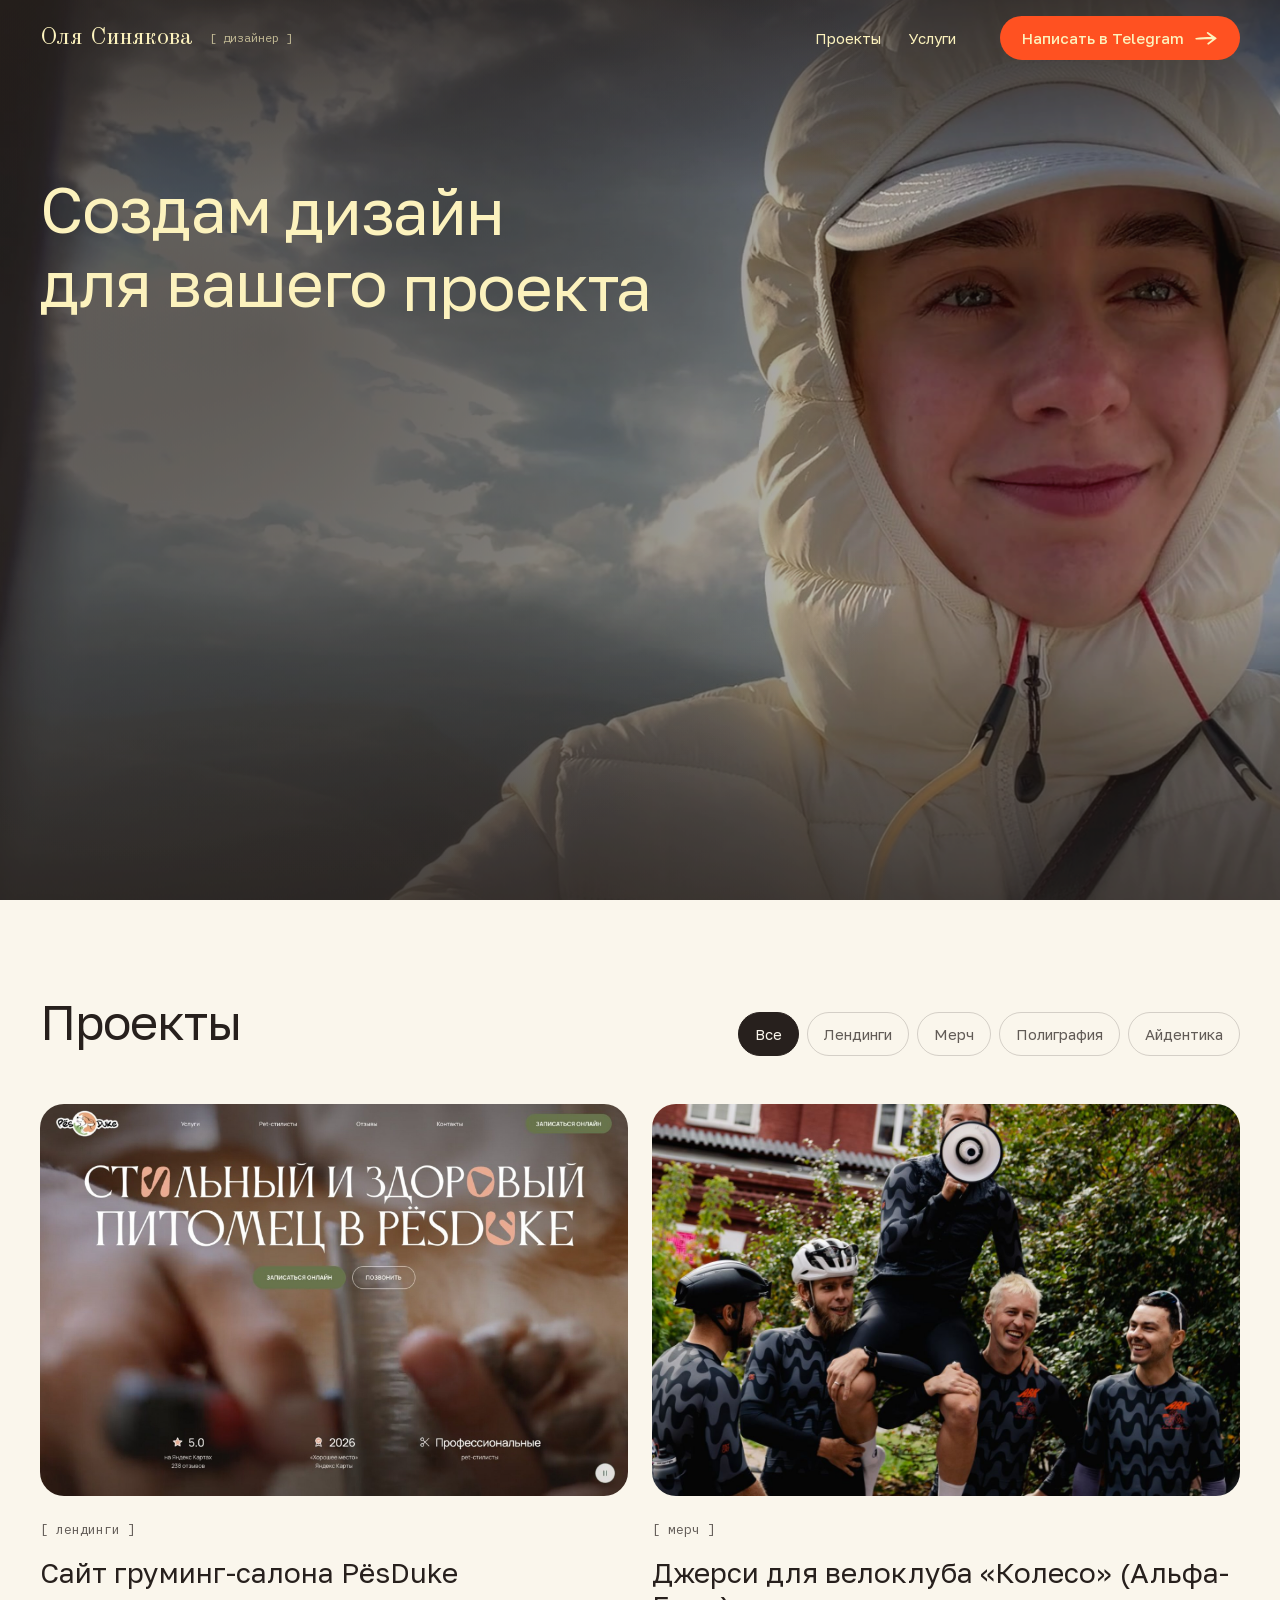
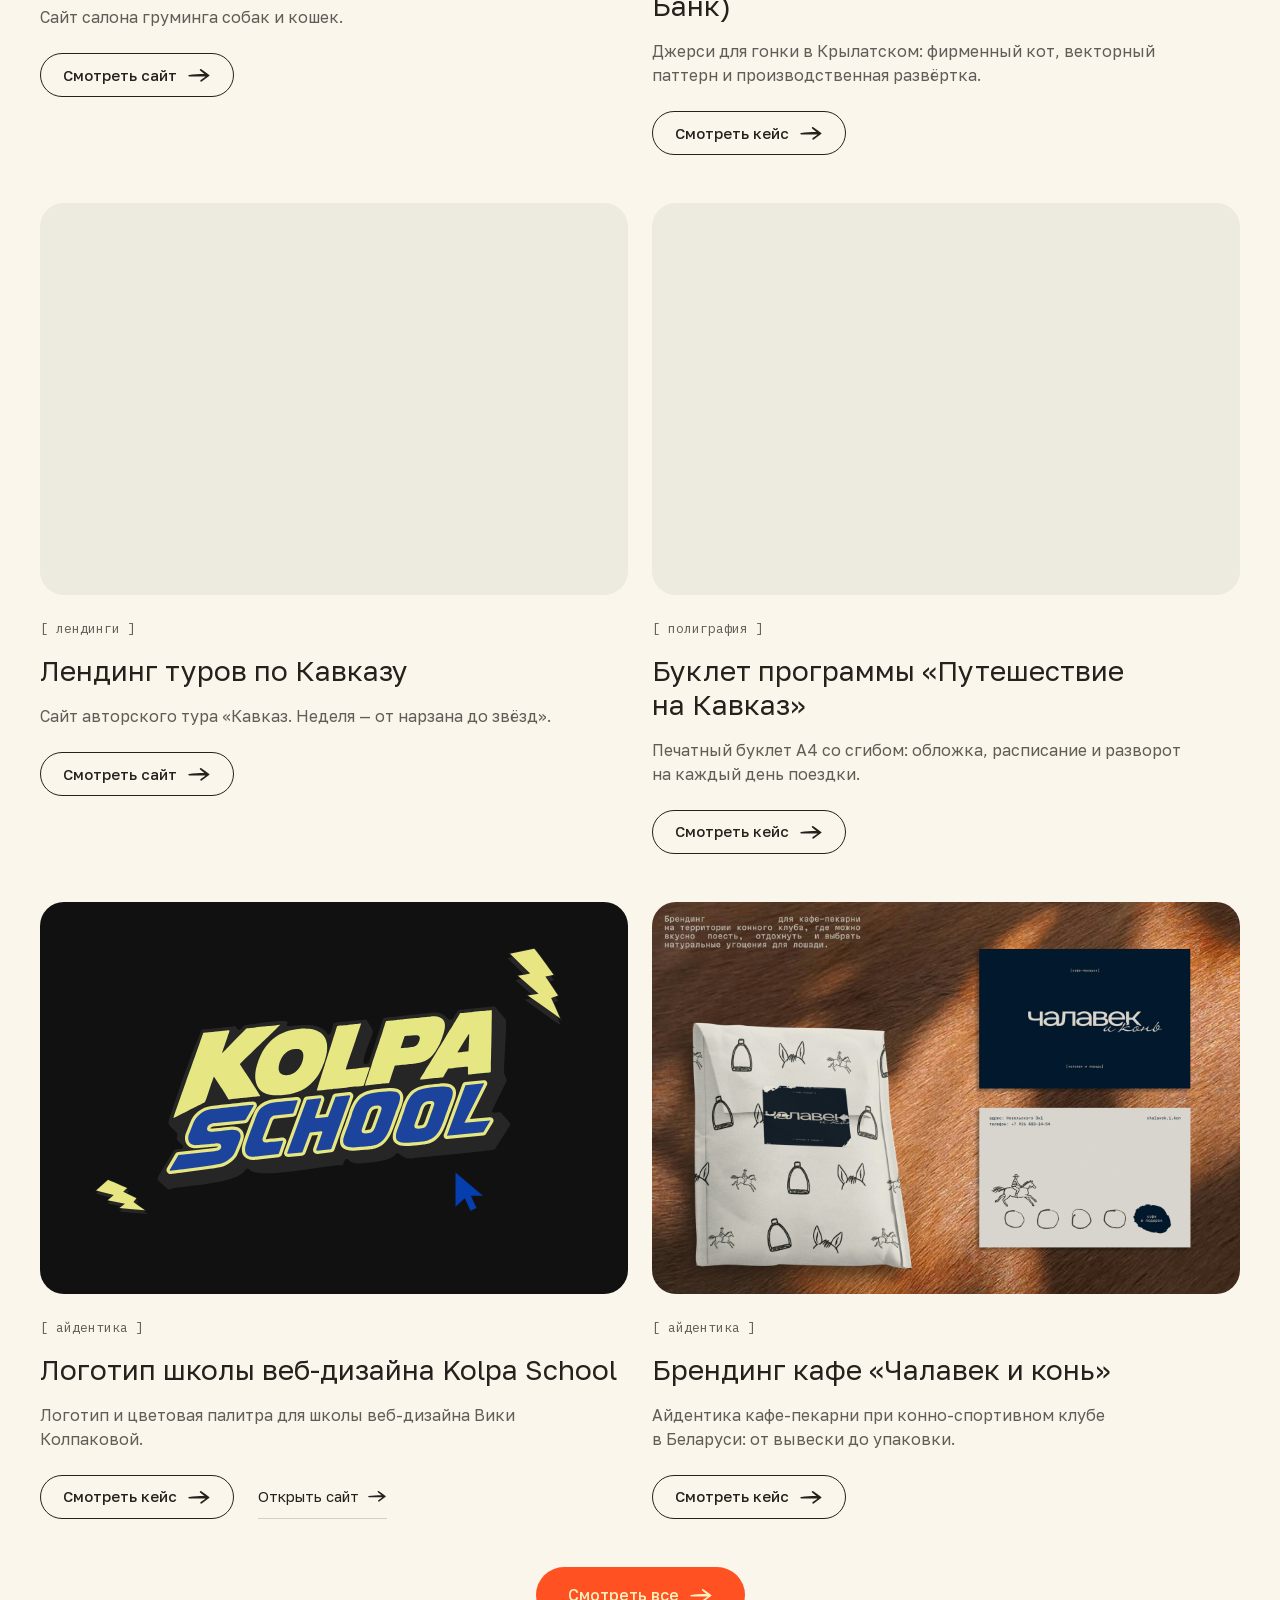
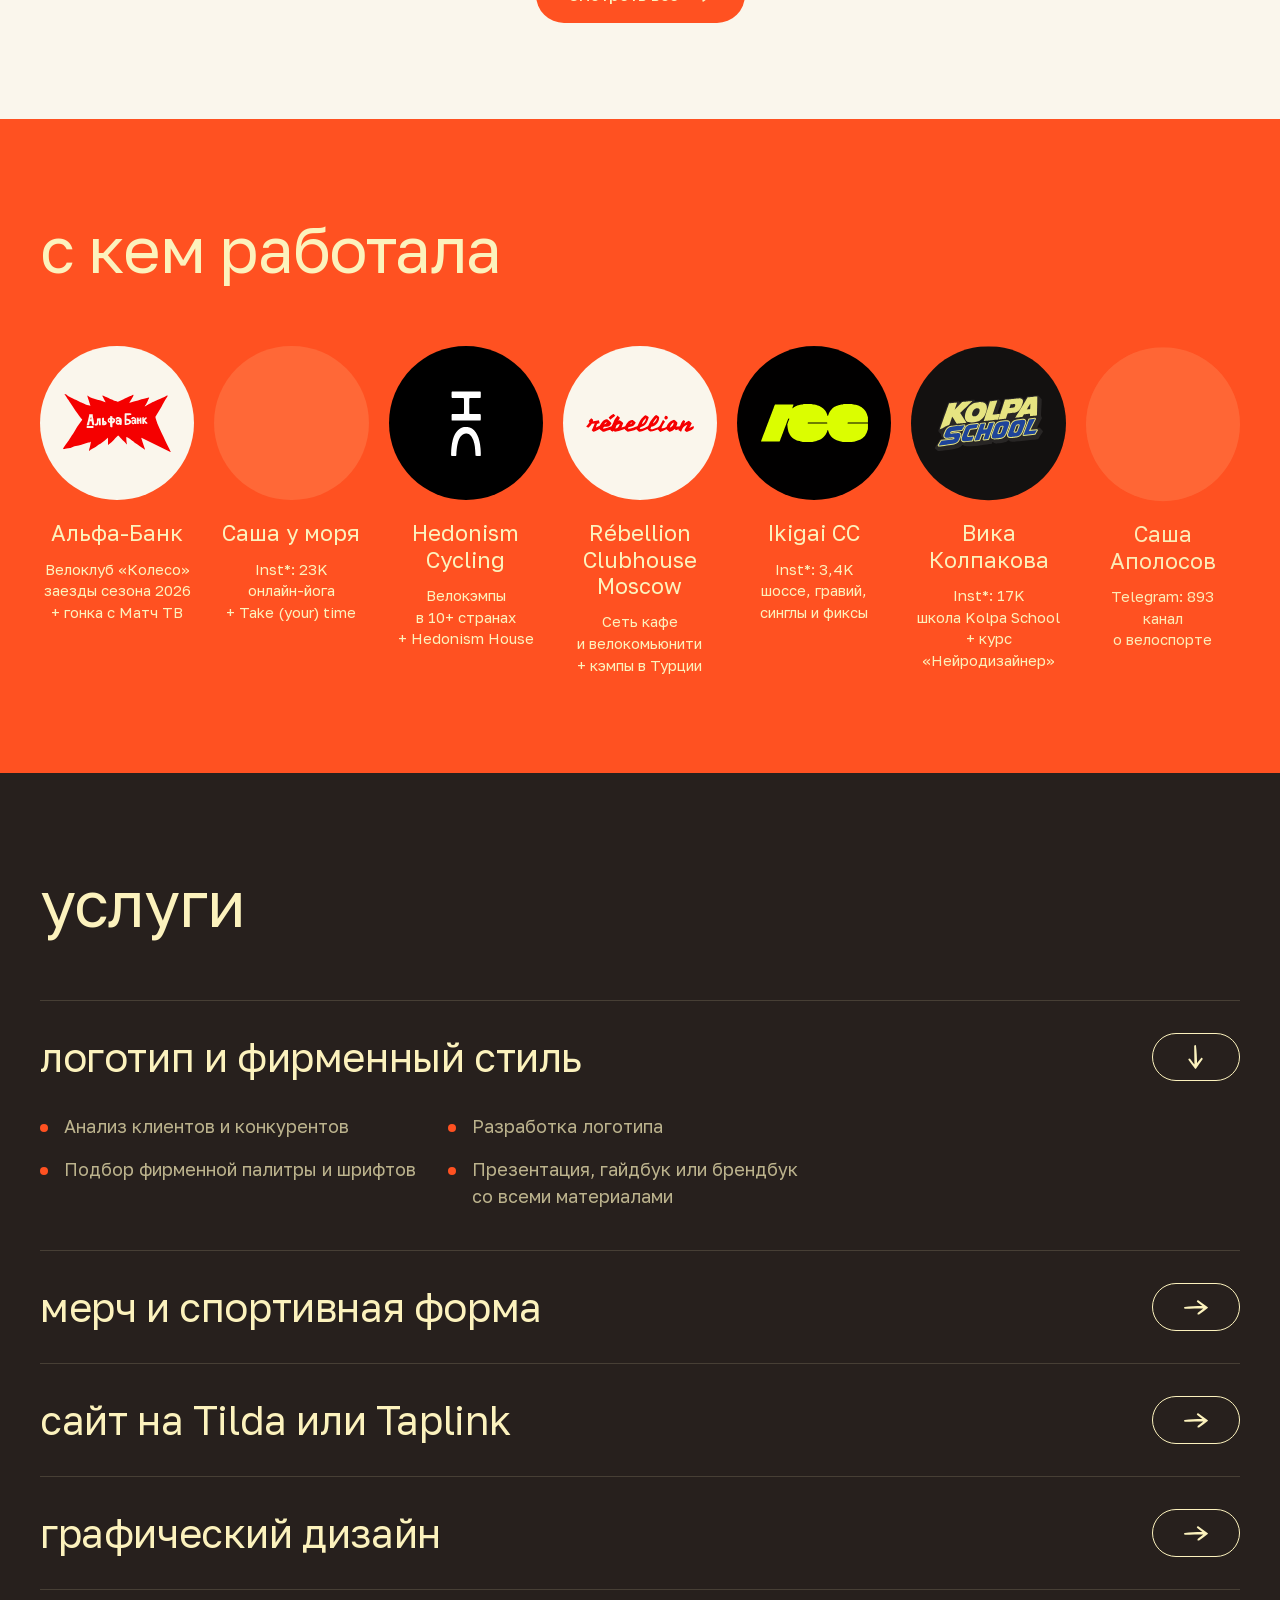
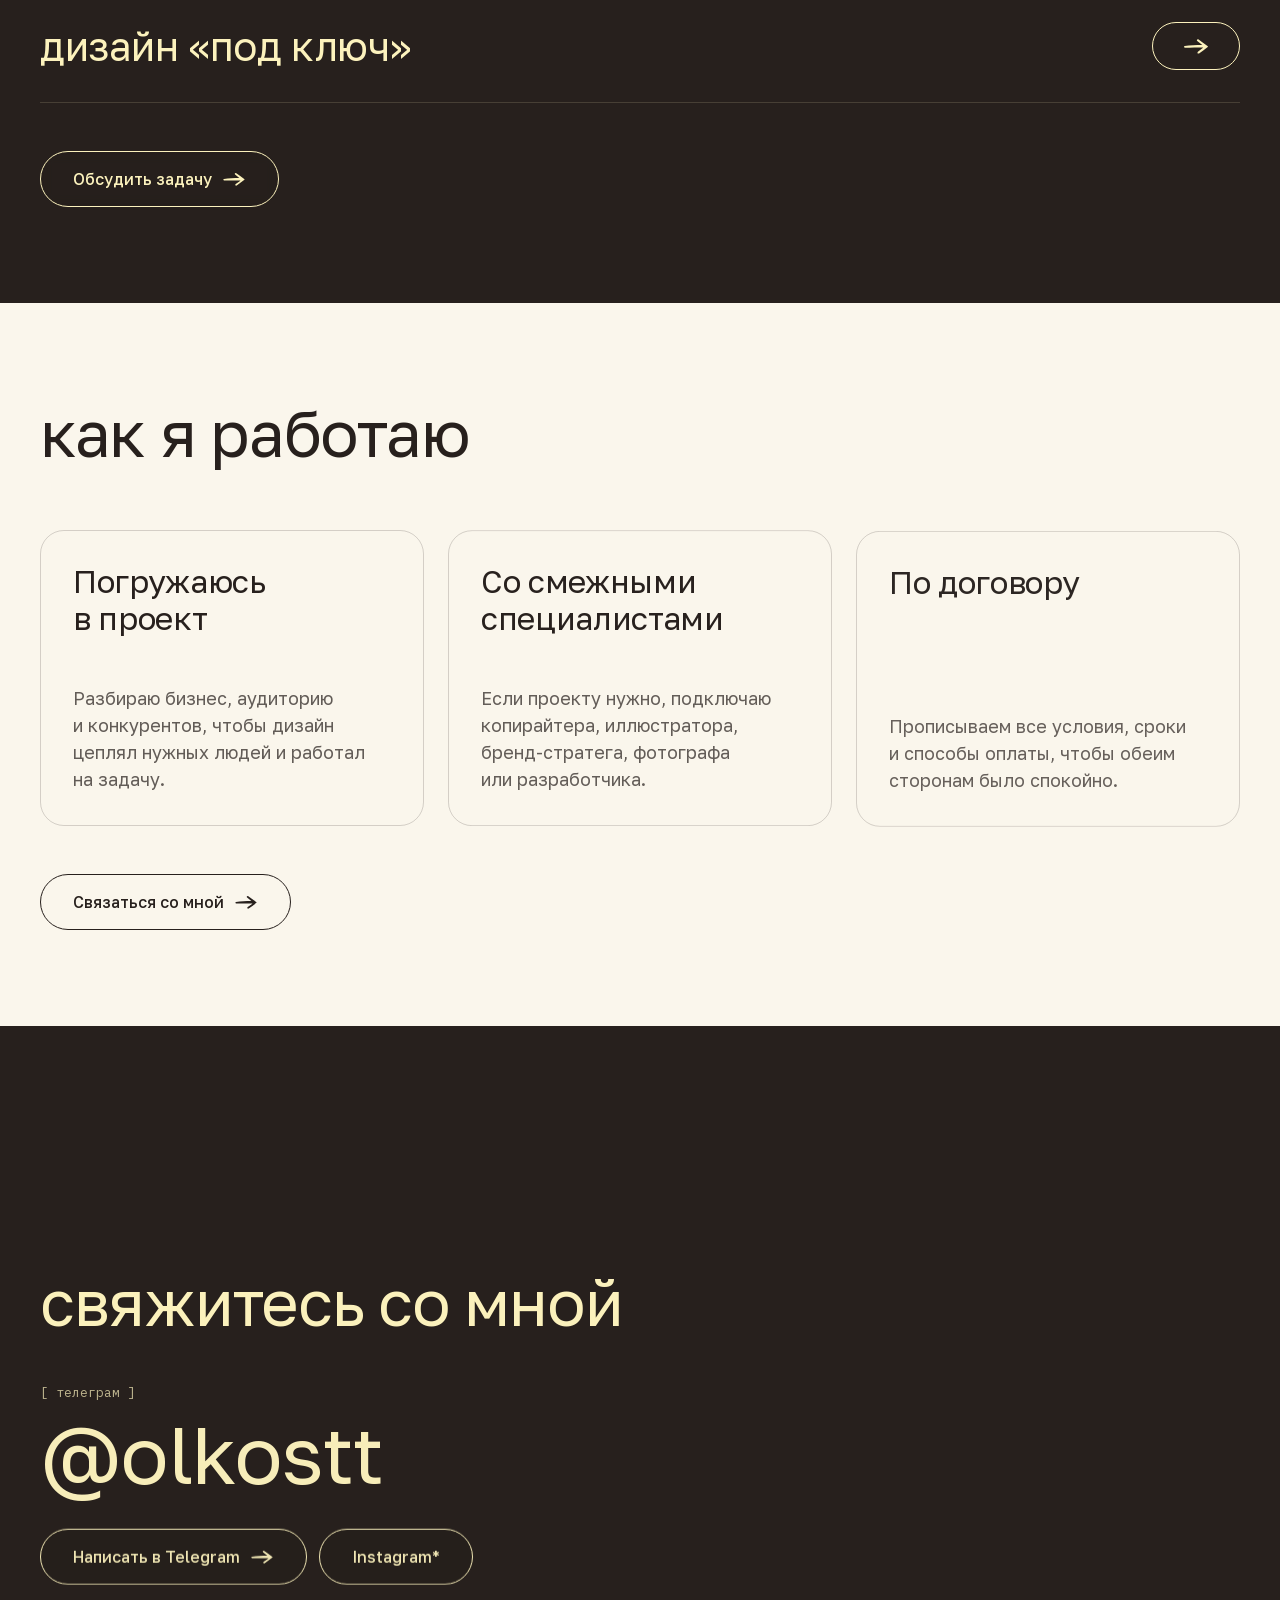
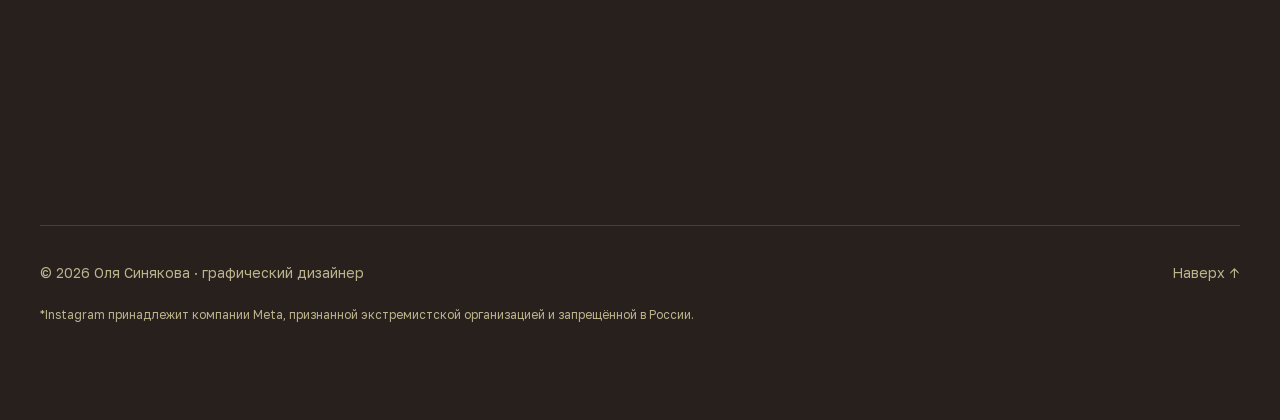
==== index.html @ 77bf0f52 "PёsDuke: первый в списке, обложка — первый экран сайта Co-Authored-By: Claude Sonnet 5.5 <noreply@an" ====
<!doctype html>
<html lang="ru">
<head>
<meta charset="utf-8">
<meta name="viewport" content="width=device-width, initial-scale=1">
<title>Оля Синякова — дизайнер</title>
<meta name="description" content="Логотип и фирменный стиль, сайты на Тильде и Таплинке, презентации, креативы и соцсети">
<meta name="theme-color" content="#27201D">
<script>
  /* Заставка «О пишется пером»: появляется, только если страница грузится дольше 0,4 с.
     Без JS и при «уменьшить движение» её нет. */
  (function () {
    try {
      if (matchMedia('(prefers-reduced-motion: reduce)').matches) return;
      var root = document.documentElement;
      setTimeout(function () {
        if (document.readyState === 'complete' || root.classList.contains('is-ready')) return;
        root.classList.add('is-loading');
        document.dispatchEvent(new Event('loader:show'));
        /* страховка: если что-то пошло не так, через 7 с заставка исчезнет сама */
        setTimeout(function () { root.classList.remove('is-loading'); }, 7000);
      }, 400);
    } catch (e) {}
  })();
</script>
<!-- Фавикон: буква «О», написанная перьевой ручкой -->
<link rel="icon" href="favicon.svg" type="image/svg+xml">
<link rel="icon" href="favicon.ico" sizes="48x48">
<link rel="apple-touch-icon" href="apple-touch-icon.png">
<!-- Шрифты и GSAP лежат в репозитории (assets/), чтобы сайт не зависел от сторонних серверов -->
<link rel="preload" href="assets/fonts/golos-text-400-cyrillic.woff2" as="font" type="font/woff2" crossorigin>
<link rel="stylesheet" href="assets/fonts/fonts.css">
<style>
  /* ===== Токены ===== */
  :root{
    --espresso:#27201D;  /* фон */
    --cream:#FCF2BD;     /* текст */
    --orange:#FF5121;    /* акцент, главная кнопка */
    --blue:#055DFF;      /* дополнительный, изредка */
    --milk:#FAF6EC;      /* нежно-сливочный: фон светлых секций */
    --cream-70:rgba(252,242,189,.7);  /* вторичный текст */
    --cream-15:rgba(252,242,189,.15); /* линии */

    --serif:'Old Standard TT',Georgia,serif;
    --sans:'Golos Text',system-ui,sans-serif;
    --mono:'IBM Plex Mono',ui-monospace,monospace;

    /* сетка: контейнер 1200, поля 40 / 32 / 20 */
    --container:1200px;
    --gutter:40px;
    --header-h:76px;
    --ease:cubic-bezier(.22,1,.36,1);
  }
  @media (max-width:1279px){:root{--gutter:32px}}
  @media (max-width:767px){:root{--gutter:20px;--header-h:64px}}

  *,*::before,*::after{box-sizing:border-box;margin:0;padding:0}
  html{scroll-behavior:smooth;scroll-padding-top:var(--header-h)}
  body{background:var(--espresso);color:var(--cream);font-family:var(--sans);font-size:16px;line-height:1.5;-webkit-font-smoothing:antialiased}
  a{color:inherit;text-decoration:none}
  button{font:inherit;color:inherit;background:none;border:0;cursor:pointer}
  :focus-visible{outline:2px solid var(--orange);outline-offset:4px;border-radius:4px}

  .container{max-width:calc(var(--container) + var(--gutter) * 2);margin:0 auto;padding:0 var(--gutter)}

  /* ===== Заставка ===== */
  .loader{display:none}
  html.is-loading{overflow:hidden}
  html.is-loading .loader{position:fixed;inset:0;z-index:200;display:flex;flex-direction:column;align-items:center;justify-content:center;gap:24px;background:var(--espresso);color:var(--cream)}
  .loader__mark{width:112px;height:134px;overflow:visible}
  .loader__name{font-family:var(--serif);font-size:28px;line-height:1.1;overflow:hidden}
  .loader__name span{display:inline-block}
  .loader__label{font-family:var(--mono);font-size:12px;color:var(--cream-70)}
  @media (max-width:767px){.loader__mark{width:88px;height:105px}.loader__name{font-size:24px}}

  .skip{position:absolute;left:var(--gutter);top:-100px;z-index:100;background:var(--cream);color:var(--espresso);padding:12px 16px;border-radius:999px;font-size:14px}
  .skip:focus{top:12px}

  /* ===== Блок 0. Шапка ===== */
  .header{position:fixed;inset:0 0 auto;z-index:50;height:var(--header-h);transition:background-color .3s var(--ease),border-color .3s var(--ease)}
  .header.is-scrolled{background:rgba(39,32,29,.86);-webkit-backdrop-filter:blur(14px);backdrop-filter:blur(14px);border-bottom:1px solid var(--cream-15)}
  .header__in{height:100%;display:flex;align-items:center;gap:32px}

  .logo{display:flex;align-items:baseline;gap:8px;font-family:var(--serif);font-size:24px;line-height:1;white-space:nowrap}
  .logo__tag{font-family:var(--mono);font-size:12px;color:var(--cream-70);margin-left:8px;align-self:center}

  .nav{margin-left:auto}
  .nav ul{display:flex;gap:4px;list-style:none}
  .nav a{position:relative;display:inline-flex;align-items:center;min-height:44px;padding:0 12px;font-size:15px}
  .nav a::after{content:"";position:absolute;left:12px;right:12px;bottom:8px;height:1px;background:var(--orange);transform:scaleX(0);transform-origin:right;transition:transform .35s var(--ease)}
  .nav a:hover::after,.nav a[aria-current="true"]::after{transform:scaleX(1);transform-origin:left}

  .btn{display:inline-flex;align-items:center;justify-content:center;gap:10px;min-height:44px;padding:0 22px;border-radius:999px;font-size:15px;font-weight:500;white-space:nowrap;transition:scale .25s var(--ease),background-color .25s var(--ease),color .25s var(--ease)}
  .btn--main{background:var(--orange);color:var(--cream)}
  .btn--main:hover,.btn--main:focus-visible{background:var(--cream);color:var(--espresso)}
  /* scale, а не transform: transform занят анимацией GSAP */
  .btn--main:active{scale:.97}
  /* кнопка с обводкой: спокойнее, не спорит с заголовком */
  .btn--outline{border:1px solid var(--cream);color:var(--cream);background:rgba(39,32,29,.2);-webkit-backdrop-filter:blur(6px);backdrop-filter:blur(6px)}
  .btn--outline:hover,.btn--outline:focus-visible{background:var(--cream);color:var(--espresso)}
  .btn--outline:active{scale:.97}
  .btn svg{width:16px;height:16px;flex:none}
  .btn .pen-arrow{width:24px;height:16px}

  .burger{display:none;width:44px;height:44px;margin-left:auto;border-radius:50%;border:1px solid var(--cream-15);position:relative}
  .burger span{position:absolute;left:13px;right:13px;height:1.5px;background:var(--cream);transition:transform .35s var(--ease),top .35s var(--ease)}
  .burger span:nth-child(1){top:18px}
  .burger span:nth-child(2){top:25px}
  .burger[aria-expanded="true"] span:nth-child(1){top:21px;transform:rotate(45deg)}
  .burger[aria-expanded="true"] span:nth-child(2){top:21px;transform:rotate(-45deg)}

  /* мобильное меню */
  .menu{position:fixed;inset:0;z-index:40;background:var(--espresso);padding:calc(var(--header-h) + 24px) var(--gutter) 32px;display:flex;flex-direction:column;visibility:hidden;opacity:0}
  .menu.is-open{visibility:visible;opacity:1}
  .menu__label{font-family:var(--mono);font-size:12px;color:var(--cream-70);margin-bottom:12px}
  .menu ul{list-style:none;border-top:1px solid var(--cream-15)}
  .menu li{border-bottom:1px solid var(--cream-15);overflow:hidden}
  .menu ul a{display:flex;justify-content:space-between;align-items:baseline;padding:16px 0;font-family:var(--serif);font-size:clamp(36px,11vw,52px);line-height:1.05}
  .menu ul a:active{color:var(--orange)}
  .menu ul a small{font-family:var(--mono);font-size:12px;color:var(--cream-70)}
  .menu__foot{margin-top:auto;display:grid;gap:16px}
  .menu__foot .btn{width:100%;min-height:52px;font-size:16px}
  .menu__social{display:flex;gap:24px;font-family:var(--mono);font-size:13px;color:var(--cream-70)}
  .menu__social a{min-height:44px;display:inline-flex;align-items:center}

  @media (max-width:1023px){.logo__tag{display:none}}
  @media (max-width:860px){
    .nav,.header__cta{display:none}
    .burger{display:block}
  }
  @media (min-width:861px){.menu{display:none}}
  body.menu-open{overflow:hidden}

  /* ===== Блок 1. Первый экран ===== */
  .hero{position:relative;min-height:100svh;padding:calc(var(--header-h) + 96px) 0 96px;overflow:hidden;isolation:isolate}
  /* фон: фото на весь экран + затемнение для читаемости */
  .hero__bg{position:absolute;inset:0;z-index:-1;background:var(--espresso)}
  /* видео во весь экран, но шире его на 30%: правый край обрезан, лицо смещается вправо из-под текста */
  .hero__video{position:absolute;top:0;left:0;width:130%;height:100%;object-fit:cover;object-position:50% 40%}
  .hero__bg::after{content:"";position:absolute;inset:0;background:radial-gradient(ellipse 55% 60% at 22% 38%,rgba(39,32,29,.4) 0%,rgba(39,32,29,0) 100%),linear-gradient(90deg,rgba(39,32,29,.55) 0%,rgba(39,32,29,.35) 40%,rgba(39,32,29,0) 70%),linear-gradient(0deg,rgba(39,32,29,.7) 0%,rgba(39,32,29,0) 35%),linear-gradient(180deg,rgba(39,32,29,.75) 0%,rgba(39,32,29,0) 22%)}

  .hero h1{font-family:var(--sans);font-weight:400;font-size:64px;line-height:1.1;letter-spacing:-.02em}
  .hero h1 .w{display:inline-block;overflow:hidden;vertical-align:top;padding-bottom:.1em;margin-bottom:-.1em}
  .hero h1 .w > span{display:inline-block}
  .hero__lead{margin-top:32px;max-width:28em;font-size:20px;line-height:1.5}
  .hero__actions{margin-top:32px}
  .btn--lg{min-height:56px;padding:0 32px;font-size:16px}

  @media (max-width:1279px){
    .hero{padding-top:calc(var(--header-h) + 64px)}
    .hero h1{font-size:56px}
  }
  @media (max-width:767px){
    .hero{padding:calc(var(--header-h) + 48px) 0 48px;display:flex;flex-direction:column}
    .hero h1{font-size:40px}
    .hero__lead{margin-top:24px;font-size:17px}
    .hero > .container{flex:1;display:flex;flex-direction:column}
    .hero__actions{margin-top:auto;padding-top:32px}
    .hero__actions .btn{width:100%}
    .hero__video{width:100%}
    .hero__bg::after{background:linear-gradient(180deg,rgba(39,32,29,.9) 0%,rgba(39,32,29,.75) 50%,rgba(39,32,29,.55) 75%,rgba(39,32,29,.85) 100%)}
  }
  @media (max-width:359px){.hero h1{font-size:36px}}

  /* ===== Общие стили секций ===== */
  .section{padding:96px 0}
  .section__head{display:flex;flex-wrap:wrap;align-items:baseline;justify-content:space-between;gap:16px 24px;margin-bottom:48px}
  .section__title{font-family:var(--sans);font-weight:400;font-size:48px;line-height:1.1;letter-spacing:-.02em}
  .label{font-family:var(--mono);font-size:13px;color:var(--cream-70)}
  @media (max-width:1279px){.section{padding:64px 0}.section__title{font-size:40px}}
  @media (max-width:767px){.section{padding:56px 0}.section__head{margin-bottom:32px}.section__title{font-size:32px}}

  /* ===== Светлая секция: сливочный фон, коричневый текст =====
     Цвета меняются местами внутри секции, поэтому кнопки, фильтр и подписи
     перекрашиваются сами. */
  .section--light{
    --cream:#27201D; --espresso:var(--milk);
    --cream-70:rgba(39,32,29,.72); --cream-15:rgba(39,32,29,.18);
    background:var(--espresso);color:var(--cream)
  }
  .section--light .btn--outline{background:transparent;-webkit-backdrop-filter:none;backdrop-filter:none}
  .section--light .card__media,.section--light .ph{background:rgba(39,32,29,.06)}

  /* ===== Блок 2. Проекты ===== */
  .filters{display:flex;flex-wrap:wrap;gap:8px;list-style:none}
  .chip{min-height:44px;padding:0 16px;border-radius:999px;border:1px solid var(--cream-15);font-size:15px;color:var(--cream-70);transition:border-color .25s var(--ease),color .25s var(--ease),background-color .25s var(--ease)}
  .chip:hover{border-color:var(--cream);color:var(--cream)}
  .chip[aria-pressed="true"]{background:var(--cream);border-color:var(--cream);color:var(--espresso)}

  .projects__grid{display:grid;grid-template-columns:repeat(12,1fr);gap:48px 24px}
  .card{grid-column:span 6;display:flex;flex-direction:column}
  .card[hidden]{display:none}
  .projects__more{margin-top:48px;display:flex;justify-content:center}
  .projects__more[hidden]{display:none}
  /* в светлой секции цвета перевёрнуты — возвращаем оранжевой кнопке сливочный текст */
  .section--light .btn--main{color:#FCF2BD}
  /* наведение в светлой секции: правило выше с прозрачным фоном перебивало заливку, и текст пропадал */
  .section--light .btn--outline:hover,.section--light .btn--outline:focus-visible{background:var(--cream);color:var(--espresso)}
  .section--light .btn--main:hover,.section--light .btn--main:focus-visible{background:var(--cream);color:#FCF2BD}
  .card--featured{grid-column:1 / -1;display:grid;grid-template-columns:repeat(12,1fr);column-gap:24px;align-items:end}
  .card--featured .card__media{grid-column:1 / 8}
  .card--featured .card__body{grid-column:8 / 13;margin-top:0}

  .card__media{position:relative;display:block;border-radius:24px;overflow:hidden;aspect-ratio:3/2;background:rgba(252,242,189,.06)}
  .card__media img,.card__media video{display:block;width:100%;height:100%;object-fit:cover;transition:scale .6s var(--ease)}
  .card__media:hover img,.card__media:hover video{scale:1.04}
  /* фото из кейса поверх видео: проявляется при наведении (только там, где есть мышь) */
  .card__media .card__hover{position:absolute;inset:0;opacity:0;transition:opacity .5s var(--ease),scale .6s var(--ease)}
  @media (hover:hover){
    .card__media:hover .card__hover,.card__media:focus-visible .card__hover{opacity:1}
  }
  .card__body{margin-top:24px;display:flex;flex-direction:column;gap:16px}
  .card__title{font-family:var(--sans);font-weight:400;font-size:28px;line-height:1.2}
  .card__text{color:var(--cream-70);max-width:34em}
  .card__actions{display:flex;flex-wrap:wrap;align-items:center;gap:8px 24px;margin-top:8px}

  .link{display:inline-flex;align-items:center;gap:8px;min-height:44px;font-size:15px;color:var(--cream);border-bottom:1px solid var(--cream-15);transition:border-color .25s var(--ease)}
  .link:hover{border-color:var(--cream)}
  .link svg{width:20px;height:14px}

  /* заглушка вместо фото: показывает, какой файл положить */
  .ph{width:100%;height:100%;display:grid;place-items:center;text-align:center;padding:24px;border:1px dashed var(--cream-15);border-radius:inherit;font-family:var(--mono);font-size:12px;line-height:1.6;color:var(--cream-70)}
  .ph b{display:block;font-family:var(--sans);font-weight:500;font-size:14px;color:var(--cream);margin-bottom:4px}

  @media (max-width:1279px){
    .projects__grid{grid-template-columns:repeat(8,1fr);gap:48px 20px}
    .card{grid-column:span 4}
    .card--featured{grid-template-columns:1fr}
    .card--featured .card__media,.card--featured .card__body{grid-column:auto}
    .card--featured .card__body{margin-top:24px}
    .card__title{font-size:24px}
  }
  @media (max-width:767px){
    .projects__grid{grid-template-columns:1fr;gap:48px}
    .card,.card--featured{grid-column:auto}
    .card__media{border-radius:16px}
    .card__body{margin-top:16px;gap:12px}
    .card__title{font-size:22px}
    .filters{flex-wrap:nowrap;overflow-x:auto;margin:0 calc(var(--gutter) * -1);padding:0 var(--gutter);scrollbar-width:none}
    .filters::-webkit-scrollbar{display:none}
    .chip{white-space:nowrap}
  }

  /* ===== Блок 3. С кем работала (как на референсе: оранжевый фон, круги в строку) ===== */
  .section--accent{background:var(--orange);color:var(--cream)}
  .clients__title{font-family:var(--sans);font-weight:400;font-size:64px;line-height:1.05;letter-spacing:-.02em;text-transform:lowercase;margin-bottom:64px}
  .people{list-style:none;display:grid;grid-template-columns:repeat(7,1fr);gap:48px 20px}
  .person__in{display:flex;flex-direction:column;align-items:center;text-align:center}
  .person__photo{width:100%;max-width:240px;aspect-ratio:1;border-radius:50%;overflow:hidden;background:rgba(252,242,189,.14);display:grid;place-items:center}
  .person__photo img{width:100%;height:100%;object-fit:cover;transition:scale .6s var(--ease)}
  .person__photo img.person__logo{width:70%;height:70%;object-fit:contain}
  .person__photo .ph{border-radius:50%;padding:32px;border-color:rgba(252,242,189,.4);color:var(--cream)}
  .person__name{margin-top:20px;font-family:var(--sans);font-weight:400;font-size:22px;line-height:1.2}
  .person__lines{margin-top:12px;font-size:15px;line-height:1.45}
  .person__lines span{display:block}
  a.person__in:hover .person__photo img,a.person__in:focus-visible .person__photo img{scale:1.06}

  @media (max-width:1279px){
    .clients__title{font-size:56px;margin-bottom:48px}
    .people{grid-template-columns:repeat(3,1fr)}
    .person__photo{max-width:200px}
  }
  @media (max-width:1023px){.people{grid-template-columns:repeat(2,1fr);gap:48px 20px}.person__photo{max-width:220px}}
  @media (max-width:767px){
    .clients__title{font-size:40px;margin-bottom:32px}
    .people{gap:40px 16px}
    .person__photo{max-width:160px}
    .person__photo .ph{padding:16px;font-size:10px}
    .person__photo .ph b{font-size:12px}
    .person__name{margin-top:16px;font-size:20px}
    .person__lines{margin-top:8px;font-size:14px}
  }

  /* ===== Блок 4. Услуги (как на референсе: строки-аккордеоны со стрелкой) ===== */
  .services{list-style:none;border-bottom:1px solid var(--cream-15)}
  .service{border-top:1px solid var(--cream-15)}
  .service__head{width:100%;display:flex;align-items:center;justify-content:space-between;gap:24px;padding:32px 0;text-align:left}
  .service__title{font-family:var(--sans);font-weight:400;font-size:40px;line-height:1.15;letter-spacing:-.01em}
  .service__toggle{flex:none;display:inline-flex;align-items:center;justify-content:center;width:88px;height:48px;border:1px solid var(--cream);border-radius:999px;transition:background-color .25s var(--ease),color .25s var(--ease)}
  .service__toggle svg{width:28px;height:18px;transition:rotate .4s var(--ease)}
  .service__head:hover .service__toggle,.service__head:focus-visible .service__toggle{background:var(--cream);color:var(--espresso)}
  .service__head[aria-expanded="true"] .service__toggle svg{rotate:90deg}
  .service__body{overflow:hidden}
  .service__body[hidden]{display:none}
  .service__inner{display:grid;grid-template-columns:repeat(12,1fr);column-gap:24px;padding-bottom:40px}
  .service__list{grid-column:1 / 9;list-style:none;display:grid;grid-template-columns:1fr 1fr;gap:16px 24px}
  .service__list li{position:relative;padding-left:24px;font-size:18px;line-height:1.5;color:var(--cream-70)}
  .service__list li::before{content:"";position:absolute;left:0;top:.6em;width:8px;height:8px;border-radius:50%;background:var(--orange)}
  .service__note{grid-column:9 / 13;align-self:end;font-family:var(--mono);font-size:13px;color:var(--cream-70)}
  .services__cta{margin-top:48px}

  @media (max-width:1279px){
    .service__title{font-size:32px}
    .service__inner{grid-template-columns:1fr;row-gap:24px}
    .service__list,.service__note{grid-column:auto}
  }
  @media (max-width:767px){
    .service__head{padding:24px 0;gap:16px}
    .service__title{font-size:24px}
    .service__toggle{width:64px;height:44px}
    .service__list{grid-template-columns:1fr;gap:12px}
    .service__list li{font-size:16px}
    .service__inner{padding-bottom:32px}
    .services__cta{margin-top:32px}
    .services__cta .btn{width:100%}
  }

  /* ===== Блок 5. Как я работаю (как на референсе: три карточки с обводкой) ===== */
  .ways{list-style:none;display:grid;grid-template-columns:repeat(3,1fr);gap:24px}
  .way{display:flex;flex-direction:column;justify-content:space-between;gap:48px;min-height:280px;padding:32px;border:1px solid var(--cream-15);border-radius:24px;transition:border-color .3s var(--ease),background-color .3s var(--ease)}
  .way:hover{border-color:var(--cream);background:rgba(39,32,29,.03)}
  .way__title{font-family:var(--sans);font-weight:400;font-size:32px;line-height:1.15;letter-spacing:-.01em}
  .way__text{font-size:18px;line-height:1.5;color:var(--cream-70)}
  .ways__cta{margin-top:48px}
  @media (max-width:1279px){.way{padding:24px;min-height:240px}.way__title{font-size:28px}.way__text{font-size:16px}}
  @media (max-width:1023px){.ways{grid-template-columns:1fr;gap:16px}.way{min-height:0;gap:32px}}
  @media (max-width:767px){.way{padding:20px;border-radius:16px;gap:24px}.way__title{font-size:24px}.ways__cta{margin-top:32px}.ways__cta .btn{width:100%}}

  /* ===== Блок 6. Контакты (как на референсе: крупный ник в Telegram, кнопки-таблетки, фото справа) ===== */
  .contacts__grid{display:grid;grid-template-columns:repeat(12,1fr);column-gap:24px;align-items:center}
  .contacts__text{grid-column:1 / 7}
  .contacts__photo{grid-column:8 / 13;border-radius:24px;overflow:hidden;aspect-ratio:4/5}
  .contacts__photo img{width:100%;height:100%;object-fit:cover}
  .contacts .clients__title{margin-bottom:48px}
  .tg{display:inline-block;margin-top:8px;font-family:var(--sans);font-weight:400;font-size:80px;line-height:1.05;letter-spacing:-.02em;background:linear-gradient(currentColor,currentColor) 0 100% / 0 2px no-repeat;transition:background-size .5s var(--ease),color .3s var(--ease)}
  .tg:hover,.tg:focus-visible{background-size:100% 2px}
  .contacts__links{margin-top:32px;display:flex;flex-wrap:wrap;gap:12px}
  .footer{margin-top:96px;padding-top:24px;border-top:1px solid var(--cream-15);display:flex;flex-wrap:wrap;align-items:center;justify-content:space-between;gap:12px 24px;font-size:14px;color:var(--cream-70)}
  .footer a{display:inline-flex;align-items:center;min-height:44px}
  .footer a:hover{color:var(--cream)}
  .footer__note{flex-basis:100%;font-size:12px;line-height:1.5}
  @media (max-width:1279px){.tg{font-size:64px}}
  @media (max-width:1023px){
    .contacts__grid{grid-template-columns:1fr;row-gap:48px}
    .contacts__text,.contacts__photo{grid-column:auto}
    .contacts__photo{aspect-ratio:4/5;max-width:480px}
  }
  @media (max-width:767px){
    .tg{font-size:44px}
    .contacts .clients__title{margin-bottom:32px}
    .contacts__links .btn{flex:1 1 auto}
    .contacts__photo{border-radius:16px}
    .footer{margin-top:64px;flex-direction:column;align-items:flex-start}
  }

  /* ===== Страница кейса (открывается поверх сайта) ===== */
  .case{position:fixed;inset:0;width:100%;height:100%;max-width:none;max-height:none;margin:0;padding:0;border:0;background:var(--espresso);color:var(--cream);overflow-y:auto;overscroll-behavior:contain}
  .case::backdrop{background:rgba(39,32,29,.6)}
  .case__bar{position:sticky;top:0;z-index:2;background:rgba(39,32,29,.86);-webkit-backdrop-filter:blur(14px);backdrop-filter:blur(14px);border-bottom:1px solid var(--cream-15)}
  .case__bar .container{height:var(--header-h);display:flex;align-items:center;justify-content:space-between;gap:16px}
  .case__close{width:44px;height:44px;border-radius:50%;border:1px solid var(--cream-15);position:relative;flex:none;transition:border-color .25s var(--ease)}
  .case__close:hover{border-color:var(--cream)}
  .case__close::before,.case__close::after{content:"";position:absolute;left:13px;right:13px;top:21px;height:1.5px;background:var(--cream)}
  .case__close::before{transform:rotate(45deg)}
  .case__close::after{transform:rotate(-45deg)}

  .case__intro{padding:64px 0 48px;display:grid;grid-template-columns:repeat(12,1fr);gap:32px 24px}
  .case__head{grid-column:1 / 8;display:flex;flex-direction:column;gap:24px}
  .case__title{font-family:var(--sans);font-weight:400;font-size:56px;line-height:1.1;letter-spacing:-.02em}
  .case__lead{font-size:18px;line-height:1.6;color:var(--cream-70);max-width:36em}
  .facts{grid-column:9 / 13;display:grid;gap:16px;align-content:start}
  .facts div{padding-top:16px;border-top:1px solid var(--cream-15)}
  .facts dt{font-family:var(--mono);font-size:12px;color:var(--cream-70);margin-bottom:4px}
  .case__cover{border-radius:24px;overflow:hidden;aspect-ratio:16/9;background:rgba(252,242,189,.06)}
  .case__cover:has(img){aspect-ratio:3/2}
  .case__cover img,.case__cover video{display:block;width:100%;height:100%;object-fit:cover}

  .steps{list-style:none;padding:96px 0;display:grid;gap:96px;counter-reset:step}
  .step{display:grid;grid-template-columns:repeat(12,1fr);gap:24px}
  .step__text{grid-column:1 / 5;display:flex;flex-direction:column;gap:16px;align-self:start;position:sticky;top:calc(var(--header-h) + 32px)}
  .step__num{font-family:var(--mono);font-size:13px;color:var(--cream-70)}
  .step__title{font-family:var(--sans);font-weight:400;font-size:28px;line-height:1.2}
  .step__desc{color:var(--cream-70)}
  .step__gallery{grid-column:6 / 13;display:grid;grid-template-columns:1fr 1fr;gap:24px}
  .shot{margin:0}
  .shot--wide{grid-column:1 / -1}
  .shot__img{border-radius:16px;overflow:hidden;aspect-ratio:3/2;background:rgba(252,242,189,.06)}
  .shot__img:has(video){aspect-ratio:16/9}
  .shot--tall .shot__img{aspect-ratio:4/5}
  .shot--tall:only-child{grid-column:1 / -1;max-width:560px}
  .shot--spread .shot__img{aspect-ratio:853/606}
  .shot__img img,.shot__img video{display:block;width:100%;height:100%;object-fit:cover}
  .step--text .step__text{grid-column:1 / 8;position:static}
  .shot figcaption{margin-top:8px;font-size:14px;color:var(--cream-70)}
  .case__foot{padding:0 0 96px;display:flex;flex-wrap:wrap;gap:16px}

  @media (max-width:1279px){
    .case__intro{grid-template-columns:1fr}
    .case__head,.facts{grid-column:auto}
    .facts{grid-template-columns:repeat(2,1fr);gap:16px 20px}
    .case__title{font-size:44px}
    .steps{padding:64px 0;gap:64px}
    .step{grid-template-columns:1fr}
    .step__text,.step__gallery{grid-column:auto}
    .step__text{position:static}
  }
  @media (max-width:767px){
    .case__intro{padding:32px 0}
    .case__title{font-size:36px}
    .case__lead{font-size:16px}
    .facts{grid-template-columns:1fr}
    .case__cover{border-radius:16px;aspect-ratio:4/3}
    .steps{padding:48px 0;gap:56px}
    .step__title{font-size:22px}
    .step__gallery{grid-template-columns:1fr;gap:16px}
    .case__foot{padding-bottom:64px}
    .case__foot .btn{width:100%}
  }
  body.case-open{overflow:hidden}


  @media (prefers-reduced-motion:reduce){
    html{scroll-behavior:auto}
    *,*::before,*::after{transition-duration:.01ms!important;animation-duration:.01ms!important}
  }
</style>
</head>
<body>
<!-- Заставка: буква «О» пишется пером, капля чернил, имя -->
<div class="loader" aria-hidden="true">
  <svg class="loader__mark" viewBox="14 8 42 50">
    <defs>
      <mask id="loader-pen" maskUnits="userSpaceOnUse" x="0" y="0" width="64" height="64">
        <path class="loader__stroke" transform="rotate(-10 31 34)" d="M35.28,18.03 L35.85,18.33 L36.41,18.68 L36.96,19.06 L37.50,19.48 L38.02,19.93 L38.52,20.42 L39.01,20.95 L39.47,21.50 L39.92,22.08 L40.34,22.70 L40.74,23.34 L41.11,24.01 L41.46,24.70 L41.79,25.41 L42.09,26.15 L42.36,26.91 L42.60,27.68 L42.82,28.47 L43.01,29.27 L43.16,30.08 L43.29,30.90 L43.39,31.73 L43.46,32.57 L43.49,33.41 L43.50,34.25 L43.47,35.09 L43.42,35.92 L43.33,36.76 L43.22,37.58 L43.07,38.40 L42.90,39.21 L42.70,40.00 L42.46,40.78 L42.20,41.54 L41.92,42.28 L41.60,43.01 L41.26,43.71 L40.89,44.39 L40.51,45.04 L40.09,45.67 L39.66,46.26 L39.20,46.83 L38.72,47.37 L38.23,47.87 L37.72,48.34 L37.19,48.77 L36.64,49.17 L36.08,49.53 L35.51,49.85 L34.93,50.14 L34.34,50.38 L33.74,50.59 L33.13,50.75 L32.52,50.87 L31.91,50.96 L31.29,51.00 L30.67,50.99 L30.06,50.95 L29.44,50.87 L28.83,50.74 L28.22,50.58 L27.62,50.37 L27.03,50.12 L26.45,49.84 L25.88,49.51 L25.33,49.15 L24.78,48.75 L24.25,48.31 L23.74,47.84 L23.25,47.34 L22.77,46.80 L22.32,46.23 L21.88,45.63 L21.47,45.00 L21.08,44.35 L20.72,43.67 L20.38,42.97 L20.07,42.24 L19.78,41.50 L19.52,40.73 L19.29,39.95 L19.09,39.16 L18.92,38.35 L18.77,37.53 L18.66,36.71 L18.58,35.88 L18.52,35.04 L18.50,34.20 L18.51,33.36 L18.55,32.52 L18.62,31.68 L18.72,30.85 L18.85,30.03 L19.00,29.22 L19.19,28.42 L19.41,27.63 L19.66,26.86 L19.93,26.11 L20.23,25.37 L20.56,24.66 L20.91,23.97 L21.29,23.30 L21.69,22.66 L22.11,22.05 L22.56,21.47 L23.02,20.91 L23.51,20.39 L24.01,19.91 L24.53,19.45 L25.07,19.04 L25.62,18.66 L26.18,18.31 L26.76,18.01 L27.35,17.74 L27.94,17.52 L28.54,17.33 L29.15,17.19 L29.77,17.08 L30.38,17.02 L31.00,17.00" fill="none" stroke="#fff" stroke-width="12" stroke-linecap="round"/>
      </mask>
    </defs>
    <path class="loader__ink" fill="currentColor" mask="url(#loader-pen)" transform="rotate(-10 31 34)" d="M35.41,17.76 L35.71,17.91 L36.00,18.07 L36.38,18.09 L36.86,18.00 L37.38,17.87 L37.94,17.74 L38.53,17.60 L39.15,17.49 L39.76,17.41 L40.37,17.39 L40.96,17.42 L41.50,17.52 L41.98,17.71 L42.37,17.98 L42.69,18.33 L42.99,18.69 L43.28,19.07 L43.55,19.46 L43.82,19.85 L44.08,20.25 L44.32,20.66 L44.56,21.08 L44.78,21.50 L45.00,21.93 L45.20,22.37 L45.39,22.81 L45.58,23.26 L45.75,23.71 L45.91,24.17 L46.06,24.63 L46.20,25.10 L46.33,25.56 L46.45,26.04 L46.56,26.51 L46.66,26.99 L46.75,27.47 L46.82,27.95 L46.89,28.44 L46.95,28.92 L47.00,29.41 L47.04,29.90 L47.06,30.39 L47.08,30.88 L47.09,31.37 L47.08,31.85 L47.07,32.34 L47.05,32.83 L47.01,33.32 L46.97,33.80 L46.91,34.28 L46.85,34.76 L46.78,35.24 L46.69,35.72 L46.60,36.19 L46.50,36.66 L46.39,37.13 L46.27,37.59 L46.13,38.05 L45.99,38.50 L45.84,38.95 L45.68,39.39 L45.52,39.83 L45.34,40.26 L45.15,40.68 L44.96,41.10 L44.75,41.51 L44.54,41.91 L44.32,42.31 L44.09,42.70 L43.85,43.08 L43.60,43.45 L43.35,43.81 L43.09,44.16 L42.82,44.51 L42.54,44.84 L42.26,45.16 L41.97,45.47 L41.67,45.78 L41.37,46.06 L41.06,46.34 L40.75,46.61 L40.43,46.86 L40.11,47.10 L39.78,47.32 L39.53,47.60 L39.27,47.88 L39.01,48.15 L38.75,48.41 L38.48,48.66 L38.21,48.90 L37.93,49.14 L37.65,49.36 L37.36,49.58 L37.07,49.79 L36.77,49.98 L36.47,50.17 L36.20,50.41 L35.96,50.70 L35.70,50.98 L35.43,51.25 L35.16,51.52 L34.87,51.78 L34.57,52.03 L34.26,52.27 L33.93,52.50 L33.60,52.72 L33.25,52.93 L32.90,53.13 L32.53,53.31 L32.16,53.48 L31.77,53.64 L31.38,53.78 L30.98,53.90 L30.57,54.01 L30.15,54.09 L29.72,54.17 L29.30,54.22 L28.86,54.25 L28.43,54.26 L27.99,54.26 L27.55,54.23 L27.10,54.19 L26.66,54.12 L26.22,54.04 L25.79,53.94 L25.35,53.82 L24.92,53.68 L24.50,53.52 L24.08,53.34 L23.66,53.15 L23.25,52.94 L22.85,52.72 L22.46,52.47 L22.07,52.22 L21.70,51.95 L21.33,51.66 L20.97,51.36 L20.62,51.05 L20.29,50.73 L19.96,50.40 L19.64,50.05 L19.33,49.69 L19.03,49.33 L18.74,48.95 L18.46,48.57 L18.19,48.17 L17.94,47.77 L17.69,47.36 L17.46,46.95 L17.23,46.52 L17.02,46.09 L16.81,45.66 L16.62,45.21 L16.43,44.77 L16.26,44.32 L16.10,43.86 L15.95,43.40 L15.81,42.93 L15.68,42.46 L15.56,41.99 L15.45,41.52 L15.35,41.04 L15.26,40.56 L15.18,40.07 L15.11,39.59 L15.05,39.10 L15.00,38.62 L14.97,38.13 L14.94,37.64 L14.92,37.15 L14.91,36.66 L14.92,36.17 L14.93,35.69 L14.95,35.20 L14.99,34.71 L15.03,34.23 L15.08,33.74 L15.14,33.26 L15.22,32.79 L15.30,32.31 L15.39,31.84 L15.49,31.37 L15.61,30.90 L15.73,30.44 L15.86,29.98 L16.00,29.53 L16.15,29.08 L16.31,28.64 L16.47,28.20 L16.65,27.77 L16.84,27.34 L17.03,26.93 L17.24,26.51 L17.45,26.11 L17.67,25.71 L17.90,25.32 L18.14,24.94 L18.38,24.57 L18.64,24.21 L18.90,23.86 L19.16,23.51 L19.44,23.18 L19.72,22.86 L20.01,22.54 L20.31,22.24 L20.61,21.95 L20.92,21.68 L21.24,21.41 L21.56,21.17 L21.89,20.93 L22.23,20.71 L22.50,20.45 L22.77,20.19 L23.04,19.94 L23.32,19.69 L23.60,19.46 L23.89,19.24 L24.19,19.03 L24.48,18.84 L24.78,18.65 L25.09,18.47 L25.39,18.31 L25.70,18.15 L26.00,17.98 L26.28,17.80 L26.58,17.64 L26.88,17.50 L27.19,17.38 L27.51,17.28 L27.83,17.19 L28.15,17.12 L28.46,17.04 L28.78,16.96 L29.09,16.89 L29.41,16.83 L29.73,16.79 L30.04,16.75 L30.36,16.72 L30.68,16.71 L31.00,16.70 L31.00,17.30 L30.70,17.31 L30.40,17.32 L30.10,17.35 L29.81,17.38 L29.51,17.43 L29.21,17.48 L28.92,17.55 L28.62,17.62 L28.33,17.72 L28.05,17.84 L27.77,17.97 L27.50,18.11 L27.22,18.24 L26.94,18.37 L26.66,18.51 L26.37,18.64 L26.10,18.81 L25.84,19.00 L25.60,19.21 L25.35,19.42 L25.11,19.65 L24.88,19.87 L24.64,20.11 L24.42,20.35 L24.19,20.60 L23.97,20.85 L23.75,21.11 L23.54,21.37 L23.34,21.66 L23.22,22.00 L23.10,22.34 L22.98,22.68 L22.87,23.03 L22.76,23.37 L22.66,23.71 L22.56,24.06 L22.47,24.41 L22.38,24.76 L22.29,25.11 L22.22,25.46 L22.14,25.82 L22.08,26.17 L22.02,26.53 L21.96,26.89 L21.91,27.25 L21.86,27.61 L21.82,27.97 L21.79,28.34 L21.76,28.70 L21.73,29.07 L21.72,29.43 L21.70,29.80 L21.70,30.17 L21.69,30.53 L21.70,30.90 L21.71,31.27 L21.72,31.63 L21.74,32.00 L21.76,32.36 L21.80,32.73 L21.83,33.09 L21.87,33.45 L21.92,33.81 L21.97,34.17 L22.03,34.52 L22.09,34.88 L22.16,35.23 L22.24,35.58 L22.31,35.92 L22.40,36.26 L22.49,36.60 L22.58,36.94 L22.68,37.27 L22.78,37.60 L22.89,37.92 L23.00,38.24 L23.12,38.56 L23.24,38.87 L23.36,39.17 L23.49,39.48 L23.62,39.77 L23.75,40.06 L23.89,40.35 L24.03,40.62 L24.18,40.90 L24.33,41.17 L24.48,41.43 L24.63,41.68 L24.78,41.93 L24.94,42.18 L25.09,42.41 L25.25,42.64 L25.41,42.87 L25.57,43.09 L25.73,43.30 L25.89,43.51 L26.05,43.71 L26.22,43.90 L26.38,44.09 L26.54,44.27 L26.70,44.45 L26.86,44.63 L27.02,44.80 L27.17,44.96 L27.33,45.12 L27.49,45.28 L27.64,45.43 L27.80,45.58 L27.95,45.73 L28.10,45.87 L28.26,46.01 L28.41,46.15 L28.56,46.29 L28.72,46.43 L28.87,46.56 L29.03,46.70 L29.18,46.83 L29.34,46.96 L29.51,47.09 L29.67,47.22 L29.84,47.35 L30.02,47.48 L30.20,47.61 L30.39,47.74 L30.58,47.86 L30.78,47.98 L30.99,48.10 L31.20,48.21 L31.43,48.32 L31.66,48.43 L31.90,48.53 L32.15,48.62 L32.40,48.70 L32.67,48.78 L32.94,48.85 L33.23,48.90 L33.52,48.95 L33.81,48.99 L34.12,49.01 L34.43,49.02 L34.75,49.02 L35.07,49.01 L35.40,48.98 L35.70,48.89 L35.96,48.72 L36.22,48.55 L36.47,48.37 L36.73,48.18 L36.98,47.98 L37.23,47.77 L37.47,47.55 L37.71,47.33 L37.94,47.10 L38.18,46.85 L38.40,46.60 L38.62,46.34 L38.75,46.00 L38.88,45.67 L39.00,45.33 L39.12,44.99 L39.23,44.65 L39.34,44.31 L39.44,43.96 L39.53,43.61 L39.62,43.26 L39.70,42.91 L39.78,42.56 L39.85,42.21 L39.92,41.85 L39.98,41.49 L40.04,41.13 L40.09,40.77 L40.13,40.41 L40.17,40.05 L40.21,39.68 L40.24,39.32 L40.26,38.95 L40.28,38.59 L40.30,38.22 L40.30,37.85 L40.31,37.49 L40.30,37.12 L40.30,36.75 L40.28,36.39 L40.26,36.02 L40.24,35.66 L40.21,35.29 L40.17,34.93 L40.13,34.57 L40.08,34.21 L40.03,33.85 L39.97,33.50 L39.91,33.14 L39.84,32.79 L39.77,32.44 L39.69,32.10 L39.61,31.76 L39.52,31.42 L39.43,31.08 L39.33,30.75 L39.23,30.42 L39.12,30.10 L39.01,29.78 L38.89,29.46 L38.77,29.15 L38.65,28.84 L38.52,28.54 L38.39,28.25 L38.25,27.96 L38.12,27.67 L37.97,27.39 L37.83,27.12 L37.68,26.85 L37.53,26.59 L37.38,26.33 L37.23,26.08 L37.07,25.84 L36.92,25.60 L36.76,25.37 L36.60,25.15 L36.44,24.93 L36.28,24.71 L36.12,24.51 L35.95,24.31 L35.79,24.11 L35.64,23.91 L35.56,23.66 L35.55,23.32 L35.59,22.93 L35.67,22.48 L35.76,21.99 L35.85,21.47 L35.93,20.93 L35.99,20.38 L36.00,19.86 L35.97,19.36 L35.88,18.91 L35.70,18.59 L35.42,18.44 L35.14,18.29 Z"/>
    <circle class="loader__drop" cx="49" cy="15" r="4" fill="#FF5121"/>
  </svg>
  <p class="loader__name"><span>Оля Синякова</span></p>
  <p class="loader__label">[ графический дизайнер ]</p>
</div>
<a class="skip" href="#main">Перейти к&nbsp;содержимому</a>

<!-- ===== Блок 0. Шапка ===== -->
<header class="header" id="header">
  <div class="header__in container">
    <a class="logo" href="#top" aria-label="Оля Синякова, на&nbsp;главную">
      Оля Синякова
      <span class="logo__tag">[ дизайнер ]</span>
    </a>

    <nav class="nav" aria-label="Основная навигация">
      <ul>
        <li><a href="#projects">Проекты</a></li>
        <li><a href="#services">Услуги</a></li>
      </ul>
    </nav>

    <a class="btn btn--main header__cta" href="https://t.me/olkostt" target="_blank" rel="noopener">
      Написать в&nbsp;Telegram
      <svg class="pen-arrow" viewBox="0 0 24 16" aria-hidden="true"><path fill="currentColor" d="M1.6 9C1.2 8.6 1.5 8 2 8C7 7.4 13.2 7 19.4 7.1L19.6 9.4C13.4 9.4 7.2 9.6 2.3 9.6C2 9.6 1.7 9.3 1.6 9ZM12.8 2.6C13.1 2 13.8 1.9 14.3 2.3C16.9 4.2 19.5 6.1 22.2 7.9L20.6 9.4C18 7.5 15.4 5.5 13.1 3.6C12.8 3.3 12.7 2.9 12.8 2.6ZM22.2 7.9L22.7 8.6C20.1 10.7 17.4 12.7 14.7 14.6C14.1 15 13.3 14.6 13.3 13.9C13.3 13.6 13.5 13.3 13.7 13.1C16.2 11.3 18.6 9.4 20.9 7.4Z"/></svg>
    </a>

    <button class="burger" type="button" aria-label="Открыть меню" aria-expanded="false" aria-controls="menu">
      <span></span><span></span>
    </button>
  </div>
</header>

<div class="menu" id="menu" aria-label="Меню">
  <p class="menu__label">[ меню ]</p>
  <ul>
    <li><a href="#projects">Проекты <small>[ работы ]</small></a></li>
    <li><a href="#services">Услуги <small>[ что&nbsp;делаю ]</small></a></li>
    <li><a href="#contacts">Контакты <small>[ связаться ]</small></a></li>
  </ul>
  <div class="menu__foot">
    <a class="btn btn--main" href="https://t.me/olkostt" target="_blank" rel="noopener">Написать в&nbsp;Telegram</a>
    <div class="menu__social">
      <a href="https://instagram.com/olkostt" target="_blank" rel="noopener">Instagram*</a>
      <!-- TODO: добавить WhatsApp или убрать -->
    </div>
  </div>
</div>

<main id="main">
  <!-- ===== Блок 1. Первый экран ===== -->
  <section class="hero" id="top" aria-labelledby="hero-title">
    <!-- Фон: видео. Файл выбирается скриптом: hero.mp4 для компьютера, hero-mobile.mp4 для телефона -->
    <div class="hero__bg">
      <video class="hero__video" muted loop playsinline preload="none" poster="video/hero-poster.jpg" aria-hidden="true"></video>
    </div>

    <div class="container">
      <h1 id="hero-title">Создам дизайн<br>для&nbsp;вашего проекта</h1>
      <p class="hero__lead">Разработаю логотип, фирменный стиль, презентации и&nbsp;сайт на&nbsp;Тильде (а&nbsp;можно и&nbsp;без&nbsp;неё) для&nbsp;вашего бизнеса /&nbsp;продукта /&nbsp;онлайн&#8209;курса и&nbsp;мероприятия</p>
      <div class="hero__actions">
            <a class="btn btn--outline btn--lg" href="https://t.me/olkostt" target="_blank" rel="noopener">
          Обсудить проект
          <svg class="pen-arrow" viewBox="0 0 24 16" aria-hidden="true"><path fill="currentColor" d="M1.6 9C1.2 8.6 1.5 8 2 8C7 7.4 13.2 7 19.4 7.1L19.6 9.4C13.4 9.4 7.2 9.6 2.3 9.6C2 9.6 1.7 9.3 1.6 9ZM12.8 2.6C13.1 2 13.8 1.9 14.3 2.3C16.9 4.2 19.5 6.1 22.2 7.9L20.6 9.4C18 7.5 15.4 5.5 13.1 3.6C12.8 3.3 12.7 2.9 12.8 2.6ZM22.2 7.9L22.7 8.6C20.1 10.7 17.4 12.7 14.7 14.6C14.1 15 13.3 14.6 13.3 13.9C13.3 13.6 13.5 13.3 13.7 13.1C16.2 11.3 18.6 9.4 20.9 7.4Z"/></svg>
        </a>
      </div>
    </div>
  </section>
  <!-- ===== Блок 2. Проекты =====
       Карточки собираются из списка PROJECTS в скрипте внизу страницы.
       Чтобы добавить проект — допиши туда запись и положи фото в папку projects/<id>/ -->
  <section class="section section--light" id="projects" aria-labelledby="projects-title">
    <div class="container">
      <div class="section__head">
        <h2 class="section__title" id="projects-title">Проекты</h2>
        <ul class="filters" aria-label="Фильтр проектов"></ul>
      </div>
      <div class="projects__grid" id="projects-grid">
        <noscript><p class="card__text">Чтобы посмотреть проекты, включите JavaScript.</p></noscript>
      </div>
      <div class="projects__more" hidden>
        <button class="btn btn--main btn--lg" type="button" aria-controls="projects-grid">Смотреть все</button>
      </div>
    </div>
  </section>
  <!-- ===== Блок 3. С кем работала =====
       Карточки собираются из CLIENTS в скрипте внизу страницы -->
  <section class="section section--accent" id="clients" aria-labelledby="clients-title">
    <div class="container">
      <h2 class="clients__title" id="clients-title">С&nbsp;кем работала</h2>
      <ul class="people" id="clients-list"></ul>
    </div>
  </section>
  <!-- ===== Блок 4. Услуги =====
       Строки собираются из SERVICES в скрипте внизу страницы -->
  <section class="section" id="services" aria-labelledby="services-title">
    <div class="container">
      <h2 class="clients__title" id="services-title">Услуги</h2>
      <ul class="services" id="services-list"></ul>
      <div class="services__cta">
        <a class="btn btn--outline btn--lg" href="https://t.me/olkostt" target="_blank" rel="noopener" data-arrow>Обсудить задачу</a>
      </div>
    </div>
  </section>
  <!-- ===== Блок 5. Как я работаю =====
       Карточки собираются из WAYS в скрипте внизу страницы -->
  <section class="section section--light" id="process" aria-labelledby="process-title">
    <div class="container">
      <h2 class="clients__title" id="process-title">Как&nbsp;я&nbsp;работаю</h2>
      <ul class="ways" id="ways-list"></ul>
      <div class="ways__cta">
        <a class="btn btn--outline btn--lg" href="https://t.me/olkostt" target="_blank" rel="noopener" data-arrow>Связаться со&nbsp;мной</a>
      </div>
    </div>
  </section>
  <!-- ===== Блок 6. Контакты ===== -->
  <section class="section contacts" id="contacts" aria-labelledby="contacts-title">
    <div class="container">
      <div class="contacts__grid">
        <div class="contacts__text">
          <h2 class="clients__title" id="contacts-title">Свяжитесь со&nbsp;мной</h2>
          <p class="label">[ телеграм ]</p>
          <a class="tg" href="https://t.me/olkostt" target="_blank" rel="noopener">@olkostt</a>
          <div class="contacts__links">
            <a class="btn btn--outline btn--lg" href="https://t.me/olkostt" target="_blank" rel="noopener" data-arrow>Написать в&nbsp;Telegram</a>
            <a class="btn btn--outline btn--lg" href="https://instagram.com/olkostt" target="_blank" rel="noopener">Instagram*</a>
          </div>
        </div>
        <div class="contacts__photo">
          <img src="photo/contact.jpg" alt="Оля Синякова с чашкой кофе" loading="lazy" decoding="async">
        </div>
      </div>
      <footer class="footer">
        <span>©&nbsp;2026&nbsp;Оля Синякова · графический дизайнер</span>
        <a href="#top">Наверх ↑</a>
        <p class="footer__note">*Instagram принадлежит компании Meta, признанной экстремистской организацией и&nbsp;запрещённой в&nbsp;России.</p>
      </footer>
    </div>
  </section>
</main>

<!-- Страница кейса: наполняется из PROJECTS при открытии -->
<dialog class="case" id="case" aria-labelledby="case-title">
  <div class="case__bar">
    <div class="container">
      <span class="label" id="case-label"></span>
      <button class="case__close" type="button" aria-label="Закрыть кейс"></button>
    </div>
  </div>
  <div class="container" id="case-body"></div>
</dialog>

<script>
/* ==========================================================================
   ДАННЫЕ ПРОЕКТОВ — правь только этот список.

   Как добавить проект:
   1. Скопируй любую запись целиком и поменяй тексты.
   2. Положи фото и видео в папку projects/<id>/ с теми именами, что указаны в записи.
      Пока файла нет, на его месте видна заглушка с подсказкой, что положить.
   3. Порядок записей = порядок карточек на сайте.

   Поля:
   id        — латиницей, имя папки и адрес кейса (сайт.ру/#koleso)
   show      — false: проект скрыт с сайта (удобно для черновиков)
   caseless  — true: без страницы кейса, карточка и кнопка «Смотреть сайт» ведут на site
   type      — тип работы, по нему работает фильтр над карточками
   featured  — true: карточка на всю ширину (для главного проекта)
   year      — год или null
   title, summary — название и одна-две фразы для карточки
   cover     — обложка карточки, горизонтальная 3:2, от 1600×1067
   coverVideo — видео вместо обложки (mp4); cover тогда служит заставкой
   hover     — фото, которое проявляется поверх видео при наведении на карточку
   site      — ссылка на готовый сайт (или null, тогда кнопки нет)
   lead      — вступление на странице кейса
   facts     — короткие факты: [подпись, значение]
   steps     — разделы кейса; в каждом заголовок, текст и медиа
               медиа: { src: 'фото.jpg' или 'видео.mp4', poster, caption, wide: true — на всю ширину, tall: true — вертикальное 4:5 }
   ========================================================================== */
const PROJECTS = [
  {
    id: 'pesduke',
    caseless: true, // без страницы кейса: карточка ведёт сразу на сайт
    type: 'Лендинги',
    year: null,
    title: 'Сайт груминг-салона PёsDuke',
    summary: 'Сайт салона груминга собак и кошек.',
    cover: 'projects/pesduke/cover.jpg',
    site: 'https://pesdukegroom.ru/'
  },
  {
    id: 'koleso',
    type: 'Мерч',
    year: null,
    title: 'Джерси для велоклуба «Колесо» (Альфа-Банк)',
    summary: 'Джерси для гонки в Крылатском: фирменный кот, векторный паттерн и производственная развёртка.',
    cover: 'projects/koleso/cover.jpg',
    site: null,
    lead: '«Альфа Велоклуб Колесо» — спортивное сообщество сотрудников и клиентов Альфа-Банка. Я подготовила дизайн джерси для гонки на велотрассе в Крылатском, организованной совместно с Федерацией велосипедного спорта России и Матч ТВ.',
    facts: [
      ['Клиент', 'Альфа Велоклуб Колесо, Альфа-Банк'],
      ['Что сделала', 'Иллюстрация кота, векторный паттерн, производственная развёртка'],
      ['Событие', 'Гонка в Крылатском с ФВСР и Матч ТВ']
    ],
    steps: [
      { title: 'Задача', text: 'Дизайн джерси придумала команда велоклуба при помощи ИИ. Нужно было превратить идею в форму, которую можно отдать в производство.',
        images: [{ src: 'projects/koleso/team.jpg', tall: true }, { src: 'projects/koleso/megaphone.jpg', tall: true }] },
      { title: 'Что сделала', text: 'Отрисовала фирменного кота и векторный паттерн и встроила графику в производственную развёртку с учётом непрокрашиваемых деталей и размерного ряда. Кота разместила так, будто он выглядывает из заднего кармана джерси.',
        images: [{ src: 'projects/koleso/cat-pocket.jpg', tall: true }, { src: 'projects/koleso/pattern.jpg', tall: true }] },
      { title: 'Результат', text: 'Форма стала не разовым корпоративным мерчем: участники продолжают носить её на коферайдах и обычных тренировках.',
        images: [{ src: 'projects/koleso/video.mp4', poster: 'projects/koleso/video-poster.jpg', wide: true }] }
    ]
  },
  {
    id: 'kavkaz',
    caseless: true, // без страницы кейса: карточка ведёт сразу на сайт
    type: 'Лендинги',
    year: null,
    title: 'Лендинг туров по Кавказу',
    summary: 'Сайт авторского тура «Кавказ. Неделя — от нарзана до звёзд».',
    cover: 'projects/kavkaz/cover.jpg',
    site: 'https://orsinyakova.github.io/kavkaz-nedelya/'
  },
  {
    id: 'kavkaz-booklet',
    type: 'Полиграфия',
    year: null,
    title: 'Буклет программы «Путешествие на Кавказ»',
    summary: 'Печатный буклет А4 со сгибом: обложка, расписание и разворот на каждый день поездки.',
    cover: 'projects/kavkaz-booklet/cover.jpg',
    site: null,
    lead: 'Буклет с программой осеннего путешествия по Кавказским Минеральным Водам и йога-диджитал детокса на Эльбрусе. Формат — А4 со сгибом пополам: обложка, общее расписание и разворот на каждый день с планом по часам и важными деталями — транспорт, адреса, запасные варианты на случай погоды. Я разработала дизайн буклета.',
    facts: [
      ['Проект', 'Путешествие на Кавказ'],
      ['Формат', 'А4 со сгибом пополам'],
      ['Что сделала', 'Дизайн буклета']
    ],
    steps: [
      { title: 'Обложка', text: 'Крупный заголовок, фото Эльбруса и год поездки. Обложка сразу говорит, что внутри, и задаёт настроение путешествия.',
        images: [{ src: 'projects/kavkaz-booklet/front.jpg', tall: true }, { src: 'projects/kavkaz-booklet/day-2.jpg', tall: true }] },
      { title: 'Расписание и дни', text: 'Сначала общее расписание, затем у каждого дня свой разворот: слева короткое описание и план по часам, справа детали — электрички, адреса, телефоны и запасной вариант. Крупный номер дня помогает быстро найти нужную страницу прямо в поездке.',
        images: [
          { src: 'projects/kavkaz-booklet/spread-schedule-day2.jpg', wide: true, spread: true },
          { src: 'projects/kavkaz-booklet/spread-day3.jpg', wide: true, spread: true },
          { src: 'projects/kavkaz-booklet/spread-day4.jpg', wide: true, spread: true }
        ] },
      { title: 'Буклет в руках', text: 'Напечатанный буклет: плотная бумага, один сгиб — удобно держать в сумке и доставать в дороге.',
        images: [{ src: 'projects/kavkaz-booklet/reel.mp4', poster: 'projects/kavkaz-booklet/reel-poster.jpg', tall: true }] }
    ]
  },
  {
    id: 'kolpa-school',
    type: 'Айдентика',
    year: null,
    title: 'Логотип школы веб-дизайна Kolpa School',
    summary: 'Логотип и цветовая палитра для школы веб-дизайна Вики Колпаковой.',
    cover: 'projects/kolpa-school/cover.svg',
    site: 'https://neuro.kolpadesign.ru/',
    lead: 'Kolpa School — школа веб-дизайна Вики Колпаковой (17K в Instagram*). Её курс «Нейродизайнер» учит собирать сайты с нейросетями и Claude Code. Я разработала логотип школы и по пожеланиям заказчицы подобрала цветовую палитру для фирменного стиля.',
    facts: [
      ['Клиент', 'Kolpa School, Вика Колпакова'],
      ['Что сделала', 'Логотип, цветовая палитра фирменного стиля']
    ],
    steps: [
      { title: 'Логотип', text: 'Разработала логотип школы: объёмные наклонные буквы с тенью, как у надписей на скейтах и комиксах. Он держится и на светлом, и на тёмном фоне.',
        images: [{ src: 'projects/kolpa-school/01-logo-light.svg', wide: true }] },
      { title: 'Логотип на фирменных цветах', text: 'Проверила, как знак работает на основных цветах стиля — лаймовом и синем.',
        images: [{ src: 'projects/kolpa-school/02-logo-colors.svg', wide: true }] },
      { title: 'Цветовая палитра', text: 'По пожеланиям заказчицы подобрала палитру для фирменного стиля: яркие лайм и синий для акцентов, чёрный и графит для фона, молочный и серый для текста.',
        images: [{ src: 'projects/kolpa-school/03-palette.svg', wide: true }] },
      { title: 'Логотип и графика сайта', text: 'Логотип работает вместе с графикой школы — молнией и курсором, которые встречаются на сайте курса «Нейродизайнер».',
        images: [{ src: 'projects/kolpa-school/04-elements.svg', wide: true }] }
    ]
  },
  {
    id: 'chalavek-i-kon',
    type: 'Айдентика',
    year: null,
    title: 'Брендинг кафе «Чалавек и конь»',
    summary: 'Айдентика кафе-пекарни при конно-спортивном клубе в Беларуси: от вывески до упаковки.',
    cover: 'projects/chalavek-i-kon/01.jpg',
    site: null,
    lead: '«Чалавек и конь» — кафе-пекарня на территории конно-спортивного клуба в Беларуси. Здесь можно поесть, выпить кофе, с комфортом дождаться детей и близких с тренировки, а также купить натуральные угощения для лошади.',
    facts: [
      ['Клиент', 'Кафе-пекарня «Чалавек и конь»'],
      ['Что сделала', 'Айдентика, носители, меню, упаковка']
    ],
    steps: [
      { title: 'Идея', text: 'В основе проекта — эмоциональная связь человека и лошади. Она раскрывается через сочетание современной типографики, живых рукописных элементов и наивных иллюстраций. Айдентика объединяет два характера бренда: функциональность городского кафе и тёплую атмосферу конного клуба.',
        images: [{ src: 'projects/chalavek-i-kon/02.jpg', wide: true }] },
      { title: 'Цель', text: 'Создать узнаваемый и целостный образ кафе, который выделит его среди других заведений, сформирует доверие к продукту и сделает пространство привлекательным и для постоянных гостей клуба, и для новых посетителей.',
        images: [{ src: 'projects/chalavek-i-kon/03.jpg', wide: true }] },
      { title: 'Задача', text: 'Разработать гибкую айдентику, которая работает во всех точках контакта с гостем: от вывески и интерьера до меню, упаковки, стаканов и соцсетей. Важно было сохранить баланс между премиальностью, естественностью и дружелюбным характером бренда.',
        images: [{ src: 'projects/chalavek-i-kon/04.jpg', wide: true }] }
    ]
  },
  {
    id: 'cream-brew',
    type: 'Мерч',
    year: null,
    title: 'Джерси для велоклуба Cream Brew',
    summary: 'Джерси с нуля для личного велоклуба пары: иллюстрация, маршруты из Strava и производство.',
    cover: 'projects/cream-brew/01.jpg',
    site: null,
    lead: 'С нуля создала дизайн джерси для личного велоклуба пары, познакомившейся на велотреке.',
    facts: [
      ['Клиент', 'Велоклуб Cream Brew'],
      ['Что сделала', 'Иллюстрация, векторная развёртка, контроль производства']
    ],
    steps: [
      { title: 'Идея', text: 'В основе иллюстрации — прозвища пары, Динозавр и Клещ, а фраза Remember to eat напоминает о поддержке во время долгих гонок.',
        images: [{ src: 'projects/cream-brew/02.jpg', wide: true }] },
      { title: 'Маршруты на рукавах', text: 'На рукавах изобразила маршруты их первого совместного велопутешествия по Турции: оцифровала их из тренировок в Strava и перевела в векторный рисунок.',
        images: [{ src: 'projects/cream-brew/video.mp4', poster: 'projects/cream-brew/video-poster.jpg', wide: true }] },
      { title: 'Производство и результат', text: 'Подготовила векторную развёртку и курировала производство. Джерси понравилось не только заказчикам, но и другим велосипедистам, которые тоже приобрели такие джерси.',
        images: [{ src: 'projects/cream-brew/03.jpg', wide: true }] }
    ]
  },
  {
    id: 'team-of-power',
    type: 'Мерч',
    year: null,
    title: 'Велоформа для Team of Power',
    summary: 'Командная велоформа с насыщенными градиентами, которая выделяется в пелотоне.',
    cover: 'projects/team-of-power/cover.jpg',
    site: null,
    lead: 'Team of Power — любительская шоссейная команда, объединяющая сильных спортсменов, среди которых Александр Аполосов. Главная задача — создать форму, которая выделяется в пелотоне.',
    facts: [
      ['Клиент', 'Team of Power, любительская шоссейная команда'],
      ['Что сделала', 'Дизайн велоформы, градиенты в векторе, подготовка к печати']
    ],
    steps: [
      { title: 'Задача', text: 'Создать форму, которая выделяется в пелотоне и узнаётся издалека.',
        images: [{ src: 'projects/team-of-power/01.jpg', wide: true }] },
      { title: 'Цвет и градиенты', text: 'В основе дизайна — насыщенные цветовые градиенты: джерси смотрятся ярко, выразительно и динамично и подчёркивают энергию команды.',
        images: [{ src: 'projects/team-of-power/05.jpg', tall: true }, { src: 'projects/team-of-power/02.jpg', tall: true }] },
      { title: 'Подготовка к печати', text: 'Продумала все нюансы печати у подрядчика: расположение швов и переходы между панелями. Учитывали, как элементы читаются в аэро-посадке и на скорости. Все градиенты сделала в векторе, как требовал подрядчик.',
        images: [{ src: 'projects/team-of-power/04.jpg', wide: true }] }
    ]
  },
  {
    id: 'equicenter',
    type: 'Лендинги',
    year: null,
    title: 'Ребрендинг сайта конной школы Equicenter',
    summary: 'Пересобрала сайт школы верховой езды так, чтобы он вызывал доверие и доводил до пробного занятия.',
    cover: 'projects/equicenter/after-poster.jpg',
    site: null,
    lead: 'Equicenter — конноспортивная школа в Москве, занятие стоит от 6000 ₽. Её выбирают родители для детей и взрослые новички, и решение держится на доверии: безопасны ли лошади, кто тренеры, можно ли сначала попробовать. Сайт должен отвечать на эти вопросы и доводить человека до заявки на пробное занятие.',
    facts: [
      ['Клиент', 'Конноспортивная школа Equicenter, Москва'],
      ['Что сделала', 'Структура, тексты, дизайн сайта'],
      ['Цель сайта', 'Заявка на пробное занятие']
    ],
    steps: [
      { title: 'Было', text: 'Старый сайт на WordPress выглядел как бесплатный шаблон и не тянул на школу с такими ценами. Прайс стоял сразу под шапкой: посетитель видел 6000–9000 ₽ раньше, чем понимал, что за эти деньги получает. Тренеров и условия приходилось искать в самом низу, а телефона и мессенджера в шапке не было.',
        images: [{ src: 'projects/equicenter/before.mp4', poster: 'projects/equicenter/before-poster.jpg', caption: 'До', wide: true }] },
      { title: 'Новая структура', text: 'Перестроила порядок страницы: первый экран с фотографией из манежа и понятным обещанием, дальше — что даёт верховая езда и кому подходит, затем тренеры и только потом цены. К прайсу человек подходит уже прогретым. Телефон и WhatsApp вынесла в шапку, меню собрала из разделов, которые нужны при выборе школы.',
        images: [] },
      { title: 'Стало', text: 'Визуальный слой пересобрала заново: крупная типографика, спокойная светлая палитра, живые фотографии вместо стоковых плашек, тексты под голос школы без восклицаний и опечаток. Теперь сайт выглядит как школа уровня своих цен.',
        images: [{ src: 'projects/equicenter/after.mp4', poster: 'projects/equicenter/after-poster.jpg', caption: 'После', wide: true }] }
    ]
  },
  {
    id: 'kontur',
    type: 'Лендинги',
    year: null,
    title: 'Лендинг для строительной компании «Контур»',
    summary: 'Лендинг для компании, которая строит дома из газобетона под ключ, с записью на просмотр объектов.',
    cover: 'projects/kontur/scroll-poster.jpg',
    site: null,
    lead: 'Для компании, которая строит дома из газобетона под ключ, сделала лендинг с главным целевым действием — записью на просмотр готовых объектов.',
    facts: [
      ['Клиент', 'Строительная компания «Контур»'],
      ['Что сделала', 'Структура, дизайн в Figma, адаптивы, сборка на Тильде']
    ],
    steps: [
      { title: 'Как делали', text: 'Вместе с заказчиком выбрали понятную структуру и сдержанный визуальный стиль, передающий надёжность, премиальность и прозрачность. Разработала дизайн в Figma, подготовила адаптивы и собрала сайт на Тильде, дополнив материалы ИИ-рендерами и обработанными изображениями заказчика.',
        images: [{ src: 'projects/kontur/scroll.mp4', poster: 'projects/kontur/scroll-poster.jpg', wide: true }] }
    ]
  },
  {
    id: 'hedonism',
    type: 'Мерч',
    year: null,
    title: 'Лонгсливы для Hedonism Cycling',
    summary: 'Базовый лонгслив велосообщества, который носят и в городе, и на заездах.',
    cover: 'projects/hedonism/01.jpg',
    site: null,
    lead: 'Hedonism Cycling — международное велосообщество и lifestyle-проект вокруг шоссейных и гравийных путешествий. Команда организует кэмпы и заезды по всему миру, выпускает мерч и проводит райды с Café du Cycliste, Pas Normal Studios и MAAP.',
    facts: [
      ['Клиент', 'Hedonism Cycling'],
      ['Что сделала', 'Дизайн базового лонгслива']
    ],
    steps: [
      { title: 'Что сделала', text: 'Вместе с командой Hedonism Cycling мы создали дизайн базового лонгслива, который можно носить и в городе, и во время велозаездов. На белой основе соединила небольшую надпись спереди с крупной композицией из ценностей сообщества на спине — она хорошо читается даже в движении.',
        images: [{ src: 'projects/hedonism/02.jpg', wide: true }] },
      { title: 'Результат', text: 'Лонг стал узнаваемым знаком велокомьюнити: участники носят его по всему миру, замечают друг друга на улицах, знакомятся и начинают кататься вместе.',
        images: [{ src: 'projects/hedonism/03.jpg', wide: true }, { src: 'projects/hedonism/video.mp4', poster: 'projects/hedonism/video-poster.jpg', wide: true }] }
    ]
  }
];

/* ==========================================================================
   КЛИЕНТЫ — блок «С кем работала».
   name  — название
   lines — 1–3 короткие строки под названием (цифры, факты)
   logo  — логотип (лучше svg): ставится по центру круга
   bg    — цвет круга под логотипом
   photo — вместо логотипа можно квадратное фото, от 600×600: заполняет весь круг
   case  — id проекта из PROJECTS: карточка станет ссылкой на кейс (или null)
   ========================================================================== */
const CLIENTS = [
  { name: 'Альфа-Банк', lines: ['Велоклуб «Колесо»', 'заезды сезона 2026', '+ гонка с Матч\u00a0ТВ'], logo: 'clients/alfa-bank.svg', bg: '#FAF6EC', case: 'koleso' },
  { name: 'Саша у моря', lines: ['Inst*: 23K', 'онлайн-йога', '+ Take (your) time'], photo: 'clients/sasha-u-morya.jpg', case: null },
  { name: 'Hedonism Cycling', lines: ['Велокэмпы', 'в 10+ странах', '+ Hedonism House'], logo: 'clients/hedonism.svg', bg: '#000000', case: 'hedonism' },
  { name: 'Rébellion Clubhouse Moscow', lines: ['Сеть кафе', 'и велокомьюнити', '+ кэмпы в Турции'], logo: 'clients/rebellion.svg', bg: '#FAF6EC', case: null },
  { name: 'Ikigai CC', lines: ['Inst*: 3,4K', 'шоссе, гравий,', 'синглы и фиксы'], logo: 'clients/ikigai-cc.svg', bg: '#000000', case: null },
  { name: 'Вика Колпакова', lines: ['Inst*: 17K', 'школа Kolpa School', '+ курс «Нейродизайнер»'], logo: 'clients/kolpa-school.svg', bg: '#111111', case: 'kolpa-school' },
  { name: 'Саша Аполосов', lines: ['Telegram: 893', 'канал', 'о велоспорте'], photo: 'clients/apolosov.jpg', case: 'team-of-power' }
];

/* ==========================================================================
   УСЛУГИ — блок «Услуги». Строки раскрываются по клику.
   title — название, items — что входит, note — подпись мелким шрифтом (или null)
   open  — true: строка раскрыта при загрузке
   ========================================================================== */
const SERVICES = [
  { title: 'логотип и фирменный стиль', open: true, items: [
      'Анализ клиентов и конкурентов',
      'Разработка логотипа',
      'Подбор фирменной палитры и шрифтов',
      'Презентация, гайдбук или брендбук со всеми материалами'
    ], note: null },
  { title: 'мерч и спортивная форма', items: [
      'Иллюстрации и паттерны',
      'Дизайн джерси, лонгсливов и футболок',
      'Производственная развёртка с учётом размерного ряда',
      'Контроль производства'
    ], note: null },
  { title: 'сайт на Tilda или Taplink', items: [
      'Анализ клиентов и конкурентов',
      'Карта сайта и дизайн-макет',
      'Сборка сайта на Tilda или Taplink',
      'Адаптация под все устройства, подключение сервисов и форм'
    ], note: null },
  { title: 'графический дизайн', items: [
      'Рекламные креативы',
      'Печатная продукция: флайеры, баннеры, визитки, листовки',
      'Презентации: КП, для вебинаров и выступлений',
      'Оформление соцсетей: Instagram*, YouTube, VK',
      'ИИ-графика и видео'
    ], note: null },
  { title: 'дизайн «под ключ»', items: [
      'Мероприятие или выставка: фирменный стиль, сайт, афиши, презентация, каталог',
      'Упаковка проекта: фирменный стиль, сайт, оформление одной из соцсетей',
      'Выступление: презентация и рекламные креативы'
    ], note: '[ возможны другие варианты пакета — по согласованию ]' }
];

/* ==========================================================================
   КАК Я РАБОТАЮ — карточки блока. title — заголовок, text — пояснение
   ========================================================================== */
const WAYS = [
  { title: 'Погружаюсь в проект', text: 'Разбираю бизнес, аудиторию и конкурентов, чтобы дизайн цеплял нужных людей и работал на задачу.' },
  { title: 'Со смежными специалистами', text: 'Если проекту нужно, подключаю копирайтера, иллюстратора, бренд-стратега, фотографа или разработчика.' },
  { title: 'По договору', text: 'Прописываем все условия, сроки и способы оплаты, чтобы обеим сторонам было спокойно.' }
];
</script>

<script src="assets/js/gsap.min.js"></script>
<script>
(() => {
  const reduce = window.matchMedia('(prefers-reduced-motion: reduce)').matches;
  const hasGsap = typeof gsap !== 'undefined';
  const animate = hasGsap && !reduce;

  /* --- Заставка: если страница загрузилась быстро — её не будет; иначе пишем «О», ждём загрузку (не дольше 3,5 с) и уезжаем вверх --- */
  const root = document.documentElement;
  const loaderDone = new Promise((resolve) => {
    const loader = document.querySelector('.loader');
    const pageLoaded = new Promise((r) => (document.readyState === 'complete' ? r() : window.addEventListener('load', r, { once: true })));
    const finish = () => { root.classList.add('is-ready'); resolve(); };
    if (!animate || !loader) { root.classList.remove('is-loading'); finish(); return; }
    const run = () => {
      const stroke = loader.querySelector('.loader__stroke');
      const len = stroke.getTotalLength();
      gsap.set(stroke, { strokeDasharray: len, strokeDashoffset: len });
      const cap = new Promise((r) => setTimeout(r, 3500));
      const intro = gsap.timeline({ defaults: { ease: 'power2.inOut' } })
        .to(stroke, { strokeDashoffset: 0, duration: 1 })
        .from('.loader__drop', { scale: 0, transformOrigin: '50% 50%', duration: .3, ease: 'back.out(3)' }, '-=.1')
        .from('.loader__name span', { yPercent: 110, duration: .5, ease: 'power3.out' }, '-=.2')
        .from('.loader__label', { opacity: 0, y: 8, duration: .35, ease: 'power2.out' }, '-=.3');
      Promise.all([intro.then(), Promise.race([pageLoaded, cap])]).then(() => {
        gsap.to(loader, {
          yPercent: -100, duration: .9, ease: 'power4.inOut', delay: .1,
          onComplete: () => { root.classList.remove('is-loading'); gsap.set(loader, { clearProps: 'all' }); }
        });
        setTimeout(finish, 450); // первый экран начинает появляться, пока заставка уезжает
      });
    };
    if (root.classList.contains('is-loading')) run();
    else {
      document.addEventListener('loader:show', run, { once: true });
      /* загрузилась раньше, чем заставка успела появиться — сразу к сайту */
      pageLoaded.then(() => { if (!root.classList.contains('is-loading')) { document.removeEventListener('loader:show', run); finish(); } });
    }
  });

  const header = document.getElementById('header');
  const burger = header.querySelector('.burger');
  const menu = document.getElementById('menu');
  const menuItems = menu.querySelectorAll('li, .menu__foot');

  /* --- Появление шапки при загрузке --- */
  if (animate) {
    const headerIntro = gsap.from('.logo, .nav li, .header__cta, .burger', {
      y: -16, opacity: 0, duration: .7, ease: 'power3.out', stagger: .06, delay: .1, paused: true,
      clearProps: 'transform,opacity'
    });
    loaderDone.then(() => headerIntro.play());
  }

  /* --- Фон при прокрутке и прятанье шапки при скролле вниз --- */
  let lastY = window.scrollY;
  let hidden = false;
  const setHidden = (hide) => {
    if (hide === hidden) return;
    hidden = hide;
    if (animate) gsap.to(header, { yPercent: hide ? -100 : 0, duration: .45, ease: 'power3.out' });
  };
  const onScroll = () => {
    const y = window.scrollY;
    header.classList.toggle('is-scrolled', y > 8);
    if (!menu.classList.contains('is-open')) setHidden(y > lastY && y > 200);
    lastY = y;
  };
  window.addEventListener('scroll', onScroll, { passive: true });
  onScroll();

  /* --- Активный пункт меню --- */
  const links = document.querySelectorAll('.nav a');
  const io = new IntersectionObserver((entries) => {
    entries.forEach((e) => {
      if (!e.isIntersecting) return;
      links.forEach((a) => a.setAttribute('aria-current', a.hash === '#' + e.target.id ? 'true' : 'false'));
    });
  }, { rootMargin: '-45% 0px -50% 0px' });
  document.querySelectorAll('main section[id]').forEach((s) => io.observe(s));

  /* --- Мобильное меню --- */
  const openMenu = () => {
    menu.classList.add('is-open');
    document.body.classList.add('menu-open');
    burger.setAttribute('aria-expanded', 'true');
    burger.setAttribute('aria-label', 'Закрыть меню');
    setHidden(false);
    if (animate) {
      gsap.fromTo(menu, { opacity: 0 }, { opacity: 1, duration: .3, ease: 'power2.out' });
      gsap.fromTo(menuItems, { y: 32, opacity: 0 }, { y: 0, opacity: 1, duration: .6, ease: 'power3.out', stagger: .05, delay: .05 });
    }
    menu.querySelector('a').focus({ preventScroll: true });
  };
  const closeMenu = (returnFocus = true) => {
    const done = () => {
      menu.classList.remove('is-open');
      gsap && animate && gsap.set(menu, { clearProps: 'opacity' });
    };
    document.body.classList.remove('menu-open');
    burger.setAttribute('aria-expanded', 'false');
    burger.setAttribute('aria-label', 'Открыть меню');
    if (animate) gsap.to(menu, { opacity: 0, duration: .2, ease: 'power2.in', onComplete: done });
    else done();
    if (returnFocus) burger.focus();
  };
  burger.addEventListener('click', () => (menu.classList.contains('is-open') ? closeMenu() : openMenu()));
  menu.querySelectorAll('ul a').forEach((a) => a.addEventListener('click', () => closeMenu(false)));
  document.addEventListener('keydown', (e) => {
    if (e.key === 'Escape' && menu.classList.contains('is-open')) closeMenu();
  });
  window.matchMedia('(min-width: 861px)').addEventListener('change', (e) => {
    if (e.matches && menu.classList.contains('is-open')) closeMenu(false);
  });

  /* ===== Блок 1. Первый экран ===== */
  /* Фоновое видео: лёгкая версия на телефоне; при «уменьшить движение» остаётся только кадр-заставка */
  const heroVideo = document.querySelector('.hero__video');
  if (heroVideo && !reduce) {
    heroVideo.src = window.matchMedia('(max-width: 767px)').matches ? 'video/hero-mobile.mp4' : 'video/hero.mp4';
    heroVideo.preload = 'auto';
    const play = () => heroVideo.play().catch(() => {});
    play();
    /* не крутим видео, когда первый экран ушёл за край */
    new IntersectionObserver(([e]) => (e.isIntersecting ? play() : heroVideo.pause())).observe(heroVideo);
  }

  if (animate) {
    const hero = document.querySelector('.hero');
    const title = hero.querySelector('h1');

    /* Заголовок по словам: каждое слово выезжает из-под маски */
    const walker = document.createTreeWalker(title, NodeFilter.SHOW_TEXT);
    const textNodes = [];
    while (walker.nextNode()) textNodes.push(walker.currentNode);
    textNodes.forEach((node) => {
      const frag = document.createDocumentFragment();
      node.textContent.split(/( )/).forEach((part) => {
        if (part === ' ' || part === '') { frag.append(part); return; }
        const w = document.createElement('span');
        w.className = 'w';
        w.innerHTML = '<span></span>';
        w.firstChild.textContent = part;
        frag.append(w);
      });
      node.replaceWith(frag);
    });

    const heroIntro = gsap.timeline({ delay: .3, paused: true, defaults: { ease: 'power4.out' } })
      .from('.hero__bg', { scale: 1.08, opacity: 0, duration: 1.8, ease: 'power2.out', clearProps: 'transform,opacity' }, 0)
      .from(title.querySelectorAll('.w > span'), { yPercent: 110, duration: 1, stagger: .06 }, .2)
      .from('.hero__lead, .hero__actions', { y: 24, opacity: 0, duration: .8, stagger: .12, clearProps: 'transform,opacity' }, '-=.6');
    loaderDone.then(() => heroIntro.play());
  }

  /* ===== Блок 2. Проекты ===== */
  /* неразрывные пробелы после коротких слов и перед тире — чтобы не следить за ними в данных */
  /* неразрывные пробелы: после коротких слов и предлогов, перед частицами и тире, после чисел */
  const SHORT_WORDS = '[А-Яа-яЁёA-Za-z]{1,2}|для|без|над|под|при|про|или|как|что|это|все|всё|его|их|чем|где|так';
  const typo = (s) => String(s || '')
    .replace(new RegExp('(?<=^|[\\s(«"/])(' + SHORT_WORDS + ')\\s+(?=\\S)', 'giu'), '$1 ')
    .replace(/\s+(бы|ли|же)(?=[\s,.!?;:)»]|$)/giu, ' $1')
    .replace(/\s+([—–])/g, ' $1')
    .replace(/(\d)\s+(?=\S)/g, '$1 ');

  const el = (tag, cls, text) => {
    const n = document.createElement(tag);
    if (cls) n.className = cls;
    if (text != null) n.textContent = typo(text);
    return n;
  };
  const penArrow = () => document.querySelector('.pen-arrow').cloneNode(true);

  /* фото или заглушка с подсказкой, какой файл положить */
  const placeholder = (src, hint) => {
    const p = el('div', 'ph');
    const inner = el('span');
    inner.append(el('b', null, hint || 'Фото'), document.createTextNode(src));
    p.append(inner);
    return p;
  };
  const tag = (p) => '[ ' + [p.type.toLowerCase(), p.year].filter(Boolean).join(' · ') + ' ]';
  /* видео: без звука, по кругу; играет, только пока на экране; при «уменьшить движение» — только заставка */
  const videoIO = new IntersectionObserver((entries) => entries.forEach((e) => {
    if (e.isIntersecting) e.target.play().catch(() => {}); else e.target.pause();
  }), { threshold: .25 });
  const clip = (src, poster, hint) => {
    const v = document.createElement('video');
    v.muted = true; v.loop = true; v.playsInline = true;
    v.setAttribute('muted', ''); v.setAttribute('playsinline', '');
    v.preload = 'metadata';
    if (poster) v.poster = poster;
    v.src = src;
    v.addEventListener('error', () => v.replaceWith(placeholder(src, hint)));
    if (!reduce) videoIO.observe(v); else v.controls = true;
    return v;
  };
  const picture = (src, alt, hint, poster) => {
    if (!src) return placeholder('', hint);
    if (/\.(mp4|webm|mov)$/i.test(src)) return clip(src, poster, hint);
    const img = new Image();
    img.src = src;
    img.alt = alt || '';
    img.loading = 'lazy';
    img.decoding = 'async';
    img.addEventListener('error', () => img.replaceWith(placeholder(src, hint)));
    return img;
  };

  const grid = document.getElementById('projects-grid');
  const filters = document.querySelector('.filters');

  /* карточки */
  const LIST = PROJECTS.filter((p) => p.show !== false);
  const CASES = LIST.filter((p) => !p.caseless);
  const cards = LIST.map((p) => {
    const card = el('article', 'card' + (p.featured ? ' card--featured' : ''));
    card.dataset.type = p.type;

    const media = el('a', 'card__media');
    if (p.caseless) {
      media.href = p.site; media.target = '_blank'; media.rel = 'noopener';
      media.setAttribute('aria-label', 'Открыть сайт: ' + p.title);
    } else {
      media.href = '#' + p.id;
      media.setAttribute('aria-label', 'Открыть кейс: ' + p.title);
    }
    media.append(p.coverVideo ? picture(p.coverVideo, '', 'Видео-обложка', p.cover) : picture(p.cover, '', 'Обложка 3:2, от 1600×1067'));
    if (p.coverVideo && p.hover) {
      const hover = new Image();
      hover.src = p.hover; hover.alt = ''; hover.loading = 'lazy'; hover.decoding = 'async';
      hover.className = 'card__hover';
      hover.addEventListener('error', () => hover.remove());
      media.append(hover);
    }

    const body = el('div', 'card__body');
    body.append(el('p', 'label', tag(p)));
    body.append(el('h3', 'card__title', p.title));
    body.append(el('p', 'card__text', p.summary));

    const actions = el('div', 'card__actions');
    if (p.caseless) {
      const site = el('a', 'btn btn--outline', 'Смотреть сайт');
      site.href = p.site; site.target = '_blank'; site.rel = 'noopener';
      site.append(penArrow());
      actions.append(site);
    } else {
      const open = el('a', 'btn btn--outline', 'Смотреть кейс');
      open.href = '#' + p.id;
      open.append(penArrow());
      actions.append(open);
    }
    if (p.site && !p.caseless) {
      const site = el('a', 'link', 'Открыть сайт');
      site.href = p.site; site.target = '_blank'; site.rel = 'noopener';
      site.append(penArrow());
      actions.append(site);
    }
    body.append(actions);
    card.append(media, body);
    grid.append(card);
    return card;
  });

  /* сначала видно PREVIEW проектов, остальные открываются кнопкой «Показать ещё» */
  const PREVIEW = 6;
  const moreBox = document.querySelector('.projects__more');
  const moreBtn = moreBox.querySelector('button');
  let expanded = false;
  let currentType = 'Все';
  const applyView = () => {
    const shown = [];
    let index = 0;
    cards.forEach((c) => {
      const match = currentType === 'Все' || c.dataset.type === currentType;
      const capped = currentType === 'Все' && !expanded && index >= PREVIEW;
      if (match) index++;
      c.hidden = !match || capped;
      if (!c.hidden) shown.push(c);
    });
    const rest = cards.length - PREVIEW;
    moreBox.hidden = currentType !== 'Все' || expanded || rest <= 0;
    return shown;
  };
  moreBtn.append(penArrow());
  applyView();
  moreBtn.addEventListener('click', () => {
    const before = cards.filter((c) => !c.hidden);
    expanded = true;
    const added = applyView().filter((c) => !before.includes(c));
    if (added[0]) added[0].querySelector('a').focus({ preventScroll: true });
    if (animate) gsap.fromTo(added, { y: 24, opacity: 0 }, { y: 0, opacity: 1, duration: .6, ease: 'power3.out', stagger: .08, clearProps: 'transform,opacity' });
  });

  /* фильтр: «Все» + типы работ в порядке появления */
  const types = ['Все', ...new Set(LIST.map((p) => p.type))];
  types.forEach((t, i) => {
    const li = el('li');
    const b = el('button', 'chip', t);
    b.type = 'button';
    b.setAttribute('aria-pressed', i === 0 ? 'true' : 'false');
    b.addEventListener('click', () => {
      filters.querySelectorAll('.chip').forEach((c) => c.setAttribute('aria-pressed', c === b ? 'true' : 'false'));
      currentType = t;
      const shown = applyView();
      if (animate) gsap.fromTo(shown, { y: 24, opacity: 0 }, { y: 0, opacity: 1, duration: .5, ease: 'power3.out', stagger: .06, clearProps: 'transform,opacity' });
    });
    li.append(b);
    filters.append(li);
  });

  /* появление карточек при прокрутке */
  if (animate) {
    gsap.set(cards, { y: 48, opacity: 0 });
    const cardIO = new IntersectionObserver((entries) => {
      entries.forEach((e) => {
        if (!e.isIntersecting) return;
        cardIO.unobserve(e.target);
        gsap.to(e.target, { y: 0, opacity: 1, duration: .9, ease: 'power3.out', clearProps: 'transform,opacity' });
      });
    }, { rootMargin: '0px 0px -10% 0px' });
    cards.forEach((c) => cardIO.observe(c));
  }

  /* ----- страница кейса ----- */
  const dialog = document.getElementById('case');
  const caseBody = document.getElementById('case-body');
  const caseLabel = document.getElementById('case-label');
  let opener = null;

  const renderCase = (p) => {
    caseBody.replaceChildren();
    caseLabel.textContent = tag(p);

    const intro = el('header', 'case__intro');
    const head = el('div', 'case__head');
    const h = el('h2', 'case__title', p.title);
    h.id = 'case-title';
    head.append(h, el('p', 'case__lead', p.lead || p.summary));
    const facts = el('dl', 'facts');
    (p.facts || []).forEach(([k, v]) => {
      const row = el('div');
      row.append(el('dt', null, k), el('dd', null, v));
      facts.append(row);
    });
    intro.append(head, facts);

    const cover = el('div', 'case__cover');
    cover.append(p.coverVideo ? picture(p.coverVideo, p.title, 'Видео-обложка', p.cover) : picture(p.cover, p.title, 'Обложка'));

    const steps = el('ol', 'steps');
    (p.steps || []).forEach((s, i) => {
      const li = el('li', 'step');
      const text = el('div', 'step__text');
      text.append(el('span', 'step__num', 'Этап ' + (i + 1)), el('h3', 'step__title', s.title), el('p', 'step__desc', s.text));
      const gallery = el('div', 'step__gallery');
      (s.images || []).forEach((im) => {
        const fig = el('figure', 'shot' + (im.wide ? ' shot--wide' : '') + (im.tall ? ' shot--tall' : '') + (im.spread ? ' shot--spread' : ''));
        const box = el('div', 'shot__img');
        box.append(picture(im.src, im.caption, im.wide ? 'Фото 3:2, от 2000×1333' : 'Фото 3:2, от 1200×800', im.poster));
        fig.append(box);
        if (im.caption) fig.append(el('figcaption', null, im.caption));
        gallery.append(fig);
      });
      if (gallery.children.length) li.append(text, gallery); else { li.classList.add('step--text'); li.append(text); }
      steps.append(li);
    });

    const foot = el('div', 'case__foot');
    if (p.site) {
      const site = el('a', 'btn btn--outline btn--lg', 'Открыть сайт');
      site.href = p.site; site.target = '_blank'; site.rel = 'noopener';
      site.append(penArrow());
      foot.append(site);
    }
    const talk = el('a', 'btn btn--main btn--lg', 'Обсудить похожий проект');
    talk.href = document.querySelector('.header__cta').href;
    talk.target = '_blank'; talk.rel = 'noopener';
    talk.append(penArrow());
    foot.append(talk);

    caseBody.append(intro, cover, steps, foot);
  };

  const openCase = (id, fromHash) => {
    const p = CASES.find((x) => x.id === id);
    if (!p) return;
    opener = document.activeElement;
    renderCase(p);
    if (!dialog.open) dialog.showModal();
    dialog.scrollTop = 0;
    document.body.classList.add('case-open');
    if (!fromHash) history.pushState(null, '', '#' + id);
    if (animate) gsap.fromTo(caseBody, { y: 40, opacity: 0 }, { y: 0, opacity: 1, duration: .7, ease: 'power3.out', clearProps: 'transform,opacity' });
  };
  const closeCase = (fromHash) => {
    if (!dialog.open) return;
    dialog.close();
  };
  dialog.addEventListener('close', () => {
    document.body.classList.remove('case-open');
    if (CASES.some((p) => '#' + p.id === location.hash)) history.pushState(null, '', '#projects');
    if (opener && opener.focus) opener.focus({ preventScroll: true });
  });
  dialog.querySelector('.case__close').addEventListener('click', () => closeCase());

  grid.addEventListener('click', (e) => {
    const a = e.target.closest('a[href^="#"]');
    if (!a) return;
    e.preventDefault();
    openCase(a.hash.slice(1));
  });

  /* прямая ссылка на кейс (сайт.ру/#jersey) и кнопка «назад» */
  const syncHash = () => {
    const id = location.hash.slice(1);
    if (CASES.some((p) => p.id === id)) openCase(id, true);
    else closeCase(true);
  };
  window.addEventListener('popstate', syncHash);
  syncHash();

  /* ===== Блок 3. С кем работала ===== */
  const clientsList = document.getElementById('clients-list');
  const clientItems = CLIENTS.map((c) => {
    const li = el('li', 'person');
    const hasCase = c.case && CASES.some((p) => p.id === c.case);
    const box = el(hasCase ? 'a' : 'div', 'person__in');
    const photo = el('div', 'person__photo');
    if (c.bg) photo.style.background = c.bg;
    if (c.logo) {
      const logo = picture(c.logo, c.name, 'Логотип');
      if (logo.tagName === 'IMG') logo.classList.add('person__logo');
      logo.addEventListener('error', () => { photo.style.background = ''; });
      photo.append(logo);
    } else {
      photo.append(picture(c.photo, c.name, 'Фото 1:1'));
    }
    const text = el('div');
    const lines = el('p', 'person__lines');
    (c.lines || []).forEach((l) => lines.append(el('span', null, l)));
    text.append(el('h3', 'person__name', c.name), lines);
    box.append(photo, text);
    if (hasCase) {
      box.href = '#' + c.case;
      box.setAttribute('aria-label', c.name + ': открыть кейс');
      box.addEventListener('click', (e) => { e.preventDefault(); openCase(c.case); });
    }
    li.append(box);
    clientsList.append(li);
    return li;
  });
  if (animate) {
    gsap.set(clientItems, { y: 32, opacity: 0 });
    const clientIO = new IntersectionObserver((entries) => {
      if (!entries.some((e) => e.isIntersecting)) return;
      clientIO.disconnect();
      gsap.to(clientItems, { y: 0, opacity: 1, duration: .8, ease: 'power3.out', stagger: .1, clearProps: 'transform,opacity' });
    }, { rootMargin: '0px 0px -15% 0px' });
    clientIO.observe(clientsList);
  }

  /* ===== Блок 4. Услуги ===== */
  const servicesList = document.getElementById('services-list');
  document.querySelectorAll('[data-arrow]').forEach((a) => a.append(penArrow()));
  const serviceRows = SERVICES.map((s, i) => {
    const li = el('li', 'service');
    const head = el('button', 'service__head');
    head.type = 'button';
    head.id = 'service-head-' + i;
    head.setAttribute('aria-controls', 'service-body-' + i);
    head.setAttribute('aria-expanded', s.open ? 'true' : 'false');
    const h = el('span', 'service__title', s.title);
    const toggle = el('span', 'service__toggle');
    toggle.setAttribute('aria-hidden', 'true');
    toggle.append(penArrow());
    head.append(h, toggle);

    const body = el('div', 'service__body');
    body.id = 'service-body-' + i;
    body.setAttribute('role', 'region');
    body.setAttribute('aria-labelledby', head.id);
    body.hidden = !s.open;
    const inner = el('div', 'service__inner');
    const list = el('ul', 'service__list');
    s.items.forEach((it) => list.append(el('li', null, it)));
    inner.append(list);
    if (s.note) inner.append(el('p', 'service__note', s.note));
    body.append(inner);

    head.addEventListener('click', () => {
      const open = head.getAttribute('aria-expanded') === 'true';
      head.setAttribute('aria-expanded', open ? 'false' : 'true');
      if (!animate) { body.hidden = open; return; }
      if (open) {
        gsap.to(body, { height: 0, duration: .4, ease: 'power2.inOut', onComplete: () => { body.hidden = true; gsap.set(body, { clearProps: 'height' }); } });
      } else {
        body.hidden = false;
        gsap.fromTo(body, { height: 0 }, { height: 'auto', duration: .5, ease: 'power3.out', clearProps: 'height' });
        gsap.fromTo(list.children, { y: 12, opacity: 0 }, { y: 0, opacity: 1, duration: .4, stagger: .04, delay: .1, clearProps: 'transform,opacity' });
      }
    });
    const heading = el('h3');
    heading.append(head);
    li.append(heading, body);
    servicesList.append(li);
    return li;
  });
  if (animate) {
    gsap.set(serviceRows, { y: 24, opacity: 0 });
    const servIO = new IntersectionObserver((entries) => {
      if (!entries.some((e) => e.isIntersecting)) return;
      servIO.disconnect();
      gsap.to(serviceRows, { y: 0, opacity: 1, duration: .7, ease: 'power3.out', stagger: .08, clearProps: 'transform,opacity' });
    }, { rootMargin: '0px 0px -15% 0px' });
    servIO.observe(servicesList);
  }

  /* ===== Блок 5. Как я работаю ===== */
  const waysList = document.getElementById('ways-list');
  const wayCards = WAYS.map((w) => {
    const li = el('li', 'way');
    li.append(el('h3', 'way__title', w.title), el('p', 'way__text', w.text));
    waysList.append(li);
    return li;
  });
  if (animate) {
    gsap.set(wayCards, { y: 32, opacity: 0 });
    const wayIO = new IntersectionObserver((entries) => {
      if (!entries.some((e) => e.isIntersecting)) return;
      wayIO.disconnect();
      gsap.to(wayCards, { y: 0, opacity: 1, duration: .8, ease: 'power3.out', stagger: .12, clearProps: 'transform,opacity' });
    }, { rootMargin: '0px 0px -15% 0px' });
    wayIO.observe(waysList);
  }

  /* ===== Блок 6. Контакты ===== */
  if (animate) {
    const contacts = document.getElementById('contacts');
    const parts = contacts.querySelectorAll('.contacts__text > *');
    gsap.set(parts, { y: 32, opacity: 0 });
    gsap.set('.contacts__photo', { clipPath: 'inset(100% 0 0 0 round 24px)' });
    const contIO = new IntersectionObserver((entries) => {
      if (!entries.some((e) => e.isIntersecting)) return;
      contIO.disconnect();
      gsap.to(parts, { y: 0, opacity: 1, duration: .8, ease: 'power3.out', stagger: .1, clearProps: 'transform,opacity' });
      gsap.to('.contacts__photo', { clipPath: 'inset(0% 0 0 0 round 24px)', duration: 1.2, ease: 'power3.inOut', clearProps: 'clipPath' });
    }, { rootMargin: '0px 0px -20% 0px' });
    contIO.observe(contacts.querySelector('.contacts__grid'));
  }
})();
</script>
</body>
</html>
---- assets/fonts/fonts.css ----
/* Шрифты лежат в репозитории сайта, чтобы не зависеть от Google Fonts */
/* cyrillic-ext */
@font-face {
  font-family: 'Golos Text';
  font-style: normal;
  font-weight: 400;
  font-display: swap;
  src: url(golos-text-400-cyrillic-ext.woff2) format('woff2');
  unicode-range: U+0460-052F, U+1C80-1C8A, U+20B4, U+2DE0-2DFF, U+A640-A69F, U+FE2E-FE2F;
}
/* cyrillic */
@font-face {
  font-family: 'Golos Text';
  font-style: normal;
  font-weight: 400;
  font-display: swap;
  src: url(golos-text-400-cyrillic.woff2) format('woff2');
  unicode-range: U+0301, U+0400-045F, U+0490-0491, U+04B0-04B1, U+2116;
}
/* latin-ext */
@font-face {
  font-family: 'Golos Text';
  font-style: normal;
  font-weight: 400;
  font-display: swap;
  src: url(golos-text-400-latin-ext.woff2) format('woff2');
  unicode-range: U+0100-02BA, U+02BD-02C5, U+02C7-02CC, U+02CE-02D7, U+02DD-02FF, U+0304, U+0308, U+0329, U+1D00-1DBF, U+1E00-1E9F, U+1EF2-1EFF, U+2020, U+20A0-20AB, U+20AD-20C4, U+2113, U+2C60-2C7F, U+A720-A7FF;
}
/* latin */
@font-face {
  font-family: 'Golos Text';
  font-style: normal;
  font-weight: 400;
  font-display: swap;
  src: url(golos-text-400-latin.woff2) format('woff2');
  unicode-range: U+0000-00FF, U+0131, U+0152-0153, U+02BB-02BC, U+02C6, U+02DA, U+02DC, U+0304, U+0308, U+0329, U+2000-206F, U+20AC, U+2122, U+2191, U+2193, U+2212, U+2215, U+FEFF, U+FFFD;
}
/* cyrillic-ext */
@font-face {
  font-family: 'Golos Text';
  font-style: normal;
  font-weight: 500;
  font-display: swap;
  src: url(golos-text-500-cyrillic-ext.woff2) format('woff2');
  unicode-range: U+0460-052F, U+1C80-1C8A, U+20B4, U+2DE0-2DFF, U+A640-A69F, U+FE2E-FE2F;
}
/* cyrillic */
@font-face {
  font-family: 'Golos Text';
  font-style: normal;
  font-weight: 500;
  font-display: swap;
  src: url(golos-text-500-cyrillic.woff2) format('woff2');
  unicode-range: U+0301, U+0400-045F, U+0490-0491, U+04B0-04B1, U+2116;
}
/* latin-ext */
@font-face {
  font-family: 'Golos Text';
  font-style: normal;
  font-weight: 500;
  font-display: swap;
  src: url(golos-text-500-latin-ext.woff2) format('woff2');
  unicode-range: U+0100-02BA, U+02BD-02C5, U+02C7-02CC, U+02CE-02D7, U+02DD-02FF, U+0304, U+0308, U+0329, U+1D00-1DBF, U+1E00-1E9F, U+1EF2-1EFF, U+2020, U+20A0-20AB, U+20AD-20C4, U+2113, U+2C60-2C7F, U+A720-A7FF;
}
/* latin */
@font-face {
  font-family: 'Golos Text';
  font-style: normal;
  font-weight: 500;
  font-display: swap;
  src: url(golos-text-500-latin.woff2) format('woff2');
  unicode-range: U+0000-00FF, U+0131, U+0152-0153, U+02BB-02BC, U+02C6, U+02DA, U+02DC, U+0304, U+0308, U+0329, U+2000-206F, U+20AC, U+2122, U+2191, U+2193, U+2212, U+2215, U+FEFF, U+FFFD;
}
/* cyrillic-ext */
@font-face {
  font-family: 'IBM Plex Mono';
  font-style: normal;
  font-weight: 400;
  font-display: swap;
  src: url(ibm-plex-mono-400-cyrillic-ext.woff2) format('woff2');
  unicode-range: U+0460-052F, U+1C80-1C8A, U+20B4, U+2DE0-2DFF, U+A640-A69F, U+FE2E-FE2F;
}
/* cyrillic */
@font-face {
  font-family: 'IBM Plex Mono';
  font-style: normal;
  font-weight: 400;
  font-display: swap;
  src: url(ibm-plex-mono-400-cyrillic.woff2) format('woff2');
  unicode-range: U+0301, U+0400-045F, U+0490-0491, U+04B0-04B1, U+2116;
}
/* latin-ext */
@font-face {
  font-family: 'IBM Plex Mono';
  font-style: normal;
  font-weight: 400;
  font-display: swap;
  src: url(ibm-plex-mono-400-latin-ext.woff2) format('woff2');
  unicode-range: U+0100-02BA, U+02BD-02C5, U+02C7-02CC, U+02CE-02D7, U+02DD-02FF, U+0304, U+0308, U+0329, U+1D00-1DBF, U+1E00-1E9F, U+1EF2-1EFF, U+2020, U+20A0-20AB, U+20AD-20C4, U+2113, U+2C60-2C7F, U+A720-A7FF;
}
/* latin */
@font-face {
  font-family: 'IBM Plex Mono';
  font-style: normal;
  font-weight: 400;
  font-display: swap;
  src: url(ibm-plex-mono-400-latin.woff2) format('woff2');
  unicode-range: U+0000-00FF, U+0131, U+0152-0153, U+02BB-02BC, U+02C6, U+02DA, U+02DC, U+0304, U+0308, U+0329, U+2000-206F, U+20AC, U+2122, U+2191, U+2193, U+2212, U+2215, U+FEFF, U+FFFD;
}
/* cyrillic-ext */
@font-face {
  font-family: 'Old Standard TT';
  font-style: normal;
  font-weight: 400;
  font-display: swap;
  src: url(old-standard-tt-400-cyrillic-ext.woff2) format('woff2');
  unicode-range: U+0460-052F, U+1C80-1C8A, U+20B4, U+2DE0-2DFF, U+A640-A69F, U+FE2E-FE2F;
}
/* cyrillic */
@font-face {
  font-family: 'Old Standard TT';
  font-style: normal;
  font-weight: 400;
  font-display: swap;
  src: url(old-standard-tt-400-cyrillic.woff2) format('woff2');
  unicode-range: U+0301, U+0400-045F, U+0490-0491, U+04B0-04B1, U+2116;
}
/* latin-ext */
@font-face {
  font-family: 'Old Standard TT';
  font-style: normal;
  font-weight: 400;
  font-display: swap;
  src: url(old-standard-tt-400-latin-ext.woff2) format('woff2');
  unicode-range: U+0100-02BA, U+02BD-02C5, U+02C7-02CC, U+02CE-02D7, U+02DD-02FF, U+0304, U+0308, U+0329, U+1D00-1DBF, U+1E00-1E9F, U+1EF2-1EFF, U+2020, U+20A0-20AB, U+20AD-20C4, U+2113, U+2C60-2C7F, U+A720-A7FF;
}
/* latin */
@font-face {
  font-family: 'Old Standard TT';
  font-style: normal;
  font-weight: 400;
  font-display: swap;
  src: url(old-standard-tt-400-latin.woff2) format('woff2');
  unicode-range: U+0000-00FF, U+0131, U+0152-0153, U+02BB-02BC, U+02C6, U+02DA, U+02DC, U+0304, U+0308, U+0329, U+2000-206F, U+20AC, U+2122, U+2191, U+2193, U+2212, U+2215, U+FEFF, U+FFFD;
}
/* cyrillic-ext */
@font-face {
  font-family: 'Old Standard TT';
  font-style: normal;
  font-weight: 700;
  font-display: swap;
  src: url(old-standard-tt-700-cyrillic-ext.woff2) format('woff2');
  unicode-range: U+0460-052F, U+1C80-1C8A, U+20B4, U+2DE0-2DFF, U+A640-A69F, U+FE2E-FE2F;
}
/* cyrillic */
@font-face {
  font-family: 'Old Standard TT';
  font-style: normal;
  font-weight: 700;
  font-display: swap;
  src: url(old-standard-tt-700-cyrillic.woff2) format('woff2');
  unicode-range: U+0301, U+0400-045F, U+0490-0491, U+04B0-04B1, U+2116;
}
/* latin-ext */
@font-face {
  font-family: 'Old Standard TT';
  font-style: normal;
  font-weight: 700;
  font-display: swap;
  src: url(old-standard-tt-700-latin-ext.woff2) format('woff2');
  unicode-range: U+0100-02BA, U+02BD-02C5, U+02C7-02CC, U+02CE-02D7, U+02DD-02FF, U+0304, U+0308, U+0329, U+1D00-1DBF, U+1E00-1E9F, U+1EF2-1EFF, U+2020, U+20A0-20AB, U+20AD-20C4, U+2113, U+2C60-2C7F, U+A720-A7FF;
}
/* latin */
@font-face {
  font-family: 'Old Standard TT';
  font-style: normal;
  font-weight: 700;
  font-display: swap;
  src: url(old-standard-tt-700-latin.woff2) format('woff2');
  unicode-range: U+0000-00FF, U+0131, U+0152-0153, U+02BB-02BC, U+02C6, U+02DA, U+02DC, U+0304, U+0308, U+0329, U+2000-206F, U+20AC, U+2122, U+2191, U+2193, U+2212, U+2215, U+FEFF, U+FFFD;
}
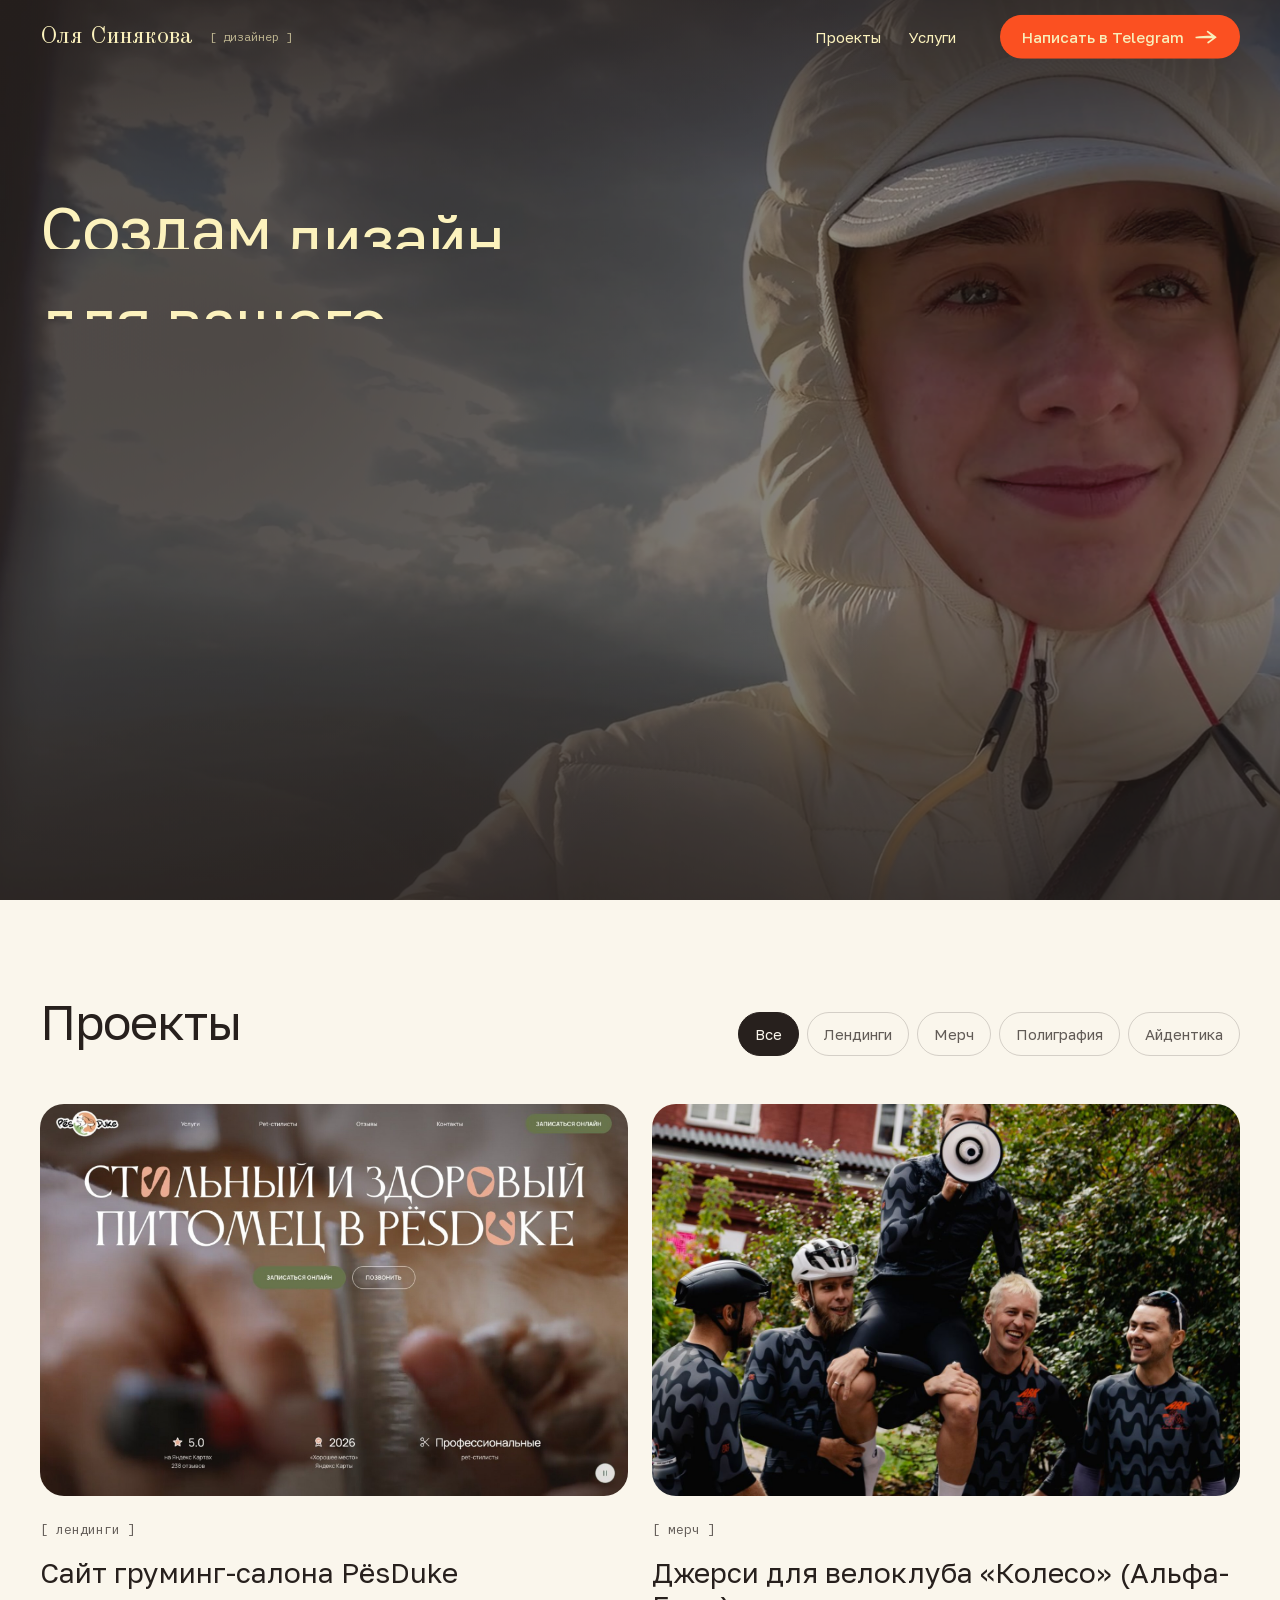
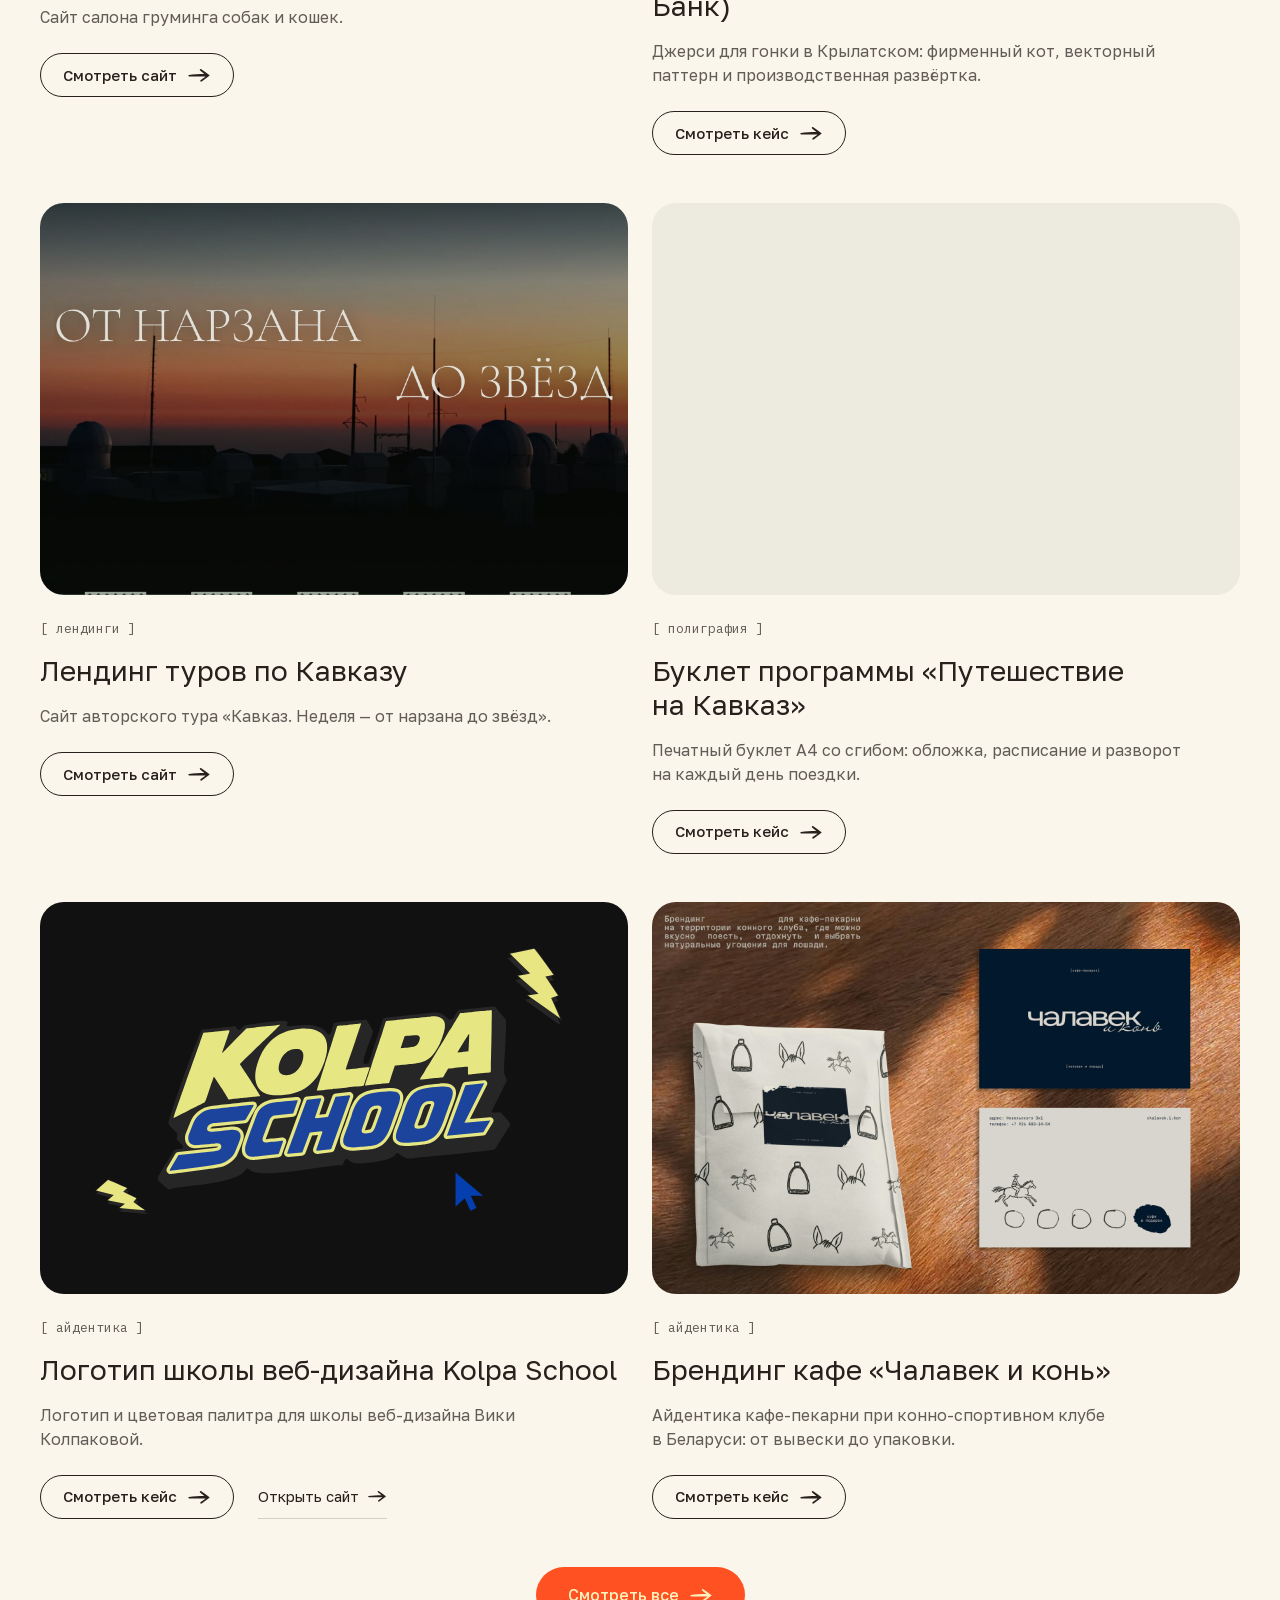
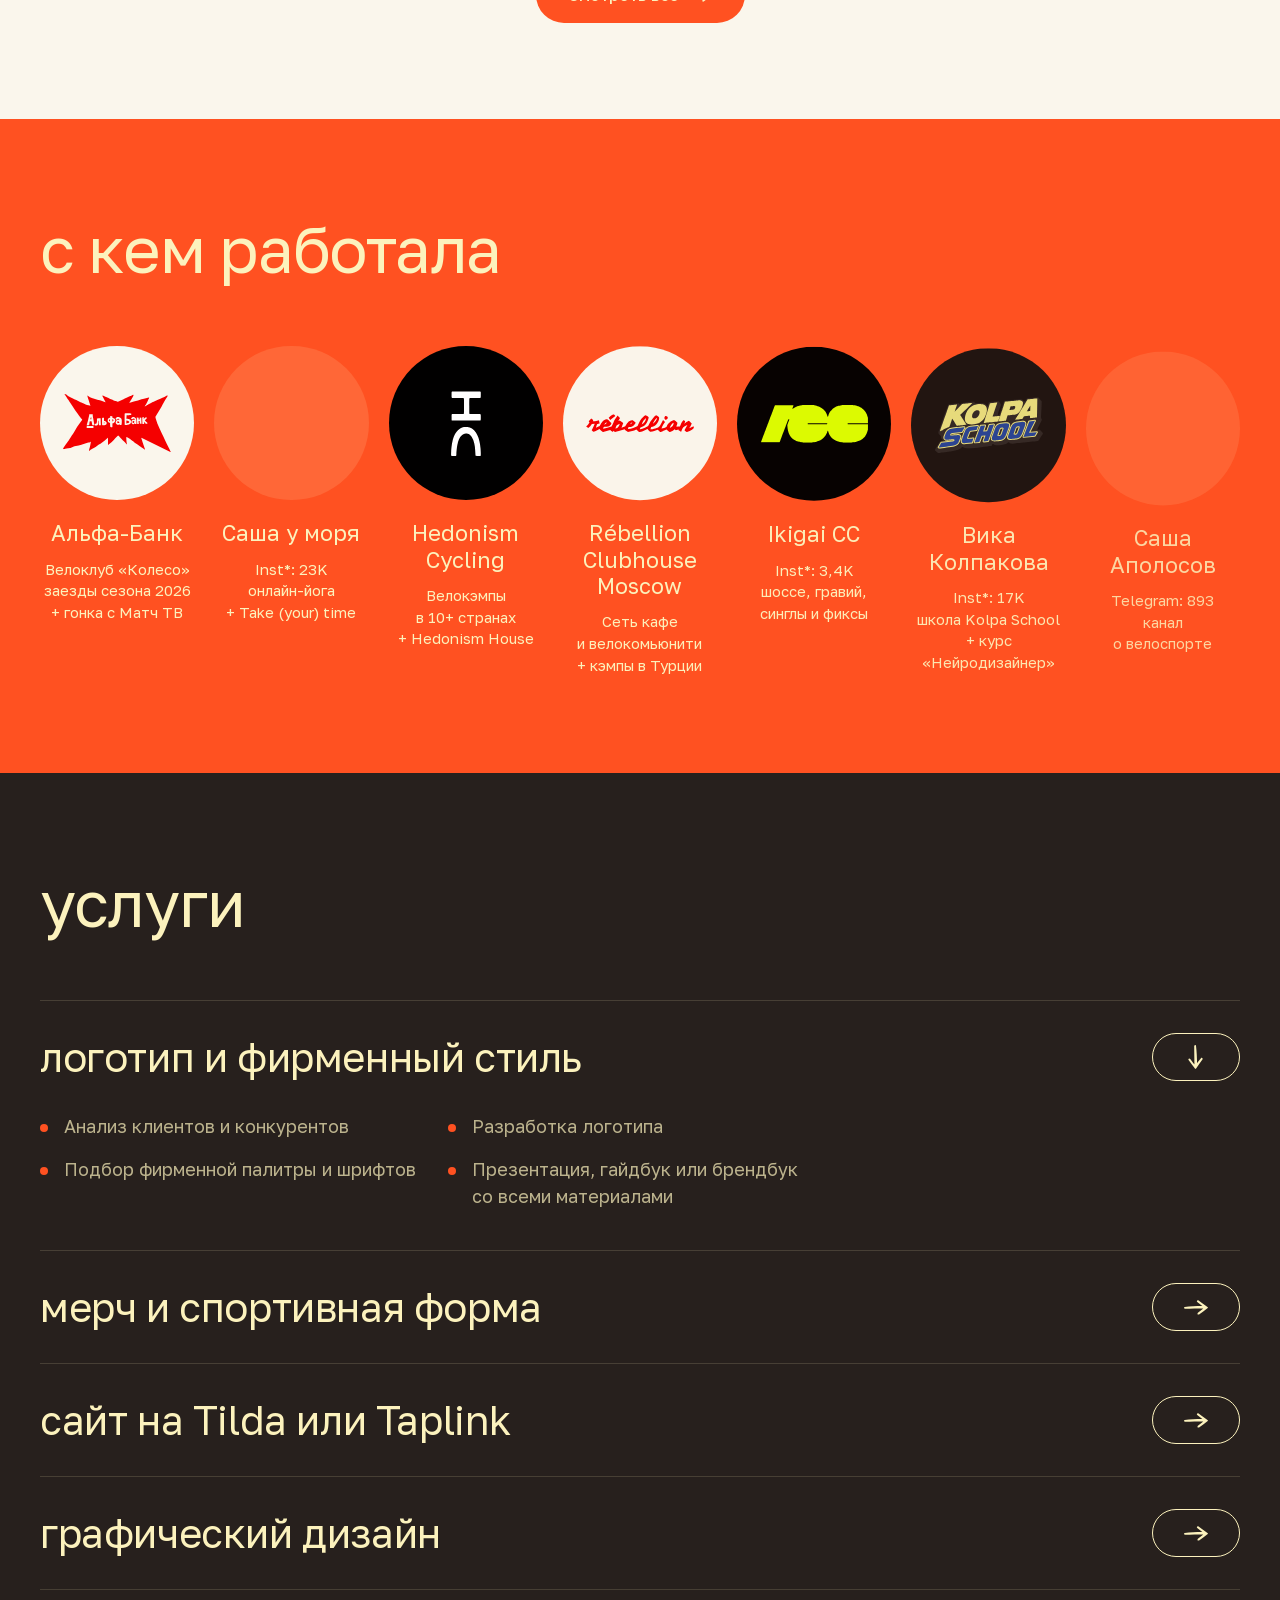
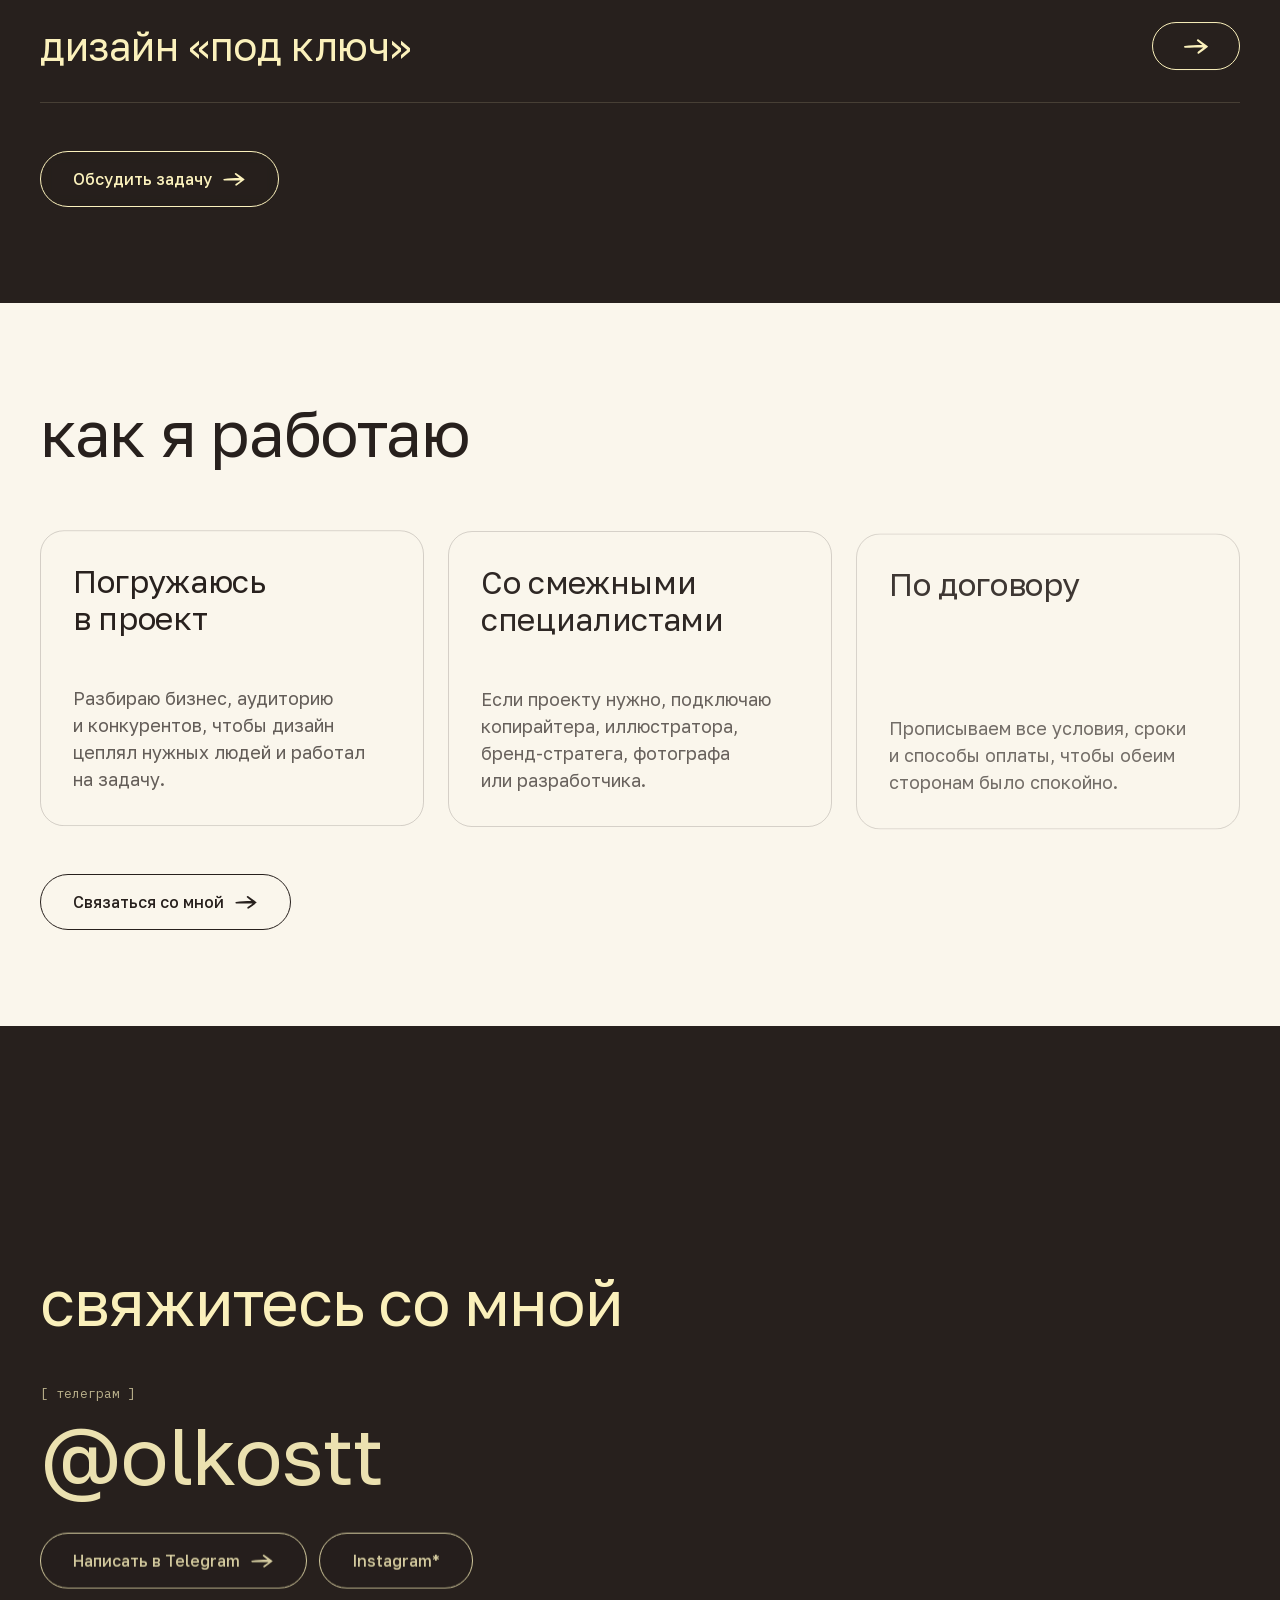
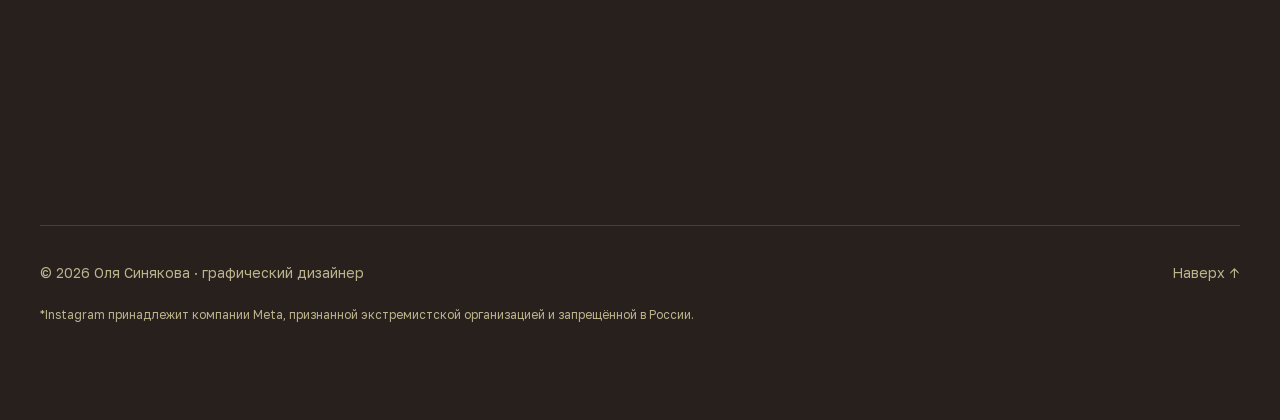
==== commit bc0879f6: "Кейс Контура: ссылка на новую версию лендинга на коде Co-Authored-By: Claude Opus 5.5 <noreply@anthr" ====
--- a/index.html
+++ b/index.html
@@ -795,14 +795,14 @@
     title: 'Лендинг для строительной компании «Контур»',
     summary: 'Лендинг для компании, которая строит дома из газобетона под ключ, с записью на просмотр объектов.',
     cover: 'projects/kontur/scroll-poster.jpg',
-    site: null,
+    site: 'https://portfolio.sinyakova.art/kontur-landing/',
     lead: 'Для компании, которая строит дома из газобетона под ключ, сделала лендинг с главным целевым действием — записью на просмотр готовых объектов.',
     facts: [
       ['Клиент', 'Строительная компания «Контур»'],
-      ['Что сделала', 'Структура, дизайн в Figma, адаптивы, сборка на Тильде']
+      ['Что сделала', 'Структура, дизайн в Figma, адаптивы, вёрстка кодом']
     ],
     steps: [
-      { title: 'Как делали', text: 'Вместе с заказчиком выбрали понятную структуру и сдержанный визуальный стиль, передающий надёжность, премиальность и прозрачность. Разработала дизайн в Figma, подготовила адаптивы и собрала сайт на Тильде, дополнив материалы ИИ-рендерами и обработанными изображениями заказчика.',
+      { title: 'Как делали', text: 'Вместе с заказчиком выбрали понятную структуру и сдержанный визуальный стиль, передающий надёжность, премиальность и прозрачность. Разработала дизайн в Figma, подготовила адаптивы и сверстала сайт кодом, дополнив материалы ИИ-рендерами и обработанными изображениями заказчика.',
         images: [{ src: 'projects/kontur/scroll.mp4', poster: 'projects/kontur/scroll-poster.jpg', wide: true }] }
     ]
   },
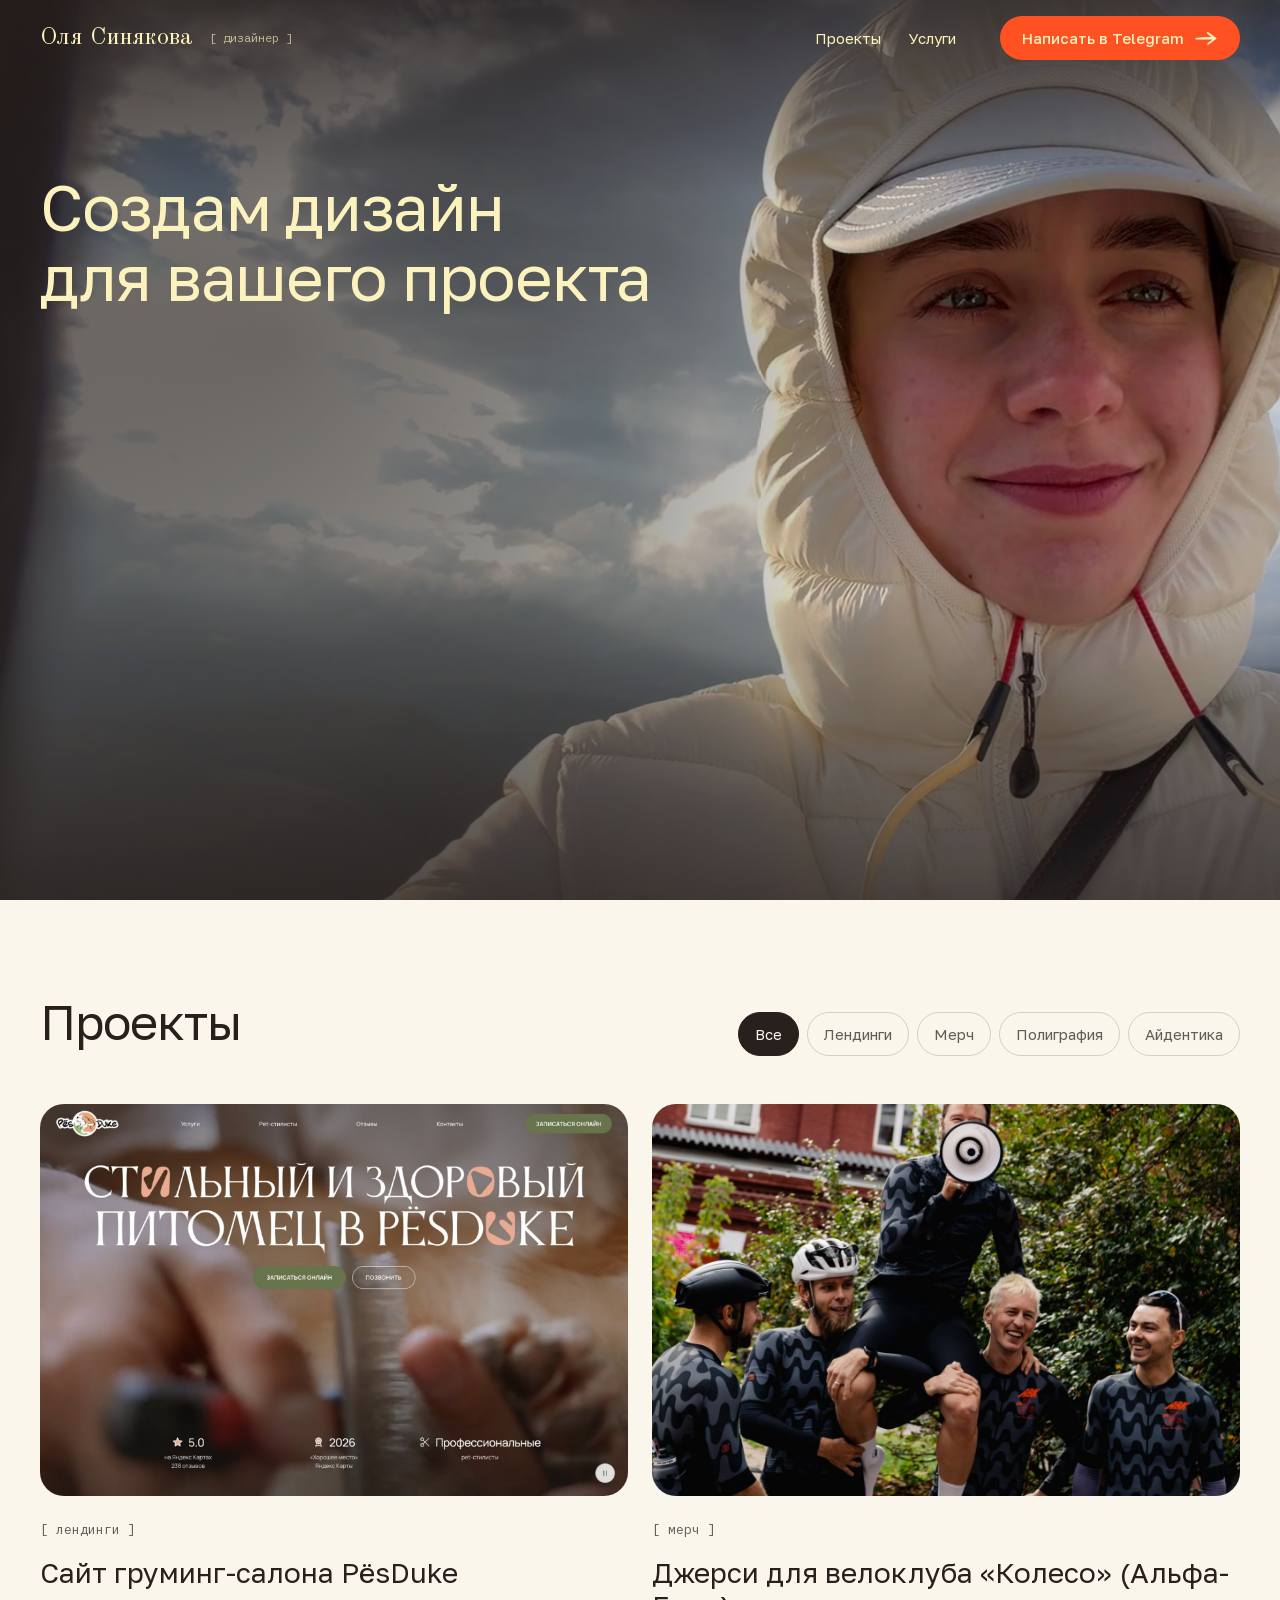
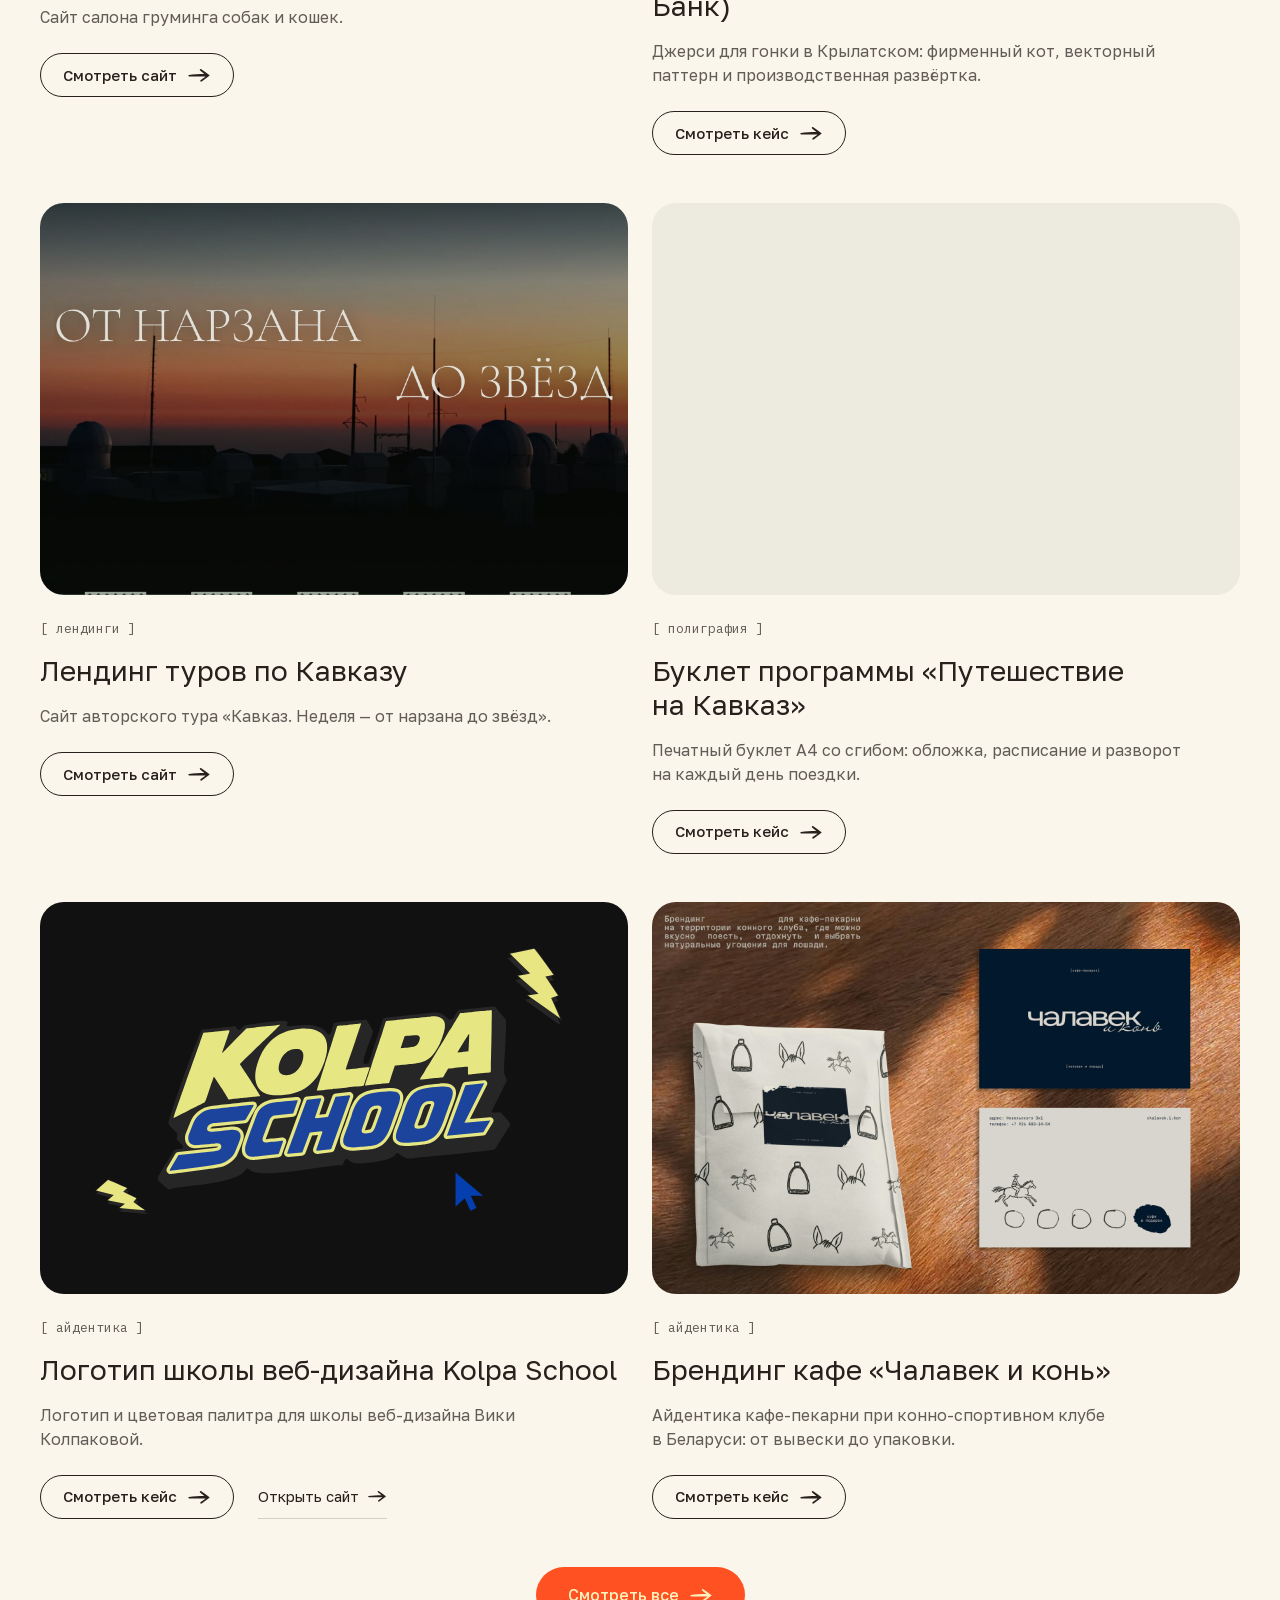
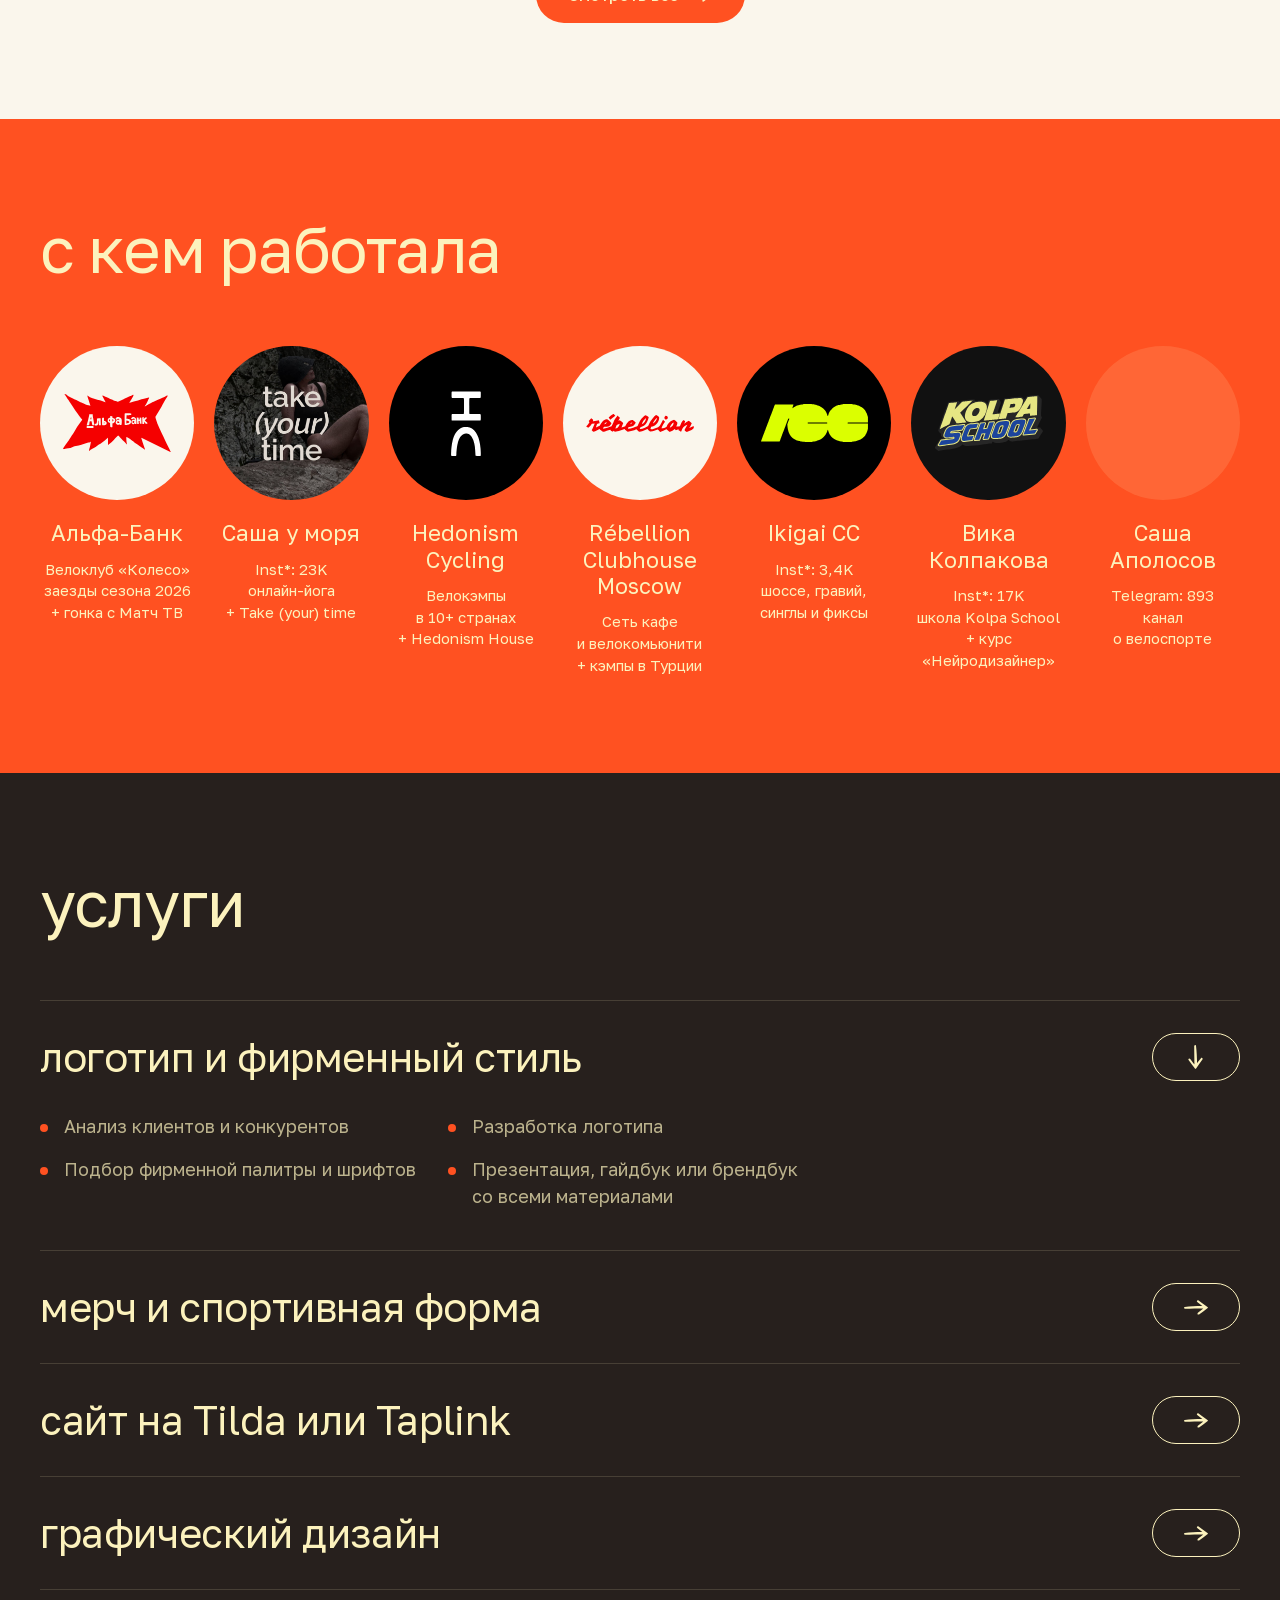
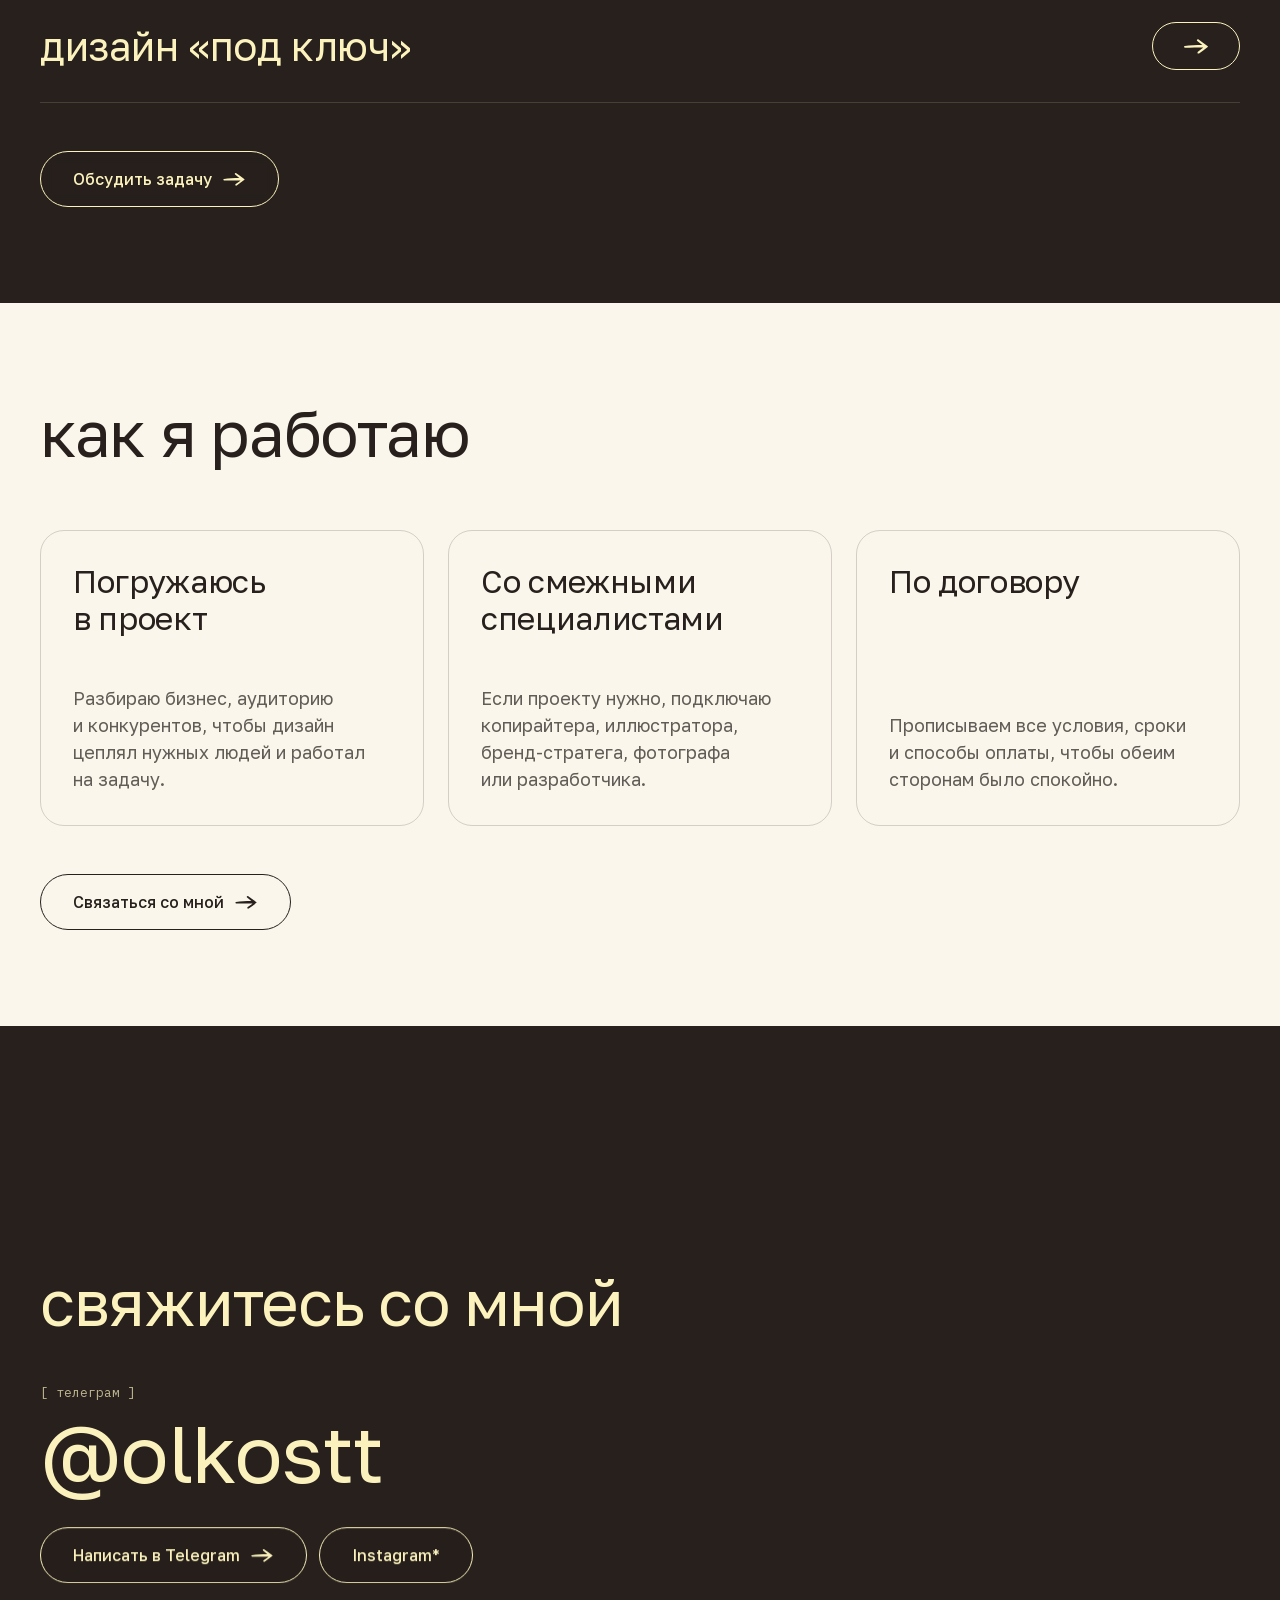
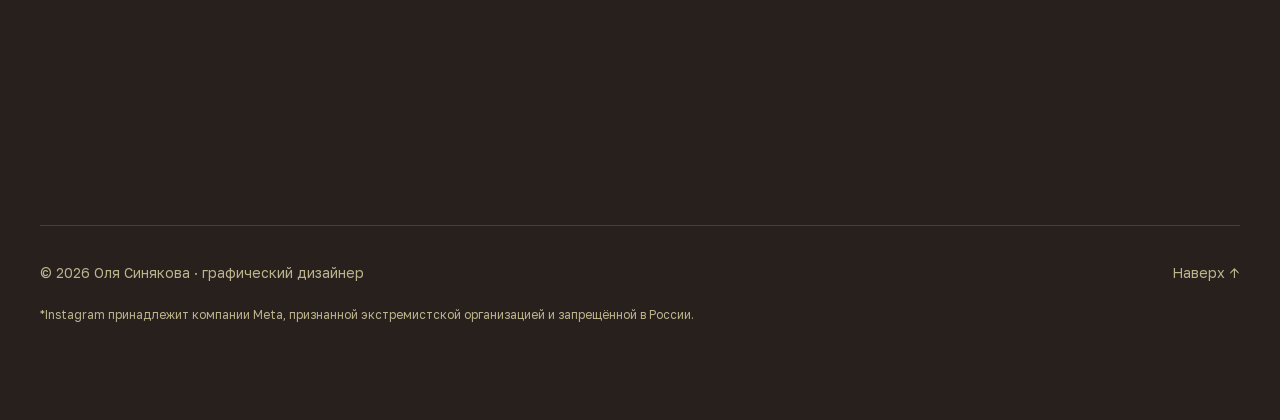
==== commit d70d04cd: "Контур: карточка ведёт сразу на сайт, новая обложка Co-Authored-By: Claude Opus 5.5 <noreply@anthrop" ====
--- a/index.html
+++ b/index.html
@@ -790,11 +790,12 @@
   },
   {
     id: 'kontur',
+    caseless: true, // без страницы кейса: карточка ведёт сразу на сайт
     type: 'Лендинги',
     year: null,
     title: 'Лендинг для строительной компании «Контур»',
     summary: 'Лендинг для компании, которая строит дома из газобетона под ключ, с записью на просмотр объектов.',
-    cover: 'projects/kontur/scroll-poster.jpg',
+    cover: 'projects/kontur/cover.jpg',
     site: 'https://portfolio.sinyakova.art/kontur-landing/',
     lead: 'Для компании, которая строит дома из газобетона под ключ, сделала лендинг с главным целевым действием — записью на просмотр готовых объектов.',
     facts: [
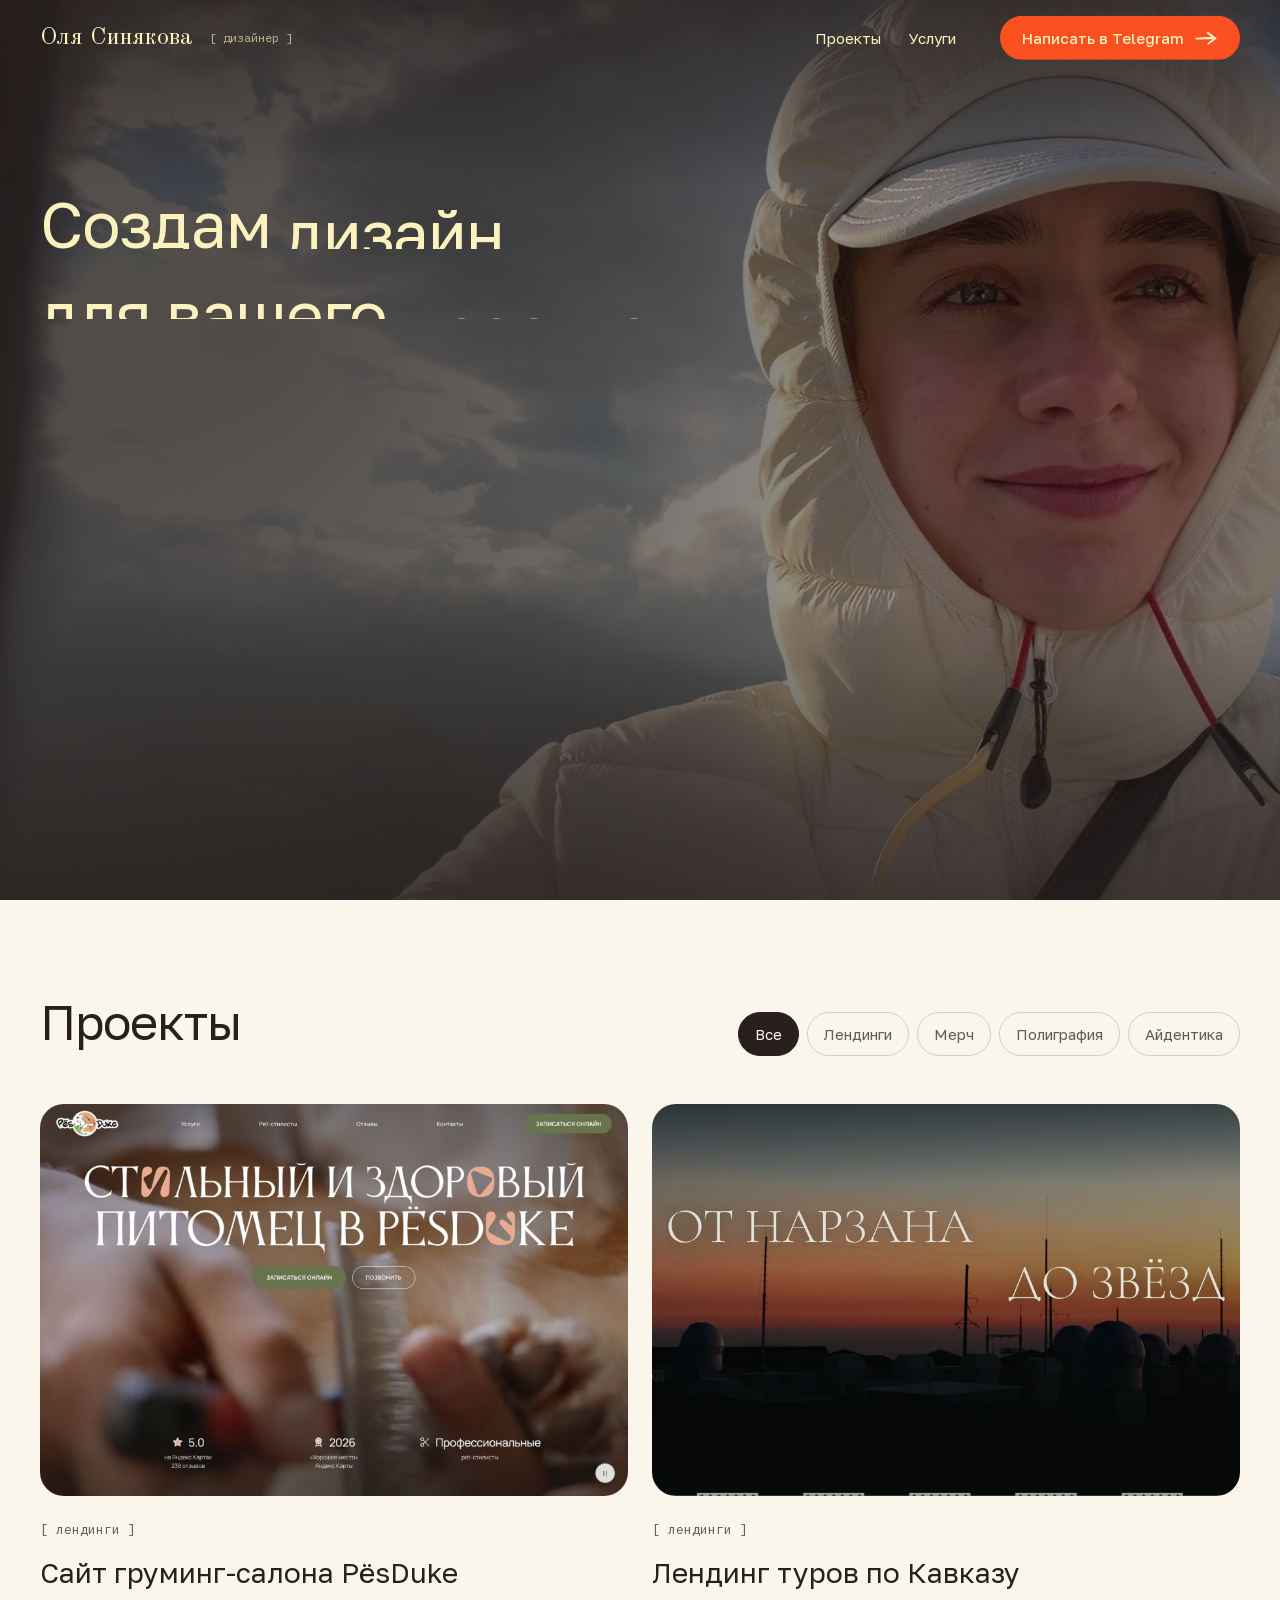
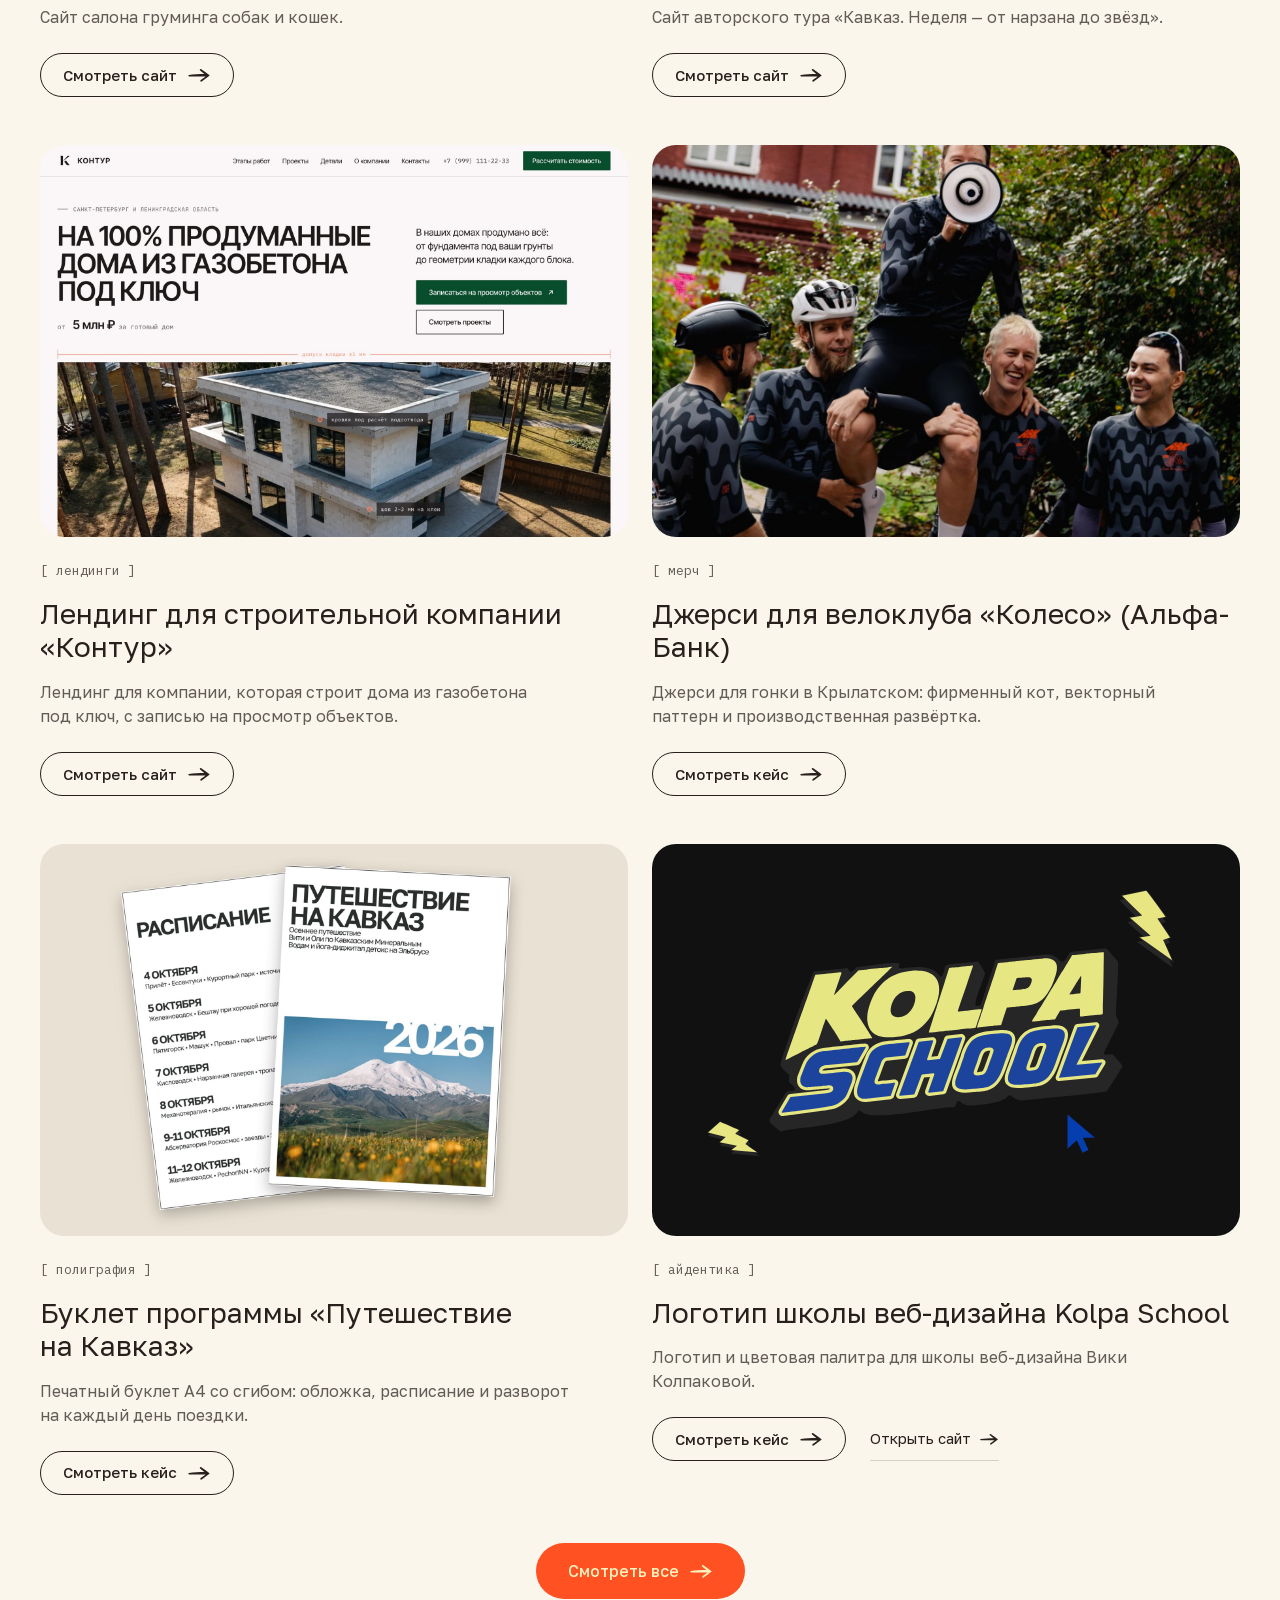
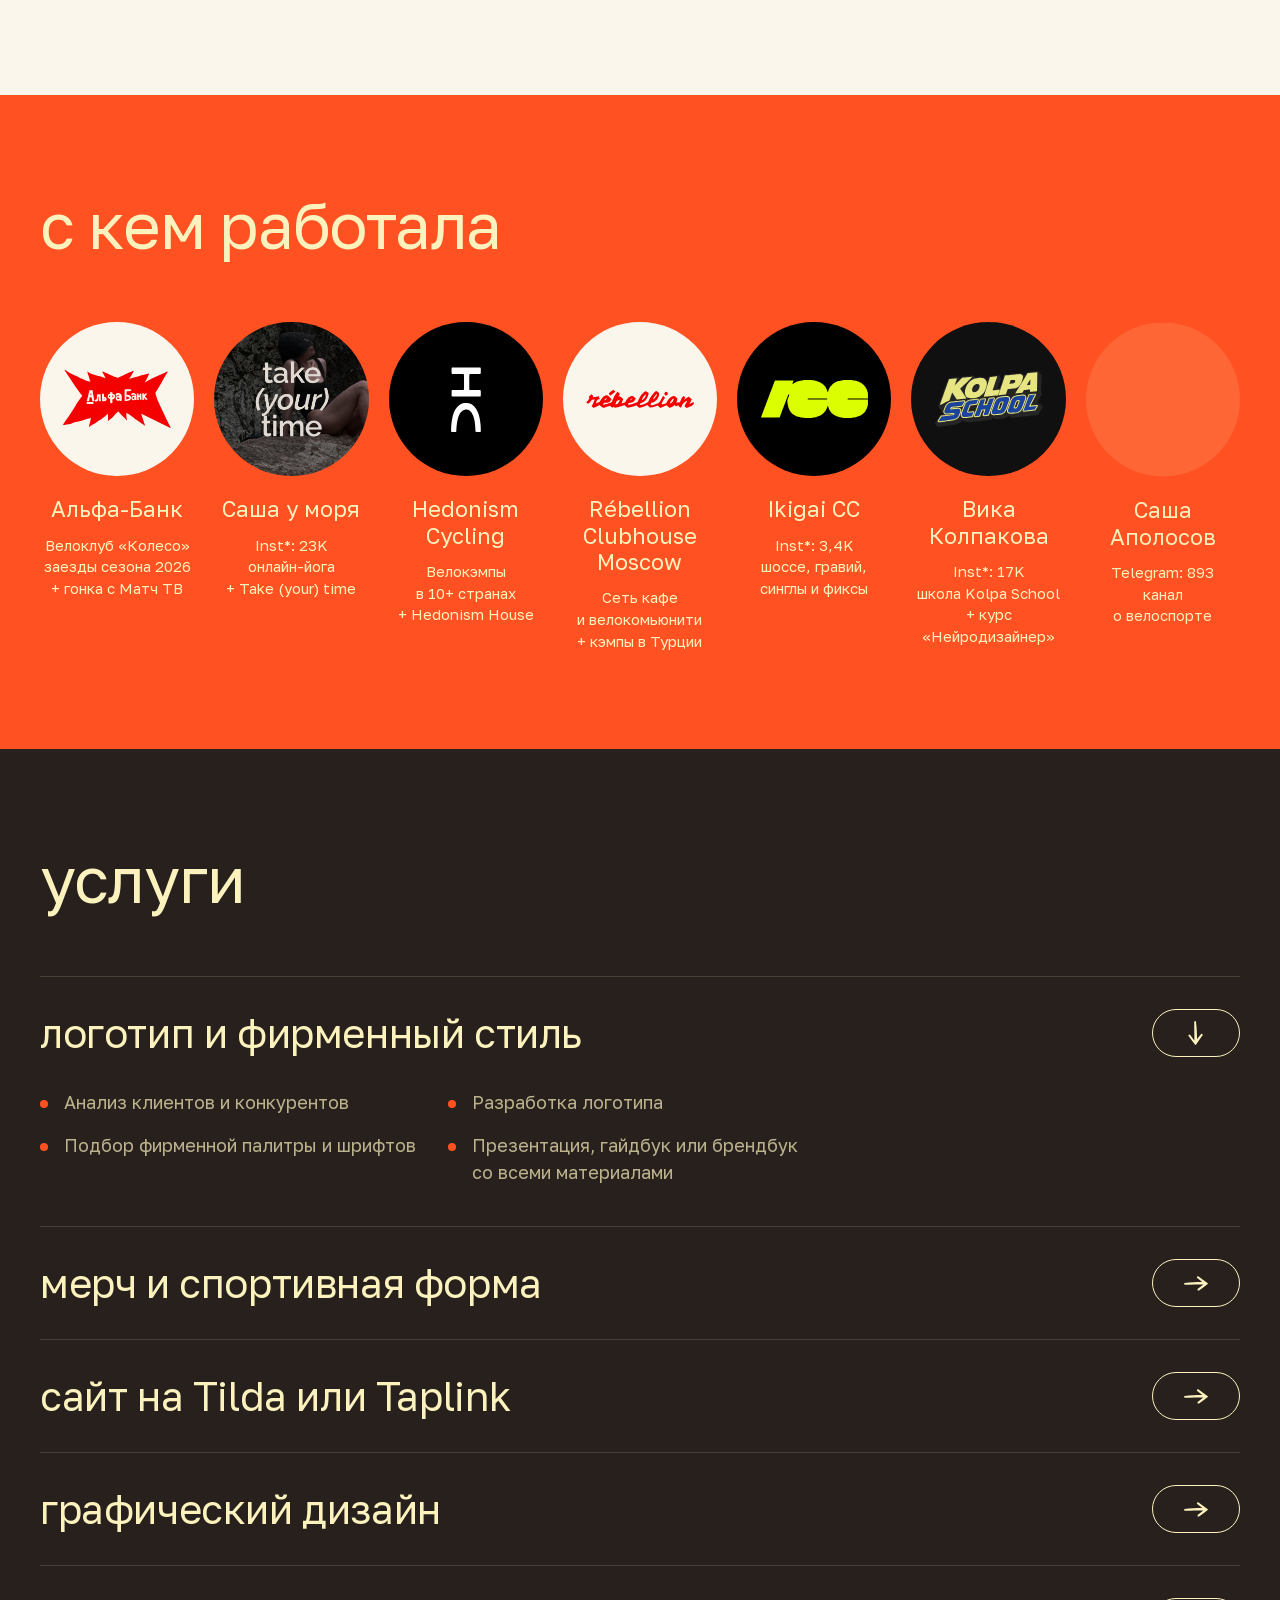
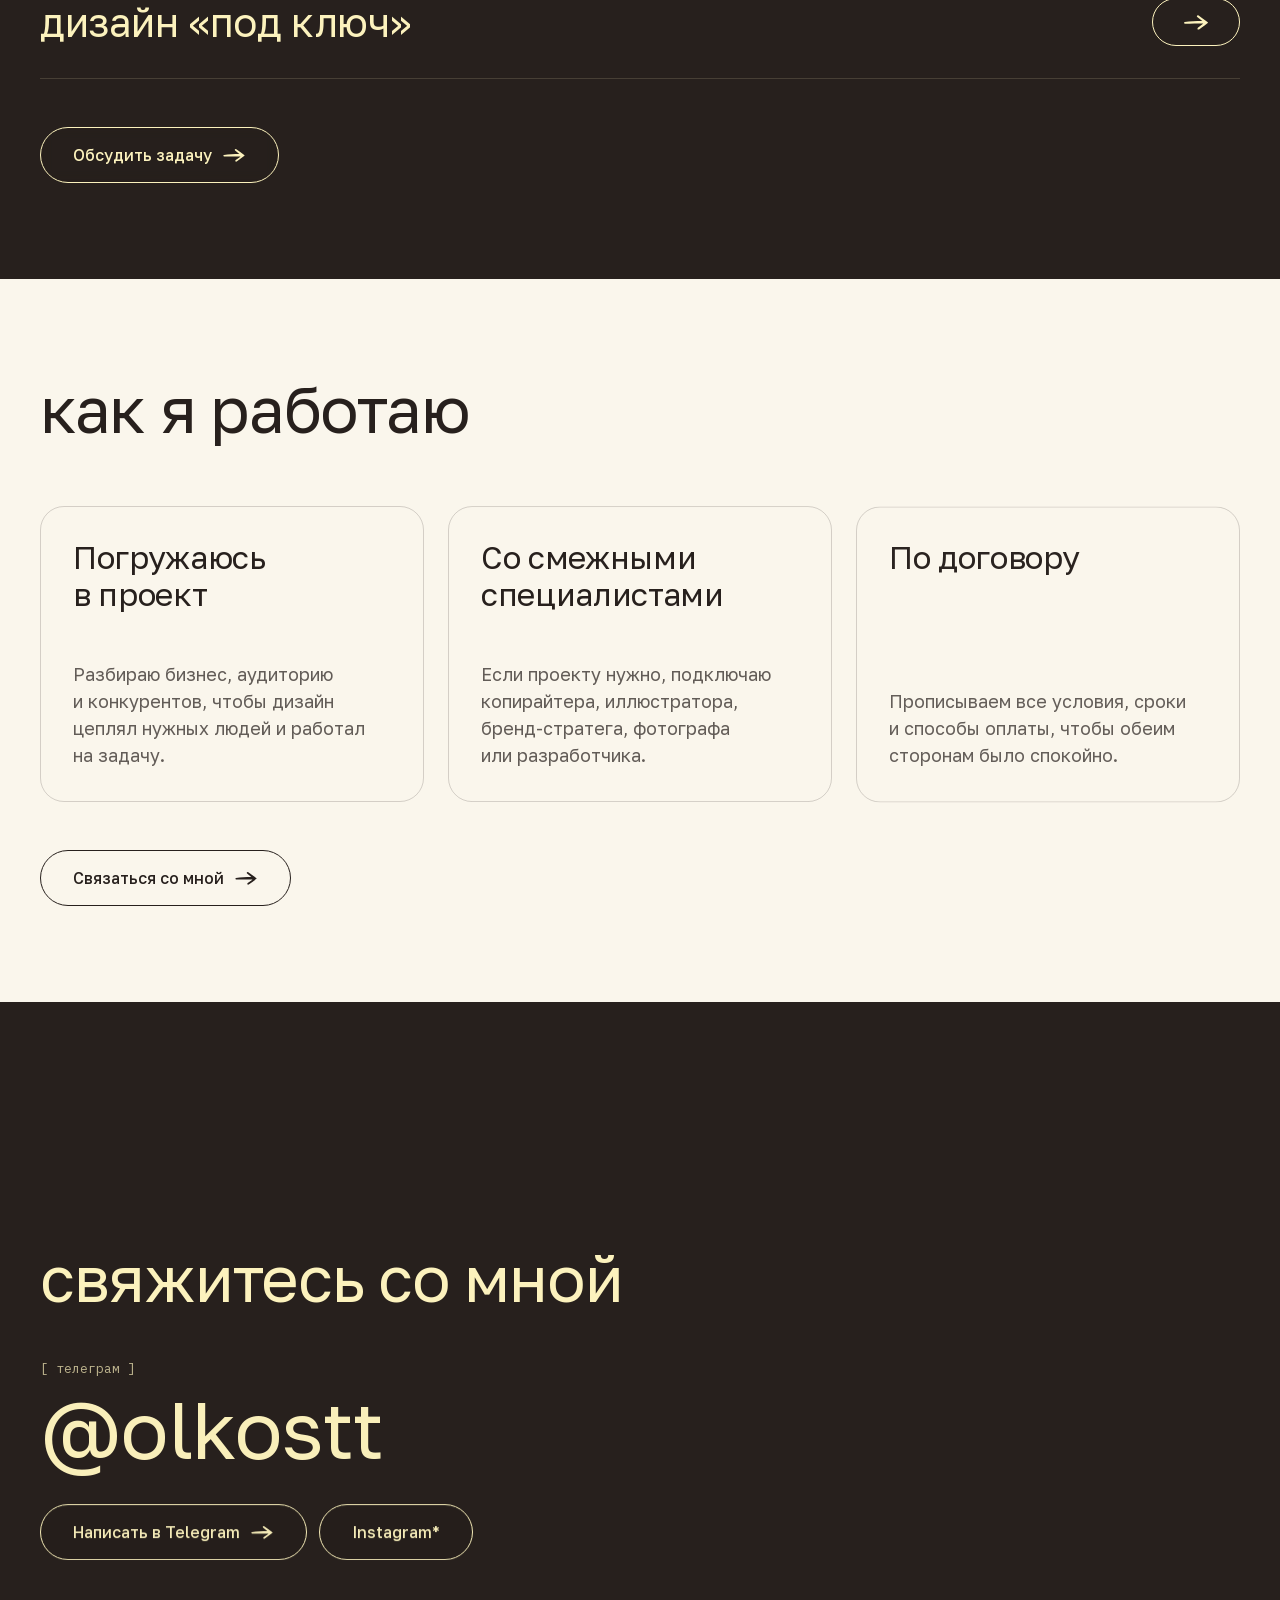
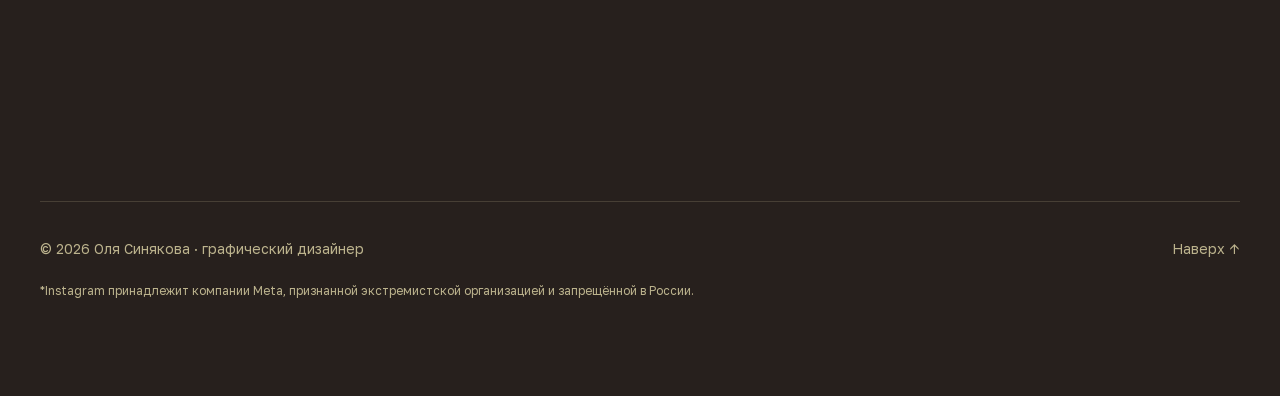
==== commit 892375da: "Проекты: первые три — сайты (PёsDuke, Кавказ, Контур) Co-Authored-By: Claude Sonnet 5.5 <noreply@ant" ====
--- a/index.html
+++ b/index.html
@@ -616,6 +616,35 @@
     site: 'https://pesdukegroom.ru/'
   },
   {
+    id: 'kavkaz',
+    caseless: true, // без страницы кейса: карточка ведёт сразу на сайт
+    type: 'Лендинги',
+    year: null,
+    title: 'Лендинг туров по Кавказу',
+    summary: 'Сайт авторского тура «Кавказ. Неделя — от нарзана до звёзд».',
+    cover: 'projects/kavkaz/cover.jpg',
+    site: 'https://orsinyakova.github.io/kavkaz-nedelya/'
+  },
+  {
+    id: 'kontur',
+    caseless: true, // без страницы кейса: карточка ведёт сразу на сайт
+    type: 'Лендинги',
+    year: null,
+    title: 'Лендинг для строительной компании «Контур»',
+    summary: 'Лендинг для компании, которая строит дома из газобетона под ключ, с записью на просмотр объектов.',
+    cover: 'projects/kontur/cover.jpg',
+    site: 'https://portfolio.sinyakova.art/kontur-landing/',
+    lead: 'Для компании, которая строит дома из газобетона под ключ, сделала лендинг с главным целевым действием — записью на просмотр готовых объектов.',
+    facts: [
+      ['Клиент', 'Строительная компания «Контур»'],
+      ['Что сделала', 'Структура, дизайн в Figma, адаптивы, вёрстка кодом']
+    ],
+    steps: [
+      { title: 'Как делали', text: 'Вместе с заказчиком выбрали понятную структуру и сдержанный визуальный стиль, передающий надёжность, премиальность и прозрачность. Разработала дизайн в Figma, подготовила адаптивы и сверстала сайт кодом, дополнив материалы ИИ-рендерами и обработанными изображениями заказчика.',
+        images: [{ src: 'projects/kontur/scroll.mp4', poster: 'projects/kontur/scroll-poster.jpg', wide: true }] }
+    ]
+  },
+  {
     id: 'koleso',
     type: 'Мерч',
     year: null,
@@ -637,16 +666,6 @@
       { title: 'Результат', text: 'Форма стала не разовым корпоративным мерчем: участники продолжают носить её на коферайдах и обычных тренировках.',
         images: [{ src: 'projects/koleso/video.mp4', poster: 'projects/koleso/video-poster.jpg', wide: true }] }
     ]
-  },
-  {
-    id: 'kavkaz',
-    caseless: true, // без страницы кейса: карточка ведёт сразу на сайт
-    type: 'Лендинги',
-    year: null,
-    title: 'Лендинг туров по Кавказу',
-    summary: 'Сайт авторского тура «Кавказ. Неделя — от нарзана до звёзд».',
-    cover: 'projects/kavkaz/cover.jpg',
-    site: 'https://orsinyakova.github.io/kavkaz-nedelya/'
   },
   {
     id: 'kavkaz-booklet',
@@ -789,25 +808,6 @@
     ]
   },
   {
-    id: 'kontur',
-    caseless: true, // без страницы кейса: карточка ведёт сразу на сайт
-    type: 'Лендинги',
-    year: null,
-    title: 'Лендинг для строительной компании «Контур»',
-    summary: 'Лендинг для компании, которая строит дома из газобетона под ключ, с записью на просмотр объектов.',
-    cover: 'projects/kontur/cover.jpg',
-    site: 'https://portfolio.sinyakova.art/kontur-landing/',
-    lead: 'Для компании, которая строит дома из газобетона под ключ, сделала лендинг с главным целевым действием — записью на просмотр готовых объектов.',
-    facts: [
-      ['Клиент', 'Строительная компания «Контур»'],
-      ['Что сделала', 'Структура, дизайн в Figma, адаптивы, вёрстка кодом']
-    ],
-    steps: [
-      { title: 'Как делали', text: 'Вместе с заказчиком выбрали понятную структуру и сдержанный визуальный стиль, передающий надёжность, премиальность и прозрачность. Разработала дизайн в Figma, подготовила адаптивы и сверстала сайт кодом, дополнив материалы ИИ-рендерами и обработанными изображениями заказчика.',
-        images: [{ src: 'projects/kontur/scroll.mp4', poster: 'projects/kontur/scroll-poster.jpg', wide: true }] }
-    ]
-  },
-  {
     id: 'hedonism',
     type: 'Мерч',
     year: null,
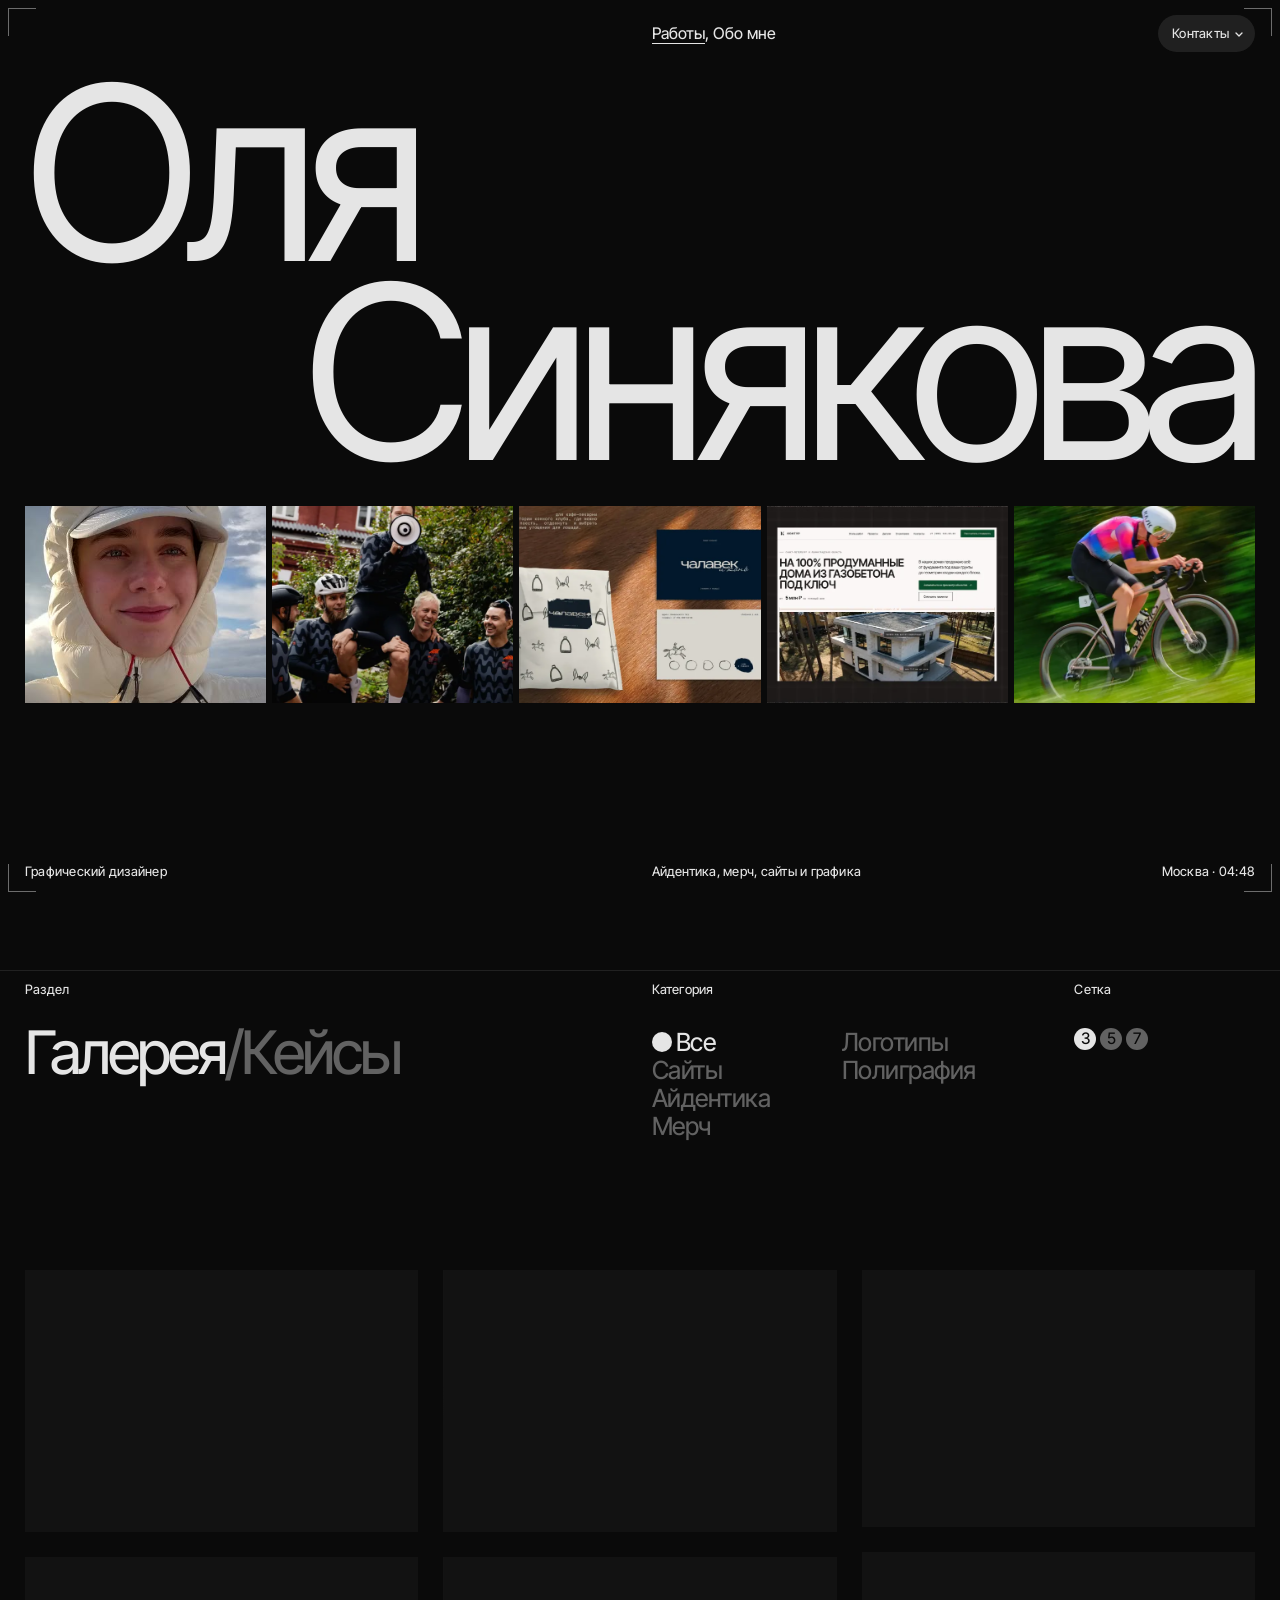
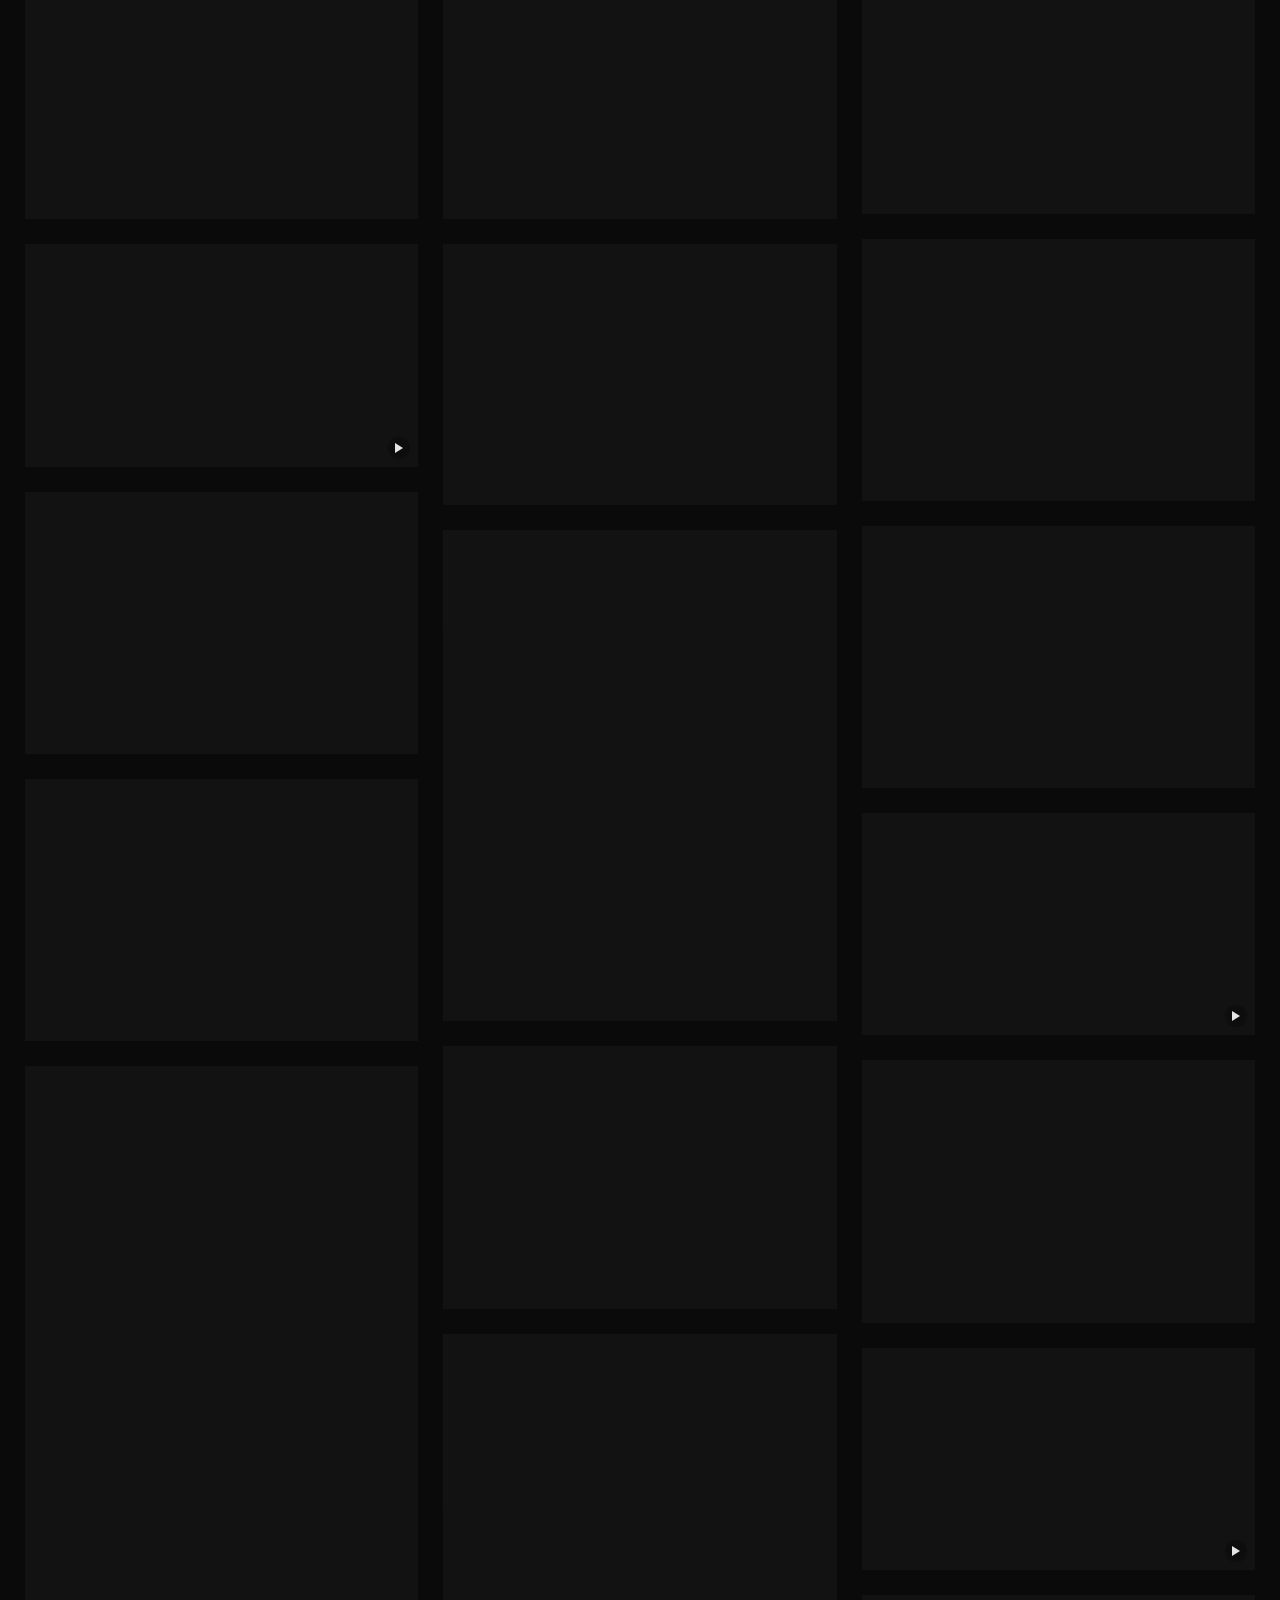
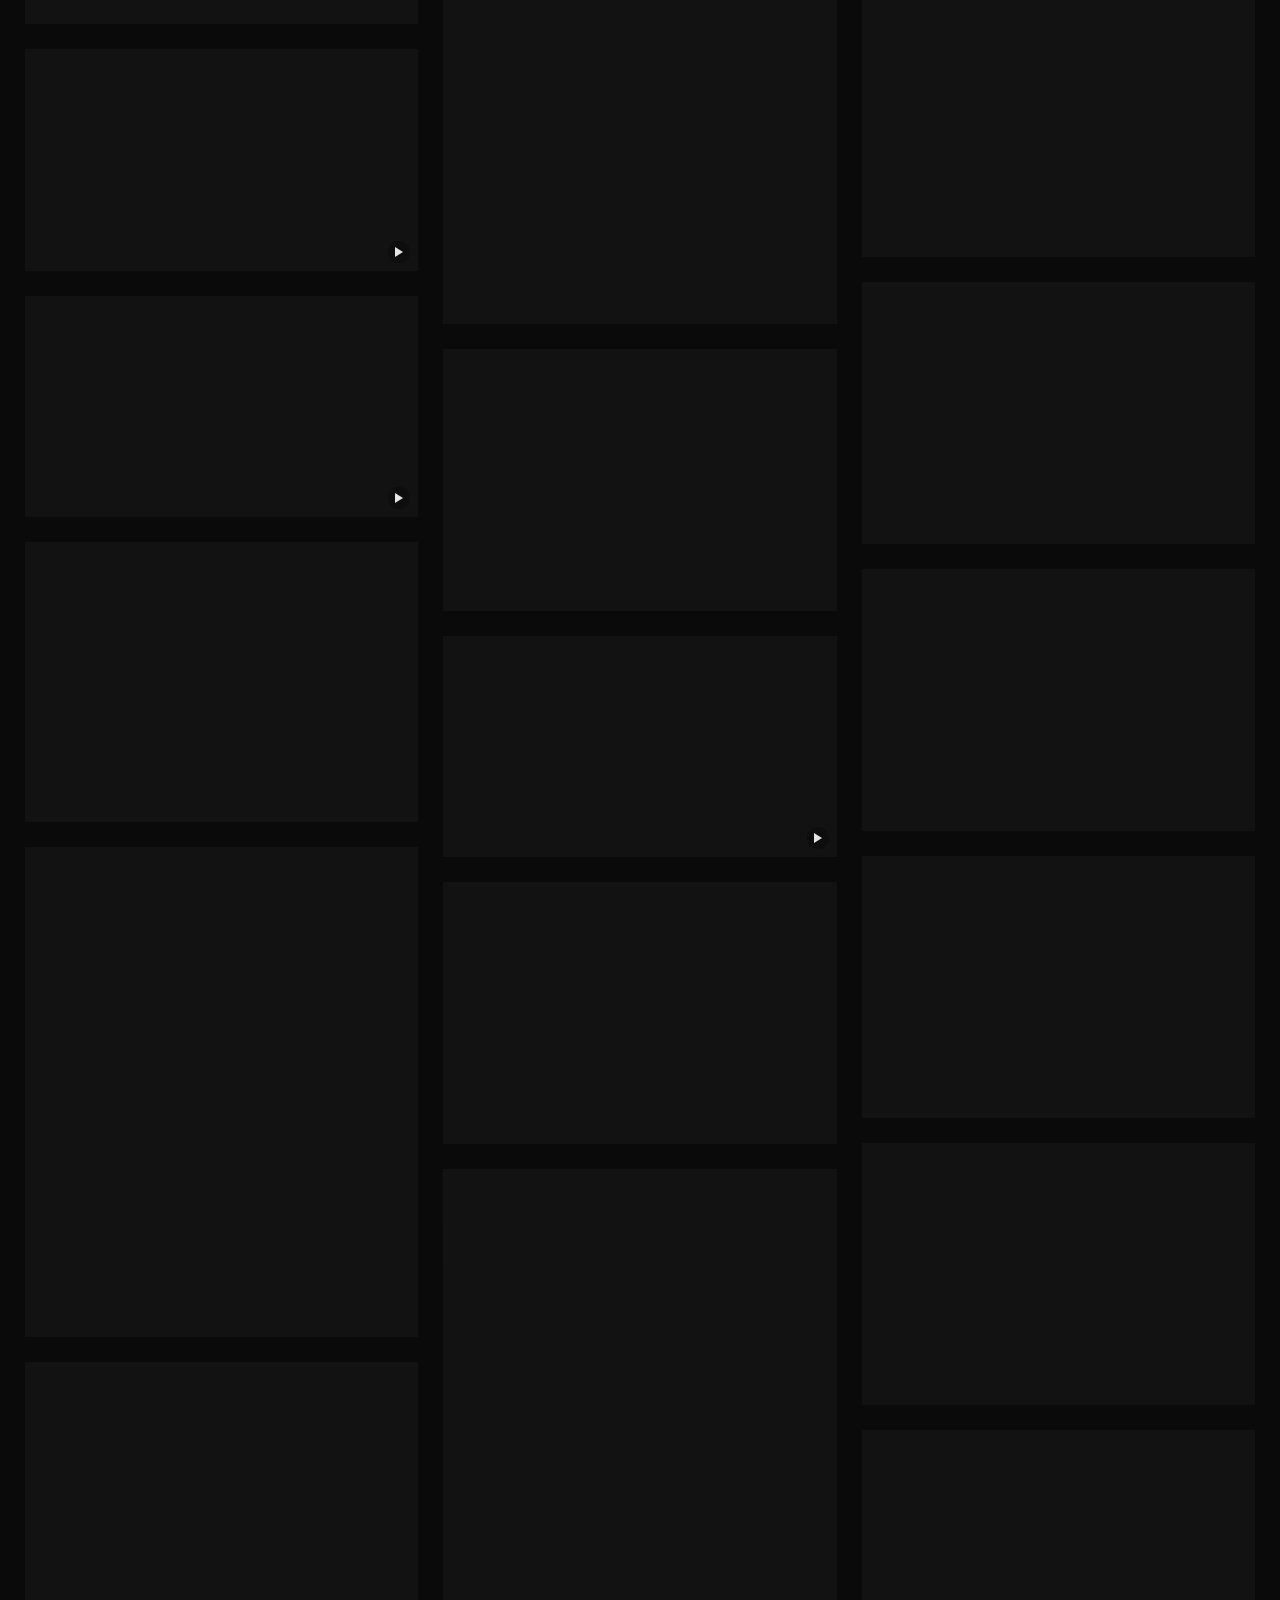
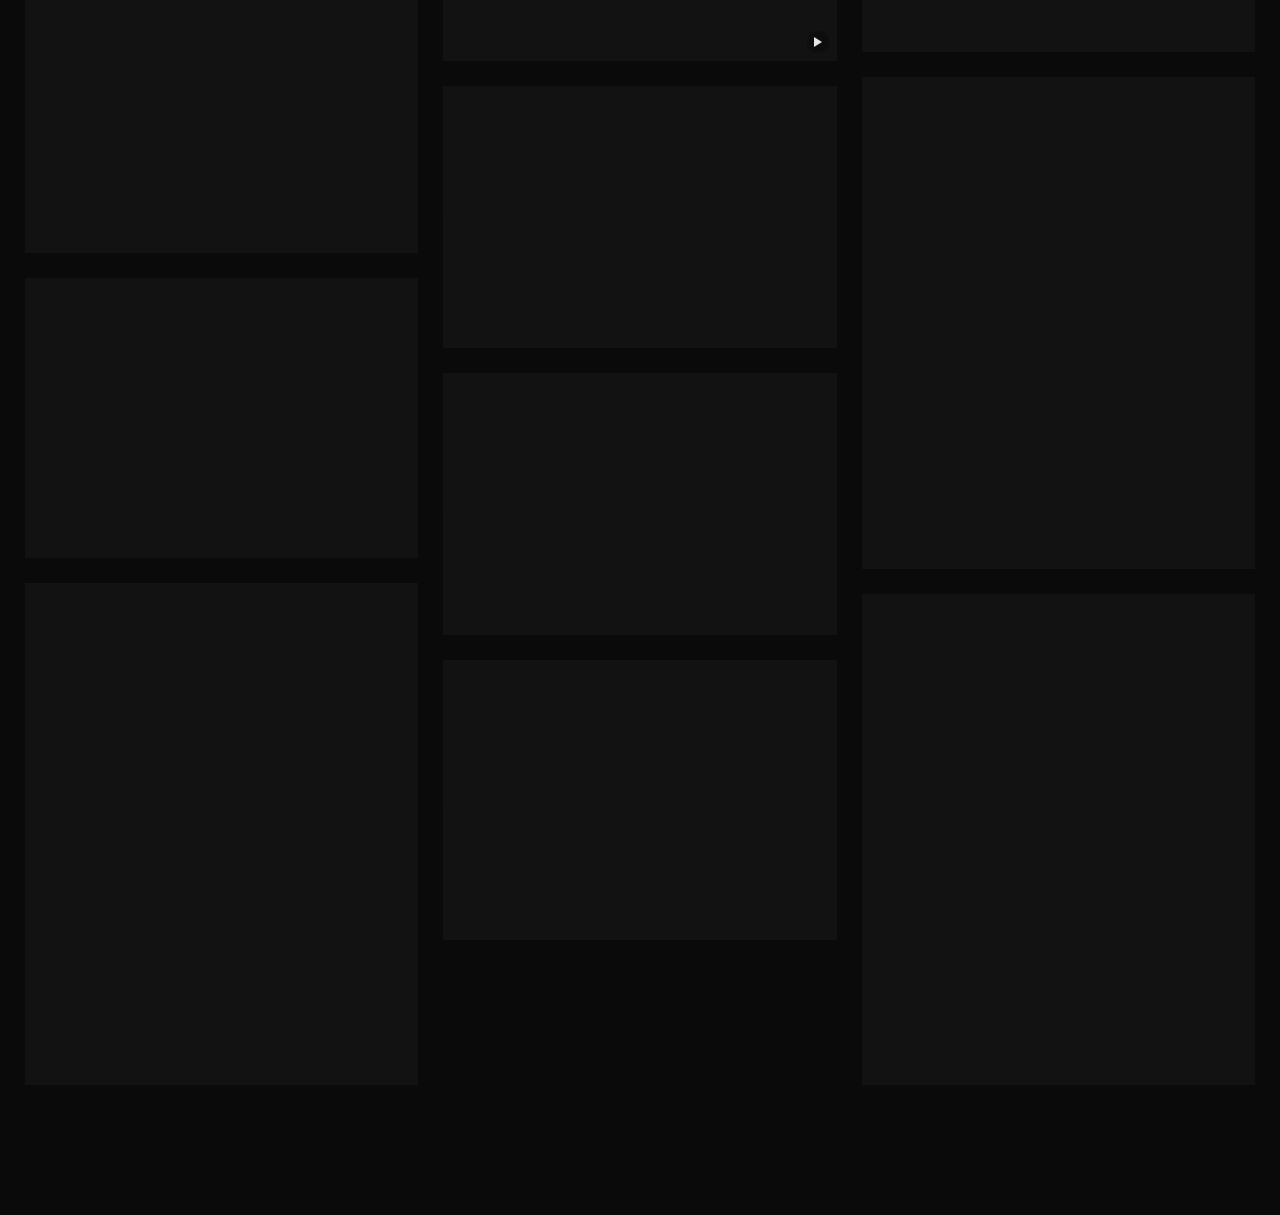
==== commit 0823e79b: "Новое портфолио: галерея, кейсы, первый экран, админка Co-Authored-By: Claude Opus 5.5 <noreply@anth" ====
--- a/index.html
+++ b/index.html
@@ -1,1453 +1,208 @@
-<!doctype html>
+<!DOCTYPE html>
 <html lang="ru">
 <head>
-<meta charset="utf-8">
-<meta name="viewport" content="width=device-width, initial-scale=1">
-<title>Оля Синякова — дизайнер</title>
-<meta name="description" content="Логотип и фирменный стиль, сайты на Тильде и Таплинке, презентации, креативы и соцсети">
-<meta name="theme-color" content="#27201D">
-<script>
-  /* Заставка «О пишется пером»: появляется, только если страница грузится дольше 0,4 с.
-     Без JS и при «уменьшить движение» её нет. */
-  (function () {
-    try {
-      if (matchMedia('(prefers-reduced-motion: reduce)').matches) return;
-      var root = document.documentElement;
-      setTimeout(function () {
-        if (document.readyState === 'complete' || root.classList.contains('is-ready')) return;
-        root.classList.add('is-loading');
-        document.dispatchEvent(new Event('loader:show'));
-        /* страховка: если что-то пошло не так, через 7 с заставка исчезнет сама */
-        setTimeout(function () { root.classList.remove('is-loading'); }, 7000);
-      }, 400);
-    } catch (e) {}
-  })();
-</script>
-<!-- Фавикон: буква «О», написанная перьевой ручкой -->
-<link rel="icon" href="favicon.svg" type="image/svg+xml">
-<link rel="icon" href="favicon.ico" sizes="48x48">
-<link rel="apple-touch-icon" href="apple-touch-icon.png">
-<!-- Шрифты и GSAP лежат в репозитории (assets/), чтобы сайт не зависел от сторонних серверов -->
-<link rel="preload" href="assets/fonts/golos-text-400-cyrillic.woff2" as="font" type="font/woff2" crossorigin>
-<link rel="stylesheet" href="assets/fonts/fonts.css">
-<style>
-  /* ===== Токены ===== */
-  :root{
-    --espresso:#27201D;  /* фон */
-    --cream:#FCF2BD;     /* текст */
-    --orange:#FF5121;    /* акцент, главная кнопка */
-    --blue:#055DFF;      /* дополнительный, изредка */
-    --milk:#FAF6EC;      /* нежно-сливочный: фон светлых секций */
-    --cream-70:rgba(252,242,189,.7);  /* вторичный текст */
-    --cream-15:rgba(252,242,189,.15); /* линии */
-
-    --serif:'Old Standard TT',Georgia,serif;
-    --sans:'Golos Text',system-ui,sans-serif;
-    --mono:'IBM Plex Mono',ui-monospace,monospace;
-
-    /* сетка: контейнер 1200, поля 40 / 32 / 20 */
-    --container:1200px;
-    --gutter:40px;
-    --header-h:76px;
-    --ease:cubic-bezier(.22,1,.36,1);
-  }
-  @media (max-width:1279px){:root{--gutter:32px}}
-  @media (max-width:767px){:root{--gutter:20px;--header-h:64px}}
-
-  *,*::before,*::after{box-sizing:border-box;margin:0;padding:0}
-  html{scroll-behavior:smooth;scroll-padding-top:var(--header-h)}
-  body{background:var(--espresso);color:var(--cream);font-family:var(--sans);font-size:16px;line-height:1.5;-webkit-font-smoothing:antialiased}
-  a{color:inherit;text-decoration:none}
-  button{font:inherit;color:inherit;background:none;border:0;cursor:pointer}
-  :focus-visible{outline:2px solid var(--orange);outline-offset:4px;border-radius:4px}
-
-  .container{max-width:calc(var(--container) + var(--gutter) * 2);margin:0 auto;padding:0 var(--gutter)}
-
-  /* ===== Заставка ===== */
-  .loader{display:none}
-  html.is-loading{overflow:hidden}
-  html.is-loading .loader{position:fixed;inset:0;z-index:200;display:flex;flex-direction:column;align-items:center;justify-content:center;gap:24px;background:var(--espresso);color:var(--cream)}
-  .loader__mark{width:112px;height:134px;overflow:visible}
-  .loader__name{font-family:var(--serif);font-size:28px;line-height:1.1;overflow:hidden}
-  .loader__name span{display:inline-block}
-  .loader__label{font-family:var(--mono);font-size:12px;color:var(--cream-70)}
-  @media (max-width:767px){.loader__mark{width:88px;height:105px}.loader__name{font-size:24px}}
-
-  .skip{position:absolute;left:var(--gutter);top:-100px;z-index:100;background:var(--cream);color:var(--espresso);padding:12px 16px;border-radius:999px;font-size:14px}
-  .skip:focus{top:12px}
-
-  /* ===== Блок 0. Шапка ===== */
-  .header{position:fixed;inset:0 0 auto;z-index:50;height:var(--header-h);transition:background-color .3s var(--ease),border-color .3s var(--ease)}
-  .header.is-scrolled{background:rgba(39,32,29,.86);-webkit-backdrop-filter:blur(14px);backdrop-filter:blur(14px);border-bottom:1px solid var(--cream-15)}
-  .header__in{height:100%;display:flex;align-items:center;gap:32px}
-
-  .logo{display:flex;align-items:baseline;gap:8px;font-family:var(--serif);font-size:24px;line-height:1;white-space:nowrap}
-  .logo__tag{font-family:var(--mono);font-size:12px;color:var(--cream-70);margin-left:8px;align-self:center}
-
-  .nav{margin-left:auto}
-  .nav ul{display:flex;gap:4px;list-style:none}
-  .nav a{position:relative;display:inline-flex;align-items:center;min-height:44px;padding:0 12px;font-size:15px}
-  .nav a::after{content:"";position:absolute;left:12px;right:12px;bottom:8px;height:1px;background:var(--orange);transform:scaleX(0);transform-origin:right;transition:transform .35s var(--ease)}
-  .nav a:hover::after,.nav a[aria-current="true"]::after{transform:scaleX(1);transform-origin:left}
-
-  .btn{display:inline-flex;align-items:center;justify-content:center;gap:10px;min-height:44px;padding:0 22px;border-radius:999px;font-size:15px;font-weight:500;white-space:nowrap;transition:scale .25s var(--ease),background-color .25s var(--ease),color .25s var(--ease)}
-  .btn--main{background:var(--orange);color:var(--cream)}
-  .btn--main:hover,.btn--main:focus-visible{background:var(--cream);color:var(--espresso)}
-  /* scale, а не transform: transform занят анимацией GSAP */
-  .btn--main:active{scale:.97}
-  /* кнопка с обводкой: спокойнее, не спорит с заголовком */
-  .btn--outline{border:1px solid var(--cream);color:var(--cream);background:rgba(39,32,29,.2);-webkit-backdrop-filter:blur(6px);backdrop-filter:blur(6px)}
-  .btn--outline:hover,.btn--outline:focus-visible{background:var(--cream);color:var(--espresso)}
-  .btn--outline:active{scale:.97}
-  .btn svg{width:16px;height:16px;flex:none}
-  .btn .pen-arrow{width:24px;height:16px}
-
-  .burger{display:none;width:44px;height:44px;margin-left:auto;border-radius:50%;border:1px solid var(--cream-15);position:relative}
-  .burger span{position:absolute;left:13px;right:13px;height:1.5px;background:var(--cream);transition:transform .35s var(--ease),top .35s var(--ease)}
-  .burger span:nth-child(1){top:18px}
-  .burger span:nth-child(2){top:25px}
-  .burger[aria-expanded="true"] span:nth-child(1){top:21px;transform:rotate(45deg)}
-  .burger[aria-expanded="true"] span:nth-child(2){top:21px;transform:rotate(-45deg)}
-
-  /* мобильное меню */
-  .menu{position:fixed;inset:0;z-index:40;background:var(--espresso);padding:calc(var(--header-h) + 24px) var(--gutter) 32px;display:flex;flex-direction:column;visibility:hidden;opacity:0}
-  .menu.is-open{visibility:visible;opacity:1}
-  .menu__label{font-family:var(--mono);font-size:12px;color:var(--cream-70);margin-bottom:12px}
-  .menu ul{list-style:none;border-top:1px solid var(--cream-15)}
-  .menu li{border-bottom:1px solid var(--cream-15);overflow:hidden}
-  .menu ul a{display:flex;justify-content:space-between;align-items:baseline;padding:16px 0;font-family:var(--serif);font-size:clamp(36px,11vw,52px);line-height:1.05}
-  .menu ul a:active{color:var(--orange)}
-  .menu ul a small{font-family:var(--mono);font-size:12px;color:var(--cream-70)}
-  .menu__foot{margin-top:auto;display:grid;gap:16px}
-  .menu__foot .btn{width:100%;min-height:52px;font-size:16px}
-  .menu__social{display:flex;gap:24px;font-family:var(--mono);font-size:13px;color:var(--cream-70)}
-  .menu__social a{min-height:44px;display:inline-flex;align-items:center}
-
-  @media (max-width:1023px){.logo__tag{display:none}}
-  @media (max-width:860px){
-    .nav,.header__cta{display:none}
-    .burger{display:block}
-  }
-  @media (min-width:861px){.menu{display:none}}
-  body.menu-open{overflow:hidden}
-
-  /* ===== Блок 1. Первый экран ===== */
-  .hero{position:relative;min-height:100svh;padding:calc(var(--header-h) + 96px) 0 96px;overflow:hidden;isolation:isolate}
-  /* фон: фото на весь экран + затемнение для читаемости */
-  .hero__bg{position:absolute;inset:0;z-index:-1;background:var(--espresso)}
-  /* видео во весь экран, но шире его на 30%: правый край обрезан, лицо смещается вправо из-под текста */
-  .hero__video{position:absolute;top:0;left:0;width:130%;height:100%;object-fit:cover;object-position:50% 40%}
-  .hero__bg::after{content:"";position:absolute;inset:0;background:radial-gradient(ellipse 55% 60% at 22% 38%,rgba(39,32,29,.4) 0%,rgba(39,32,29,0) 100%),linear-gradient(90deg,rgba(39,32,29,.55) 0%,rgba(39,32,29,.35) 40%,rgba(39,32,29,0) 70%),linear-gradient(0deg,rgba(39,32,29,.7) 0%,rgba(39,32,29,0) 35%),linear-gradient(180deg,rgba(39,32,29,.75) 0%,rgba(39,32,29,0) 22%)}
-
-  .hero h1{font-family:var(--sans);font-weight:400;font-size:64px;line-height:1.1;letter-spacing:-.02em}
-  .hero h1 .w{display:inline-block;overflow:hidden;vertical-align:top;padding-bottom:.1em;margin-bottom:-.1em}
-  .hero h1 .w > span{display:inline-block}
-  .hero__lead{margin-top:32px;max-width:28em;font-size:20px;line-height:1.5}
-  .hero__actions{margin-top:32px}
-  .btn--lg{min-height:56px;padding:0 32px;font-size:16px}
-
-  @media (max-width:1279px){
-    .hero{padding-top:calc(var(--header-h) + 64px)}
-    .hero h1{font-size:56px}
-  }
-  @media (max-width:767px){
-    .hero{padding:calc(var(--header-h) + 48px) 0 48px;display:flex;flex-direction:column}
-    .hero h1{font-size:40px}
-    .hero__lead{margin-top:24px;font-size:17px}
-    .hero > .container{flex:1;display:flex;flex-direction:column}
-    .hero__actions{margin-top:auto;padding-top:32px}
-    .hero__actions .btn{width:100%}
-    .hero__video{width:100%}
-    .hero__bg::after{background:linear-gradient(180deg,rgba(39,32,29,.9) 0%,rgba(39,32,29,.75) 50%,rgba(39,32,29,.55) 75%,rgba(39,32,29,.85) 100%)}
-  }
-  @media (max-width:359px){.hero h1{font-size:36px}}
-
-  /* ===== Общие стили секций ===== */
-  .section{padding:96px 0}
-  .section__head{display:flex;flex-wrap:wrap;align-items:baseline;justify-content:space-between;gap:16px 24px;margin-bottom:48px}
-  .section__title{font-family:var(--sans);font-weight:400;font-size:48px;line-height:1.1;letter-spacing:-.02em}
-  .label{font-family:var(--mono);font-size:13px;color:var(--cream-70)}
-  @media (max-width:1279px){.section{padding:64px 0}.section__title{font-size:40px}}
-  @media (max-width:767px){.section{padding:56px 0}.section__head{margin-bottom:32px}.section__title{font-size:32px}}
-
-  /* ===== Светлая секция: сливочный фон, коричневый текст =====
-     Цвета меняются местами внутри секции, поэтому кнопки, фильтр и подписи
-     перекрашиваются сами. */
-  .section--light{
-    --cream:#27201D; --espresso:var(--milk);
-    --cream-70:rgba(39,32,29,.72); --cream-15:rgba(39,32,29,.18);
-    background:var(--espresso);color:var(--cream)
-  }
-  .section--light .btn--outline{background:transparent;-webkit-backdrop-filter:none;backdrop-filter:none}
-  .section--light .card__media,.section--light .ph{background:rgba(39,32,29,.06)}
-
-  /* ===== Блок 2. Проекты ===== */
-  .filters{display:flex;flex-wrap:wrap;gap:8px;list-style:none}
-  .chip{min-height:44px;padding:0 16px;border-radius:999px;border:1px solid var(--cream-15);font-size:15px;color:var(--cream-70);transition:border-color .25s var(--ease),color .25s var(--ease),background-color .25s var(--ease)}
-  .chip:hover{border-color:var(--cream);color:var(--cream)}
-  .chip[aria-pressed="true"]{background:var(--cream);border-color:var(--cream);color:var(--espresso)}
-
-  .projects__grid{display:grid;grid-template-columns:repeat(12,1fr);gap:48px 24px}
-  .card{grid-column:span 6;display:flex;flex-direction:column}
-  .card[hidden]{display:none}
-  .projects__more{margin-top:48px;display:flex;justify-content:center}
-  .projects__more[hidden]{display:none}
-  /* в светлой секции цвета перевёрнуты — возвращаем оранжевой кнопке сливочный текст */
-  .section--light .btn--main{color:#FCF2BD}
-  /* наведение в светлой секции: правило выше с прозрачным фоном перебивало заливку, и текст пропадал */
-  .section--light .btn--outline:hover,.section--light .btn--outline:focus-visible{background:var(--cream);color:var(--espresso)}
-  .section--light .btn--main:hover,.section--light .btn--main:focus-visible{background:var(--cream);color:#FCF2BD}
-  .card--featured{grid-column:1 / -1;display:grid;grid-template-columns:repeat(12,1fr);column-gap:24px;align-items:end}
-  .card--featured .card__media{grid-column:1 / 8}
-  .card--featured .card__body{grid-column:8 / 13;margin-top:0}
-
-  .card__media{position:relative;display:block;border-radius:24px;overflow:hidden;aspect-ratio:3/2;background:rgba(252,242,189,.06)}
-  .card__media img,.card__media video{display:block;width:100%;height:100%;object-fit:cover;transition:scale .6s var(--ease)}
-  .card__media:hover img,.card__media:hover video{scale:1.04}
-  /* фото из кейса поверх видео: проявляется при наведении (только там, где есть мышь) */
-  .card__media .card__hover{position:absolute;inset:0;opacity:0;transition:opacity .5s var(--ease),scale .6s var(--ease)}
-  @media (hover:hover){
-    .card__media:hover .card__hover,.card__media:focus-visible .card__hover{opacity:1}
-  }
-  .card__body{margin-top:24px;display:flex;flex-direction:column;gap:16px}
-  .card__title{font-family:var(--sans);font-weight:400;font-size:28px;line-height:1.2}
-  .card__text{color:var(--cream-70);max-width:34em}
-  .card__actions{display:flex;flex-wrap:wrap;align-items:center;gap:8px 24px;margin-top:8px}
-
-  .link{display:inline-flex;align-items:center;gap:8px;min-height:44px;font-size:15px;color:var(--cream);border-bottom:1px solid var(--cream-15);transition:border-color .25s var(--ease)}
-  .link:hover{border-color:var(--cream)}
-  .link svg{width:20px;height:14px}
-
-  /* заглушка вместо фото: показывает, какой файл положить */
-  .ph{width:100%;height:100%;display:grid;place-items:center;text-align:center;padding:24px;border:1px dashed var(--cream-15);border-radius:inherit;font-family:var(--mono);font-size:12px;line-height:1.6;color:var(--cream-70)}
-  .ph b{display:block;font-family:var(--sans);font-weight:500;font-size:14px;color:var(--cream);margin-bottom:4px}
-
-  @media (max-width:1279px){
-    .projects__grid{grid-template-columns:repeat(8,1fr);gap:48px 20px}
-    .card{grid-column:span 4}
-    .card--featured{grid-template-columns:1fr}
-    .card--featured .card__media,.card--featured .card__body{grid-column:auto}
-    .card--featured .card__body{margin-top:24px}
-    .card__title{font-size:24px}
-  }
-  @media (max-width:767px){
-    .projects__grid{grid-template-columns:1fr;gap:48px}
-    .card,.card--featured{grid-column:auto}
-    .card__media{border-radius:16px}
-    .card__body{margin-top:16px;gap:12px}
-    .card__title{font-size:22px}
-    .filters{flex-wrap:nowrap;overflow-x:auto;margin:0 calc(var(--gutter) * -1);padding:0 var(--gutter);scrollbar-width:none}
-    .filters::-webkit-scrollbar{display:none}
-    .chip{white-space:nowrap}
-  }
-
-  /* ===== Блок 3. С кем работала (как на референсе: оранжевый фон, круги в строку) ===== */
-  .section--accent{background:var(--orange);color:var(--cream)}
-  .clients__title{font-family:var(--sans);font-weight:400;font-size:64px;line-height:1.05;letter-spacing:-.02em;text-transform:lowercase;margin-bottom:64px}
-  .people{list-style:none;display:grid;grid-template-columns:repeat(7,1fr);gap:48px 20px}
-  .person__in{display:flex;flex-direction:column;align-items:center;text-align:center}
-  .person__photo{width:100%;max-width:240px;aspect-ratio:1;border-radius:50%;overflow:hidden;background:rgba(252,242,189,.14);display:grid;place-items:center}
-  .person__photo img{width:100%;height:100%;object-fit:cover;transition:scale .6s var(--ease)}
-  .person__photo img.person__logo{width:70%;height:70%;object-fit:contain}
-  .person__photo .ph{border-radius:50%;padding:32px;border-color:rgba(252,242,189,.4);color:var(--cream)}
-  .person__name{margin-top:20px;font-family:var(--sans);font-weight:400;font-size:22px;line-height:1.2}
-  .person__lines{margin-top:12px;font-size:15px;line-height:1.45}
-  .person__lines span{display:block}
-  a.person__in:hover .person__photo img,a.person__in:focus-visible .person__photo img{scale:1.06}
-
-  @media (max-width:1279px){
-    .clients__title{font-size:56px;margin-bottom:48px}
-    .people{grid-template-columns:repeat(3,1fr)}
-    .person__photo{max-width:200px}
-  }
-  @media (max-width:1023px){.people{grid-template-columns:repeat(2,1fr);gap:48px 20px}.person__photo{max-width:220px}}
-  @media (max-width:767px){
-    .clients__title{font-size:40px;margin-bottom:32px}
-    .people{gap:40px 16px}
-    .person__photo{max-width:160px}
-    .person__photo .ph{padding:16px;font-size:10px}
-    .person__photo .ph b{font-size:12px}
-    .person__name{margin-top:16px;font-size:20px}
-    .person__lines{margin-top:8px;font-size:14px}
-  }
-
-  /* ===== Блок 4. Услуги (как на референсе: строки-аккордеоны со стрелкой) ===== */
-  .services{list-style:none;border-bottom:1px solid var(--cream-15)}
-  .service{border-top:1px solid var(--cream-15)}
-  .service__head{width:100%;display:flex;align-items:center;justify-content:space-between;gap:24px;padding:32px 0;text-align:left}
-  .service__title{font-family:var(--sans);font-weight:400;font-size:40px;line-height:1.15;letter-spacing:-.01em}
-  .service__toggle{flex:none;display:inline-flex;align-items:center;justify-content:center;width:88px;height:48px;border:1px solid var(--cream);border-radius:999px;transition:background-color .25s var(--ease),color .25s var(--ease)}
-  .service__toggle svg{width:28px;height:18px;transition:rotate .4s var(--ease)}
-  .service__head:hover .service__toggle,.service__head:focus-visible .service__toggle{background:var(--cream);color:var(--espresso)}
-  .service__head[aria-expanded="true"] .service__toggle svg{rotate:90deg}
-  .service__body{overflow:hidden}
-  .service__body[hidden]{display:none}
-  .service__inner{display:grid;grid-template-columns:repeat(12,1fr);column-gap:24px;padding-bottom:40px}
-  .service__list{grid-column:1 / 9;list-style:none;display:grid;grid-template-columns:1fr 1fr;gap:16px 24px}
-  .service__list li{position:relative;padding-left:24px;font-size:18px;line-height:1.5;color:var(--cream-70)}
-  .service__list li::before{content:"";position:absolute;left:0;top:.6em;width:8px;height:8px;border-radius:50%;background:var(--orange)}
-  .service__note{grid-column:9 / 13;align-self:end;font-family:var(--mono);font-size:13px;color:var(--cream-70)}
-  .services__cta{margin-top:48px}
-
-  @media (max-width:1279px){
-    .service__title{font-size:32px}
-    .service__inner{grid-template-columns:1fr;row-gap:24px}
-    .service__list,.service__note{grid-column:auto}
-  }
-  @media (max-width:767px){
-    .service__head{padding:24px 0;gap:16px}
-    .service__title{font-size:24px}
-    .service__toggle{width:64px;height:44px}
-    .service__list{grid-template-columns:1fr;gap:12px}
-    .service__list li{font-size:16px}
-    .service__inner{padding-bottom:32px}
-    .services__cta{margin-top:32px}
-    .services__cta .btn{width:100%}
-  }
-
-  /* ===== Блок 5. Как я работаю (как на референсе: три карточки с обводкой) ===== */
-  .ways{list-style:none;display:grid;grid-template-columns:repeat(3,1fr);gap:24px}
-  .way{display:flex;flex-direction:column;justify-content:space-between;gap:48px;min-height:280px;padding:32px;border:1px solid var(--cream-15);border-radius:24px;transition:border-color .3s var(--ease),background-color .3s var(--ease)}
-  .way:hover{border-color:var(--cream);background:rgba(39,32,29,.03)}
-  .way__title{font-family:var(--sans);font-weight:400;font-size:32px;line-height:1.15;letter-spacing:-.01em}
-  .way__text{font-size:18px;line-height:1.5;color:var(--cream-70)}
-  .ways__cta{margin-top:48px}
-  @media (max-width:1279px){.way{padding:24px;min-height:240px}.way__title{font-size:28px}.way__text{font-size:16px}}
-  @media (max-width:1023px){.ways{grid-template-columns:1fr;gap:16px}.way{min-height:0;gap:32px}}
-  @media (max-width:767px){.way{padding:20px;border-radius:16px;gap:24px}.way__title{font-size:24px}.ways__cta{margin-top:32px}.ways__cta .btn{width:100%}}
-
-  /* ===== Блок 6. Контакты (как на референсе: крупный ник в Telegram, кнопки-таблетки, фото справа) ===== */
-  .contacts__grid{display:grid;grid-template-columns:repeat(12,1fr);column-gap:24px;align-items:center}
-  .contacts__text{grid-column:1 / 7}
-  .contacts__photo{grid-column:8 / 13;border-radius:24px;overflow:hidden;aspect-ratio:4/5}
-  .contacts__photo img{width:100%;height:100%;object-fit:cover}
-  .contacts .clients__title{margin-bottom:48px}
-  .tg{display:inline-block;margin-top:8px;font-family:var(--sans);font-weight:400;font-size:80px;line-height:1.05;letter-spacing:-.02em;background:linear-gradient(currentColor,currentColor) 0 100% / 0 2px no-repeat;transition:background-size .5s var(--ease),color .3s var(--ease)}
-  .tg:hover,.tg:focus-visible{background-size:100% 2px}
-  .contacts__links{margin-top:32px;display:flex;flex-wrap:wrap;gap:12px}
-  .footer{margin-top:96px;padding-top:24px;border-top:1px solid var(--cream-15);display:flex;flex-wrap:wrap;align-items:center;justify-content:space-between;gap:12px 24px;font-size:14px;color:var(--cream-70)}
-  .footer a{display:inline-flex;align-items:center;min-height:44px}
-  .footer a:hover{color:var(--cream)}
-  .footer__note{flex-basis:100%;font-size:12px;line-height:1.5}
-  @media (max-width:1279px){.tg{font-size:64px}}
-  @media (max-width:1023px){
-    .contacts__grid{grid-template-columns:1fr;row-gap:48px}
-    .contacts__text,.contacts__photo{grid-column:auto}
-    .contacts__photo{aspect-ratio:4/5;max-width:480px}
-  }
-  @media (max-width:767px){
-    .tg{font-size:44px}
-    .contacts .clients__title{margin-bottom:32px}
-    .contacts__links .btn{flex:1 1 auto}
-    .contacts__photo{border-radius:16px}
-    .footer{margin-top:64px;flex-direction:column;align-items:flex-start}
-  }
-
-  /* ===== Страница кейса (открывается поверх сайта) ===== */
-  .case{position:fixed;inset:0;width:100%;height:100%;max-width:none;max-height:none;margin:0;padding:0;border:0;background:var(--espresso);color:var(--cream);overflow-y:auto;overscroll-behavior:contain}
-  .case::backdrop{background:rgba(39,32,29,.6)}
-  .case__bar{position:sticky;top:0;z-index:2;background:rgba(39,32,29,.86);-webkit-backdrop-filter:blur(14px);backdrop-filter:blur(14px);border-bottom:1px solid var(--cream-15)}
-  .case__bar .container{height:var(--header-h);display:flex;align-items:center;justify-content:space-between;gap:16px}
-  .case__close{width:44px;height:44px;border-radius:50%;border:1px solid var(--cream-15);position:relative;flex:none;transition:border-color .25s var(--ease)}
-  .case__close:hover{border-color:var(--cream)}
-  .case__close::before,.case__close::after{content:"";position:absolute;left:13px;right:13px;top:21px;height:1.5px;background:var(--cream)}
-  .case__close::before{transform:rotate(45deg)}
-  .case__close::after{transform:rotate(-45deg)}
-
-  .case__intro{padding:64px 0 48px;display:grid;grid-template-columns:repeat(12,1fr);gap:32px 24px}
-  .case__head{grid-column:1 / 8;display:flex;flex-direction:column;gap:24px}
-  .case__title{font-family:var(--sans);font-weight:400;font-size:56px;line-height:1.1;letter-spacing:-.02em}
-  .case__lead{font-size:18px;line-height:1.6;color:var(--cream-70);max-width:36em}
-  .facts{grid-column:9 / 13;display:grid;gap:16px;align-content:start}
-  .facts div{padding-top:16px;border-top:1px solid var(--cream-15)}
-  .facts dt{font-family:var(--mono);font-size:12px;color:var(--cream-70);margin-bottom:4px}
-  .case__cover{border-radius:24px;overflow:hidden;aspect-ratio:16/9;background:rgba(252,242,189,.06)}
-  .case__cover:has(img){aspect-ratio:3/2}
-  .case__cover img,.case__cover video{display:block;width:100%;height:100%;object-fit:cover}
-
-  .steps{list-style:none;padding:96px 0;display:grid;gap:96px;counter-reset:step}
-  .step{display:grid;grid-template-columns:repeat(12,1fr);gap:24px}
-  .step__text{grid-column:1 / 5;display:flex;flex-direction:column;gap:16px;align-self:start;position:sticky;top:calc(var(--header-h) + 32px)}
-  .step__num{font-family:var(--mono);font-size:13px;color:var(--cream-70)}
-  .step__title{font-family:var(--sans);font-weight:400;font-size:28px;line-height:1.2}
-  .step__desc{color:var(--cream-70)}
-  .step__gallery{grid-column:6 / 13;display:grid;grid-template-columns:1fr 1fr;gap:24px}
-  .shot{margin:0}
-  .shot--wide{grid-column:1 / -1}
-  .shot__img{border-radius:16px;overflow:hidden;aspect-ratio:3/2;background:rgba(252,242,189,.06)}
-  .shot__img:has(video){aspect-ratio:16/9}
-  .shot--tall .shot__img{aspect-ratio:4/5}
-  .shot--tall:only-child{grid-column:1 / -1;max-width:560px}
-  .shot--spread .shot__img{aspect-ratio:853/606}
-  .shot__img img,.shot__img video{display:block;width:100%;height:100%;object-fit:cover}
-  .step--text .step__text{grid-column:1 / 8;position:static}
-  .shot figcaption{margin-top:8px;font-size:14px;color:var(--cream-70)}
-  .case__foot{padding:0 0 96px;display:flex;flex-wrap:wrap;gap:16px}
-
-  @media (max-width:1279px){
-    .case__intro{grid-template-columns:1fr}
-    .case__head,.facts{grid-column:auto}
-    .facts{grid-template-columns:repeat(2,1fr);gap:16px 20px}
-    .case__title{font-size:44px}
-    .steps{padding:64px 0;gap:64px}
-    .step{grid-template-columns:1fr}
-    .step__text,.step__gallery{grid-column:auto}
-    .step__text{position:static}
-  }
-  @media (max-width:767px){
-    .case__intro{padding:32px 0}
-    .case__title{font-size:36px}
-    .case__lead{font-size:16px}
-    .facts{grid-template-columns:1fr}
-    .case__cover{border-radius:16px;aspect-ratio:4/3}
-    .steps{padding:48px 0;gap:56px}
-    .step__title{font-size:22px}
-    .step__gallery{grid-template-columns:1fr;gap:16px}
-    .case__foot{padding-bottom:64px}
-    .case__foot .btn{width:100%}
-  }
-  body.case-open{overflow:hidden}
-
-
-  @media (prefers-reduced-motion:reduce){
-    html{scroll-behavior:auto}
-    *,*::before,*::after{transition-duration:.01ms!important;animation-duration:.01ms!important}
-  }
-</style>
+  <meta charset="utf-8">
+  <meta name="viewport" content="width=device-width, initial-scale=1, viewport-fit=cover">
+  <title>Оля Синякова — портфолио</title>
+  <meta name="description" content="Оля Синякова — графический дизайнер: айдентика, логотипы, мерч, сайты, графика.">
+  <meta name="theme-color" content="#0a0a0a">
+  <link rel="preload" href="assets/fonts/InterTight-Variable.ttf" as="font" type="font/ttf" crossorigin>
+  <link rel="stylesheet" href="assets/css/style.css">
 </head>
 <body>
-<!-- Заставка: буква «О» пишется пером, капля чернил, имя -->
-<div class="loader" aria-hidden="true">
-  <svg class="loader__mark" viewBox="14 8 42 50">
-    <defs>
-      <mask id="loader-pen" maskUnits="userSpaceOnUse" x="0" y="0" width="64" height="64">
-        <path class="loader__stroke" transform="rotate(-10 31 34)" d="M35.28,18.03 L35.85,18.33 L36.41,18.68 L36.96,19.06 L37.50,19.48 L38.02,19.93 L38.52,20.42 L39.01,20.95 L39.47,21.50 L39.92,22.08 L40.34,22.70 L40.74,23.34 L41.11,24.01 L41.46,24.70 L41.79,25.41 L42.09,26.15 L42.36,26.91 L42.60,27.68 L42.82,28.47 L43.01,29.27 L43.16,30.08 L43.29,30.90 L43.39,31.73 L43.46,32.57 L43.49,33.41 L43.50,34.25 L43.47,35.09 L43.42,35.92 L43.33,36.76 L43.22,37.58 L43.07,38.40 L42.90,39.21 L42.70,40.00 L42.46,40.78 L42.20,41.54 L41.92,42.28 L41.60,43.01 L41.26,43.71 L40.89,44.39 L40.51,45.04 L40.09,45.67 L39.66,46.26 L39.20,46.83 L38.72,47.37 L38.23,47.87 L37.72,48.34 L37.19,48.77 L36.64,49.17 L36.08,49.53 L35.51,49.85 L34.93,50.14 L34.34,50.38 L33.74,50.59 L33.13,50.75 L32.52,50.87 L31.91,50.96 L31.29,51.00 L30.67,50.99 L30.06,50.95 L29.44,50.87 L28.83,50.74 L28.22,50.58 L27.62,50.37 L27.03,50.12 L26.45,49.84 L25.88,49.51 L25.33,49.15 L24.78,48.75 L24.25,48.31 L23.74,47.84 L23.25,47.34 L22.77,46.80 L22.32,46.23 L21.88,45.63 L21.47,45.00 L21.08,44.35 L20.72,43.67 L20.38,42.97 L20.07,42.24 L19.78,41.50 L19.52,40.73 L19.29,39.95 L19.09,39.16 L18.92,38.35 L18.77,37.53 L18.66,36.71 L18.58,35.88 L18.52,35.04 L18.50,34.20 L18.51,33.36 L18.55,32.52 L18.62,31.68 L18.72,30.85 L18.85,30.03 L19.00,29.22 L19.19,28.42 L19.41,27.63 L19.66,26.86 L19.93,26.11 L20.23,25.37 L20.56,24.66 L20.91,23.97 L21.29,23.30 L21.69,22.66 L22.11,22.05 L22.56,21.47 L23.02,20.91 L23.51,20.39 L24.01,19.91 L24.53,19.45 L25.07,19.04 L25.62,18.66 L26.18,18.31 L26.76,18.01 L27.35,17.74 L27.94,17.52 L28.54,17.33 L29.15,17.19 L29.77,17.08 L30.38,17.02 L31.00,17.00" fill="none" stroke="#fff" stroke-width="12" stroke-linecap="round"/>
-      </mask>
-    </defs>
-    <path class="loader__ink" fill="currentColor" mask="url(#loader-pen)" transform="rotate(-10 31 34)" d="M35.41,17.76 L35.71,17.91 L36.00,18.07 L36.38,18.09 L36.86,18.00 L37.38,17.87 L37.94,17.74 L38.53,17.60 L39.15,17.49 L39.76,17.41 L40.37,17.39 L40.96,17.42 L41.50,17.52 L41.98,17.71 L42.37,17.98 L42.69,18.33 L42.99,18.69 L43.28,19.07 L43.55,19.46 L43.82,19.85 L44.08,20.25 L44.32,20.66 L44.56,21.08 L44.78,21.50 L45.00,21.93 L45.20,22.37 L45.39,22.81 L45.58,23.26 L45.75,23.71 L45.91,24.17 L46.06,24.63 L46.20,25.10 L46.33,25.56 L46.45,26.04 L46.56,26.51 L46.66,26.99 L46.75,27.47 L46.82,27.95 L46.89,28.44 L46.95,28.92 L47.00,29.41 L47.04,29.90 L47.06,30.39 L47.08,30.88 L47.09,31.37 L47.08,31.85 L47.07,32.34 L47.05,32.83 L47.01,33.32 L46.97,33.80 L46.91,34.28 L46.85,34.76 L46.78,35.24 L46.69,35.72 L46.60,36.19 L46.50,36.66 L46.39,37.13 L46.27,37.59 L46.13,38.05 L45.99,38.50 L45.84,38.95 L45.68,39.39 L45.52,39.83 L45.34,40.26 L45.15,40.68 L44.96,41.10 L44.75,41.51 L44.54,41.91 L44.32,42.31 L44.09,42.70 L43.85,43.08 L43.60,43.45 L43.35,43.81 L43.09,44.16 L42.82,44.51 L42.54,44.84 L42.26,45.16 L41.97,45.47 L41.67,45.78 L41.37,46.06 L41.06,46.34 L40.75,46.61 L40.43,46.86 L40.11,47.10 L39.78,47.32 L39.53,47.60 L39.27,47.88 L39.01,48.15 L38.75,48.41 L38.48,48.66 L38.21,48.90 L37.93,49.14 L37.65,49.36 L37.36,49.58 L37.07,49.79 L36.77,49.98 L36.47,50.17 L36.20,50.41 L35.96,50.70 L35.70,50.98 L35.43,51.25 L35.16,51.52 L34.87,51.78 L34.57,52.03 L34.26,52.27 L33.93,52.50 L33.60,52.72 L33.25,52.93 L32.90,53.13 L32.53,53.31 L32.16,53.48 L31.77,53.64 L31.38,53.78 L30.98,53.90 L30.57,54.01 L30.15,54.09 L29.72,54.17 L29.30,54.22 L28.86,54.25 L28.43,54.26 L27.99,54.26 L27.55,54.23 L27.10,54.19 L26.66,54.12 L26.22,54.04 L25.79,53.94 L25.35,53.82 L24.92,53.68 L24.50,53.52 L24.08,53.34 L23.66,53.15 L23.25,52.94 L22.85,52.72 L22.46,52.47 L22.07,52.22 L21.70,51.95 L21.33,51.66 L20.97,51.36 L20.62,51.05 L20.29,50.73 L19.96,50.40 L19.64,50.05 L19.33,49.69 L19.03,49.33 L18.74,48.95 L18.46,48.57 L18.19,48.17 L17.94,47.77 L17.69,47.36 L17.46,46.95 L17.23,46.52 L17.02,46.09 L16.81,45.66 L16.62,45.21 L16.43,44.77 L16.26,44.32 L16.10,43.86 L15.95,43.40 L15.81,42.93 L15.68,42.46 L15.56,41.99 L15.45,41.52 L15.35,41.04 L15.26,40.56 L15.18,40.07 L15.11,39.59 L15.05,39.10 L15.00,38.62 L14.97,38.13 L14.94,37.64 L14.92,37.15 L14.91,36.66 L14.92,36.17 L14.93,35.69 L14.95,35.20 L14.99,34.71 L15.03,34.23 L15.08,33.74 L15.14,33.26 L15.22,32.79 L15.30,32.31 L15.39,31.84 L15.49,31.37 L15.61,30.90 L15.73,30.44 L15.86,29.98 L16.00,29.53 L16.15,29.08 L16.31,28.64 L16.47,28.20 L16.65,27.77 L16.84,27.34 L17.03,26.93 L17.24,26.51 L17.45,26.11 L17.67,25.71 L17.90,25.32 L18.14,24.94 L18.38,24.57 L18.64,24.21 L18.90,23.86 L19.16,23.51 L19.44,23.18 L19.72,22.86 L20.01,22.54 L20.31,22.24 L20.61,21.95 L20.92,21.68 L21.24,21.41 L21.56,21.17 L21.89,20.93 L22.23,20.71 L22.50,20.45 L22.77,20.19 L23.04,19.94 L23.32,19.69 L23.60,19.46 L23.89,19.24 L24.19,19.03 L24.48,18.84 L24.78,18.65 L25.09,18.47 L25.39,18.31 L25.70,18.15 L26.00,17.98 L26.28,17.80 L26.58,17.64 L26.88,17.50 L27.19,17.38 L27.51,17.28 L27.83,17.19 L28.15,17.12 L28.46,17.04 L28.78,16.96 L29.09,16.89 L29.41,16.83 L29.73,16.79 L30.04,16.75 L30.36,16.72 L30.68,16.71 L31.00,16.70 L31.00,17.30 L30.70,17.31 L30.40,17.32 L30.10,17.35 L29.81,17.38 L29.51,17.43 L29.21,17.48 L28.92,17.55 L28.62,17.62 L28.33,17.72 L28.05,17.84 L27.77,17.97 L27.50,18.11 L27.22,18.24 L26.94,18.37 L26.66,18.51 L26.37,18.64 L26.10,18.81 L25.84,19.00 L25.60,19.21 L25.35,19.42 L25.11,19.65 L24.88,19.87 L24.64,20.11 L24.42,20.35 L24.19,20.60 L23.97,20.85 L23.75,21.11 L23.54,21.37 L23.34,21.66 L23.22,22.00 L23.10,22.34 L22.98,22.68 L22.87,23.03 L22.76,23.37 L22.66,23.71 L22.56,24.06 L22.47,24.41 L22.38,24.76 L22.29,25.11 L22.22,25.46 L22.14,25.82 L22.08,26.17 L22.02,26.53 L21.96,26.89 L21.91,27.25 L21.86,27.61 L21.82,27.97 L21.79,28.34 L21.76,28.70 L21.73,29.07 L21.72,29.43 L21.70,29.80 L21.70,30.17 L21.69,30.53 L21.70,30.90 L21.71,31.27 L21.72,31.63 L21.74,32.00 L21.76,32.36 L21.80,32.73 L21.83,33.09 L21.87,33.45 L21.92,33.81 L21.97,34.17 L22.03,34.52 L22.09,34.88 L22.16,35.23 L22.24,35.58 L22.31,35.92 L22.40,36.26 L22.49,36.60 L22.58,36.94 L22.68,37.27 L22.78,37.60 L22.89,37.92 L23.00,38.24 L23.12,38.56 L23.24,38.87 L23.36,39.17 L23.49,39.48 L23.62,39.77 L23.75,40.06 L23.89,40.35 L24.03,40.62 L24.18,40.90 L24.33,41.17 L24.48,41.43 L24.63,41.68 L24.78,41.93 L24.94,42.18 L25.09,42.41 L25.25,42.64 L25.41,42.87 L25.57,43.09 L25.73,43.30 L25.89,43.51 L26.05,43.71 L26.22,43.90 L26.38,44.09 L26.54,44.27 L26.70,44.45 L26.86,44.63 L27.02,44.80 L27.17,44.96 L27.33,45.12 L27.49,45.28 L27.64,45.43 L27.80,45.58 L27.95,45.73 L28.10,45.87 L28.26,46.01 L28.41,46.15 L28.56,46.29 L28.72,46.43 L28.87,46.56 L29.03,46.70 L29.18,46.83 L29.34,46.96 L29.51,47.09 L29.67,47.22 L29.84,47.35 L30.02,47.48 L30.20,47.61 L30.39,47.74 L30.58,47.86 L30.78,47.98 L30.99,48.10 L31.20,48.21 L31.43,48.32 L31.66,48.43 L31.90,48.53 L32.15,48.62 L32.40,48.70 L32.67,48.78 L32.94,48.85 L33.23,48.90 L33.52,48.95 L33.81,48.99 L34.12,49.01 L34.43,49.02 L34.75,49.02 L35.07,49.01 L35.40,48.98 L35.70,48.89 L35.96,48.72 L36.22,48.55 L36.47,48.37 L36.73,48.18 L36.98,47.98 L37.23,47.77 L37.47,47.55 L37.71,47.33 L37.94,47.10 L38.18,46.85 L38.40,46.60 L38.62,46.34 L38.75,46.00 L38.88,45.67 L39.00,45.33 L39.12,44.99 L39.23,44.65 L39.34,44.31 L39.44,43.96 L39.53,43.61 L39.62,43.26 L39.70,42.91 L39.78,42.56 L39.85,42.21 L39.92,41.85 L39.98,41.49 L40.04,41.13 L40.09,40.77 L40.13,40.41 L40.17,40.05 L40.21,39.68 L40.24,39.32 L40.26,38.95 L40.28,38.59 L40.30,38.22 L40.30,37.85 L40.31,37.49 L40.30,37.12 L40.30,36.75 L40.28,36.39 L40.26,36.02 L40.24,35.66 L40.21,35.29 L40.17,34.93 L40.13,34.57 L40.08,34.21 L40.03,33.85 L39.97,33.50 L39.91,33.14 L39.84,32.79 L39.77,32.44 L39.69,32.10 L39.61,31.76 L39.52,31.42 L39.43,31.08 L39.33,30.75 L39.23,30.42 L39.12,30.10 L39.01,29.78 L38.89,29.46 L38.77,29.15 L38.65,28.84 L38.52,28.54 L38.39,28.25 L38.25,27.96 L38.12,27.67 L37.97,27.39 L37.83,27.12 L37.68,26.85 L37.53,26.59 L37.38,26.33 L37.23,26.08 L37.07,25.84 L36.92,25.60 L36.76,25.37 L36.60,25.15 L36.44,24.93 L36.28,24.71 L36.12,24.51 L35.95,24.31 L35.79,24.11 L35.64,23.91 L35.56,23.66 L35.55,23.32 L35.59,22.93 L35.67,22.48 L35.76,21.99 L35.85,21.47 L35.93,20.93 L35.99,20.38 L36.00,19.86 L35.97,19.36 L35.88,18.91 L35.70,18.59 L35.42,18.44 L35.14,18.29 Z"/>
-    <circle class="loader__drop" cx="49" cy="15" r="4" fill="#FF5121"/>
-  </svg>
-  <p class="loader__name"><span>Оля Синякова</span></p>
-  <p class="loader__label">[ графический дизайнер ]</p>
-</div>
-<a class="skip" href="#main">Перейти к&nbsp;содержимому</a>
-
-<!-- ===== Блок 0. Шапка ===== -->
-<header class="header" id="header">
-  <div class="header__in container">
-    <a class="logo" href="#top" aria-label="Оля Синякова, на&nbsp;главную">
-      Оля Синякова
-      <span class="logo__tag">[ дизайнер ]</span>
-    </a>
-
-    <nav class="nav" aria-label="Основная навигация">
-      <ul>
-        <li><a href="#projects">Проекты</a></li>
-        <li><a href="#services">Услуги</a></li>
-      </ul>
-    </nav>
-
-    <a class="btn btn--main header__cta" href="https://t.me/olkostt" target="_blank" rel="noopener">
-      Написать в&nbsp;Telegram
-      <svg class="pen-arrow" viewBox="0 0 24 16" aria-hidden="true"><path fill="currentColor" d="M1.6 9C1.2 8.6 1.5 8 2 8C7 7.4 13.2 7 19.4 7.1L19.6 9.4C13.4 9.4 7.2 9.6 2.3 9.6C2 9.6 1.7 9.3 1.6 9ZM12.8 2.6C13.1 2 13.8 1.9 14.3 2.3C16.9 4.2 19.5 6.1 22.2 7.9L20.6 9.4C18 7.5 15.4 5.5 13.1 3.6C12.8 3.3 12.7 2.9 12.8 2.6ZM22.2 7.9L22.7 8.6C20.1 10.7 17.4 12.7 14.7 14.6C14.1 15 13.3 14.6 13.3 13.9C13.3 13.6 13.5 13.3 13.7 13.1C16.2 11.3 18.6 9.4 20.9 7.4Z"/></svg>
-    </a>
-
-    <button class="burger" type="button" aria-label="Открыть меню" aria-expanded="false" aria-controls="menu">
-      <span></span><span></span>
-    </button>
+  <div class="page has-hero">
+
+    <header class="site-header">
+      <!-- Десктоп: имя / навигация / контакты -->
+      <div class="layout-grid-3 header-inner desktop-only">
+        <a class="header-logo interactive-opacity" href="index.html">Оля Синякова</a>
+
+        <nav class="header-nav" aria-label="Основная навигация">
+          <span class="header-nav-item"><a class="animated-underline animated-underline-active" aria-current="page" href="index.html">Работы</a><span class="header-nav-comma">,</span></span>
+          <a class="animated-underline" href="about.html">Обо&nbsp;мне</a>
+        </nav>
+
+        <div class="contacts">
+          <button type="button" class="pill interactive-pill contacts-button" aria-expanded="false" aria-haspopup="true" aria-controls="contacts-dropdown">
+            <span>Контакты</span>
+            <svg class="pill-chevron" width="16" height="16" viewBox="0 0 16 16" aria-hidden="true"><path d="M5 7l3 3 3-3" fill="none" stroke="currentColor" stroke-width="1.3" stroke-linecap="round" stroke-linejoin="round"/></svg>
+          </button>
+
+          <div class="dropdown" id="contacts-dropdown" role="dialog" aria-label="Контакты">
+            <div class="menu-content">
+              <div class="menu-intro">
+                <svg class="menu-deco" width="55" height="30" viewBox="0 0 55 30" aria-hidden="true">
+                  <path d="M3 4h28a3 3 0 0 1 3 3v12a3 3 0 0 1-3 3H15l-7 6v-6H3a3 3 0 0 1-3-3V7a3 3 0 0 1 3-3z" fill="currentColor"/>
+                  <path d="M39 26l13-13" stroke="currentColor" stroke-width="2.4" stroke-linecap="round"/>
+                  <path d="M47 4l1.2 3.3L51.5 8.5l-3.3 1.2L47 13l-1.2-3.3L42.5 8.5l3.3-1.2z" fill="currentColor"/>
+                </svg>
+                <p class="menu-heading">Без&nbsp;брифа,<br>просто напишите</p>
+              </div>
+              <div class="menu-sections">
+                <div class="menu-section">
+                  <p class="menu-label">Контакты</p>
+                  <div class="menu-links">
+                    <a class="animated-underline" href="https://t.me/olkostt" target="_blank" rel="noreferrer">Telegram</a>
+                  </div>
+                </div>
+                <div class="menu-section">
+                  <p class="menu-label">Соцсети</p>
+                  <div class="menu-links">
+                    <a class="animated-underline" href="https://instagram.com/olkostt" target="_blank" rel="noreferrer">Instagram*</a>
+                  </div>
+                </div>
+                <p class="menu-note">*Instagram принадлежит компании Meta, признанной экстремистской организацией и&nbsp;запрещённой в&nbsp;России</p>
+              </div>
+            </div>
+          </div>
+        </div>
+      </div>
+
+      <!-- Мобильная шапка -->
+      <div class="mobile-bar mobile-only">
+        <a class="header-logo" href="index.html">Оля Синякова</a>
+        <button type="button" class="pill menu-button" aria-expanded="false" aria-haspopup="dialog" aria-controls="mobile-menu">
+          <svg class="menu-icon" width="10" height="10" viewBox="0 0 10 10" aria-hidden="true"><circle cx="2" cy="2" r="2"/><circle cx="8" cy="2" r="2"/><circle cx="2" cy="8" r="2"/><circle cx="8" cy="8" r="2"/></svg>
+          <span>Меню</span>
+        </button>
+      </div>
+      <!-- Маленькое видео под именем -->
+      <div class="header-video">
+        <video class="header-video-media" src="assets/video/me.mp4" poster="assets/video/me-poster.jpg"
+               width="360" height="450" muted loop playsinline autoplay preload="metadata"
+               aria-label="Оля Синякова, видео-селфи в горах"></video>
+      </div>
+    </header>
+
+    <!-- Мобильное меню -->
+    <div class="overlay" id="mobile-menu" role="dialog" aria-modal="true" aria-label="Меню">
+      <div class="overlay-top">
+        <a class="header-logo" href="index.html">Оля Синякова</a>
+      </div>
+      <div class="overlay-scroll">
+        <div class="menu-content overlay-panel">
+          <div class="menu-intro">
+            <svg class="menu-deco" width="55" height="30" viewBox="0 0 55 30" aria-hidden="true">
+              <path d="M3 4h28a3 3 0 0 1 3 3v12a3 3 0 0 1-3 3H15l-7 6v-6H3a3 3 0 0 1-3-3V7a3 3 0 0 1 3-3z" fill="currentColor"/>
+              <path d="M39 26l13-13" stroke="currentColor" stroke-width="2.4" stroke-linecap="round"/>
+              <path d="M47 4l1.2 3.3L51.5 8.5l-3.3 1.2L47 13l-1.2-3.3L42.5 8.5l3.3-1.2z" fill="currentColor"/>
+            </svg>
+            <p class="menu-heading">Без&nbsp;брифа,<br>просто напишите</p>
+          </div>
+          <div class="menu-sections">
+            <div class="menu-section">
+              <p class="menu-label">Разделы</p>
+              <div class="menu-links menu-links--big">
+                <a class="animated-underline animated-underline-active" aria-current="page" href="index.html">Работы</a>
+                <a class="animated-underline" href="about.html">Обо&nbsp;мне</a>
+              </div>
+            </div>
+            <div class="menu-section">
+              <p class="menu-label">Контакты</p>
+              <div class="menu-links">
+                <a class="animated-underline" href="https://t.me/olkostt" target="_blank" rel="noreferrer">Telegram</a>
+              </div>
+            </div>
+            <div class="menu-section">
+              <p class="menu-label">Соцсети</p>
+              <div class="menu-links">
+                <a class="animated-underline" href="https://instagram.com/olkostt" target="_blank" rel="noreferrer">Instagram*</a>
+              </div>
+            </div>
+            <p class="menu-note">*Instagram принадлежит компании Meta, признанной экстремистской организацией и&nbsp;запрещённой в&nbsp;России</p>
+          </div>
+        </div>
+      </div>
+    </div>
+
+    <!-- Первый экран -->
+    <section class="hero" data-hero aria-label="Оля Синякова, графический дизайнер">
+      <div class="hero-corners" aria-hidden="true"><i></i><i></i><i></i><i></i></div>
+      <div class="hero-name" data-hero-name role="img" aria-label="Оля Синякова">
+        <span class="hero-line hero-line--1" aria-hidden="true">Оля</span>
+        <span class="hero-line hero-line--2" aria-hidden="true">Синякова</span>
+      </div>
+      <div class="hero-strip" data-hero-strip></div>
+      <div class="hero-meta layout-grid-3">
+        <p class="caption">Графический дизайнер</p>
+        <p class="caption hero-meta-center">Айдентика, мерч, сайты и&nbsp;графика</p>
+        <p class="caption hero-meta-right"><span>Москва</span> · <time data-clock>—:—</time></p>
+      </div>
+    </section>
+
+    <!-- Заставка: буквенная сетка (только при первом заходе) -->
+    <div class="intro" data-intro aria-hidden="true"></div>
+
+    <main class="main" id="main">
+      <div class="gallery">
+
+        <!-- Фильтры: десктоп -->
+        <div class="filters desktop-only">
+          <div class="separator"></div>
+          <section class="layout-grid-3 controls">
+            <div class="control">
+              <p class="caption">Раздел</p>
+              <h1 class="display-title"><a class="title-active" href="index.html" aria-current="page">Галерея</a><span class="title-muted">/</span><a class="title-muted interactive-muted" href="cases.html">Кейсы</a></h1>
+            </div>
+            <div class="control">
+              <p class="caption">Категория</p>
+              <div class="cat-columns" data-categories></div>
+            </div>
+            <div class="control">
+              <p class="caption">Сетка</p>
+              <div class="grid-options" role="group" aria-label="Количество колонок">
+                <button type="button" data-cols="3" aria-pressed="false">3</button>
+                <button type="button" data-cols="5" aria-pressed="false">5</button>
+                <button type="button" data-cols="7" aria-pressed="false">7</button>
+              </div>
+            </div>
+          </section>
+        </div>
+
+        <!-- Фильтры: мобильные -->
+        <div class="filters-mobile mobile-only">
+          <div class="separator-block">
+            <div class="separator"></div>
+            <div class="control control--pad">
+              <p class="caption">Раздел</p>
+              <h1 class="display-title"><a class="title-active" href="index.html" aria-current="page">Галерея</a><span class="title-muted">/</span><a class="title-muted interactive-muted" href="cases.html">Кейсы</a></h1>
+            </div>
+          </div>
+          <div class="separator-block">
+            <div class="separator"></div>
+            <div class="control control--pad">
+              <p class="caption">Категория</p>
+              <div class="cat-columns" data-categories></div>
+            </div>
+          </div>
+        </div>
+
+        <!-- Сетка работ -->
+        <div class="masonry" data-masonry aria-live="polite"></div>
+      </div>
+    </main>
+
+    <!-- Просмотр работы -->
+    <div class="viewer" id="viewer" role="dialog" aria-modal="true" aria-labelledby="viewer-title" hidden>
+      <div class="viewer-layout">
+        <div class="viewer-media">
+          <button type="button" class="round-btn viewer-back" aria-label="Закрыть просмотр">
+            <svg width="40" height="40" viewBox="0 0 40 40" aria-hidden="true"><path d="M22 14l-6 6 6 6" fill="none" stroke="currentColor" stroke-width="1.4" stroke-linecap="round" stroke-linejoin="round"/></svg>
+          </button>
+          <div class="viewer-stage" data-stage></div>
+          <div class="viewer-related-mobile mobile-only" data-related-mobile></div>
+          <button type="button" class="round-btn viewer-expand desktop-only" aria-label="Развернуть изображение" aria-pressed="false">
+            <svg width="22" height="22" viewBox="0 0 22 22" aria-hidden="true"><path d="M13 4h5v5M9 18H4v-5M18 4l-6 6M4 18l6-6" fill="none" stroke="currentColor" stroke-width="1.3" stroke-linecap="round" stroke-linejoin="round"/></svg>
+          </button>
+        </div>
+        <aside class="viewer-panel" data-panel></aside>
+      </div>
+    </div>
+
   </div>
-</header>
-
-<div class="menu" id="menu" aria-label="Меню">
-  <p class="menu__label">[ меню ]</p>
-  <ul>
-    <li><a href="#projects">Проекты <small>[ работы ]</small></a></li>
-    <li><a href="#services">Услуги <small>[ что&nbsp;делаю ]</small></a></li>
-    <li><a href="#contacts">Контакты <small>[ связаться ]</small></a></li>
-  </ul>
-  <div class="menu__foot">
-    <a class="btn btn--main" href="https://t.me/olkostt" target="_blank" rel="noopener">Написать в&nbsp;Telegram</a>
-    <div class="menu__social">
-      <a href="https://instagram.com/olkostt" target="_blank" rel="noopener">Instagram*</a>
-      <!-- TODO: добавить WhatsApp или убрать -->
-    </div>
-  </div>
-</div>
-
-<main id="main">
-  <!-- ===== Блок 1. Первый экран ===== -->
-  <section class="hero" id="top" aria-labelledby="hero-title">
-    <!-- Фон: видео. Файл выбирается скриптом: hero.mp4 для компьютера, hero-mobile.mp4 для телефона -->
-    <div class="hero__bg">
-      <video class="hero__video" muted loop playsinline preload="none" poster="video/hero-poster.jpg" aria-hidden="true"></video>
-    </div>
-
-    <div class="container">
-      <h1 id="hero-title">Создам дизайн<br>для&nbsp;вашего проекта</h1>
-      <p class="hero__lead">Разработаю логотип, фирменный стиль, презентации и&nbsp;сайт на&nbsp;Тильде (а&nbsp;можно и&nbsp;без&nbsp;неё) для&nbsp;вашего бизнеса /&nbsp;продукта /&nbsp;онлайн&#8209;курса и&nbsp;мероприятия</p>
-      <div class="hero__actions">
-            <a class="btn btn--outline btn--lg" href="https://t.me/olkostt" target="_blank" rel="noopener">
-          Обсудить проект
-          <svg class="pen-arrow" viewBox="0 0 24 16" aria-hidden="true"><path fill="currentColor" d="M1.6 9C1.2 8.6 1.5 8 2 8C7 7.4 13.2 7 19.4 7.1L19.6 9.4C13.4 9.4 7.2 9.6 2.3 9.6C2 9.6 1.7 9.3 1.6 9ZM12.8 2.6C13.1 2 13.8 1.9 14.3 2.3C16.9 4.2 19.5 6.1 22.2 7.9L20.6 9.4C18 7.5 15.4 5.5 13.1 3.6C12.8 3.3 12.7 2.9 12.8 2.6ZM22.2 7.9L22.7 8.6C20.1 10.7 17.4 12.7 14.7 14.6C14.1 15 13.3 14.6 13.3 13.9C13.3 13.6 13.5 13.3 13.7 13.1C16.2 11.3 18.6 9.4 20.9 7.4Z"/></svg>
-        </a>
-      </div>
-    </div>
-  </section>
-  <!-- ===== Блок 2. Проекты =====
-       Карточки собираются из списка PROJECTS в скрипте внизу страницы.
-       Чтобы добавить проект — допиши туда запись и положи фото в папку projects/<id>/ -->
-  <section class="section section--light" id="projects" aria-labelledby="projects-title">
-    <div class="container">
-      <div class="section__head">
-        <h2 class="section__title" id="projects-title">Проекты</h2>
-        <ul class="filters" aria-label="Фильтр проектов"></ul>
-      </div>
-      <div class="projects__grid" id="projects-grid">
-        <noscript><p class="card__text">Чтобы посмотреть проекты, включите JavaScript.</p></noscript>
-      </div>
-      <div class="projects__more" hidden>
-        <button class="btn btn--main btn--lg" type="button" aria-controls="projects-grid">Смотреть все</button>
-      </div>
-    </div>
-  </section>
-  <!-- ===== Блок 3. С кем работала =====
-       Карточки собираются из CLIENTS в скрипте внизу страницы -->
-  <section class="section section--accent" id="clients" aria-labelledby="clients-title">
-    <div class="container">
-      <h2 class="clients__title" id="clients-title">С&nbsp;кем работала</h2>
-      <ul class="people" id="clients-list"></ul>
-    </div>
-  </section>
-  <!-- ===== Блок 4. Услуги =====
-       Строки собираются из SERVICES в скрипте внизу страницы -->
-  <section class="section" id="services" aria-labelledby="services-title">
-    <div class="container">
-      <h2 class="clients__title" id="services-title">Услуги</h2>
-      <ul class="services" id="services-list"></ul>
-      <div class="services__cta">
-        <a class="btn btn--outline btn--lg" href="https://t.me/olkostt" target="_blank" rel="noopener" data-arrow>Обсудить задачу</a>
-      </div>
-    </div>
-  </section>
-  <!-- ===== Блок 5. Как я работаю =====
-       Карточки собираются из WAYS в скрипте внизу страницы -->
-  <section class="section section--light" id="process" aria-labelledby="process-title">
-    <div class="container">
-      <h2 class="clients__title" id="process-title">Как&nbsp;я&nbsp;работаю</h2>
-      <ul class="ways" id="ways-list"></ul>
-      <div class="ways__cta">
-        <a class="btn btn--outline btn--lg" href="https://t.me/olkostt" target="_blank" rel="noopener" data-arrow>Связаться со&nbsp;мной</a>
-      </div>
-    </div>
-  </section>
-  <!-- ===== Блок 6. Контакты ===== -->
-  <section class="section contacts" id="contacts" aria-labelledby="contacts-title">
-    <div class="container">
-      <div class="contacts__grid">
-        <div class="contacts__text">
-          <h2 class="clients__title" id="contacts-title">Свяжитесь со&nbsp;мной</h2>
-          <p class="label">[ телеграм ]</p>
-          <a class="tg" href="https://t.me/olkostt" target="_blank" rel="noopener">@olkostt</a>
-          <div class="contacts__links">
-            <a class="btn btn--outline btn--lg" href="https://t.me/olkostt" target="_blank" rel="noopener" data-arrow>Написать в&nbsp;Telegram</a>
-            <a class="btn btn--outline btn--lg" href="https://instagram.com/olkostt" target="_blank" rel="noopener">Instagram*</a>
-          </div>
-        </div>
-        <div class="contacts__photo">
-          <img src="photo/contact.jpg" alt="Оля Синякова с чашкой кофе" loading="lazy" decoding="async">
-        </div>
-      </div>
-      <footer class="footer">
-        <span>©&nbsp;2026&nbsp;Оля Синякова · графический дизайнер</span>
-        <a href="#top">Наверх ↑</a>
-        <p class="footer__note">*Instagram принадлежит компании Meta, признанной экстремистской организацией и&nbsp;запрещённой в&nbsp;России.</p>
-      </footer>
-    </div>
-  </section>
-</main>
-
-<!-- Страница кейса: наполняется из PROJECTS при открытии -->
-<dialog class="case" id="case" aria-labelledby="case-title">
-  <div class="case__bar">
-    <div class="container">
-      <span class="label" id="case-label"></span>
-      <button class="case__close" type="button" aria-label="Закрыть кейс"></button>
-    </div>
-  </div>
-  <div class="container" id="case-body"></div>
-</dialog>
-
-<script>
-/* ==========================================================================
-   ДАННЫЕ ПРОЕКТОВ — правь только этот список.
-
-   Как добавить проект:
-   1. Скопируй любую запись целиком и поменяй тексты.
-   2. Положи фото и видео в папку projects/<id>/ с теми именами, что указаны в записи.
-      Пока файла нет, на его месте видна заглушка с подсказкой, что положить.
-   3. Порядок записей = порядок карточек на сайте.
-
-   Поля:
-   id        — латиницей, имя папки и адрес кейса (сайт.ру/#koleso)
-   show      — false: проект скрыт с сайта (удобно для черновиков)
-   caseless  — true: без страницы кейса, карточка и кнопка «Смотреть сайт» ведут на site
-   type      — тип работы, по нему работает фильтр над карточками
-   featured  — true: карточка на всю ширину (для главного проекта)
-   year      — год или null
-   title, summary — название и одна-две фразы для карточки
-   cover     — обложка карточки, горизонтальная 3:2, от 1600×1067
-   coverVideo — видео вместо обложки (mp4); cover тогда служит заставкой
-   hover     — фото, которое проявляется поверх видео при наведении на карточку
-   site      — ссылка на готовый сайт (или null, тогда кнопки нет)
-   lead      — вступление на странице кейса
-   facts     — короткие факты: [подпись, значение]
-   steps     — разделы кейса; в каждом заголовок, текст и медиа
-               медиа: { src: 'фото.jpg' или 'видео.mp4', poster, caption, wide: true — на всю ширину, tall: true — вертикальное 4:5 }
-   ========================================================================== */
-const PROJECTS = [
-  {
-    id: 'pesduke',
-    caseless: true, // без страницы кейса: карточка ведёт сразу на сайт
-    type: 'Лендинги',
-    year: null,
-    title: 'Сайт груминг-салона PёsDuke',
-    summary: 'Сайт салона груминга собак и кошек.',
-    cover: 'projects/pesduke/cover.jpg',
-    site: 'https://pesdukegroom.ru/'
-  },
-  {
-    id: 'kavkaz',
-    caseless: true, // без страницы кейса: карточка ведёт сразу на сайт
-    type: 'Лендинги',
-    year: null,
-    title: 'Лендинг туров по Кавказу',
-    summary: 'Сайт авторского тура «Кавказ. Неделя — от нарзана до звёзд».',
-    cover: 'projects/kavkaz/cover.jpg',
-    site: 'https://orsinyakova.github.io/kavkaz-nedelya/'
-  },
-  {
-    id: 'kontur',
-    caseless: true, // без страницы кейса: карточка ведёт сразу на сайт
-    type: 'Лендинги',
-    year: null,
-    title: 'Лендинг для строительной компании «Контур»',
-    summary: 'Лендинг для компании, которая строит дома из газобетона под ключ, с записью на просмотр объектов.',
-    cover: 'projects/kontur/cover.jpg',
-    site: 'https://portfolio.sinyakova.art/kontur-landing/',
-    lead: 'Для компании, которая строит дома из газобетона под ключ, сделала лендинг с главным целевым действием — записью на просмотр готовых объектов.',
-    facts: [
-      ['Клиент', 'Строительная компания «Контур»'],
-      ['Что сделала', 'Структура, дизайн в Figma, адаптивы, вёрстка кодом']
-    ],
-    steps: [
-      { title: 'Как делали', text: 'Вместе с заказчиком выбрали понятную структуру и сдержанный визуальный стиль, передающий надёжность, премиальность и прозрачность. Разработала дизайн в Figma, подготовила адаптивы и сверстала сайт кодом, дополнив материалы ИИ-рендерами и обработанными изображениями заказчика.',
-        images: [{ src: 'projects/kontur/scroll.mp4', poster: 'projects/kontur/scroll-poster.jpg', wide: true }] }
-    ]
-  },
-  {
-    id: 'koleso',
-    type: 'Мерч',
-    year: null,
-    title: 'Джерси для велоклуба «Колесо» (Альфа-Банк)',
-    summary: 'Джерси для гонки в Крылатском: фирменный кот, векторный паттерн и производственная развёртка.',
-    cover: 'projects/koleso/cover.jpg',
-    site: null,
-    lead: '«Альфа Велоклуб Колесо» — спортивное сообщество сотрудников и клиентов Альфа-Банка. Я подготовила дизайн джерси для гонки на велотрассе в Крылатском, организованной совместно с Федерацией велосипедного спорта России и Матч ТВ.',
-    facts: [
-      ['Клиент', 'Альфа Велоклуб Колесо, Альфа-Банк'],
-      ['Что сделала', 'Иллюстрация кота, векторный паттерн, производственная развёртка'],
-      ['Событие', 'Гонка в Крылатском с ФВСР и Матч ТВ']
-    ],
-    steps: [
-      { title: 'Задача', text: 'Дизайн джерси придумала команда велоклуба при помощи ИИ. Нужно было превратить идею в форму, которую можно отдать в производство.',
-        images: [{ src: 'projects/koleso/team.jpg', tall: true }, { src: 'projects/koleso/megaphone.jpg', tall: true }] },
-      { title: 'Что сделала', text: 'Отрисовала фирменного кота и векторный паттерн и встроила графику в производственную развёртку с учётом непрокрашиваемых деталей и размерного ряда. Кота разместила так, будто он выглядывает из заднего кармана джерси.',
-        images: [{ src: 'projects/koleso/cat-pocket.jpg', tall: true }, { src: 'projects/koleso/pattern.jpg', tall: true }] },
-      { title: 'Результат', text: 'Форма стала не разовым корпоративным мерчем: участники продолжают носить её на коферайдах и обычных тренировках.',
-        images: [{ src: 'projects/koleso/video.mp4', poster: 'projects/koleso/video-poster.jpg', wide: true }] }
-    ]
-  },
-  {
-    id: 'kavkaz-booklet',
-    type: 'Полиграфия',
-    year: null,
-    title: 'Буклет программы «Путешествие на Кавказ»',
-    summary: 'Печатный буклет А4 со сгибом: обложка, расписание и разворот на каждый день поездки.',
-    cover: 'projects/kavkaz-booklet/cover.jpg',
-    site: null,
-    lead: 'Буклет с программой осеннего путешествия по Кавказским Минеральным Водам и йога-диджитал детокса на Эльбрусе. Формат — А4 со сгибом пополам: обложка, общее расписание и разворот на каждый день с планом по часам и важными деталями — транспорт, адреса, запасные варианты на случай погоды. Я разработала дизайн буклета.',
-    facts: [
-      ['Проект', 'Путешествие на Кавказ'],
-      ['Формат', 'А4 со сгибом пополам'],
-      ['Что сделала', 'Дизайн буклета']
-    ],
-    steps: [
-      { title: 'Обложка', text: 'Крупный заголовок, фото Эльбруса и год поездки. Обложка сразу говорит, что внутри, и задаёт настроение путешествия.',
-        images: [{ src: 'projects/kavkaz-booklet/front.jpg', tall: true }, { src: 'projects/kavkaz-booklet/day-2.jpg', tall: true }] },
-      { title: 'Расписание и дни', text: 'Сначала общее расписание, затем у каждого дня свой разворот: слева короткое описание и план по часам, справа детали — электрички, адреса, телефоны и запасной вариант. Крупный номер дня помогает быстро найти нужную страницу прямо в поездке.',
-        images: [
-          { src: 'projects/kavkaz-booklet/spread-schedule-day2.jpg', wide: true, spread: true },
-          { src: 'projects/kavkaz-booklet/spread-day3.jpg', wide: true, spread: true },
-          { src: 'projects/kavkaz-booklet/spread-day4.jpg', wide: true, spread: true }
-        ] },
-      { title: 'Буклет в руках', text: 'Напечатанный буклет: плотная бумага, один сгиб — удобно держать в сумке и доставать в дороге.',
-        images: [{ src: 'projects/kavkaz-booklet/reel.mp4', poster: 'projects/kavkaz-booklet/reel-poster.jpg', tall: true }] }
-    ]
-  },
-  {
-    id: 'kolpa-school',
-    type: 'Айдентика',
-    year: null,
-    title: 'Логотип школы веб-дизайна Kolpa School',
-    summary: 'Логотип и цветовая палитра для школы веб-дизайна Вики Колпаковой.',
-    cover: 'projects/kolpa-school/cover.svg',
-    site: 'https://neuro.kolpadesign.ru/',
-    lead: 'Kolpa School — школа веб-дизайна Вики Колпаковой (17K в Instagram*). Её курс «Нейродизайнер» учит собирать сайты с нейросетями и Claude Code. Я разработала логотип школы и по пожеланиям заказчицы подобрала цветовую палитру для фирменного стиля.',
-    facts: [
-      ['Клиент', 'Kolpa School, Вика Колпакова'],
-      ['Что сделала', 'Логотип, цветовая палитра фирменного стиля']
-    ],
-    steps: [
-      { title: 'Логотип', text: 'Разработала логотип школы: объёмные наклонные буквы с тенью, как у надписей на скейтах и комиксах. Он держится и на светлом, и на тёмном фоне.',
-        images: [{ src: 'projects/kolpa-school/01-logo-light.svg', wide: true }] },
-      { title: 'Логотип на фирменных цветах', text: 'Проверила, как знак работает на основных цветах стиля — лаймовом и синем.',
-        images: [{ src: 'projects/kolpa-school/02-logo-colors.svg', wide: true }] },
-      { title: 'Цветовая палитра', text: 'По пожеланиям заказчицы подобрала палитру для фирменного стиля: яркие лайм и синий для акцентов, чёрный и графит для фона, молочный и серый для текста.',
-        images: [{ src: 'projects/kolpa-school/03-palette.svg', wide: true }] },
-      { title: 'Логотип и графика сайта', text: 'Логотип работает вместе с графикой школы — молнией и курсором, которые встречаются на сайте курса «Нейродизайнер».',
-        images: [{ src: 'projects/kolpa-school/04-elements.svg', wide: true }] }
-    ]
-  },
-  {
-    id: 'chalavek-i-kon',
-    type: 'Айдентика',
-    year: null,
-    title: 'Брендинг кафе «Чалавек и конь»',
-    summary: 'Айдентика кафе-пекарни при конно-спортивном клубе в Беларуси: от вывески до упаковки.',
-    cover: 'projects/chalavek-i-kon/01.jpg',
-    site: null,
-    lead: '«Чалавек и конь» — кафе-пекарня на территории конно-спортивного клуба в Беларуси. Здесь можно поесть, выпить кофе, с комфортом дождаться детей и близких с тренировки, а также купить натуральные угощения для лошади.',
-    facts: [
-      ['Клиент', 'Кафе-пекарня «Чалавек и конь»'],
-      ['Что сделала', 'Айдентика, носители, меню, упаковка']
-    ],
-    steps: [
-      { title: 'Идея', text: 'В основе проекта — эмоциональная связь человека и лошади. Она раскрывается через сочетание современной типографики, живых рукописных элементов и наивных иллюстраций. Айдентика объединяет два характера бренда: функциональность городского кафе и тёплую атмосферу конного клуба.',
-        images: [{ src: 'projects/chalavek-i-kon/02.jpg', wide: true }] },
-      { title: 'Цель', text: 'Создать узнаваемый и целостный образ кафе, который выделит его среди других заведений, сформирует доверие к продукту и сделает пространство привлекательным и для постоянных гостей клуба, и для новых посетителей.',
-        images: [{ src: 'projects/chalavek-i-kon/03.jpg', wide: true }] },
-      { title: 'Задача', text: 'Разработать гибкую айдентику, которая работает во всех точках контакта с гостем: от вывески и интерьера до меню, упаковки, стаканов и соцсетей. Важно было сохранить баланс между премиальностью, естественностью и дружелюбным характером бренда.',
-        images: [{ src: 'projects/chalavek-i-kon/04.jpg', wide: true }] }
-    ]
-  },
-  {
-    id: 'cream-brew',
-    type: 'Мерч',
-    year: null,
-    title: 'Джерси для велоклуба Cream Brew',
-    summary: 'Джерси с нуля для личного велоклуба пары: иллюстрация, маршруты из Strava и производство.',
-    cover: 'projects/cream-brew/01.jpg',
-    site: null,
-    lead: 'С нуля создала дизайн джерси для личного велоклуба пары, познакомившейся на велотреке.',
-    facts: [
-      ['Клиент', 'Велоклуб Cream Brew'],
-      ['Что сделала', 'Иллюстрация, векторная развёртка, контроль производства']
-    ],
-    steps: [
-      { title: 'Идея', text: 'В основе иллюстрации — прозвища пары, Динозавр и Клещ, а фраза Remember to eat напоминает о поддержке во время долгих гонок.',
-        images: [{ src: 'projects/cream-brew/02.jpg', wide: true }] },
-      { title: 'Маршруты на рукавах', text: 'На рукавах изобразила маршруты их первого совместного велопутешествия по Турции: оцифровала их из тренировок в Strava и перевела в векторный рисунок.',
-        images: [{ src: 'projects/cream-brew/video.mp4', poster: 'projects/cream-brew/video-poster.jpg', wide: true }] },
-      { title: 'Производство и результат', text: 'Подготовила векторную развёртку и курировала производство. Джерси понравилось не только заказчикам, но и другим велосипедистам, которые тоже приобрели такие джерси.',
-        images: [{ src: 'projects/cream-brew/03.jpg', wide: true }] }
-    ]
-  },
-  {
-    id: 'team-of-power',
-    type: 'Мерч',
-    year: null,
-    title: 'Велоформа для Team of Power',
-    summary: 'Командная велоформа с насыщенными градиентами, которая выделяется в пелотоне.',
-    cover: 'projects/team-of-power/cover.jpg',
-    site: null,
-    lead: 'Team of Power — любительская шоссейная команда, объединяющая сильных спортсменов, среди которых Александр Аполосов. Главная задача — создать форму, которая выделяется в пелотоне.',
-    facts: [
-      ['Клиент', 'Team of Power, любительская шоссейная команда'],
-      ['Что сделала', 'Дизайн велоформы, градиенты в векторе, подготовка к печати']
-    ],
-    steps: [
-      { title: 'Задача', text: 'Создать форму, которая выделяется в пелотоне и узнаётся издалека.',
-        images: [{ src: 'projects/team-of-power/01.jpg', wide: true }] },
-      { title: 'Цвет и градиенты', text: 'В основе дизайна — насыщенные цветовые градиенты: джерси смотрятся ярко, выразительно и динамично и подчёркивают энергию команды.',
-        images: [{ src: 'projects/team-of-power/05.jpg', tall: true }, { src: 'projects/team-of-power/02.jpg', tall: true }] },
-      { title: 'Подготовка к печати', text: 'Продумала все нюансы печати у подрядчика: расположение швов и переходы между панелями. Учитывали, как элементы читаются в аэро-посадке и на скорости. Все градиенты сделала в векторе, как требовал подрядчик.',
-        images: [{ src: 'projects/team-of-power/04.jpg', wide: true }] }
-    ]
-  },
-  {
-    id: 'equicenter',
-    type: 'Лендинги',
-    year: null,
-    title: 'Ребрендинг сайта конной школы Equicenter',
-    summary: 'Пересобрала сайт школы верховой езды так, чтобы он вызывал доверие и доводил до пробного занятия.',
-    cover: 'projects/equicenter/after-poster.jpg',
-    site: null,
-    lead: 'Equicenter — конноспортивная школа в Москве, занятие стоит от 6000 ₽. Её выбирают родители для детей и взрослые новички, и решение держится на доверии: безопасны ли лошади, кто тренеры, можно ли сначала попробовать. Сайт должен отвечать на эти вопросы и доводить человека до заявки на пробное занятие.',
-    facts: [
-      ['Клиент', 'Конноспортивная школа Equicenter, Москва'],
-      ['Что сделала', 'Структура, тексты, дизайн сайта'],
-      ['Цель сайта', 'Заявка на пробное занятие']
-    ],
-    steps: [
-      { title: 'Было', text: 'Старый сайт на WordPress выглядел как бесплатный шаблон и не тянул на школу с такими ценами. Прайс стоял сразу под шапкой: посетитель видел 6000–9000 ₽ раньше, чем понимал, что за эти деньги получает. Тренеров и условия приходилось искать в самом низу, а телефона и мессенджера в шапке не было.',
-        images: [{ src: 'projects/equicenter/before.mp4', poster: 'projects/equicenter/before-poster.jpg', caption: 'До', wide: true }] },
-      { title: 'Новая структура', text: 'Перестроила порядок страницы: первый экран с фотографией из манежа и понятным обещанием, дальше — что даёт верховая езда и кому подходит, затем тренеры и только потом цены. К прайсу человек подходит уже прогретым. Телефон и WhatsApp вынесла в шапку, меню собрала из разделов, которые нужны при выборе школы.',
-        images: [] },
-      { title: 'Стало', text: 'Визуальный слой пересобрала заново: крупная типографика, спокойная светлая палитра, живые фотографии вместо стоковых плашек, тексты под голос школы без восклицаний и опечаток. Теперь сайт выглядит как школа уровня своих цен.',
-        images: [{ src: 'projects/equicenter/after.mp4', poster: 'projects/equicenter/after-poster.jpg', caption: 'После', wide: true }] }
-    ]
-  },
-  {
-    id: 'hedonism',
-    type: 'Мерч',
-    year: null,
-    title: 'Лонгсливы для Hedonism Cycling',
-    summary: 'Базовый лонгслив велосообщества, который носят и в городе, и на заездах.',
-    cover: 'projects/hedonism/01.jpg',
-    site: null,
-    lead: 'Hedonism Cycling — международное велосообщество и lifestyle-проект вокруг шоссейных и гравийных путешествий. Команда организует кэмпы и заезды по всему миру, выпускает мерч и проводит райды с Café du Cycliste, Pas Normal Studios и MAAP.',
-    facts: [
-      ['Клиент', 'Hedonism Cycling'],
-      ['Что сделала', 'Дизайн базового лонгслива']
-    ],
-    steps: [
-      { title: 'Что сделала', text: 'Вместе с командой Hedonism Cycling мы создали дизайн базового лонгслива, который можно носить и в городе, и во время велозаездов. На белой основе соединила небольшую надпись спереди с крупной композицией из ценностей сообщества на спине — она хорошо читается даже в движении.',
-        images: [{ src: 'projects/hedonism/02.jpg', wide: true }] },
-      { title: 'Результат', text: 'Лонг стал узнаваемым знаком велокомьюнити: участники носят его по всему миру, замечают друг друга на улицах, знакомятся и начинают кататься вместе.',
-        images: [{ src: 'projects/hedonism/03.jpg', wide: true }, { src: 'projects/hedonism/video.mp4', poster: 'projects/hedonism/video-poster.jpg', wide: true }] }
-    ]
-  }
-];
-
-/* ==========================================================================
-   КЛИЕНТЫ — блок «С кем работала».
-   name  — название
-   lines — 1–3 короткие строки под названием (цифры, факты)
-   logo  — логотип (лучше svg): ставится по центру круга
-   bg    — цвет круга под логотипом
-   photo — вместо логотипа можно квадратное фото, от 600×600: заполняет весь круг
-   case  — id проекта из PROJECTS: карточка станет ссылкой на кейс (или null)
-   ========================================================================== */
-const CLIENTS = [
-  { name: 'Альфа-Банк', lines: ['Велоклуб «Колесо»', 'заезды сезона 2026', '+ гонка с Матч\u00a0ТВ'], logo: 'clients/alfa-bank.svg', bg: '#FAF6EC', case: 'koleso' },
-  { name: 'Саша у моря', lines: ['Inst*: 23K', 'онлайн-йога', '+ Take (your) time'], photo: 'clients/sasha-u-morya.jpg', case: null },
-  { name: 'Hedonism Cycling', lines: ['Велокэмпы', 'в 10+ странах', '+ Hedonism House'], logo: 'clients/hedonism.svg', bg: '#000000', case: 'hedonism' },
-  { name: 'Rébellion Clubhouse Moscow', lines: ['Сеть кафе', 'и велокомьюнити', '+ кэмпы в Турции'], logo: 'clients/rebellion.svg', bg: '#FAF6EC', case: null },
-  { name: 'Ikigai CC', lines: ['Inst*: 3,4K', 'шоссе, гравий,', 'синглы и фиксы'], logo: 'clients/ikigai-cc.svg', bg: '#000000', case: null },
-  { name: 'Вика Колпакова', lines: ['Inst*: 17K', 'школа Kolpa School', '+ курс «Нейродизайнер»'], logo: 'clients/kolpa-school.svg', bg: '#111111', case: 'kolpa-school' },
-  { name: 'Саша Аполосов', lines: ['Telegram: 893', 'канал', 'о велоспорте'], photo: 'clients/apolosov.jpg', case: 'team-of-power' }
-];
-
-/* ==========================================================================
-   УСЛУГИ — блок «Услуги». Строки раскрываются по клику.
-   title — название, items — что входит, note — подпись мелким шрифтом (или null)
-   open  — true: строка раскрыта при загрузке
-   ========================================================================== */
-const SERVICES = [
-  { title: 'логотип и фирменный стиль', open: true, items: [
-      'Анализ клиентов и конкурентов',
-      'Разработка логотипа',
-      'Подбор фирменной палитры и шрифтов',
-      'Презентация, гайдбук или брендбук со всеми материалами'
-    ], note: null },
-  { title: 'мерч и спортивная форма', items: [
-      'Иллюстрации и паттерны',
-      'Дизайн джерси, лонгсливов и футболок',
-      'Производственная развёртка с учётом размерного ряда',
-      'Контроль производства'
-    ], note: null },
-  { title: 'сайт на Tilda или Taplink', items: [
-      'Анализ клиентов и конкурентов',
-      'Карта сайта и дизайн-макет',
-      'Сборка сайта на Tilda или Taplink',
-      'Адаптация под все устройства, подключение сервисов и форм'
-    ], note: null },
-  { title: 'графический дизайн', items: [
-      'Рекламные креативы',
-      'Печатная продукция: флайеры, баннеры, визитки, листовки',
-      'Презентации: КП, для вебинаров и выступлений',
-      'Оформление соцсетей: Instagram*, YouTube, VK',
-      'ИИ-графика и видео'
-    ], note: null },
-  { title: 'дизайн «под ключ»', items: [
-      'Мероприятие или выставка: фирменный стиль, сайт, афиши, презентация, каталог',
-      'Упаковка проекта: фирменный стиль, сайт, оформление одной из соцсетей',
-      'Выступление: презентация и рекламные креативы'
-    ], note: '[ возможны другие варианты пакета — по согласованию ]' }
-];
-
-/* ==========================================================================
-   КАК Я РАБОТАЮ — карточки блока. title — заголовок, text — пояснение
-   ========================================================================== */
-const WAYS = [
-  { title: 'Погружаюсь в проект', text: 'Разбираю бизнес, аудиторию и конкурентов, чтобы дизайн цеплял нужных людей и работал на задачу.' },
-  { title: 'Со смежными специалистами', text: 'Если проекту нужно, подключаю копирайтера, иллюстратора, бренд-стратега, фотографа или разработчика.' },
-  { title: 'По договору', text: 'Прописываем все условия, сроки и способы оплаты, чтобы обеим сторонам было спокойно.' }
-];
-</script>
-
-<script src="assets/js/gsap.min.js"></script>
-<script>
-(() => {
-  const reduce = window.matchMedia('(prefers-reduced-motion: reduce)').matches;
-  const hasGsap = typeof gsap !== 'undefined';
-  const animate = hasGsap && !reduce;
-
-  /* --- Заставка: если страница загрузилась быстро — её не будет; иначе пишем «О», ждём загрузку (не дольше 3,5 с) и уезжаем вверх --- */
-  const root = document.documentElement;
-  const loaderDone = new Promise((resolve) => {
-    const loader = document.querySelector('.loader');
-    const pageLoaded = new Promise((r) => (document.readyState === 'complete' ? r() : window.addEventListener('load', r, { once: true })));
-    const finish = () => { root.classList.add('is-ready'); resolve(); };
-    if (!animate || !loader) { root.classList.remove('is-loading'); finish(); return; }
-    const run = () => {
-      const stroke = loader.querySelector('.loader__stroke');
-      const len = stroke.getTotalLength();
-      gsap.set(stroke, { strokeDasharray: len, strokeDashoffset: len });
-      const cap = new Promise((r) => setTimeout(r, 3500));
-      const intro = gsap.timeline({ defaults: { ease: 'power2.inOut' } })
-        .to(stroke, { strokeDashoffset: 0, duration: 1 })
-        .from('.loader__drop', { scale: 0, transformOrigin: '50% 50%', duration: .3, ease: 'back.out(3)' }, '-=.1')
-        .from('.loader__name span', { yPercent: 110, duration: .5, ease: 'power3.out' }, '-=.2')
-        .from('.loader__label', { opacity: 0, y: 8, duration: .35, ease: 'power2.out' }, '-=.3');
-      Promise.all([intro.then(), Promise.race([pageLoaded, cap])]).then(() => {
-        gsap.to(loader, {
-          yPercent: -100, duration: .9, ease: 'power4.inOut', delay: .1,
-          onComplete: () => { root.classList.remove('is-loading'); gsap.set(loader, { clearProps: 'all' }); }
-        });
-        setTimeout(finish, 450); // первый экран начинает появляться, пока заставка уезжает
-      });
-    };
-    if (root.classList.contains('is-loading')) run();
-    else {
-      document.addEventListener('loader:show', run, { once: true });
-      /* загрузилась раньше, чем заставка успела появиться — сразу к сайту */
-      pageLoaded.then(() => { if (!root.classList.contains('is-loading')) { document.removeEventListener('loader:show', run); finish(); } });
-    }
-  });
-
-  const header = document.getElementById('header');
-  const burger = header.querySelector('.burger');
-  const menu = document.getElementById('menu');
-  const menuItems = menu.querySelectorAll('li, .menu__foot');
-
-  /* --- Появление шапки при загрузке --- */
-  if (animate) {
-    const headerIntro = gsap.from('.logo, .nav li, .header__cta, .burger', {
-      y: -16, opacity: 0, duration: .7, ease: 'power3.out', stagger: .06, delay: .1, paused: true,
-      clearProps: 'transform,opacity'
-    });
-    loaderDone.then(() => headerIntro.play());
-  }
-
-  /* --- Фон при прокрутке и прятанье шапки при скролле вниз --- */
-  let lastY = window.scrollY;
-  let hidden = false;
-  const setHidden = (hide) => {
-    if (hide === hidden) return;
-    hidden = hide;
-    if (animate) gsap.to(header, { yPercent: hide ? -100 : 0, duration: .45, ease: 'power3.out' });
-  };
-  const onScroll = () => {
-    const y = window.scrollY;
-    header.classList.toggle('is-scrolled', y > 8);
-    if (!menu.classList.contains('is-open')) setHidden(y > lastY && y > 200);
-    lastY = y;
-  };
-  window.addEventListener('scroll', onScroll, { passive: true });
-  onScroll();
-
-  /* --- Активный пункт меню --- */
-  const links = document.querySelectorAll('.nav a');
-  const io = new IntersectionObserver((entries) => {
-    entries.forEach((e) => {
-      if (!e.isIntersecting) return;
-      links.forEach((a) => a.setAttribute('aria-current', a.hash === '#' + e.target.id ? 'true' : 'false'));
-    });
-  }, { rootMargin: '-45% 0px -50% 0px' });
-  document.querySelectorAll('main section[id]').forEach((s) => io.observe(s));
-
-  /* --- Мобильное меню --- */
-  const openMenu = () => {
-    menu.classList.add('is-open');
-    document.body.classList.add('menu-open');
-    burger.setAttribute('aria-expanded', 'true');
-    burger.setAttribute('aria-label', 'Закрыть меню');
-    setHidden(false);
-    if (animate) {
-      gsap.fromTo(menu, { opacity: 0 }, { opacity: 1, duration: .3, ease: 'power2.out' });
-      gsap.fromTo(menuItems, { y: 32, opacity: 0 }, { y: 0, opacity: 1, duration: .6, ease: 'power3.out', stagger: .05, delay: .05 });
-    }
-    menu.querySelector('a').focus({ preventScroll: true });
-  };
-  const closeMenu = (returnFocus = true) => {
-    const done = () => {
-      menu.classList.remove('is-open');
-      gsap && animate && gsap.set(menu, { clearProps: 'opacity' });
-    };
-    document.body.classList.remove('menu-open');
-    burger.setAttribute('aria-expanded', 'false');
-    burger.setAttribute('aria-label', 'Открыть меню');
-    if (animate) gsap.to(menu, { opacity: 0, duration: .2, ease: 'power2.in', onComplete: done });
-    else done();
-    if (returnFocus) burger.focus();
-  };
-  burger.addEventListener('click', () => (menu.classList.contains('is-open') ? closeMenu() : openMenu()));
-  menu.querySelectorAll('ul a').forEach((a) => a.addEventListener('click', () => closeMenu(false)));
-  document.addEventListener('keydown', (e) => {
-    if (e.key === 'Escape' && menu.classList.contains('is-open')) closeMenu();
-  });
-  window.matchMedia('(min-width: 861px)').addEventListener('change', (e) => {
-    if (e.matches && menu.classList.contains('is-open')) closeMenu(false);
-  });
-
-  /* ===== Блок 1. Первый экран ===== */
-  /* Фоновое видео: лёгкая версия на телефоне; при «уменьшить движение» остаётся только кадр-заставка */
-  const heroVideo = document.querySelector('.hero__video');
-  if (heroVideo && !reduce) {
-    heroVideo.src = window.matchMedia('(max-width: 767px)').matches ? 'video/hero-mobile.mp4' : 'video/hero.mp4';
-    heroVideo.preload = 'auto';
-    const play = () => heroVideo.play().catch(() => {});
-    play();
-    /* не крутим видео, когда первый экран ушёл за край */
-    new IntersectionObserver(([e]) => (e.isIntersecting ? play() : heroVideo.pause())).observe(heroVideo);
-  }
-
-  if (animate) {
-    const hero = document.querySelector('.hero');
-    const title = hero.querySelector('h1');
-
-    /* Заголовок по словам: каждое слово выезжает из-под маски */
-    const walker = document.createTreeWalker(title, NodeFilter.SHOW_TEXT);
-    const textNodes = [];
-    while (walker.nextNode()) textNodes.push(walker.currentNode);
-    textNodes.forEach((node) => {
-      const frag = document.createDocumentFragment();
-      node.textContent.split(/( )/).forEach((part) => {
-        if (part === ' ' || part === '') { frag.append(part); return; }
-        const w = document.createElement('span');
-        w.className = 'w';
-        w.innerHTML = '<span></span>';
-        w.firstChild.textContent = part;
-        frag.append(w);
-      });
-      node.replaceWith(frag);
-    });
-
-    const heroIntro = gsap.timeline({ delay: .3, paused: true, defaults: { ease: 'power4.out' } })
-      .from('.hero__bg', { scale: 1.08, opacity: 0, duration: 1.8, ease: 'power2.out', clearProps: 'transform,opacity' }, 0)
-      .from(title.querySelectorAll('.w > span'), { yPercent: 110, duration: 1, stagger: .06 }, .2)
-      .from('.hero__lead, .hero__actions', { y: 24, opacity: 0, duration: .8, stagger: .12, clearProps: 'transform,opacity' }, '-=.6');
-    loaderDone.then(() => heroIntro.play());
-  }
-
-  /* ===== Блок 2. Проекты ===== */
-  /* неразрывные пробелы после коротких слов и перед тире — чтобы не следить за ними в данных */
-  /* неразрывные пробелы: после коротких слов и предлогов, перед частицами и тире, после чисел */
-  const SHORT_WORDS = '[А-Яа-яЁёA-Za-z]{1,2}|для|без|над|под|при|про|или|как|что|это|все|всё|его|их|чем|где|так';
-  const typo = (s) => String(s || '')
-    .replace(new RegExp('(?<=^|[\\s(«"/])(' + SHORT_WORDS + ')\\s+(?=\\S)', 'giu'), '$1 ')
-    .replace(/\s+(бы|ли|же)(?=[\s,.!?;:)»]|$)/giu, ' $1')
-    .replace(/\s+([—–])/g, ' $1')
-    .replace(/(\d)\s+(?=\S)/g, '$1 ');
-
-  const el = (tag, cls, text) => {
-    const n = document.createElement(tag);
-    if (cls) n.className = cls;
-    if (text != null) n.textContent = typo(text);
-    return n;
-  };
-  const penArrow = () => document.querySelector('.pen-arrow').cloneNode(true);
-
-  /* фото или заглушка с подсказкой, какой файл положить */
-  const placeholder = (src, hint) => {
-    const p = el('div', 'ph');
-    const inner = el('span');
-    inner.append(el('b', null, hint || 'Фото'), document.createTextNode(src));
-    p.append(inner);
-    return p;
-  };
-  const tag = (p) => '[ ' + [p.type.toLowerCase(), p.year].filter(Boolean).join(' · ') + ' ]';
-  /* видео: без звука, по кругу; играет, только пока на экране; при «уменьшить движение» — только заставка */
-  const videoIO = new IntersectionObserver((entries) => entries.forEach((e) => {
-    if (e.isIntersecting) e.target.play().catch(() => {}); else e.target.pause();
-  }), { threshold: .25 });
-  const clip = (src, poster, hint) => {
-    const v = document.createElement('video');
-    v.muted = true; v.loop = true; v.playsInline = true;
-    v.setAttribute('muted', ''); v.setAttribute('playsinline', '');
-    v.preload = 'metadata';
-    if (poster) v.poster = poster;
-    v.src = src;
-    v.addEventListener('error', () => v.replaceWith(placeholder(src, hint)));
-    if (!reduce) videoIO.observe(v); else v.controls = true;
-    return v;
-  };
-  const picture = (src, alt, hint, poster) => {
-    if (!src) return placeholder('', hint);
-    if (/\.(mp4|webm|mov)$/i.test(src)) return clip(src, poster, hint);
-    const img = new Image();
-    img.src = src;
-    img.alt = alt || '';
-    img.loading = 'lazy';
-    img.decoding = 'async';
-    img.addEventListener('error', () => img.replaceWith(placeholder(src, hint)));
-    return img;
-  };
-
-  const grid = document.getElementById('projects-grid');
-  const filters = document.querySelector('.filters');
-
-  /* карточки */
-  const LIST = PROJECTS.filter((p) => p.show !== false);
-  const CASES = LIST.filter((p) => !p.caseless);
-  const cards = LIST.map((p) => {
-    const card = el('article', 'card' + (p.featured ? ' card--featured' : ''));
-    card.dataset.type = p.type;
-
-    const media = el('a', 'card__media');
-    if (p.caseless) {
-      media.href = p.site; media.target = '_blank'; media.rel = 'noopener';
-      media.setAttribute('aria-label', 'Открыть сайт: ' + p.title);
-    } else {
-      media.href = '#' + p.id;
-      media.setAttribute('aria-label', 'Открыть кейс: ' + p.title);
-    }
-    media.append(p.coverVideo ? picture(p.coverVideo, '', 'Видео-обложка', p.cover) : picture(p.cover, '', 'Обложка 3:2, от 1600×1067'));
-    if (p.coverVideo && p.hover) {
-      const hover = new Image();
-      hover.src = p.hover; hover.alt = ''; hover.loading = 'lazy'; hover.decoding = 'async';
-      hover.className = 'card__hover';
-      hover.addEventListener('error', () => hover.remove());
-      media.append(hover);
-    }
-
-    const body = el('div', 'card__body');
-    body.append(el('p', 'label', tag(p)));
-    body.append(el('h3', 'card__title', p.title));
-    body.append(el('p', 'card__text', p.summary));
-
-    const actions = el('div', 'card__actions');
-    if (p.caseless) {
-      const site = el('a', 'btn btn--outline', 'Смотреть сайт');
-      site.href = p.site; site.target = '_blank'; site.rel = 'noopener';
-      site.append(penArrow());
-      actions.append(site);
-    } else {
-      const open = el('a', 'btn btn--outline', 'Смотреть кейс');
-      open.href = '#' + p.id;
-      open.append(penArrow());
-      actions.append(open);
-    }
-    if (p.site && !p.caseless) {
-      const site = el('a', 'link', 'Открыть сайт');
-      site.href = p.site; site.target = '_blank'; site.rel = 'noopener';
-      site.append(penArrow());
-      actions.append(site);
-    }
-    body.append(actions);
-    card.append(media, body);
-    grid.append(card);
-    return card;
-  });
-
-  /* сначала видно PREVIEW проектов, остальные открываются кнопкой «Показать ещё» */
-  const PREVIEW = 6;
-  const moreBox = document.querySelector('.projects__more');
-  const moreBtn = moreBox.querySelector('button');
-  let expanded = false;
-  let currentType = 'Все';
-  const applyView = () => {
-    const shown = [];
-    let index = 0;
-    cards.forEach((c) => {
-      const match = currentType === 'Все' || c.dataset.type === currentType;
-      const capped = currentType === 'Все' && !expanded && index >= PREVIEW;
-      if (match) index++;
-      c.hidden = !match || capped;
-      if (!c.hidden) shown.push(c);
-    });
-    const rest = cards.length - PREVIEW;
-    moreBox.hidden = currentType !== 'Все' || expanded || rest <= 0;
-    return shown;
-  };
-  moreBtn.append(penArrow());
-  applyView();
-  moreBtn.addEventListener('click', () => {
-    const before = cards.filter((c) => !c.hidden);
-    expanded = true;
-    const added = applyView().filter((c) => !before.includes(c));
-    if (added[0]) added[0].querySelector('a').focus({ preventScroll: true });
-    if (animate) gsap.fromTo(added, { y: 24, opacity: 0 }, { y: 0, opacity: 1, duration: .6, ease: 'power3.out', stagger: .08, clearProps: 'transform,opacity' });
-  });
-
-  /* фильтр: «Все» + типы работ в порядке появления */
-  const types = ['Все', ...new Set(LIST.map((p) => p.type))];
-  types.forEach((t, i) => {
-    const li = el('li');
-    const b = el('button', 'chip', t);
-    b.type = 'button';
-    b.setAttribute('aria-pressed', i === 0 ? 'true' : 'false');
-    b.addEventListener('click', () => {
-      filters.querySelectorAll('.chip').forEach((c) => c.setAttribute('aria-pressed', c === b ? 'true' : 'false'));
-      currentType = t;
-      const shown = applyView();
-      if (animate) gsap.fromTo(shown, { y: 24, opacity: 0 }, { y: 0, opacity: 1, duration: .5, ease: 'power3.out', stagger: .06, clearProps: 'transform,opacity' });
-    });
-    li.append(b);
-    filters.append(li);
-  });
-
-  /* появление карточек при прокрутке */
-  if (animate) {
-    gsap.set(cards, { y: 48, opacity: 0 });
-    const cardIO = new IntersectionObserver((entries) => {
-      entries.forEach((e) => {
-        if (!e.isIntersecting) return;
-        cardIO.unobserve(e.target);
-        gsap.to(e.target, { y: 0, opacity: 1, duration: .9, ease: 'power3.out', clearProps: 'transform,opacity' });
-      });
-    }, { rootMargin: '0px 0px -10% 0px' });
-    cards.forEach((c) => cardIO.observe(c));
-  }
-
-  /* ----- страница кейса ----- */
-  const dialog = document.getElementById('case');
-  const caseBody = document.getElementById('case-body');
-  const caseLabel = document.getElementById('case-label');
-  let opener = null;
-
-  const renderCase = (p) => {
-    caseBody.replaceChildren();
-    caseLabel.textContent = tag(p);
-
-    const intro = el('header', 'case__intro');
-    const head = el('div', 'case__head');
-    const h = el('h2', 'case__title', p.title);
-    h.id = 'case-title';
-    head.append(h, el('p', 'case__lead', p.lead || p.summary));
-    const facts = el('dl', 'facts');
-    (p.facts || []).forEach(([k, v]) => {
-      const row = el('div');
-      row.append(el('dt', null, k), el('dd', null, v));
-      facts.append(row);
-    });
-    intro.append(head, facts);
-
-    const cover = el('div', 'case__cover');
-    cover.append(p.coverVideo ? picture(p.coverVideo, p.title, 'Видео-обложка', p.cover) : picture(p.cover, p.title, 'Обложка'));
-
-    const steps = el('ol', 'steps');
-    (p.steps || []).forEach((s, i) => {
-      const li = el('li', 'step');
-      const text = el('div', 'step__text');
-      text.append(el('span', 'step__num', 'Этап ' + (i + 1)), el('h3', 'step__title', s.title), el('p', 'step__desc', s.text));
-      const gallery = el('div', 'step__gallery');
-      (s.images || []).forEach((im) => {
-        const fig = el('figure', 'shot' + (im.wide ? ' shot--wide' : '') + (im.tall ? ' shot--tall' : '') + (im.spread ? ' shot--spread' : ''));
-        const box = el('div', 'shot__img');
-        box.append(picture(im.src, im.caption, im.wide ? 'Фото 3:2, от 2000×1333' : 'Фото 3:2, от 1200×800', im.poster));
-        fig.append(box);
-        if (im.caption) fig.append(el('figcaption', null, im.caption));
-        gallery.append(fig);
-      });
-      if (gallery.children.length) li.append(text, gallery); else { li.classList.add('step--text'); li.append(text); }
-      steps.append(li);
-    });
-
-    const foot = el('div', 'case__foot');
-    if (p.site) {
-      const site = el('a', 'btn btn--outline btn--lg', 'Открыть сайт');
-      site.href = p.site; site.target = '_blank'; site.rel = 'noopener';
-      site.append(penArrow());
-      foot.append(site);
-    }
-    const talk = el('a', 'btn btn--main btn--lg', 'Обсудить похожий проект');
-    talk.href = document.querySelector('.header__cta').href;
-    talk.target = '_blank'; talk.rel = 'noopener';
-    talk.append(penArrow());
-    foot.append(talk);
-
-    caseBody.append(intro, cover, steps, foot);
-  };
-
-  const openCase = (id, fromHash) => {
-    const p = CASES.find((x) => x.id === id);
-    if (!p) return;
-    opener = document.activeElement;
-    renderCase(p);
-    if (!dialog.open) dialog.showModal();
-    dialog.scrollTop = 0;
-    document.body.classList.add('case-open');
-    if (!fromHash) history.pushState(null, '', '#' + id);
-    if (animate) gsap.fromTo(caseBody, { y: 40, opacity: 0 }, { y: 0, opacity: 1, duration: .7, ease: 'power3.out', clearProps: 'transform,opacity' });
-  };
-  const closeCase = (fromHash) => {
-    if (!dialog.open) return;
-    dialog.close();
-  };
-  dialog.addEventListener('close', () => {
-    document.body.classList.remove('case-open');
-    if (CASES.some((p) => '#' + p.id === location.hash)) history.pushState(null, '', '#projects');
-    if (opener && opener.focus) opener.focus({ preventScroll: true });
-  });
-  dialog.querySelector('.case__close').addEventListener('click', () => closeCase());
-
-  grid.addEventListener('click', (e) => {
-    const a = e.target.closest('a[href^="#"]');
-    if (!a) return;
-    e.preventDefault();
-    openCase(a.hash.slice(1));
-  });
-
-  /* прямая ссылка на кейс (сайт.ру/#jersey) и кнопка «назад» */
-  const syncHash = () => {
-    const id = location.hash.slice(1);
-    if (CASES.some((p) => p.id === id)) openCase(id, true);
-    else closeCase(true);
-  };
-  window.addEventListener('popstate', syncHash);
-  syncHash();
-
-  /* ===== Блок 3. С кем работала ===== */
-  const clientsList = document.getElementById('clients-list');
-  const clientItems = CLIENTS.map((c) => {
-    const li = el('li', 'person');
-    const hasCase = c.case && CASES.some((p) => p.id === c.case);
-    const box = el(hasCase ? 'a' : 'div', 'person__in');
-    const photo = el('div', 'person__photo');
-    if (c.bg) photo.style.background = c.bg;
-    if (c.logo) {
-      const logo = picture(c.logo, c.name, 'Логотип');
-      if (logo.tagName === 'IMG') logo.classList.add('person__logo');
-      logo.addEventListener('error', () => { photo.style.background = ''; });
-      photo.append(logo);
-    } else {
-      photo.append(picture(c.photo, c.name, 'Фото 1:1'));
-    }
-    const text = el('div');
-    const lines = el('p', 'person__lines');
-    (c.lines || []).forEach((l) => lines.append(el('span', null, l)));
-    text.append(el('h3', 'person__name', c.name), lines);
-    box.append(photo, text);
-    if (hasCase) {
-      box.href = '#' + c.case;
-      box.setAttribute('aria-label', c.name + ': открыть кейс');
-      box.addEventListener('click', (e) => { e.preventDefault(); openCase(c.case); });
-    }
-    li.append(box);
-    clientsList.append(li);
-    return li;
-  });
-  if (animate) {
-    gsap.set(clientItems, { y: 32, opacity: 0 });
-    const clientIO = new IntersectionObserver((entries) => {
-      if (!entries.some((e) => e.isIntersecting)) return;
-      clientIO.disconnect();
-      gsap.to(clientItems, { y: 0, opacity: 1, duration: .8, ease: 'power3.out', stagger: .1, clearProps: 'transform,opacity' });
-    }, { rootMargin: '0px 0px -15% 0px' });
-    clientIO.observe(clientsList);
-  }
-
-  /* ===== Блок 4. Услуги ===== */
-  const servicesList = document.getElementById('services-list');
-  document.querySelectorAll('[data-arrow]').forEach((a) => a.append(penArrow()));
-  const serviceRows = SERVICES.map((s, i) => {
-    const li = el('li', 'service');
-    const head = el('button', 'service__head');
-    head.type = 'button';
-    head.id = 'service-head-' + i;
-    head.setAttribute('aria-controls', 'service-body-' + i);
-    head.setAttribute('aria-expanded', s.open ? 'true' : 'false');
-    const h = el('span', 'service__title', s.title);
-    const toggle = el('span', 'service__toggle');
-    toggle.setAttribute('aria-hidden', 'true');
-    toggle.append(penArrow());
-    head.append(h, toggle);
-
-    const body = el('div', 'service__body');
-    body.id = 'service-body-' + i;
-    body.setAttribute('role', 'region');
-    body.setAttribute('aria-labelledby', head.id);
-    body.hidden = !s.open;
-    const inner = el('div', 'service__inner');
-    const list = el('ul', 'service__list');
-    s.items.forEach((it) => list.append(el('li', null, it)));
-    inner.append(list);
-    if (s.note) inner.append(el('p', 'service__note', s.note));
-    body.append(inner);
-
-    head.addEventListener('click', () => {
-      const open = head.getAttribute('aria-expanded') === 'true';
-      head.setAttribute('aria-expanded', open ? 'false' : 'true');
-      if (!animate) { body.hidden = open; return; }
-      if (open) {
-        gsap.to(body, { height: 0, duration: .4, ease: 'power2.inOut', onComplete: () => { body.hidden = true; gsap.set(body, { clearProps: 'height' }); } });
-      } else {
-        body.hidden = false;
-        gsap.fromTo(body, { height: 0 }, { height: 'auto', duration: .5, ease: 'power3.out', clearProps: 'height' });
-        gsap.fromTo(list.children, { y: 12, opacity: 0 }, { y: 0, opacity: 1, duration: .4, stagger: .04, delay: .1, clearProps: 'transform,opacity' });
-      }
-    });
-    const heading = el('h3');
-    heading.append(head);
-    li.append(heading, body);
-    servicesList.append(li);
-    return li;
-  });
-  if (animate) {
-    gsap.set(serviceRows, { y: 24, opacity: 0 });
-    const servIO = new IntersectionObserver((entries) => {
-      if (!entries.some((e) => e.isIntersecting)) return;
-      servIO.disconnect();
-      gsap.to(serviceRows, { y: 0, opacity: 1, duration: .7, ease: 'power3.out', stagger: .08, clearProps: 'transform,opacity' });
-    }, { rootMargin: '0px 0px -15% 0px' });
-    servIO.observe(servicesList);
-  }
-
-  /* ===== Блок 5. Как я работаю ===== */
-  const waysList = document.getElementById('ways-list');
-  const wayCards = WAYS.map((w) => {
-    const li = el('li', 'way');
-    li.append(el('h3', 'way__title', w.title), el('p', 'way__text', w.text));
-    waysList.append(li);
-    return li;
-  });
-  if (animate) {
-    gsap.set(wayCards, { y: 32, opacity: 0 });
-    const wayIO = new IntersectionObserver((entries) => {
-      if (!entries.some((e) => e.isIntersecting)) return;
-      wayIO.disconnect();
-      gsap.to(wayCards, { y: 0, opacity: 1, duration: .8, ease: 'power3.out', stagger: .12, clearProps: 'transform,opacity' });
-    }, { rootMargin: '0px 0px -15% 0px' });
-    wayIO.observe(waysList);
-  }
-
-  /* ===== Блок 6. Контакты ===== */
-  if (animate) {
-    const contacts = document.getElementById('contacts');
-    const parts = contacts.querySelectorAll('.contacts__text > *');
-    gsap.set(parts, { y: 32, opacity: 0 });
-    gsap.set('.contacts__photo', { clipPath: 'inset(100% 0 0 0 round 24px)' });
-    const contIO = new IntersectionObserver((entries) => {
-      if (!entries.some((e) => e.isIntersecting)) return;
-      contIO.disconnect();
-      gsap.to(parts, { y: 0, opacity: 1, duration: .8, ease: 'power3.out', stagger: .1, clearProps: 'transform,opacity' });
-      gsap.to('.contacts__photo', { clipPath: 'inset(0% 0 0 0 round 24px)', duration: 1.2, ease: 'power3.inOut', clearProps: 'clipPath' });
-    }, { rootMargin: '0px 0px -20% 0px' });
-    contIO.observe(contacts.querySelector('.contacts__grid'));
-  }
-})();
-</script>
+  <script src="assets/js/header.js" defer></script>
+  <script src="assets/js/works.js" defer></script>
+  <script src="assets/js/gallery.js" defer></script>
+  <script src="assets/js/hero.js" defer></script>
 </body>
 </html>
--- a/assets/css/style.css
+++ b/assets/css/style.css
@@ -0,0 +1,860 @@
+/* ===== Шрифт ===== */
+@font-face {
+  font-family: "Inter Tight";
+  src: url("../fonts/InterTight-Variable.ttf") format("truetype");
+  font-weight: 100 900;
+  font-style: normal;
+  font-display: swap;
+}
+
+/* ===== Токены ===== */
+:root {
+  --color-bg: #0a0a0a;
+  --color-text: #e5e5e5;
+  --color-surface-10: rgba(229, 229, 229, .10);
+  --color-surface-40: rgba(229, 229, 229, .40);
+  --color-text-muted: rgba(229, 229, 229, .50);
+  --color-text-muted-40: rgba(229, 229, 229, .40);
+
+  --font-sans: "Inter Tight", "Helvetica Neue", Arial, sans-serif;
+  --fw: 450;
+
+  --text-body-size: 16px;   --text-body-line: 19px;
+  --text-caption-size: 13px; --text-caption-line: 17px; --text-caption-tracking: .24px;
+  --text-menu-heading-size: 28px; --text-menu-heading-line: 31px; --text-menu-heading-tracking: -.56px;
+
+  --page-padding: 25px;
+  --max-width: 1440px;
+  --layout-zone-a: 708fr;
+  --layout-zone-b: 478fr;
+  --layout-zone-c: 204fr;
+
+  --hover-duration: .25s;
+  --hover-ease: cubic-bezier(.22, 1, .36, 1);
+  --underline-duration: .38s;
+}
+
+/* ===== База ===== */
+*, *::before, *::after { box-sizing: border-box; }
+html { -webkit-text-size-adjust: 100%; }
+body {
+  margin: 0;
+  background: var(--color-bg);
+  color: var(--color-text);
+  font-family: var(--font-sans);
+  font-weight: var(--fw);
+  font-size: var(--text-body-size);
+  line-height: var(--text-body-line);
+  -webkit-font-smoothing: antialiased;
+  -moz-osx-font-smoothing: grayscale;
+}
+a { color: inherit; text-decoration: none; }
+p { margin: 0; }
+button { font: inherit; color: inherit; }
+:focus-visible { outline: 1px solid var(--color-text); outline-offset: 3px; border-radius: 2px; }
+
+.page { max-width: var(--max-width); margin: 0 auto; min-height: 100vh; }
+
+.layout-grid-3 {
+  display: grid;
+  grid-template-columns:
+    minmax(0, var(--layout-zone-a))
+    minmax(0, var(--layout-zone-b))
+    minmax(0, var(--layout-zone-c));
+  width: 100%;
+  padding-inline: var(--page-padding);
+}
+
+/* ===== Интерактив ===== */
+.animated-underline {
+  position: relative;
+  display: inline-block;
+  width: fit-content;
+  max-width: 100%;
+}
+.animated-underline::after {
+  content: "";
+  position: absolute;
+  left: 0;
+  bottom: -.06em;
+  width: 100%;
+  height: 1px;
+  background: currentColor;
+  transform: scaleX(0);
+  transform-origin: 0 50%;
+  transition: transform var(--underline-duration) var(--hover-ease);
+}
+.animated-underline:hover::after,
+.animated-underline:focus-visible::after,
+.animated-underline-active::after { transform: scaleX(1); }
+
+.interactive-opacity { transition: opacity var(--hover-duration) ease; }
+.interactive-opacity:hover, .interactive-opacity:focus-visible { opacity: .7; }
+
+.pill {
+  display: inline-flex;
+  align-items: center;
+  gap: 2px;
+  border: 0;
+  border-radius: 70px;
+  font-size: var(--text-caption-size);
+  line-height: var(--text-caption-line);
+  letter-spacing: var(--text-caption-tracking);
+  white-space: nowrap;
+  cursor: pointer;
+  -webkit-tap-highlight-color: transparent;
+}
+.interactive-pill { transition: background-color var(--hover-duration) ease; }
+@media (hover: hover) and (pointer: fine) {
+  .interactive-pill:hover, .interactive-pill:focus-visible { background: var(--color-surface-40); }
+}
+
+/* ===== Шапка ===== */
+.site-header { position: relative; z-index: 290; padding-top: 15px; }
+.header-inner { align-items: center; min-height: 37px; }
+.header-logo { justify-self: start; }
+
+.header-nav { display: flex; gap: 4px; }
+.header-nav-item { display: inline-flex; }
+
+.contacts { grid-column: 3; justify-self: end; position: relative; }
+.contacts-button {
+  padding: 10px 8px 10px 14px;
+  background: var(--color-surface-10);
+  -webkit-backdrop-filter: blur(80px);
+  backdrop-filter: blur(80px);
+}
+.pill-chevron { flex-shrink: 0; transition: transform .2s var(--hover-ease); }
+.contacts-button[aria-expanded="true"] .pill-chevron { transform: rotate(180deg); }
+
+/* Выпадающее окно контактов */
+.dropdown {
+  position: absolute;
+  top: calc(100% + 6px);
+  right: 0;
+  width: 254px;
+  padding: 20px;
+  border-radius: 16px;
+  background: rgba(36, 36, 36, .72);
+  -webkit-backdrop-filter: blur(40px);
+  backdrop-filter: blur(40px);
+  opacity: 0;
+  visibility: hidden;
+  transform: translateY(-4px);
+  transition: opacity .12s ease-out, transform .12s ease-out, visibility 0s linear .12s;
+}
+.dropdown.is-open {
+  opacity: 1;
+  visibility: visible;
+  transform: none;
+  transition: opacity .18s var(--hover-ease), transform .18s var(--hover-ease);
+}
+
+/* Содержимое меню (общее для дропдауна и мобильного) */
+.menu-content { display: flex; flex-direction: column; gap: 50px; }
+.menu-intro { display: flex; flex-direction: column; align-items: flex-start; gap: 6px; }
+.menu-deco { display: block; width: 55px; height: auto; color: var(--color-text); }
+.menu-heading {
+  font-size: var(--text-menu-heading-size);
+  line-height: var(--text-menu-heading-line);
+  letter-spacing: var(--text-menu-heading-tracking);
+}
+.menu-sections { display: flex; flex-direction: column; align-items: flex-start; gap: 25px; }
+.menu-section { display: flex; flex-direction: column; align-items: flex-start; gap: 10px; }
+.menu-label {
+  font-size: var(--text-caption-size);
+  line-height: var(--text-caption-line);
+  letter-spacing: var(--text-caption-tracking);
+  color: var(--color-text-muted);
+}
+.menu-links { display: flex; flex-direction: column; align-items: flex-start; gap: 2px; }
+.menu-note {
+  font-size: 11px;
+  line-height: 14px;
+  color: var(--color-text-muted-40);
+}
+
+/* Видео под именем */
+.header-video { padding: 14px var(--page-padding) 0; }
+.header-video-media {
+  display: block;
+  width: 96px;
+  height: auto;
+  aspect-ratio: 4 / 5;
+  object-fit: cover;
+  background: #1c1c1c;
+}
+
+/* ===== Мобильная шапка и меню ===== */
+.mobile-only { display: none; }
+
+.mobile-bar {
+  justify-content: space-between;
+  align-items: center;
+  padding-inline: var(--page-padding);
+  min-height: 37px;
+}
+.menu-button {
+  position: relative;
+  z-index: 300;
+  gap: 6px;
+  padding: 10px 14px 10px 12px;
+  min-height: 44px;
+  background: #1c1c1c;
+  transition: box-shadow .2s ease, background-color var(--hover-duration) ease;
+}
+.menu-button:active { background: #2a2a2a; }
+.menu-button.is-floating {
+  position: fixed;
+  top: max(15px, env(safe-area-inset-top, 0px));
+  right: var(--page-padding);
+  box-shadow: 0 2px 10px rgba(0,0,0,.16), 0 8px 24px rgba(0,0,0,.1);
+}
+.menu-icon { fill: currentColor; transition: transform .2s ease; }
+.menu-button[aria-expanded="true"] .menu-icon { transform: rotate(-45deg); }
+
+.overlay {
+  position: fixed;
+  inset: 0;
+  z-index: 280;
+  display: flex;
+  flex-direction: column;
+  background: rgba(10, 10, 10, .62);
+  -webkit-backdrop-filter: blur(48px);
+  backdrop-filter: blur(48px);
+  overscroll-behavior: none;
+  opacity: 0;
+  visibility: hidden;
+  transition: opacity .2s ease, visibility 0s linear .2s;
+}
+.overlay.is-open { opacity: 1; visibility: visible; transition: opacity .2s ease; }
+.overlay-top {
+  flex-shrink: 0;
+  display: flex;
+  align-items: center;
+  min-height: calc(44px + max(15px, env(safe-area-inset-top, 0px)));
+  padding: max(15px, env(safe-area-inset-top, 0px)) var(--page-padding) 0;
+}
+body.menu-open .mobile-bar .header-logo,
+body.menu-open .header-video { visibility: hidden; }
+.overlay-scroll { flex: 1; min-height: 0; overflow-y: auto; overscroll-behavior: contain; }
+.overlay-panel {
+  gap: 48px;
+  width: min(350px, 100vw - 30px);
+  padding: 48px 0 calc(32px + env(safe-area-inset-bottom, 0px));
+  margin-left: var(--page-padding);
+}
+.overlay-panel .menu-intro { gap: 8px; }
+.overlay-panel .menu-heading { font-size: 34px; line-height: 37px; letter-spacing: -.68px; }
+.overlay-panel .menu-sections { gap: 30px; }
+.menu-links--big a { font-size: 34px; line-height: 40px; letter-spacing: -.68px; padding-bottom: .1em; }
+.menu-links--big .animated-underline::after { bottom: 0; }
+body.menu-open { overflow: hidden; }
+
+@media (max-width: 768px) {
+  :root { --page-padding: 15px; }
+  .desktop-only { display: none !important; }
+  .mobile-only { display: flex; }
+  .site-header { padding-top: max(15px, env(safe-area-inset-top, 0px)); }
+  .site-header .mobile-bar { min-height: 44px; }
+  .animated-underline::after { transition: none; }
+  .header-video { padding-top: 10px; }
+  .header-video-media { width: 80px; }
+}
+
+@media (prefers-reduced-motion: reduce) {
+  *, *::before, *::after { transition-duration: 0s !important; }
+}
+
+/* =========================================================
+   Галерея
+   ========================================================= */
+:root {
+  --section-gap: 130px;
+  --gallery-gap: 25px;
+  --text-display-size: 60px; --text-display-line: 48px; --text-display-tracking: -3px;
+  --text-title-size: 25px; --text-title-line: 28px; --text-title-tracking: -.5px;
+  --color-text-muted-solid: #626262;
+}
+.main { padding-top: 40px; padding-bottom: 130px; }
+.gallery { display: flex; flex-direction: column; gap: var(--section-gap); }
+
+.separator { width: 100%; height: 1px; background: var(--color-surface-10); }
+.filters .controls { margin-top: 10px; align-items: start; }
+.control { display: flex; flex-direction: column; gap: 30px; }
+.caption {
+  font-size: var(--text-caption-size);
+  line-height: var(--text-caption-line);
+  letter-spacing: var(--text-caption-tracking);
+}
+
+.display-title {
+  margin: 0;
+  font-weight: inherit;
+  font-size: var(--text-display-size);
+  line-height: var(--text-display-line);
+  letter-spacing: var(--text-display-tracking);
+  white-space: nowrap;
+}
+.title-muted { color: var(--color-text-muted-solid); }
+.interactive-muted { transition: color var(--hover-duration) ease; }
+.interactive-muted:hover, .interactive-muted:focus-visible { color: var(--color-text); }
+
+/* Категории */
+.cat-columns { display: flex; }
+.cat-list { list-style: none; margin: 0; padding: 0; display: flex; flex-direction: column; }
+.cat-list:first-child { width: 190px; }
+.cat-item {
+  display: inline-flex;
+  align-items: center;
+  gap: 0;
+  padding: 0;
+  border: 0;
+  background: none;
+  cursor: pointer;
+  text-align: left;
+  font-size: var(--text-title-size);
+  line-height: var(--text-title-line);
+  letter-spacing: var(--text-title-tracking);
+  color: var(--color-text-muted-40);
+  transition: color var(--hover-duration) ease;
+  -webkit-tap-highlight-color: transparent;
+}
+@media (hover: hover) and (pointer: fine) {
+  .cat-item:hover, .cat-item:focus-visible { color: var(--color-text); }
+}
+.cat-item[aria-pressed="true"] { color: var(--color-text); cursor: default; }
+.cat-bullet {
+  width: 20px; height: 20px; flex-shrink: 0;
+  border-radius: 50%;
+  background: var(--color-text);
+  transform: scale(0);
+  width: 0;
+  margin-right: 0;
+  transition: transform .3s var(--hover-ease), width .3s var(--hover-ease), margin-right .3s var(--hover-ease);
+}
+.cat-item[aria-pressed="true"] .cat-bullet { transform: scale(1); width: 20px; margin-right: 4px; }
+
+/* Переключатель сетки */
+.grid-options { display: flex; gap: 4px; }
+.grid-options button {
+  width: 22px; height: 22px;
+  display: inline-flex; align-items: center; justify-content: center;
+  padding: 0; border: 0; border-radius: 999px;
+  background: var(--color-surface-40);
+  color: var(--color-bg);
+  font-size: 15.84px; line-height: 1;
+  cursor: pointer;
+  transition: background-color var(--hover-duration) ease;
+}
+.grid-options button:hover { background: var(--color-surface-55, rgba(229,229,229,.55)); }
+.grid-options button[aria-pressed="true"] { background: var(--color-text); }
+
+/* Сетка-кирпичики */
+.masonry {
+  display: flex;
+  align-items: flex-start;
+  gap: var(--gallery-gap);
+  padding-inline: var(--page-padding);
+}
+.masonry-col { flex: 1 1 0; min-width: 0; display: flex; flex-direction: column; gap: var(--gallery-gap); }
+.card-link { display: block; transition: opacity var(--hover-duration) ease; }
+.card-link:hover, .card-link:focus-visible { opacity: .88; }
+.frame {
+  position: relative;
+  display: block;
+  width: 100%;
+  overflow: hidden;
+  background: rgba(255, 255, 255, .03);
+}
+.frame img, .frame video {
+  position: absolute; inset: 0;
+  width: 100%; height: 100%;
+  object-fit: cover;
+  display: block;
+  opacity: 0;
+  transition: opacity .5s ease;
+}
+.frame.is-loaded img, .frame.is-loaded video { opacity: 1; }
+.frame:not(.is-loaded)::after {
+  content: "";
+  position: absolute; inset: 0;
+  background: linear-gradient(105deg, transparent 0%, rgba(255,255,255,.02) 42%, rgba(255,255,255,.09) 50%, rgba(255,255,255,.02) 58%, transparent 100%);
+  transform: translateX(-100%);
+  animation: shimmer 1.35s ease-in-out infinite;
+}
+@keyframes shimmer { to { transform: translateX(100%); } }
+.card-badge {
+  position: absolute; right: 8px; bottom: 8px; z-index: 2;
+  width: 22px; height: 22px; border-radius: 50%;
+  display: flex; align-items: center; justify-content: center;
+  background: rgba(10,10,10,.48);
+  -webkit-backdrop-filter: blur(20px); backdrop-filter: blur(20px);
+}
+.masonry-empty { padding-inline: var(--page-padding); color: var(--color-text-muted); }
+
+/* =========================================================
+   Просмотр работы
+   ========================================================= */
+.viewer {
+  --viewer-image-max-width: 900px;
+  --viewer-image-max-height: calc(100vh - 180px);
+  position: fixed; inset: 0; z-index: 400;
+  background: var(--color-bg);
+  overflow: hidden;
+  overscroll-behavior: none;
+}
+.viewer[hidden] { display: none; }
+.viewer-layout { display: flex; height: 100%; min-height: 0; }
+.viewer-media {
+  position: relative;
+  flex: 1 1 0; min-width: 0;
+  display: flex; flex-direction: column; align-items: center; justify-content: center;
+  padding: 25px;
+}
+.round-btn {
+  width: 40px; height: 40px;
+  display: flex; align-items: center; justify-content: center;
+  padding: 0; border: 0; border-radius: 50%;
+  background: var(--color-surface-10);
+  -webkit-backdrop-filter: blur(80px); backdrop-filter: blur(80px);
+  color: var(--color-text);
+  cursor: pointer;
+  transition: background-color var(--hover-duration) ease;
+}
+@media (hover: hover) and (pointer: fine) {
+  .round-btn:hover, .round-btn:focus-visible { background: var(--color-surface-40); }
+}
+.viewer-back { position: absolute; top: 25px; left: 25px; z-index: 3; }
+.viewer-expand { position: absolute; right: 25px; bottom: 25px; z-index: 3; }
+.viewer-stage {
+  width: 100%;
+  display: flex; align-items: center; justify-content: center;
+  cursor: zoom-in;
+}
+.viewer-frame {
+  position: relative;
+  width: min(100%, var(--viewer-image-max-width));
+  line-height: 0;
+}
+.viewer-frame img, .viewer-frame video {
+  display: block;
+  width: 100%; height: auto;
+  max-height: var(--viewer-image-max-height);
+  object-fit: contain;
+}
+.viewer.is-expanded {
+  --viewer-image-max-width: min(1280px, calc(100vw - 50px));
+  --viewer-image-max-height: calc(100vh - 100px);
+}
+.viewer.is-expanded .viewer-stage { cursor: zoom-out; }
+.viewer.is-expanded .viewer-panel { display: none; }
+
+/* Правая панель */
+.viewer-panel {
+  flex-shrink: 0;
+  width: 432px;
+  display: flex; flex-direction: column; gap: 28px;
+  padding: 25px;
+  border-left: 1px solid var(--color-surface-10);
+  background: rgba(217, 217, 217, .04);
+  overflow-y: auto;
+  overscroll-behavior: contain;
+}
+.panel-head { display: flex; flex-direction: column; align-items: flex-start; gap: 12px; }
+.panel-title {
+  margin: 0;
+  font-weight: inherit;
+  font-size: var(--text-title-size);
+  line-height: var(--text-title-line);
+  letter-spacing: var(--text-title-tracking);
+  max-width: 352px;
+}
+.panel-desc-block { display: flex; flex-direction: column; align-items: flex-start; gap: 8px; }
+.panel-desc { font-size: 14px; line-height: 20px; max-width: 352px; }
+.panel-desc.is-clamped {
+  display: -webkit-box;
+  -webkit-line-clamp: 3;
+  -webkit-box-orient: vertical;
+  overflow: hidden;
+}
+.desc-toggle {
+  display: inline-flex; align-items: center; gap: 6px;
+  padding: 0; border: 0; background: none; cursor: pointer;
+  font-size: var(--text-caption-size); line-height: var(--text-caption-line); letter-spacing: var(--text-caption-tracking);
+  color: var(--color-text-muted);
+  transition: color var(--hover-duration) var(--hover-ease);
+}
+.desc-toggle:hover, .desc-toggle:focus-visible { color: var(--color-text); }
+.desc-chevron {
+  width: 7px; height: 7px; margin-top: -3px;
+  border-right: 1.5px solid; border-bottom: 1.5px solid;
+  transform: rotate(45deg);
+  transition: transform var(--hover-duration) var(--hover-ease);
+}
+.desc-toggle[aria-expanded="true"] .desc-chevron { transform: rotate(-135deg); margin-top: 4px; }
+.panel-button {
+  display: inline-flex; align-items: center; gap: 4px;
+  padding: 10px 12px 10px 14px;
+  border-radius: 70px;
+  background: var(--color-text);
+  color: var(--color-bg);
+  font-size: var(--text-caption-size); line-height: var(--text-caption-line); letter-spacing: var(--text-caption-tracking);
+  transition: opacity var(--hover-duration) ease;
+}
+.panel-button:hover, .panel-button:focus-visible { opacity: .85; }
+
+.related {
+  display: flex; flex-direction: column; gap: 10px;
+  padding: 12px;
+  border: 1px solid var(--color-surface-10);
+  border-radius: 10px;
+  background: rgba(255, 255, 255, .02);
+}
+.related-row { overflow-x: auto; scrollbar-width: none; margin: 0 -1px; padding: 1px; }
+.related-row::-webkit-scrollbar { display: none; }
+.related-list { list-style: none; margin: 0; padding: 0; display: flex; gap: 8px; }
+.related-thumb {
+  display: block;
+  width: 56px; height: 56px;
+  padding: 0;
+  border: 1px solid var(--color-surface-10);
+  border-radius: 6px;
+  overflow: hidden;
+  background: rgba(10, 10, 10, .35);
+  opacity: .42;
+  cursor: pointer;
+  transition: opacity .18s var(--hover-ease), border-color .18s var(--hover-ease);
+}
+.related-thumb img { width: 100%; height: 100%; object-fit: cover; display: block; }
+.related-thumb:hover, .related-thumb:focus-visible { opacity: .72; border-color: rgba(229,229,229,.28); }
+.related-thumb[aria-current="true"] { opacity: 1; border-color: var(--color-text); }
+
+.panel-meta { display: flex; flex-direction: column; gap: 28px; }
+.meta-sep { height: 1px; background: var(--color-surface-10); }
+.meta-row { display: flex; align-items: flex-start; }
+.meta-label, .meta-value {
+  font-size: var(--text-caption-size); line-height: var(--text-caption-line); letter-spacing: var(--text-caption-tracking);
+}
+.meta-label { width: 100px; flex-shrink: 0; color: var(--color-text-muted); }
+.meta-value { flex: 1; display: flex; flex-direction: column; }
+body.viewer-open { overflow: hidden; }
+
+/* Мобильная версия галереи */
+.filters-mobile { flex-direction: column; gap: 50px; }
+.separator-block { display: flex; flex-direction: column; gap: 10px; }
+.control--pad { padding-inline: var(--page-padding); }
+
+@media (max-width: 768px) {
+  :root {
+    --section-gap: 80px;
+    --gallery-gap: 16px;
+    --text-display-size: 42px; --text-display-line: 48px; --text-display-tracking: -2px;
+  }
+  .main { padding-top: 32px; padding-bottom: 80px; }
+  .control { gap: 25px; }
+  .cat-columns { gap: 15px; }
+  .cat-list:first-child, .cat-list:last-child { flex: 1 1 0; width: auto; }
+  .masonry { padding-inline: 0; }
+
+  .viewer { overflow-y: auto; }
+  .viewer-layout { flex-direction: column; height: auto; min-height: 100%; }
+  .viewer-media { padding: 72px 0 0; justify-content: flex-start; }
+  .viewer-back { position: fixed; top: max(15px, env(safe-area-inset-top, 0px)); left: 15px; background: rgba(10,10,10,.48); -webkit-backdrop-filter: blur(40px); backdrop-filter: blur(40px); }
+  .viewer-stage { cursor: default; }
+  .viewer-frame { width: 100%; }
+  .viewer-frame img, .viewer-frame video { max-height: none; }
+  .viewer-related-mobile { width: 100%; margin: 15px 0; padding-inline: 15px; }
+  .viewer-related-mobile .related { padding: 0; border: 0; background: none; }
+  .viewer-panel { width: 100%; border-left: 0; border-top: 1px solid var(--color-surface-10); padding: 25px 15px calc(40px + env(safe-area-inset-bottom, 0px)); overflow: visible; }
+  .viewer-panel .related { display: none; }
+}
+@media (min-width: 769px) and (max-width: 1100px) {
+  .viewer-panel { width: 360px; }
+}
+@media (prefers-reduced-motion: reduce) {
+  .frame:not(.is-loaded)::after { animation: none; background: rgba(255,255,255,.04); transform: none; }
+}
+.meta-label-like { color: var(--color-text-muted); }
+.panel-buttons { display: flex; flex-wrap: wrap; gap: 8px; }
+.panel-button--ghost { background: var(--color-surface-10); color: var(--color-text); }
+
+/* =========================================================
+   Список кейсов
+   ========================================================= */
+.cases-grid {
+  display: grid;
+  grid-template-columns: repeat(3, minmax(0, 1fr));
+  gap: 90px 25px;
+  padding-inline: var(--page-padding);
+}
+.case-card { display: flex; flex-direction: column; gap: 12px; min-width: 0; }
+.case-cover-link { display: block; transition: opacity var(--hover-duration) ease; }
+.case-slides {
+  position: relative;
+  aspect-ratio: 447 / 538;
+  overflow: hidden;
+  background: #1c1c1c;
+}
+.case-slide { position: absolute; inset: 0; opacity: 0; }
+.case-slide.is-active { opacity: 1; }
+.case-slide img { width: 100%; height: 100%; object-fit: cover; display: block; }
+.case-ind {
+  position: absolute; left: 50%; bottom: 15px; z-index: 2;
+  display: flex; gap: 5px;
+  transform: translateX(-50%);
+  mix-blend-mode: difference;
+  opacity: 0;
+  transition: opacity var(--hover-duration) ease;
+}
+.case-ind span { width: 46px; height: 2px; background: #e5e5e5; opacity: .35; }
+.case-ind span.is-active { opacity: 1; }
+@media (hover: hover) and (pointer: fine) {
+  .case-slides:hover .case-ind { opacity: 1; }
+}
+.case-meta { display: flex; align-items: center; gap: 7px; width: fit-content; max-width: 340px; min-height: 40px; }
+.brand-mark {
+  width: 35px; height: 35px; flex-shrink: 0;
+  display: flex; align-items: center; justify-content: center;
+  border-radius: 99px;
+  font-size: 15px;
+}
+.case-meta-text { display: flex; flex-direction: column; min-width: 0; }
+.case-meta-client { color: var(--color-text-muted); }
+
+/* =========================================================
+   Страница кейса
+   ========================================================= */
+:root {
+  --case-cover-height: 720px;
+  --case-info-offset: calc(var(--case-cover-height) * .315);
+  --case-info-spacer: calc(var(--case-cover-height) - var(--case-info-offset) - 106px);
+  --text-case-title-size: 58px; --text-case-title-line: 56px; --text-case-title-tracking: -1.5px;
+}
+.page--case .site-header { position: absolute; top: 0; left: 0; right: 0; }
+.page--case .header-video { display: none; }
+.case { position: relative; min-height: var(--case-cover-height); padding-bottom: 130px; }
+.case-cover {
+  position: absolute; top: 0; left: 50%;
+  width: 100vw; height: var(--case-cover-height);
+  margin-left: -50vw;
+  overflow: hidden;
+  background: #2a2a2a;
+  pointer-events: none;
+}
+.case-cover::before, .case-cover::after { content: ""; position: absolute; left: 0; z-index: 1; width: 100%; }
+.case-cover::before { top: 0; height: 32%; background: linear-gradient(rgba(10,10,10,.72) 0%, rgba(10,10,10,.28) 45%, transparent 100%); }
+.case-cover::after { bottom: 0; height: 55%; background: linear-gradient(0deg, var(--color-bg) 0%, rgba(10,10,10,.85) 18%, rgba(10,10,10,.35) 50%, transparent 100%); }
+.case-cover-media { width: 100%; height: 100%; object-fit: cover; display: block; }
+
+.case-info { position: relative; z-index: 1; padding-top: calc(var(--case-info-offset) + var(--case-info-spacer)); }
+.case-info-grid { row-gap: 40px; }
+.case-title {
+  grid-column: 2 / -1;
+  margin: 0;
+  font-weight: 450;
+  font-size: var(--text-case-title-size);
+  line-height: var(--text-case-title-line);
+  letter-spacing: var(--text-case-title-tracking);
+}
+.case-meta-grid { grid-column: 1; grid-row: 2; display: flex; flex-direction: column; gap: 60px; padding-right: 40px; }
+.case-meta-row { display: grid; grid-template-columns: repeat(2, minmax(0, 1fr)); gap: 0 20px; }
+.case-field { display: flex; flex-direction: column; gap: 20px; min-width: 0; }
+.case-field-value { display: flex; flex-direction: column; overflow-wrap: anywhere; }
+.case-lead { grid-column: 2 / -1; grid-row: 2; max-width: 567px; }
+.case-lead-p { font-size: 20px; line-height: 26px; }
+.case-lead-p + .case-lead-p { margin-top: 22px; }
+
+.case-content {
+  display: flex; flex-direction: column; gap: var(--gallery-gap);
+  margin-top: var(--section-gap);
+  padding-inline: var(--page-padding);
+}
+.case-row { display: grid; grid-template-columns: repeat(var(--cols, 1), minmax(0, 1fr)); gap: var(--gallery-gap); }
+.case-fig { margin: 0; line-height: 0; }
+.case-media { width: 100%; height: auto; display: block; background: var(--color-surface-10); }
+.case-text { padding-inline: 0; margin-block: 56px; }
+.case-text-inner { grid-column: 2 / -1; display: flex; flex-direction: column; max-width: 700px; }
+.case-text-title { margin: 0 0 20px; font-weight: 450; font-size: var(--text-title-size); line-height: var(--text-title-line); letter-spacing: var(--text-title-tracking); color: var(--color-text-muted); }
+.case-text-p { font-size: var(--text-title-size); line-height: 29.5px; letter-spacing: -.3px; }
+.case-text-p + .case-text-p { margin-top: 29.5px; }
+
+.case-next { display: flex; flex-direction: column; gap: 10px; margin-top: var(--section-gap); }
+.case-next-inner { align-items: start; }
+.case-next-content { grid-column: 2 / -1; display: flex; flex-direction: column; align-items: flex-start; gap: 20px; max-width: 700px; }
+.case-next-title { font-size: 40px; line-height: 40px; letter-spacing: -.7px; }
+.case-missing { padding: 200px var(--page-padding); display: flex; flex-direction: column; gap: 30px; }
+
+@media (max-width: 1100px) {
+  .cases-grid { grid-template-columns: repeat(2, minmax(0, 1fr)); }
+}
+@media (max-width: 768px) {
+  :root { --case-cover-height: calc(100vw * 538 / 447); }
+  .cases-grid { grid-template-columns: 1fr; row-gap: 40px; }
+  .page--cases .filters { display: block !important; }
+  .page--cases .controls { padding-inline: var(--page-padding); display: block; }
+  .case-info { padding: 0 var(--page-padding); padding-top: calc(var(--case-cover-height) - 140px); }
+  .case-info-grid { display: flex; flex-direction: column; gap: 40px; padding: 0; }
+  .case-title { font-size: 40px; line-height: 40px; letter-spacing: -.7px; }
+  .case-meta-grid { order: 3; gap: 32px; padding: 0; }
+  .case-lead { order: 2; }
+  .case-lead-p { font-size: 18px; line-height: 24px; }
+  .case-content { gap: 9px; margin-top: 80px; }
+  .case-row { grid-template-columns: 1fr; gap: 9px; }
+  .case-text { margin-block: 48px; }
+  .case-text-p { font-size: 20px; line-height: 26px; }
+  .case-next-inner { display: flex; flex-direction: column; gap: 20px; }
+  .case-next-title { font-size: 32px; line-height: 34px; }
+}
+
+/* =========================================================
+   Первый экран (главная)
+   ========================================================= */
+.has-hero .site-header {
+  position: fixed; top: 0; left: 0; right: 0;
+  max-width: var(--max-width); margin: 0 auto;
+  padding-bottom: 14px;
+  background: rgba(10,10,10,0);
+  transition: background-color .3s ease;
+}
+.has-hero .site-header.is-solid {
+  background: rgba(10,10,10,.94);
+  -webkit-backdrop-filter: blur(20px); backdrop-filter: blur(20px);
+}
+.has-hero .header-video { display: none; }
+.has-hero .site-header .header-logo { opacity: var(--logo-o, 0); transition: opacity .2s linear; }
+.has-hero .main { padding-top: 0; }
+
+.hero {
+  position: relative;
+  display: flex; flex-direction: column;
+  min-height: 100vh; min-height: 100svh;
+  padding-top: 76px;
+  margin-bottom: 70px;
+}
+.hero-corners i {
+  position: absolute; z-index: 300; width: 28px; height: 28px; pointer-events: none;
+  border-color: rgba(229,229,229,.45); border-style: solid; border-width: 0;
+  opacity: 0; transition: opacity .6s ease .4s;
+}
+.hero-corners i:nth-child(1) { top: 8px; left: 8px; border-top-width: 1px; border-left-width: 1px; }
+.hero-corners i:nth-child(2) { top: 8px; right: 8px; border-top-width: 1px; border-right-width: 1px; }
+.hero-corners i:nth-child(3) { bottom: 8px; left: 8px; border-bottom-width: 1px; border-left-width: 1px; }
+.hero-corners i:nth-child(4) { bottom: 8px; right: 8px; border-bottom-width: 1px; border-right-width: 1px; }
+
+.hero-name {
+  --hero-size: min(19vw, 27svh);
+  position: relative; z-index: 295; pointer-events: none;
+  display: flex; flex-direction: column;
+  padding-inline: var(--page-padding);
+  font-size: var(--hero-size);
+  line-height: .8;
+  letter-spacing: -.055em;
+  font-weight: 400;
+  transform-origin: 0 0;
+  will-change: transform;
+  opacity: 0;
+}
+.hero-line { display: block; white-space: nowrap; }
+.hero-line--1 { align-self: flex-start; }
+.hero-line--2 { align-self: flex-end; margin-top: .02em; }
+.hero-letter { display: inline-block; }
+
+.hero-strip {
+  display: grid; grid-template-columns: repeat(5, minmax(0, 1fr)); gap: 6px;
+  margin-top: clamp(24px, 4svh, 48px);
+  padding-inline: var(--page-padding);
+}
+.hero-frame {
+  position: relative; display: block; overflow: hidden;
+  aspect-ratio: 1 / .82; background: #1c1c1c;
+  opacity: 0; transform: translateY(28px);
+  transition: opacity .7s var(--hover-ease), transform .9s var(--hover-ease);
+  transition-delay: calc(var(--i, 0) * 70ms);
+}
+.hero-frame img, .hero-frame video { width: 100%; height: 100%; object-fit: cover; display: block; transition: transform .8s var(--hover-ease); }
+.hero-frame-cap {
+  position: absolute; left: 0; right: 0; bottom: 0; z-index: 1;
+  padding: 26px 10px 9px;
+  background: linear-gradient(transparent, rgba(10,10,10,.75));
+  font-size: var(--text-caption-size); line-height: var(--text-caption-line); letter-spacing: var(--text-caption-tracking);
+  opacity: 0; transform: translateY(6px);
+  transition: opacity var(--hover-duration) ease, transform var(--hover-duration) var(--hover-ease);
+}
+@media (hover: hover) and (pointer: fine) {
+  a.hero-frame:hover img, a.hero-frame:hover video { transform: scale(1.04); }
+  a.hero-frame:hover .hero-frame-cap, a.hero-frame:focus-visible .hero-frame-cap { opacity: 1; transform: none; }
+}
+
+.hero-meta {
+  margin-top: auto; padding-top: 22px; padding-bottom: 20px;
+  opacity: 0; transition: opacity .6s ease .5s;
+}
+.hero-meta-center { text-align: left; }
+.hero-meta-right { justify-self: end; white-space: nowrap; }
+.hero-meta-right span, .hero-meta-center { color: var(--color-text); }
+
+.hero.is-revealed .hero-name,
+.hero.is-revealed .hero-meta,
+.hero.is-revealed .hero-corners i { opacity: 1; }
+.hero.is-revealed .hero-frame { opacity: 1; transform: none; }
+
+/* Заставка */
+.intro {
+  position: fixed; inset: 0; z-index: 600;
+  display: none;
+  background: var(--color-bg);
+  overflow: hidden;
+  cursor: pointer;
+}
+.intro.is-on { display: block; }
+.intro-grid { position: absolute; inset: 0; display: grid; align-items: center; justify-items: center; }
+.intro-cell {
+  font-size: var(--cell-size);
+  line-height: 1;
+  font-weight: 400;
+  letter-spacing: -.02em;
+  color: rgba(229,229,229,.2);
+  filter: blur(.4px);
+  user-select: none;
+}
+.intro-fly {
+  position: absolute; left: 0; top: 0;
+  font-weight: 400; line-height: 1;
+  letter-spacing: 0;
+  color: var(--color-text);
+  transform-origin: 0 0;
+  white-space: pre;
+  will-change: transform;
+}
+.intro-skip {
+  position: absolute; right: var(--page-padding); bottom: 20px;
+  font-size: var(--text-caption-size); color: var(--color-text-muted);
+}
+html.intro-lock, html.intro-lock body { overflow: hidden; }
+
+@media (max-width: 1024px) {
+  .hero-strip { grid-template-columns: repeat(5, minmax(0, 1fr)); }
+}
+@media (max-width: 768px) {
+  .hero { padding-top: 72px; min-height: 0; margin-bottom: 40px; }
+  .hero-name { --hero-size: 22vw; }
+  .hero-strip {
+    display: flex; gap: 6px; overflow-x: auto; scroll-snap-type: x mandatory;
+    margin-top: 28px; scrollbar-width: none;
+  }
+  .hero-strip::-webkit-scrollbar { display: none; }
+  .hero-frame { flex: 0 0 42vw; scroll-snap-align: start; }
+  .hero-frame-cap { opacity: 1; transform: none; }
+  .hero-meta { display: flex; justify-content: space-between; gap: 12px; margin-top: 18px; }
+  .hero-meta-center { display: none; }
+  .hero-corners i { width: 18px; height: 18px; }
+}
+@media (prefers-reduced-motion: reduce) {
+  .hero-name { will-change: auto; }
+}
+
+/* Пока открыты «Контакты» или мобильное меню — имя под ними */
+body.contacts-open .hero-name,
+body.menu-open .hero-name { z-index: 1; }
+body.menu-open .hero-corners i { z-index: 1; }
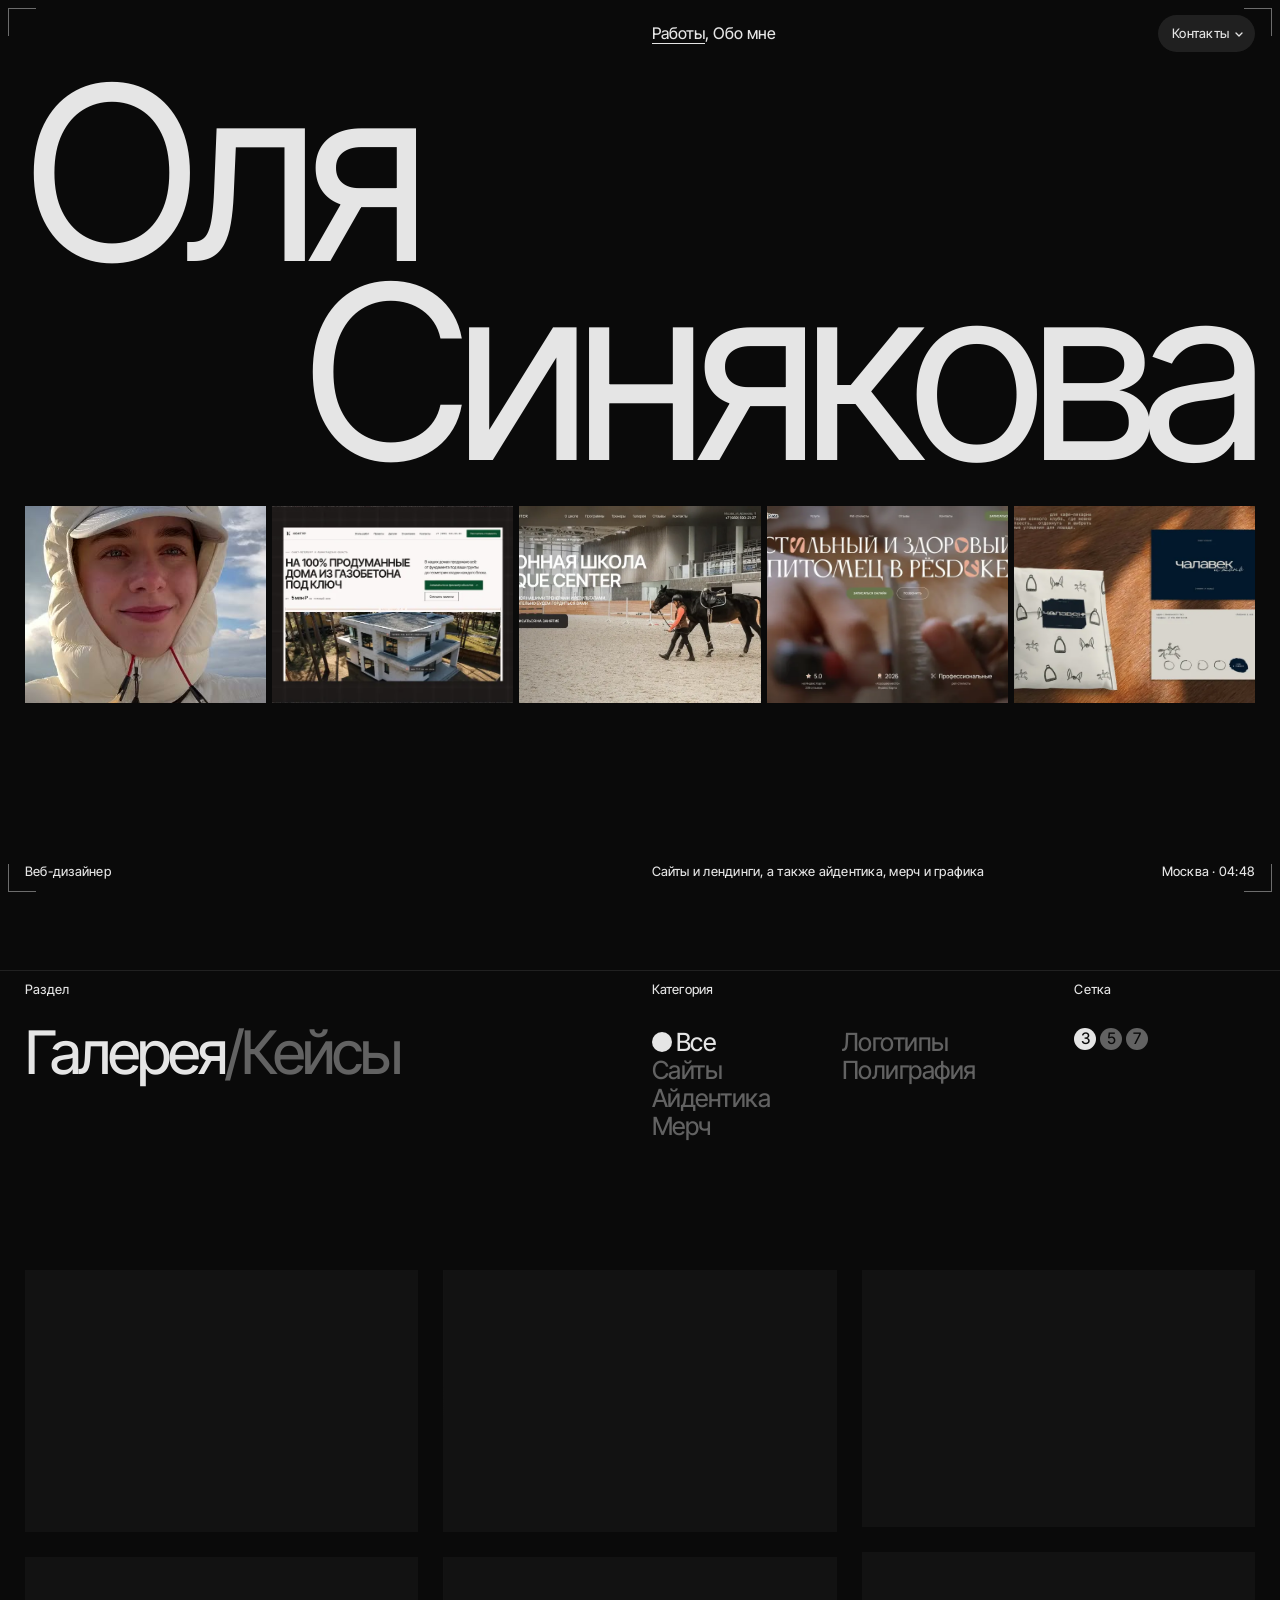
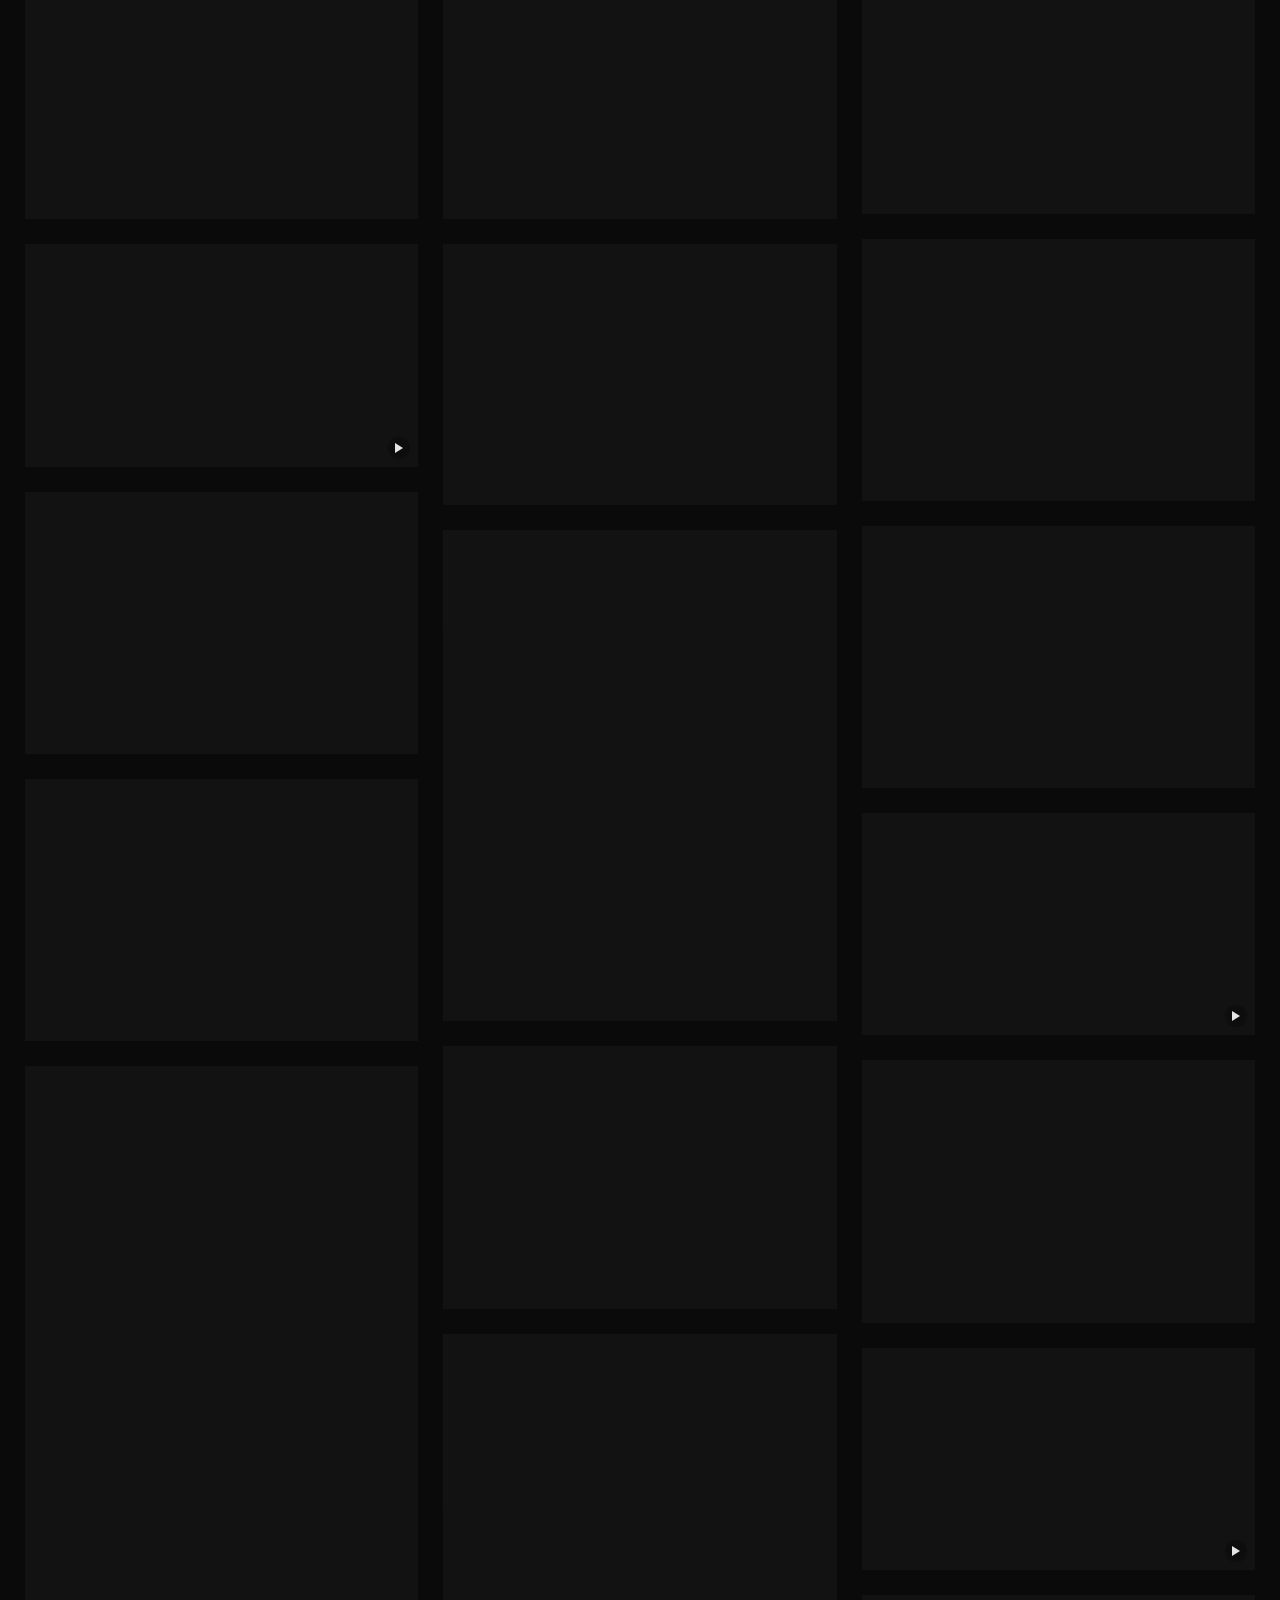
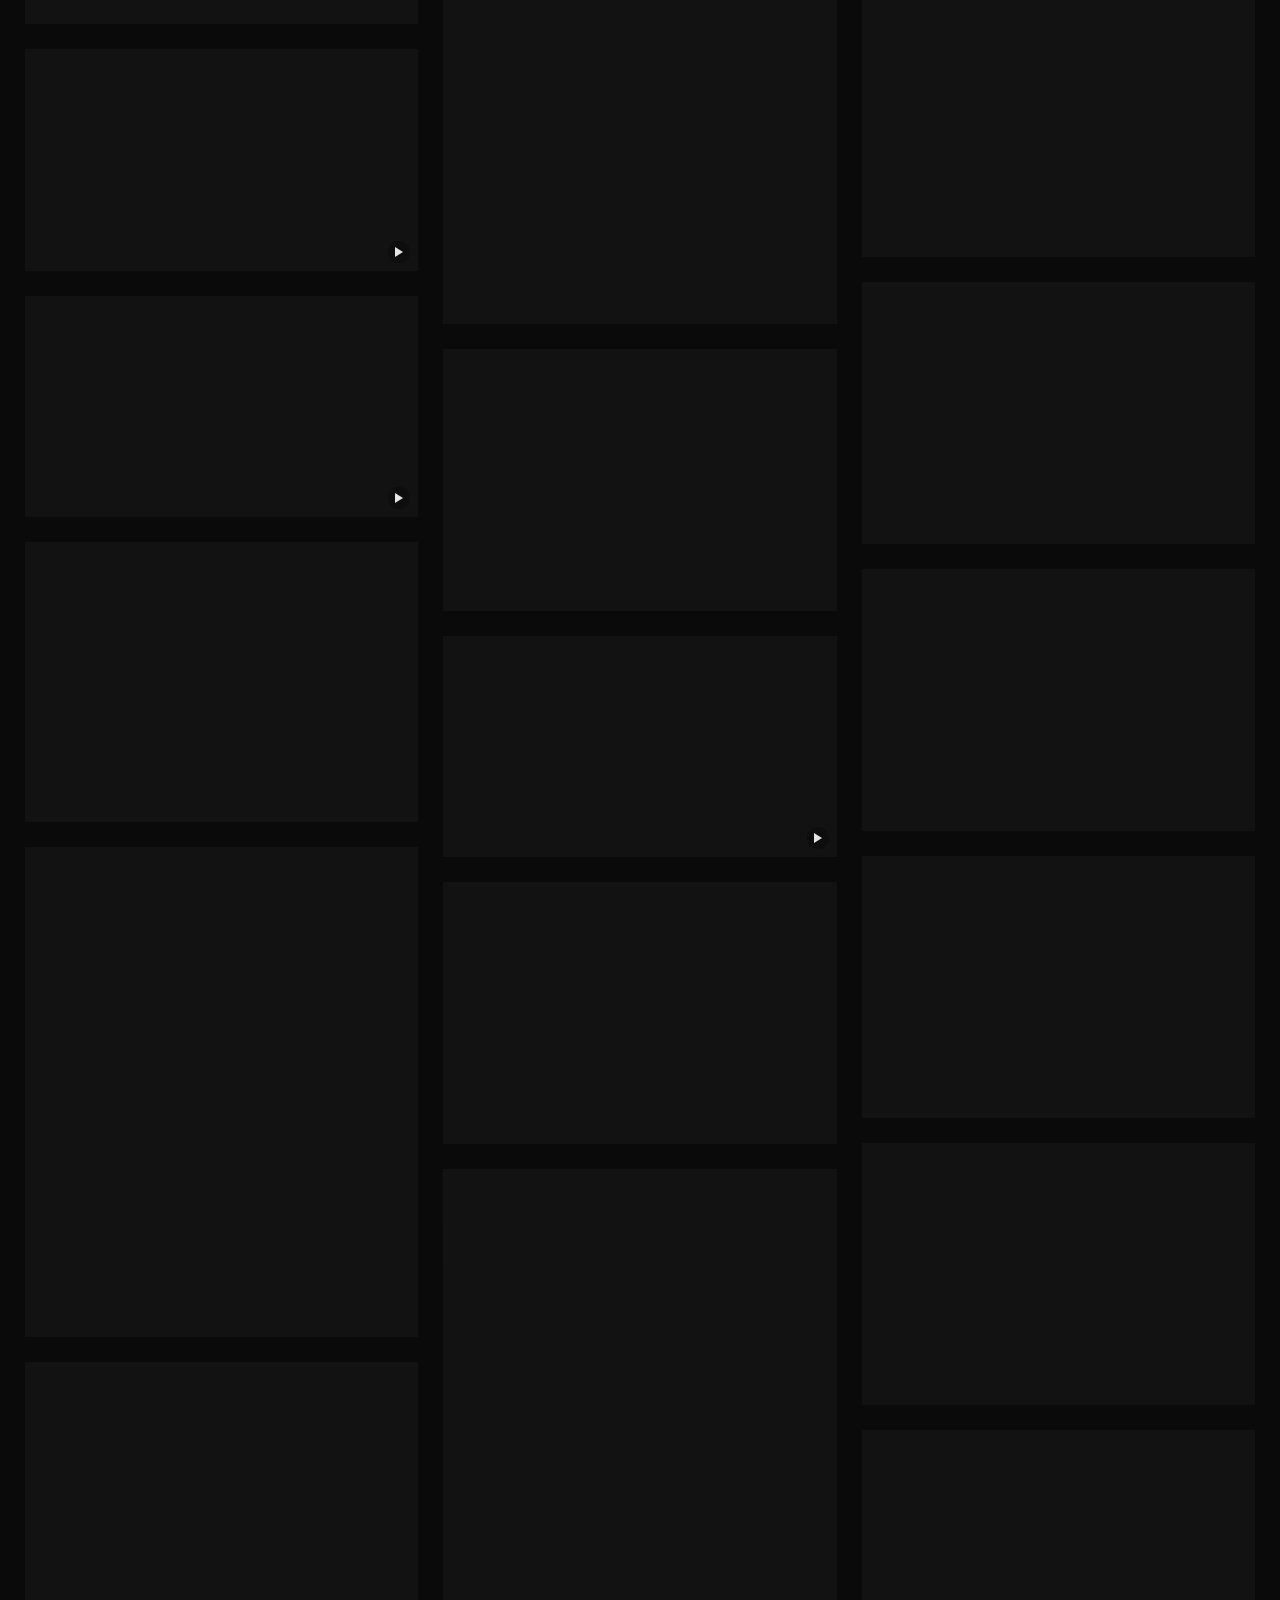
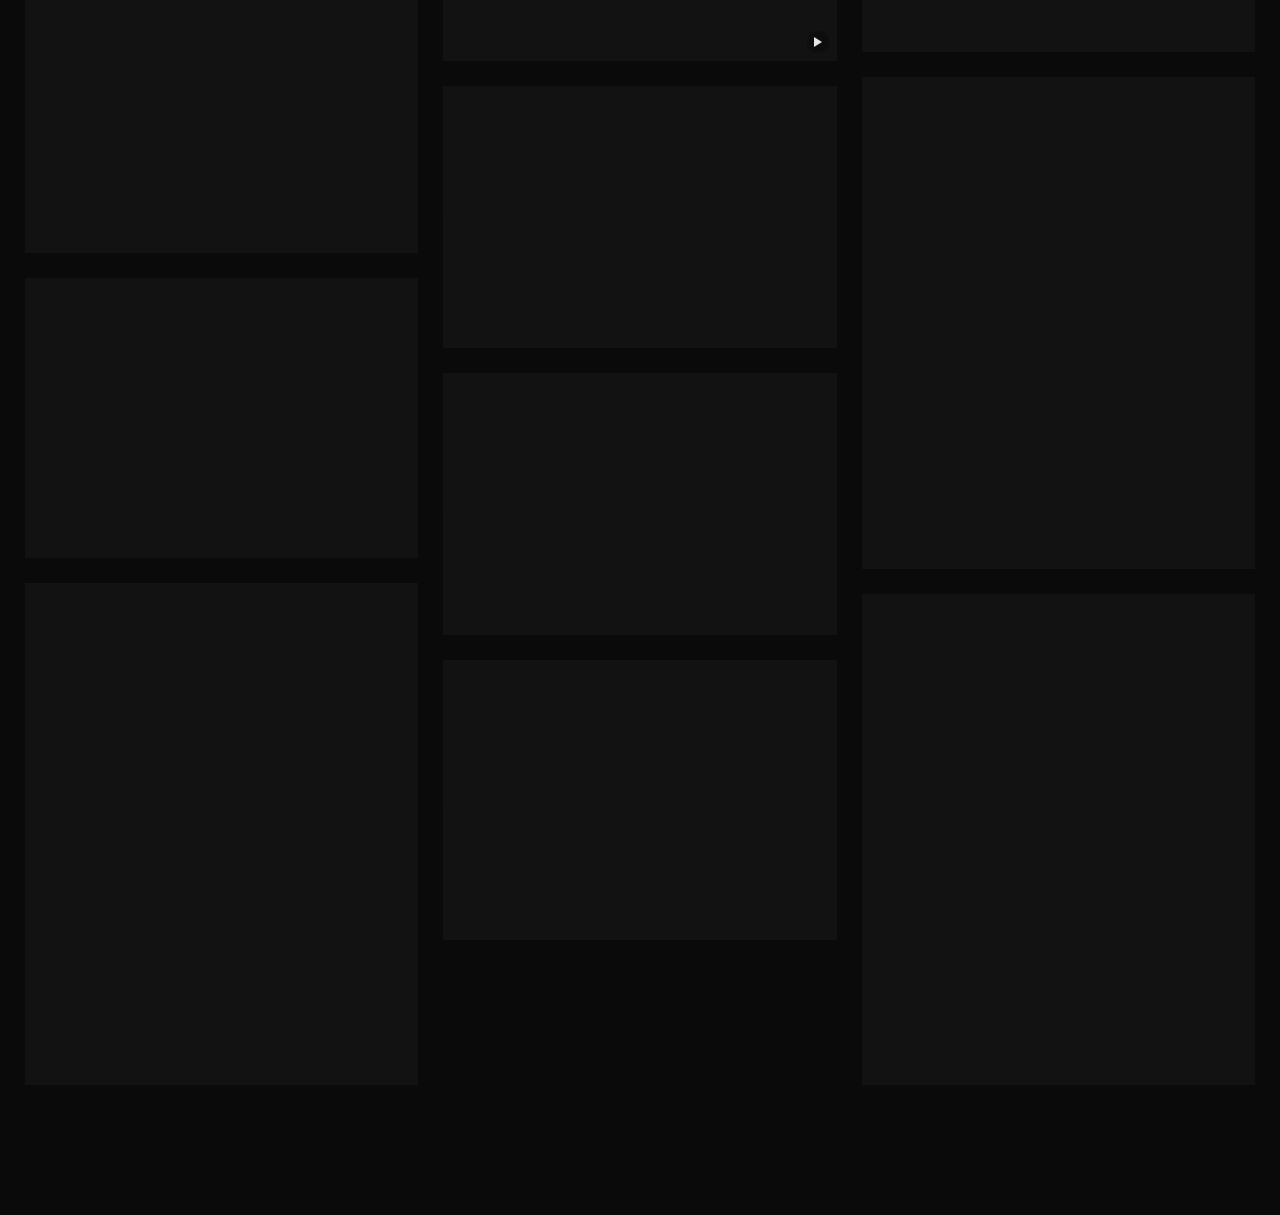
==== commit c3e14e55: "Позиционирование: веб-дизайнер, сайты первыми Co-Authored-By: Claude Opus 5.5 <noreply@anthropic.com" ====
--- a/index.html
+++ b/index.html
@@ -3,8 +3,8 @@
 <head>
   <meta charset="utf-8">
   <meta name="viewport" content="width=device-width, initial-scale=1, viewport-fit=cover">
-  <title>Оля Синякова — портфолио</title>
-  <meta name="description" content="Оля Синякова — графический дизайнер: айдентика, логотипы, мерч, сайты, графика.">
+  <title>Оля Синякова — веб-дизайнер</title>
+  <meta name="description" content="Оля Синякова — веб-дизайнер: сайты и лендинги от структуры до вёрстки, а также айдентика, мерч и графика.">
   <meta name="theme-color" content="#0a0a0a">
   <link rel="preload" href="assets/fonts/InterTight-Variable.ttf" as="font" type="font/ttf" crossorigin>
   <link rel="stylesheet" href="assets/css/style.css">
@@ -116,7 +116,7 @@
     </div>
 
     <!-- Первый экран -->
-    <section class="hero" data-hero aria-label="Оля Синякова, графический дизайнер">
+    <section class="hero" data-hero aria-label="Оля Синякова, веб-дизайнер">
       <div class="hero-corners" aria-hidden="true"><i></i><i></i><i></i><i></i></div>
       <div class="hero-name" data-hero-name role="img" aria-label="Оля Синякова">
         <span class="hero-line hero-line--1" aria-hidden="true">Оля</span>
@@ -124,8 +124,8 @@
       </div>
       <div class="hero-strip" data-hero-strip></div>
       <div class="hero-meta layout-grid-3">
-        <p class="caption">Графический дизайнер</p>
-        <p class="caption hero-meta-center">Айдентика, мерч, сайты и&nbsp;графика</p>
+        <p class="caption">Веб-дизайнер</p>
+        <p class="caption hero-meta-center">Сайты и&nbsp;лендинги, а&nbsp;также айдентика, мерч и&nbsp;графика</p>
         <p class="caption hero-meta-right"><span>Москва</span> · <time data-clock>—:—</time></p>
       </div>
     </section>
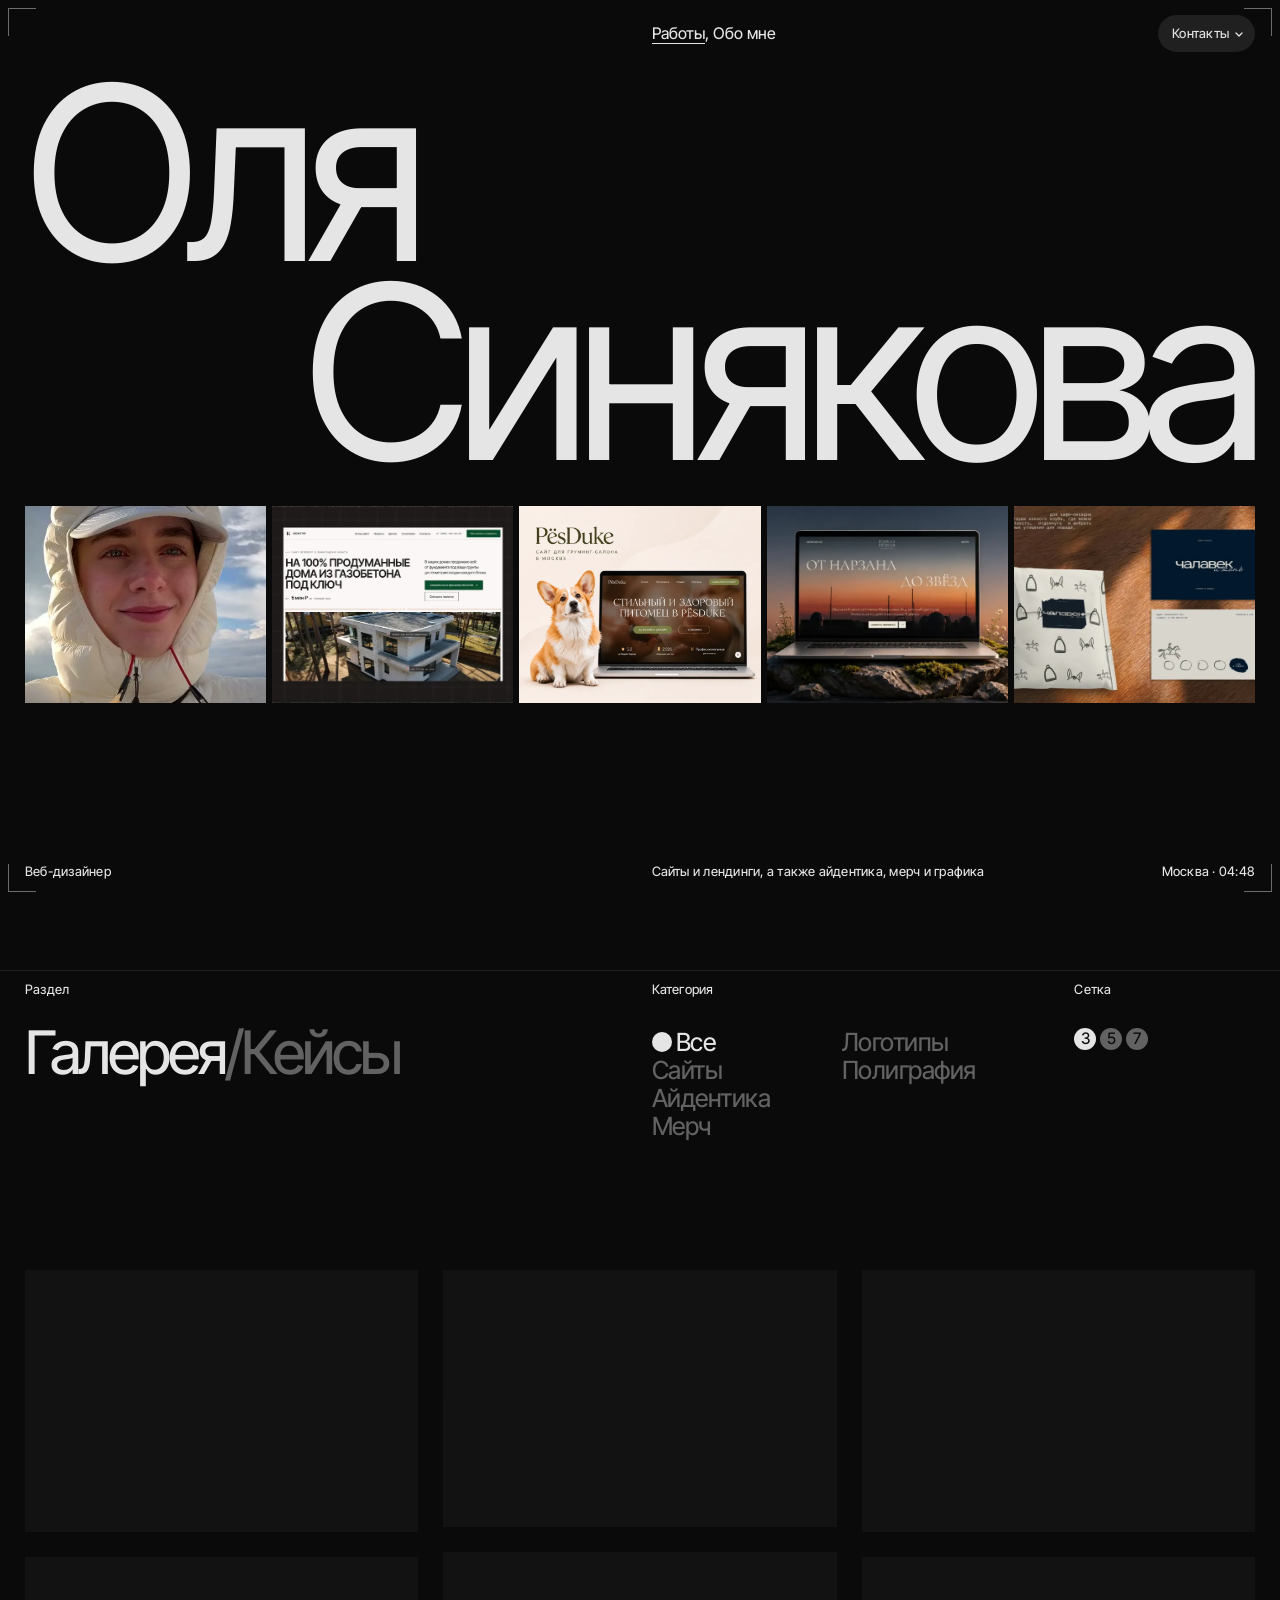
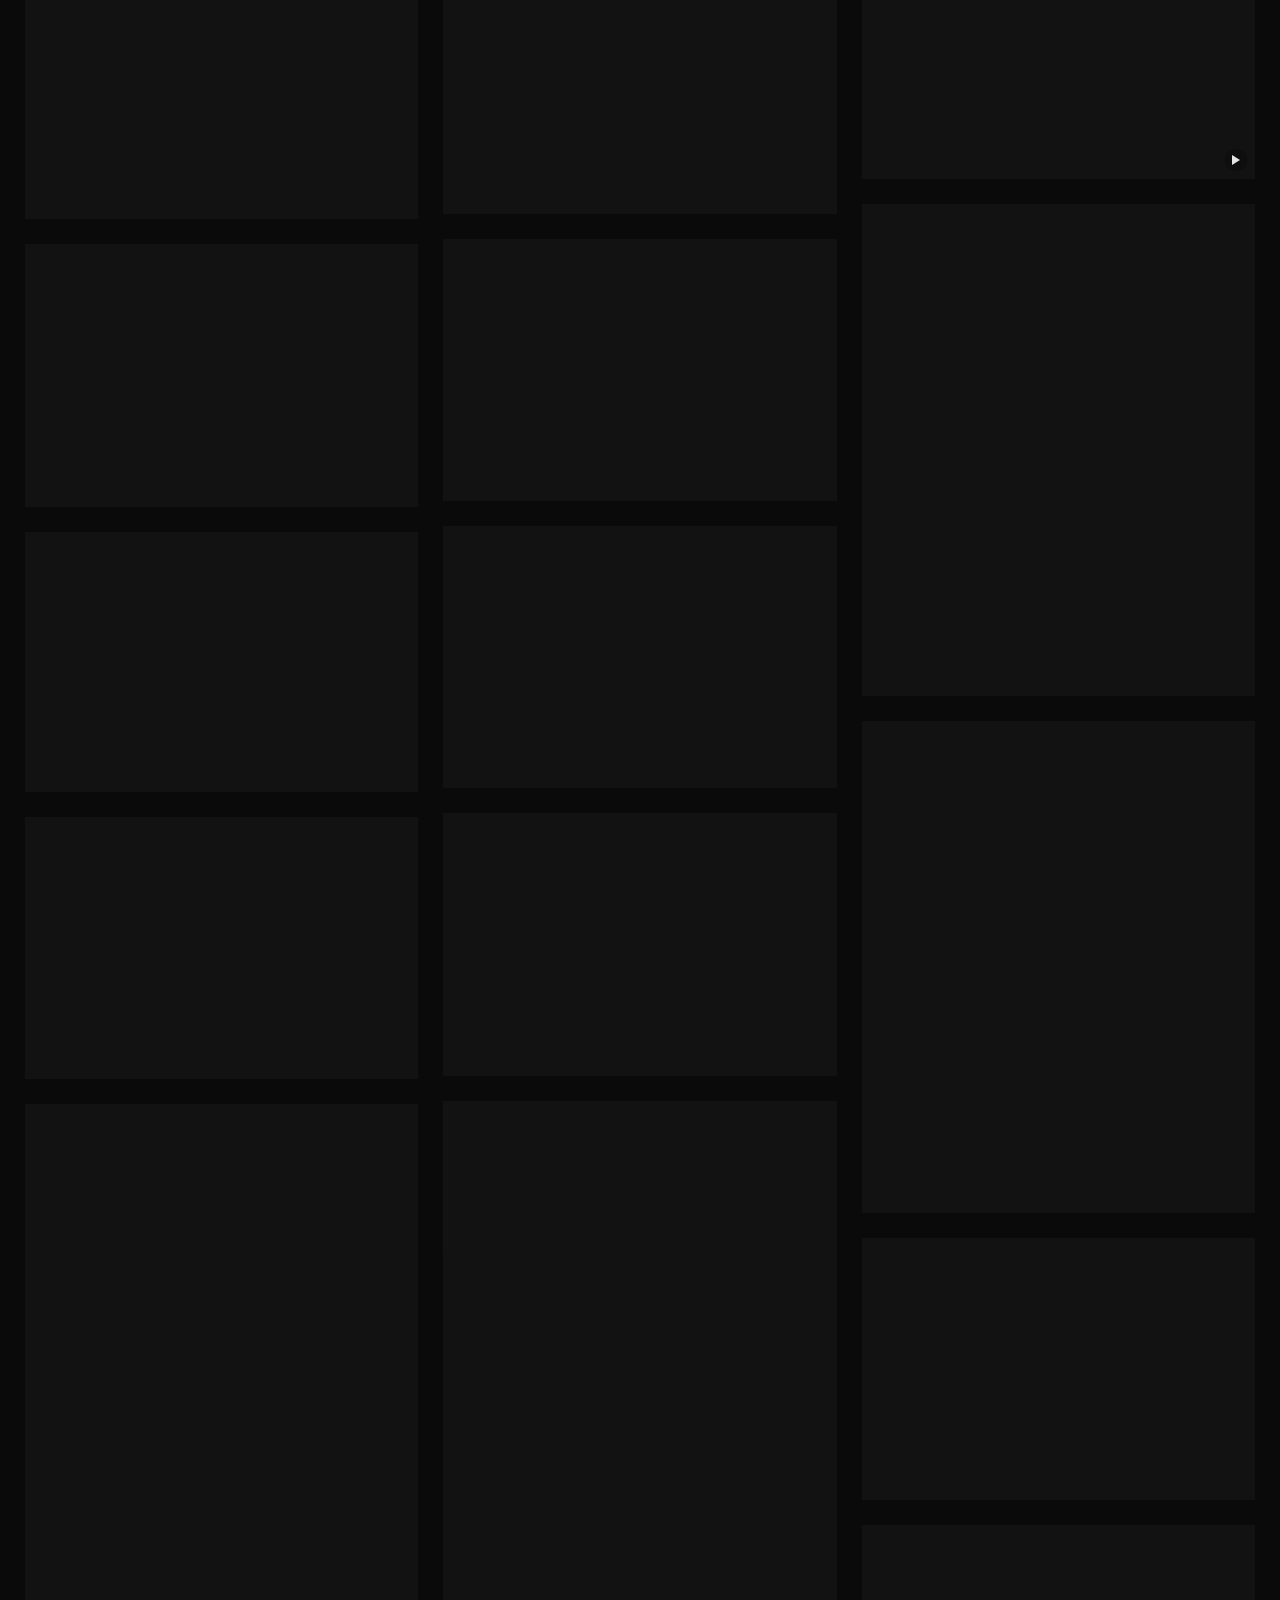
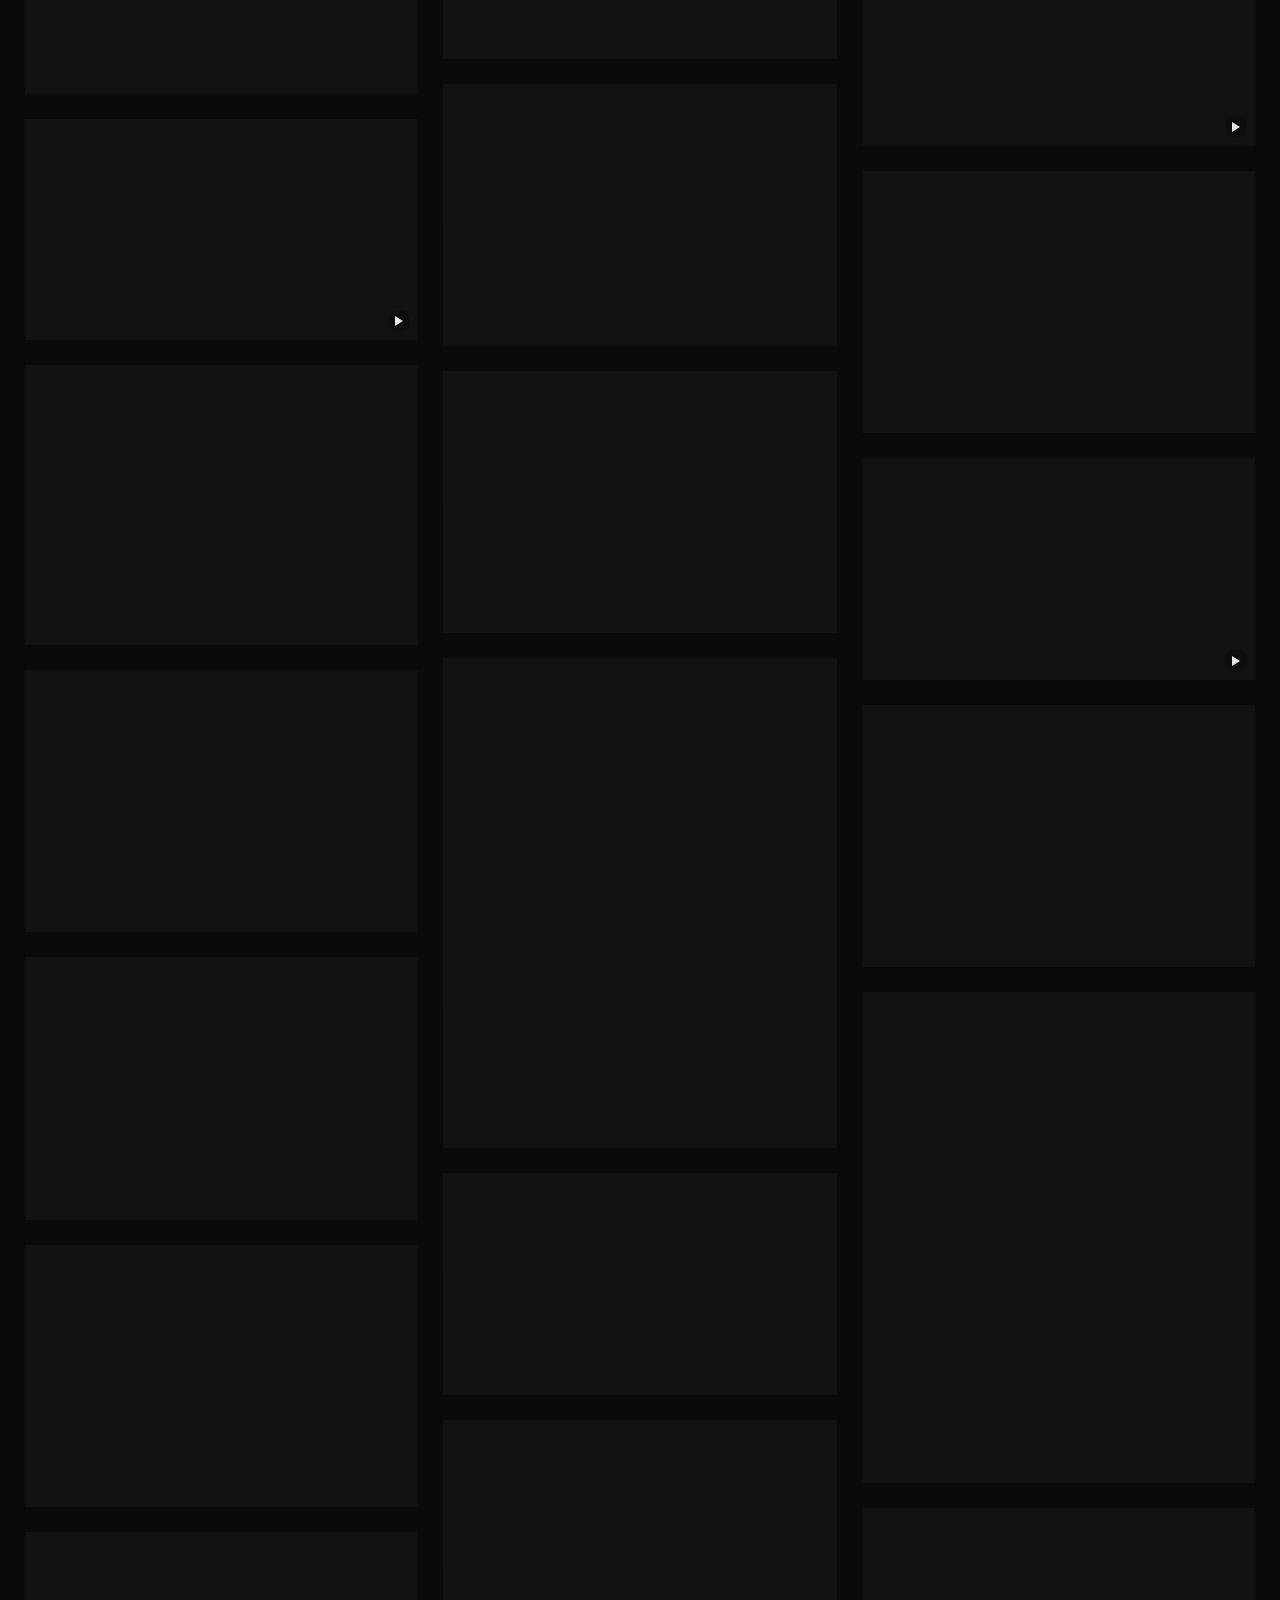
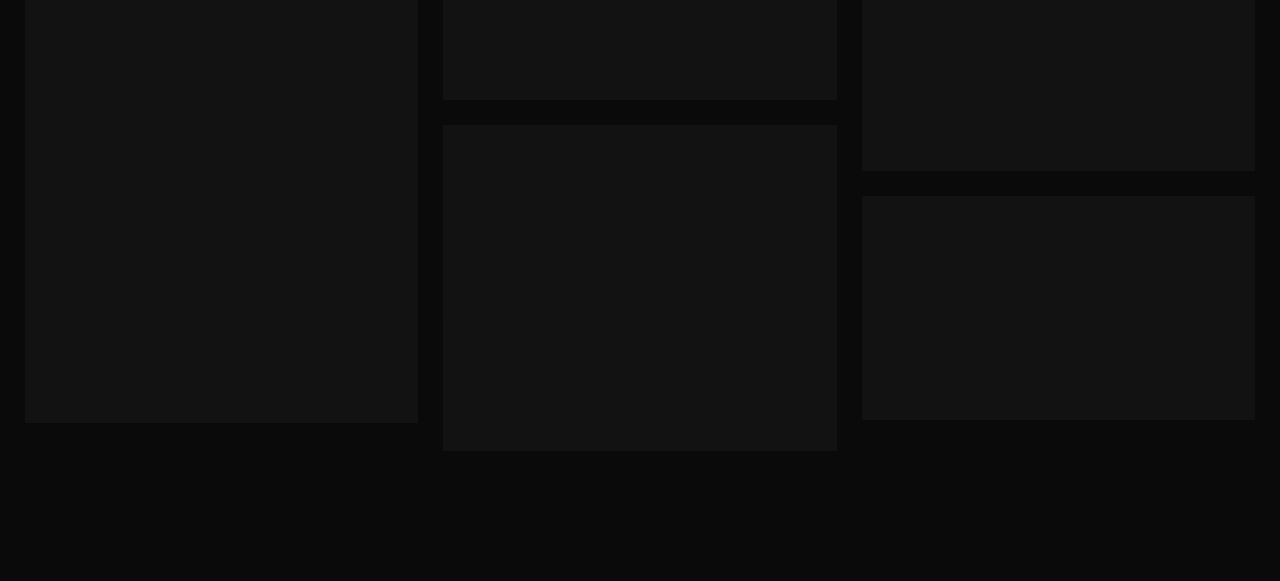
==== commit 202e788f: "Фавикон: «О» шрифтом Inter Tight Co-Authored-By: Claude Opus 5.5 <noreply@anthropic.com>" ====
--- a/index.html
+++ b/index.html
@@ -5,6 +5,9 @@
   <meta name="viewport" content="width=device-width, initial-scale=1, viewport-fit=cover">
   <title>Оля Синякова — веб-дизайнер</title>
   <meta name="description" content="Оля Синякова — веб-дизайнер: сайты и лендинги от структуры до вёрстки, а также айдентика, мерч и графика.">
+  <link rel="icon" href="favicon.ico" sizes="32x32">
+  <link rel="icon" href="favicon.svg" type="image/svg+xml">
+  <link rel="apple-touch-icon" href="apple-touch-icon.png">
   <meta name="theme-color" content="#0a0a0a">
   <link rel="preload" href="assets/fonts/InterTight-Variable.ttf" as="font" type="font/ttf" crossorigin>
   <link rel="stylesheet" href="assets/css/style.css">
--- a/assets/css/style.css
+++ b/assets/css/style.css
@@ -701,7 +701,8 @@
   .case-lead-p { font-size: 18px; line-height: 24px; }
   .case-content { gap: 9px; margin-top: 80px; }
   .case-row { grid-template-columns: 1fr; gap: 9px; }
-  .case-text { margin-block: 48px; }
+  .case-text { margin-block: 48px; display: block; }
+  .case-text-inner { grid-column: auto; max-width: none; }
   .case-text-p { font-size: 20px; line-height: 26px; }
   .case-next-inner { display: flex; flex-direction: column; gap: 20px; }
   .case-next-title { font-size: 32px; line-height: 34px; }
@@ -733,7 +734,7 @@
   margin-bottom: 70px;
 }
 .hero-corners i {
-  position: absolute; z-index: 300; width: 28px; height: 28px; pointer-events: none;
+  position: absolute; z-index: 289; width: 28px; height: 28px; pointer-events: none;
   border-color: rgba(229,229,229,.45); border-style: solid; border-width: 0;
   opacity: 0; transition: opacity .6s ease .4s;
 }
@@ -858,3 +859,126 @@
 body.contacts-open .hero-name,
 body.menu-open .hero-name { z-index: 1; }
 body.menu-open .hero-corners i { z-index: 1; }
+
+/* =========================================================
+   Обо мне
+   ========================================================= */
+:root { --about-hero-height: 780px; --about-heading-size: 34px; --about-heading-line: 37px; --about-heading-tracking: -.68px; }
+.page--about { position: relative; overflow-x: clip; }
+.page--about .site-header { position: absolute; top: 0; left: 0; right: 0; }
+.page--about .header-video { display: none; }
+.about { position: relative; }
+.about-grid {
+  display: grid;
+  grid-template-columns: minmax(0, 710fr) minmax(0, 680fr);
+  padding-inline: var(--page-padding);
+  align-items: start;
+}
+.about-col { display: flex; flex-direction: column; gap: 30px; min-width: 0; }
+.about-col--text { padding-right: 48px; }
+
+/* Сфера */
+.about-hero {
+  position: absolute; top: 0; left: 0; right: 0; z-index: 0;
+  height: var(--about-hero-height);
+  overflow: hidden; pointer-events: none; user-select: none;
+}
+.about-scene {
+  position: absolute; inset: -140px 0 0;
+  display: flex; align-items: center; justify-content: center;
+  perspective: 1200px; perspective-origin: 50% 42%;
+}
+.about-sphere { position: relative; width: 1px; height: 1px; transform-style: preserve-3d; will-change: transform; }
+.about-card {
+  position: absolute; left: 0; top: 0;
+  width: 150px; height: 100px; margin: -50px 0 0 -75px;
+  background: #2a2a2a;
+  transform-style: preserve-3d;
+  backface-visibility: visible;
+}
+.about-card img { width: 100%; height: 100%; object-fit: cover; display: block; }
+.about-grad { position: absolute; left: 0; right: 0; z-index: 2; }
+.about-grad--top { top: 0; height: 180px; background: linear-gradient(rgba(10,10,10,.98), rgba(10,10,10,.72) 45%, rgba(10,10,10,0)); }
+.about-grad--bottom { bottom: 0; height: 160px; background: linear-gradient(rgba(10,10,10,0), rgba(10,10,10,.55) 45%, rgba(10,10,10,.97)); }
+.about-drag {
+  position: absolute; top: 0; left: 0; right: 0; z-index: 2;
+  height: var(--about-hero-height);
+  cursor: grab; touch-action: pan-y;
+}
+.about-drag.is-dragging { cursor: grabbing; }
+
+/* Контент поверх сферы */
+.about-content {
+  position: relative; z-index: 3;
+  display: flex; flex-direction: column; gap: var(--section-gap);
+  padding-top: 620px; padding-bottom: 130px;
+  pointer-events: none;
+}
+.about-content > * { pointer-events: auto; }
+.about-text {
+  display: flex; flex-direction: column; gap: 37px;
+  max-width: 560px;
+  font-size: var(--about-heading-size); line-height: var(--about-heading-line); letter-spacing: var(--about-heading-tracking);
+}
+.about-services { list-style: none; margin: 0; padding: 0; display: flex; flex-direction: column; line-height: 21px; }
+
+/* Лента */
+.about-marquee { height: 318px; overflow: hidden; }
+.about-track { display: flex; gap: 20px; width: max-content; height: 100%; animation: about-marquee 60s linear infinite; }
+.about-slide { width: 318px; height: 318px; flex-shrink: 0; background: #2a2a2a; overflow: hidden; }
+.about-slide img { width: 100%; height: 100%; object-fit: cover; display: block; }
+@keyframes about-marquee { to { transform: translateX(-50%); } }
+
+/* Клиенты */
+.about-clients-img { padding-right: 20px; }
+.about-stack { position: relative; width: 354px; height: 411px; margin-left: auto; background: #2a2a2a; overflow: hidden; }
+.about-stack-frame { position: absolute; inset: 0; }
+.about-stack-frame img { width: 100%; height: 100%; object-fit: cover; display: block; }
+.about-stack-frame.is-entering { z-index: 2; animation: client-in .45s cubic-bezier(.22,1,.36,1) forwards; }
+.about-stack-frame.is-leaving { z-index: 1; animation: client-out .45s cubic-bezier(.22,1,.36,1) forwards; }
+@keyframes client-in { from { clip-path: inset(100% 0 0); } to { clip-path: inset(0); } }
+@keyframes client-out { from { clip-path: inset(0); } to { clip-path: inset(0 0 100%); } }
+.about-client-list { list-style: none; margin: 0; padding: 0; display: flex; flex-direction: column; gap: 2px; max-width: 600px; }
+.about-client {
+  display: inline-block;
+  font-size: var(--about-heading-size); line-height: var(--about-heading-line); letter-spacing: var(--about-heading-tracking);
+  text-underline-offset: .16em; text-decoration-thickness: 1px;
+}
+.about-client.is-active { text-decoration-line: underline; }
+
+/* Процесс */
+.about-steps { display: grid; grid-template-columns: repeat(2, minmax(0, 324px)); gap: 30px; }
+.about-step { display: flex; flex-direction: column; line-height: 20px; }
+.about-step-n { color: var(--color-text-muted); margin-bottom: 6px; }
+
+/* Призыв */
+.about-cta { display: flex; flex-direction: column; align-items: flex-start; gap: 14px; padding-inline: var(--page-padding); }
+.about-cta-title, .about-cta-link {
+  font-size: var(--text-display-size); line-height: var(--text-display-line); letter-spacing: var(--text-display-tracking);
+}
+.about-cta-link { padding-bottom: .14em; }
+.about-cta-link.animated-underline::after { bottom: 0; }
+.animated-underline-always::after { transform: scaleX(1); }
+
+@media (max-width: 1024px) {
+  .about-stack { width: 280px; height: 326px; }
+}
+@media (max-width: 768px) {
+  :root { --about-hero-height: 640px; --about-heading-size: 26px; --about-heading-line: 30px; --about-heading-tracking: -.5px; }
+  .about-card { width: 110px; height: 74px; margin: -37px 0 0 -55px; }
+  .about-content { padding-top: 470px; padding-bottom: 80px; }
+  .about-grid { display: flex; flex-direction: column; gap: 50px; }
+  .about-col--text { padding-right: 0; }
+  .about-text { gap: 30px; }
+  .about-marquee { height: 240px; }
+  .about-slide { width: 240px; height: 240px; }
+  .about-track { gap: 12px; }
+  .about-clients { position: relative; gap: 30px; }
+  .about-clients-img { order: 2; padding: 0; width: 100%; max-width: 360px; }
+  .about-stack { width: 100%; height: auto; aspect-ratio: 354 / 411; margin: 0; }
+  .about-process > div:first-child { display: none; }
+  .about-steps { grid-template-columns: 1fr; gap: 24px; }
+}
+@media (prefers-reduced-motion: reduce) {
+  .about-track { animation: none; }
+}
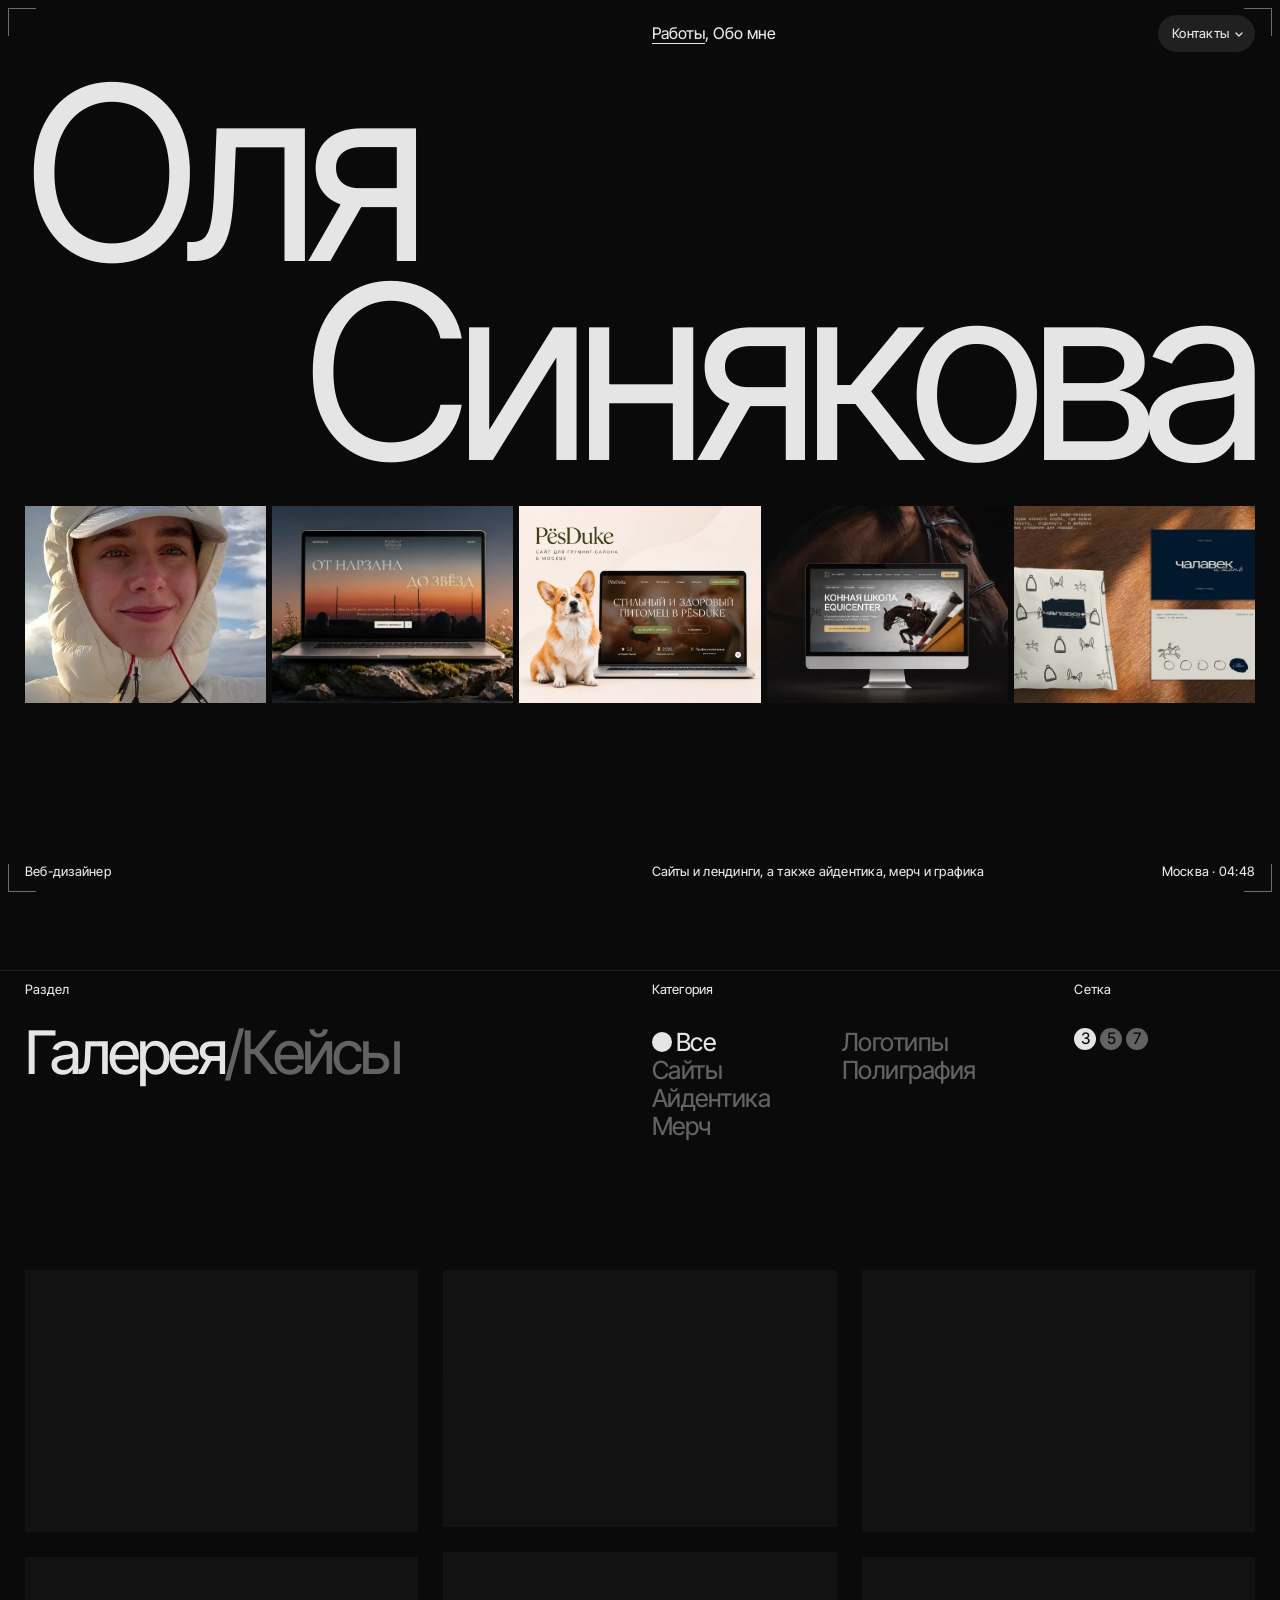
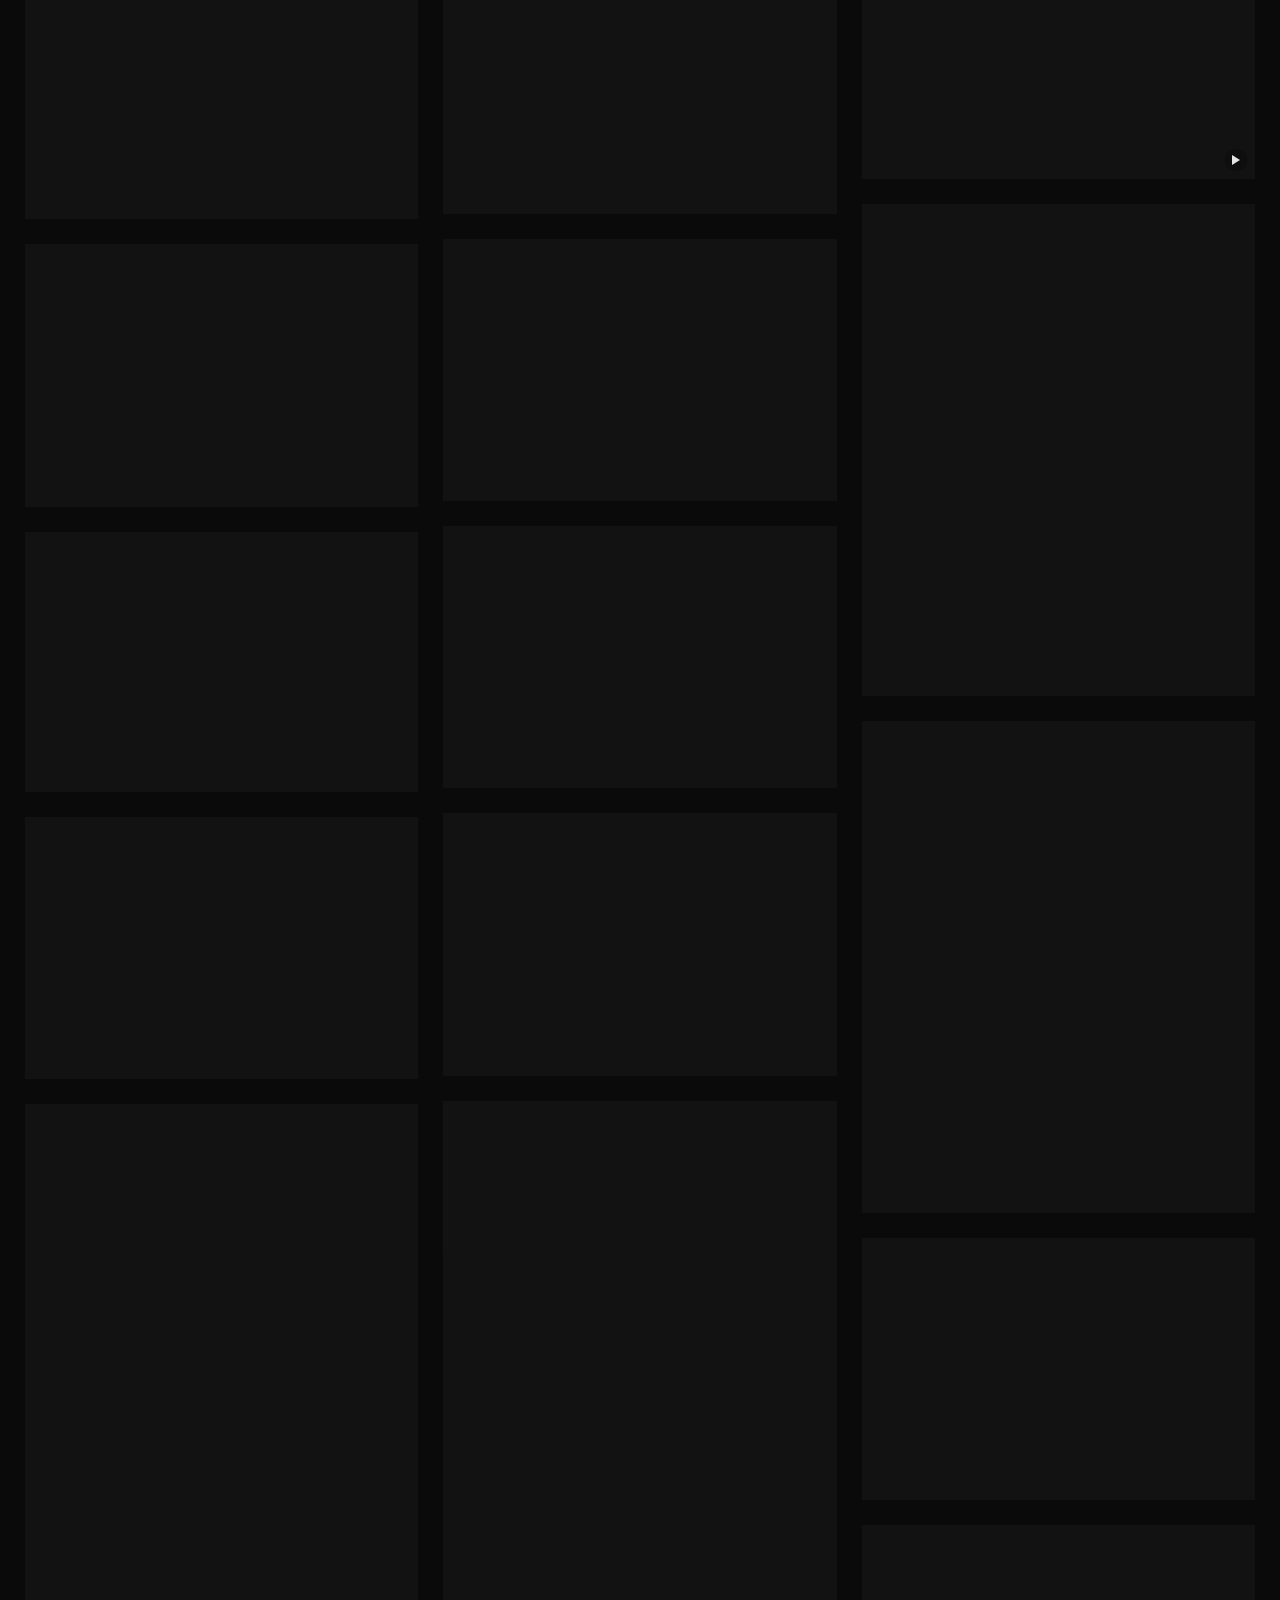
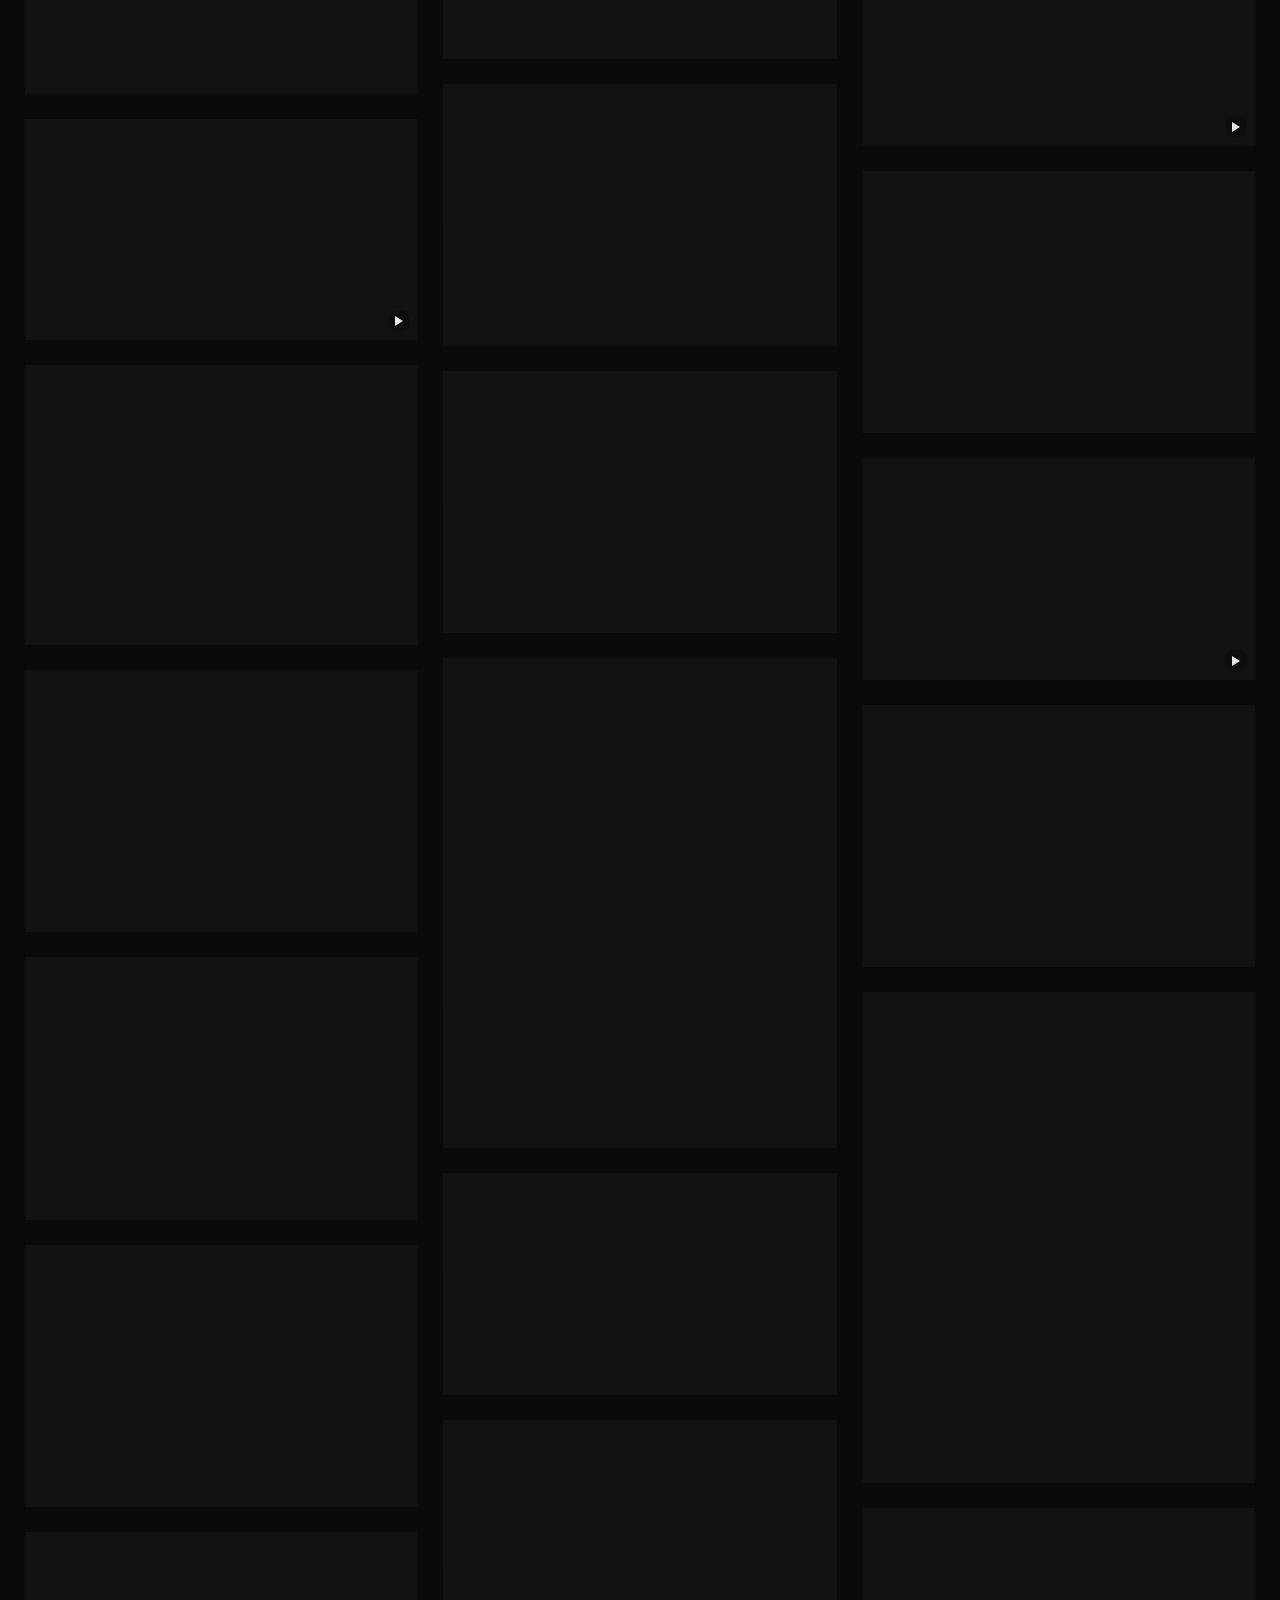
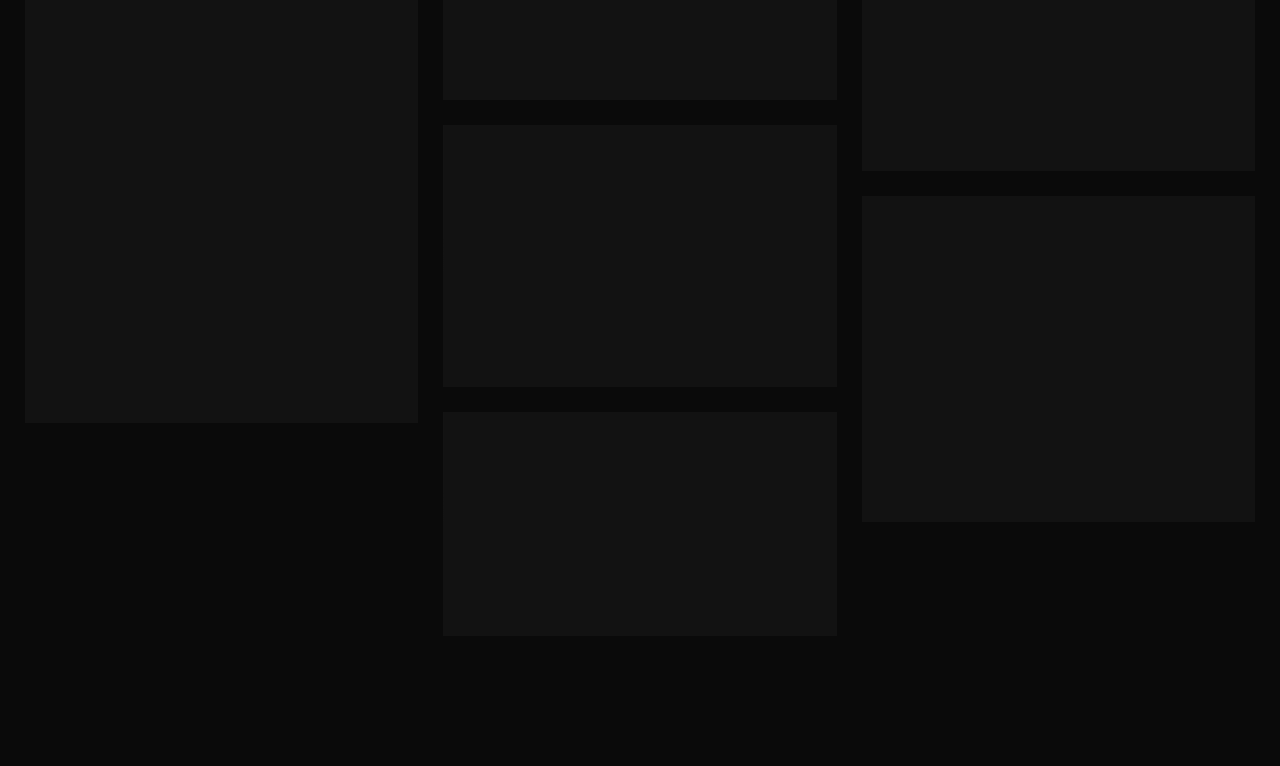
==== commit 5ce7c5b9: "Добавить превью ссылок портфолио" ====
--- a/index.html
+++ b/index.html
@@ -5,6 +5,25 @@
   <meta name="viewport" content="width=device-width, initial-scale=1, viewport-fit=cover">
   <title>Оля Синякова — веб-дизайнер</title>
   <meta name="description" content="Оля Синякова — веб-дизайнер: сайты и лендинги от структуры до вёрстки, а также айдентика, мерч и графика.">
+
+  <!-- Превью ссылки в мессенджерах и социальных сетях -->
+  <link rel="canonical" href="https://portfolio.sinyakova.art/">
+  <meta property="og:type" content="website">
+  <meta property="og:locale" content="ru_RU">
+  <meta property="og:site_name" content="Оля Синякова — портфолио">
+  <meta property="og:title" content="Оля Синякова — веб-дизайнер">
+  <meta property="og:description" content="Оля Синякова — веб-дизайнер: сайты и лендинги от структуры до вёрстки, а также айдентика, мерч и графика.">
+  <meta property="og:url" content="https://portfolio.sinyakova.art/">
+  <meta property="og:image" content="https://portfolio.sinyakova.art/assets/social/portfolio-preview-v1.jpg">
+  <meta property="og:image:type" content="image/jpeg">
+  <meta property="og:image:width" content="1200">
+  <meta property="og:image:height" content="630">
+  <meta property="og:image:alt" content="Оля Синякова — веб-дизайнер. Сайты, айдентика, мерч и графика.">
+  <meta name="twitter:card" content="summary_large_image">
+  <meta name="twitter:title" content="Оля Синякова — веб-дизайнер">
+  <meta name="twitter:description" content="Оля Синякова — веб-дизайнер: сайты и лендинги от структуры до вёрстки, а также айдентика, мерч и графика.">
+  <meta name="twitter:image" content="https://portfolio.sinyakova.art/assets/social/portfolio-preview-v1.jpg">
+  <meta name="twitter:image:alt" content="Оля Синякова — веб-дизайнер. Сайты, айдентика, мерч и графика.">
   <link rel="icon" href="favicon.ico" sizes="32x32">
   <link rel="icon" href="favicon.svg" type="image/svg+xml">
   <link rel="apple-touch-icon" href="apple-touch-icon.png">
--- a/assets/css/style.css
+++ b/assets/css/style.css
@@ -846,7 +846,7 @@
   }
   .hero-strip::-webkit-scrollbar { display: none; }
   .hero-frame { flex: 0 0 42vw; scroll-snap-align: start; }
-  .hero-frame-cap { opacity: 1; transform: none; }
+  .hero-frame-cap { display: none; }
   .hero-meta { display: flex; justify-content: space-between; gap: 12px; margin-top: 18px; }
   .hero-meta-center { display: none; }
   .hero-corners i { width: 18px; height: 18px; }
